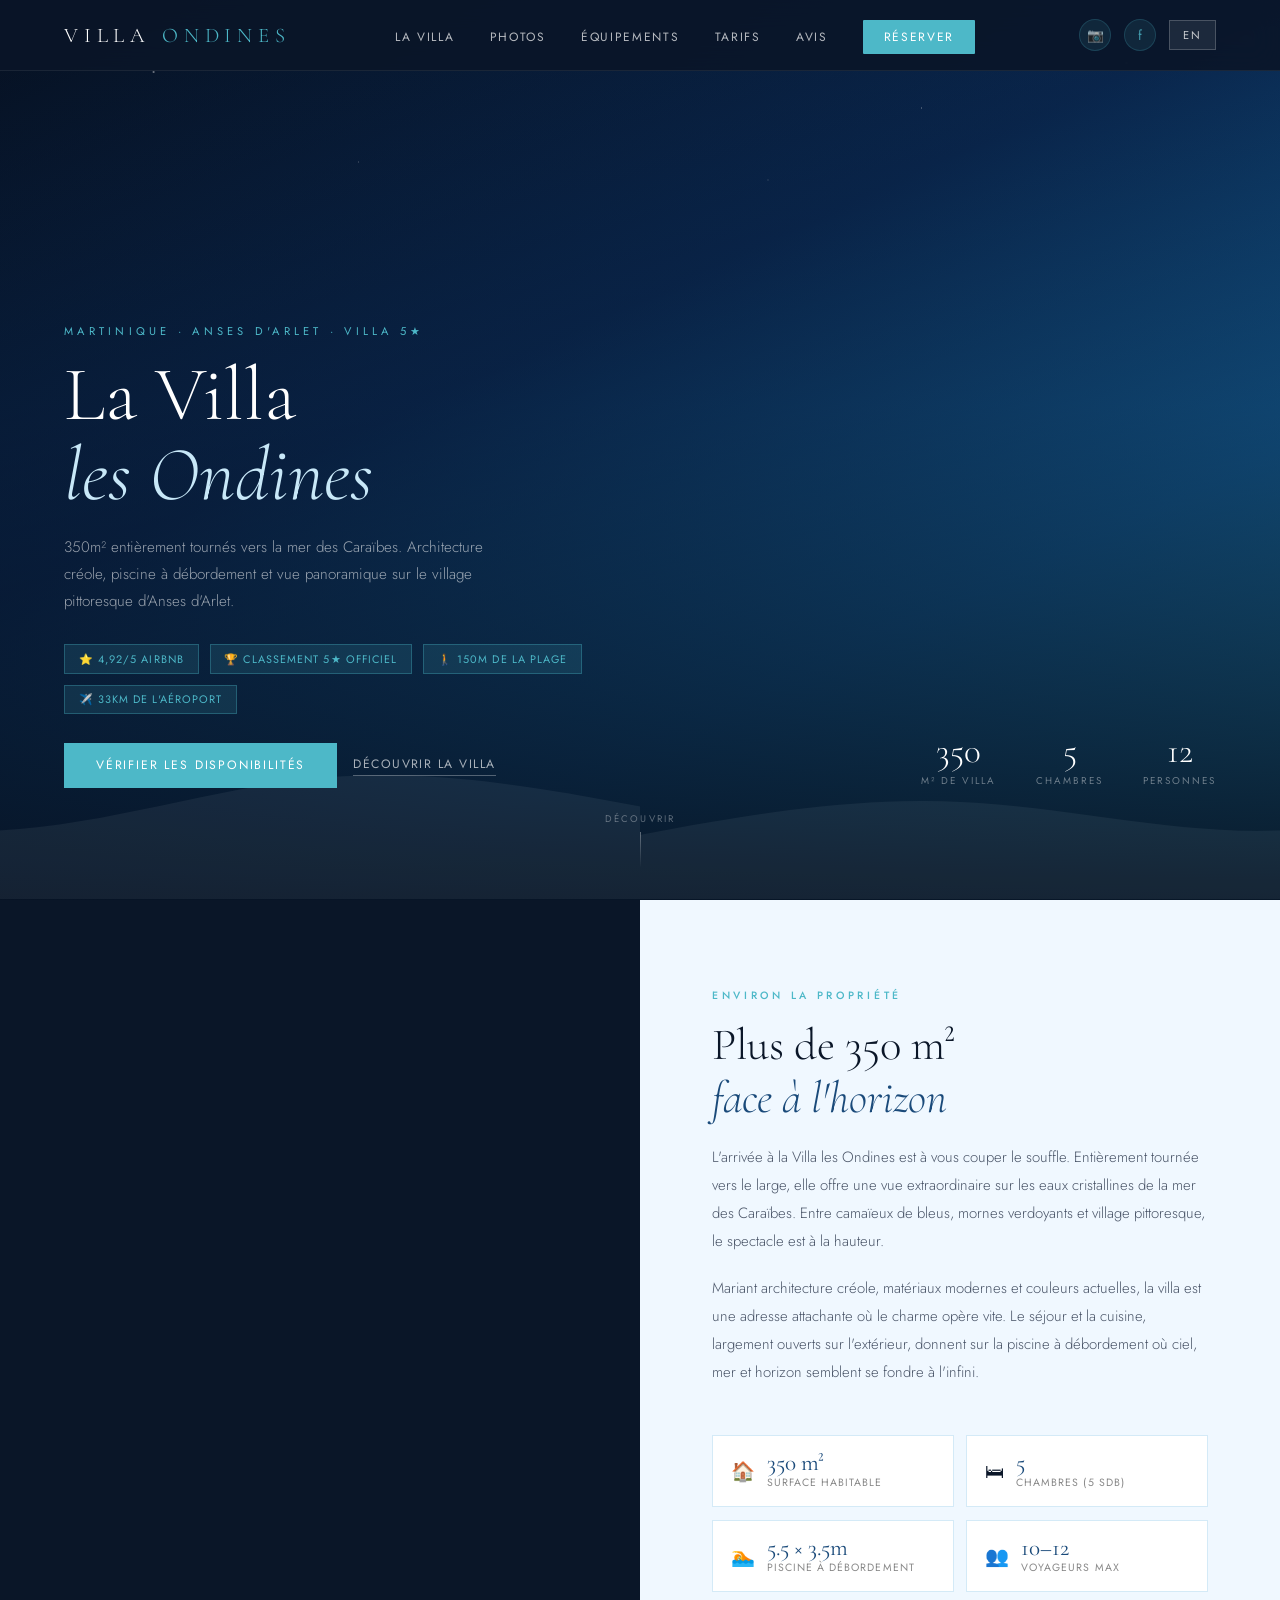
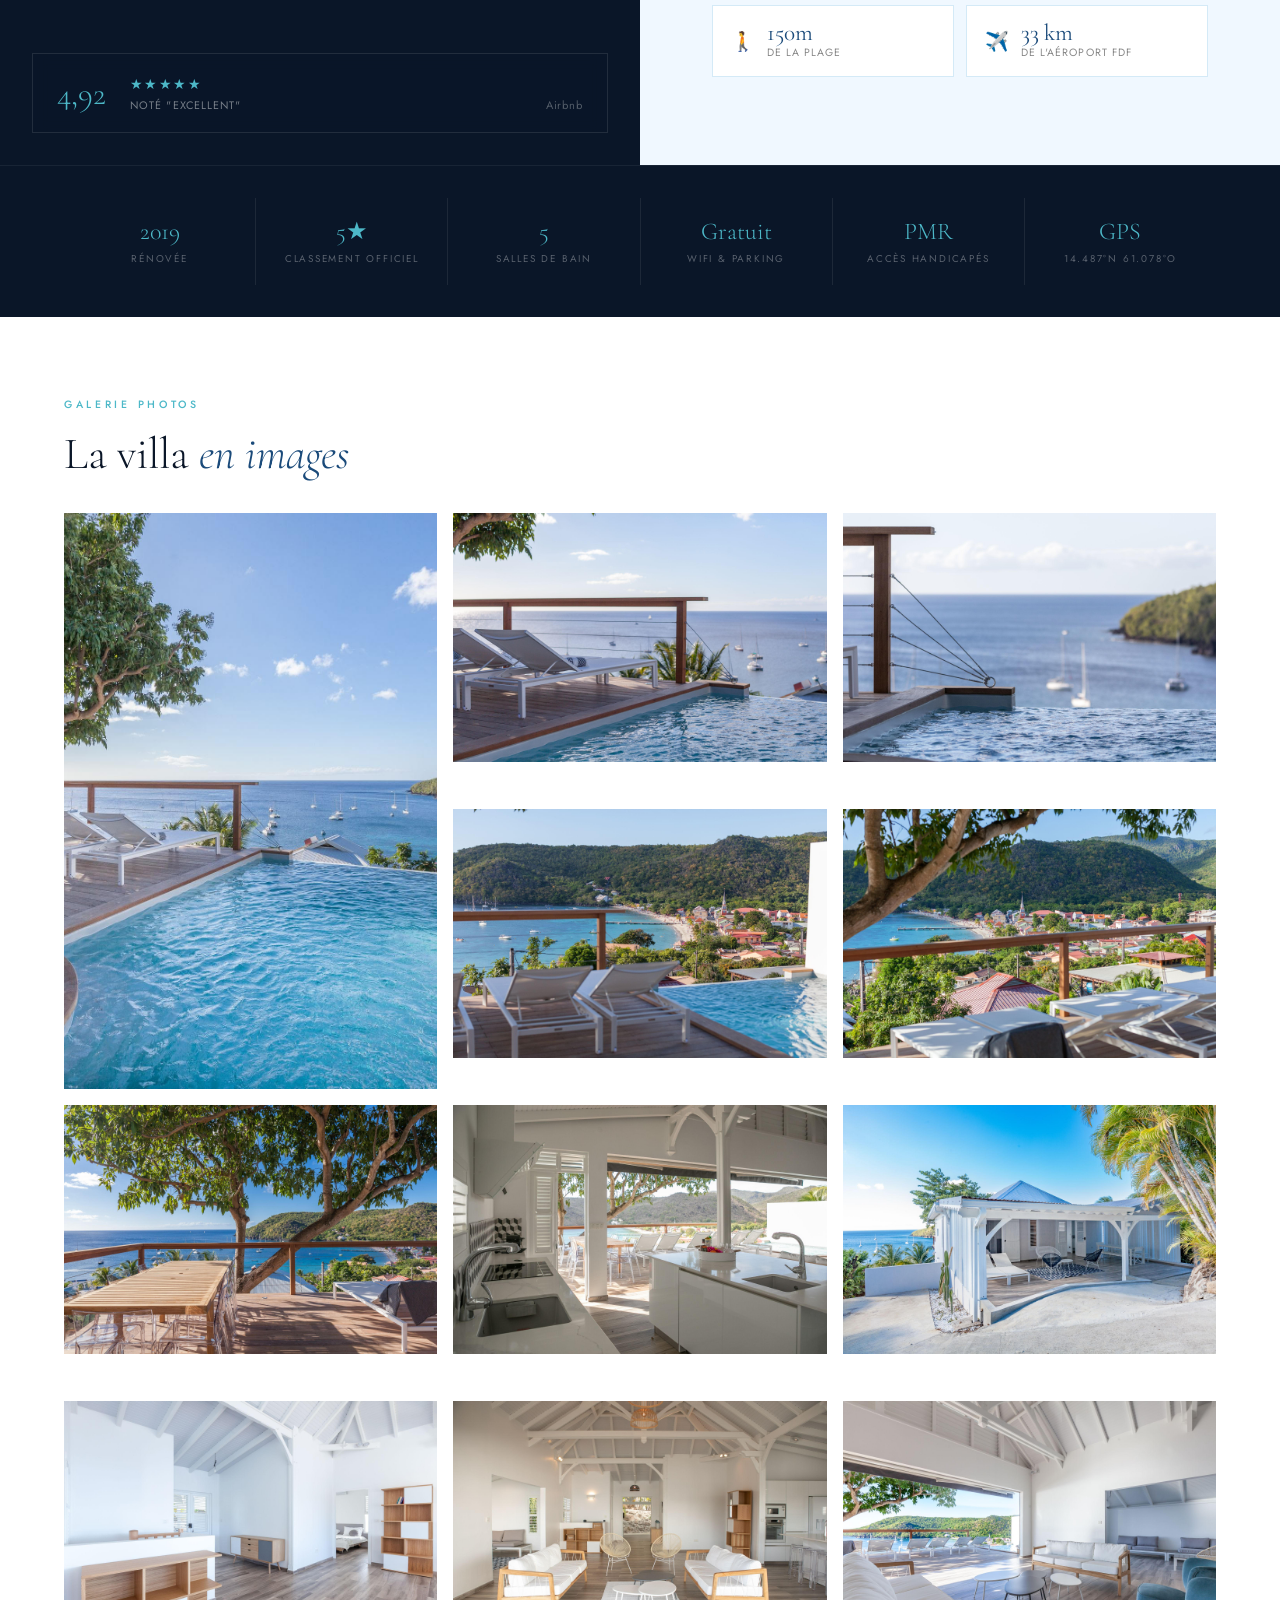
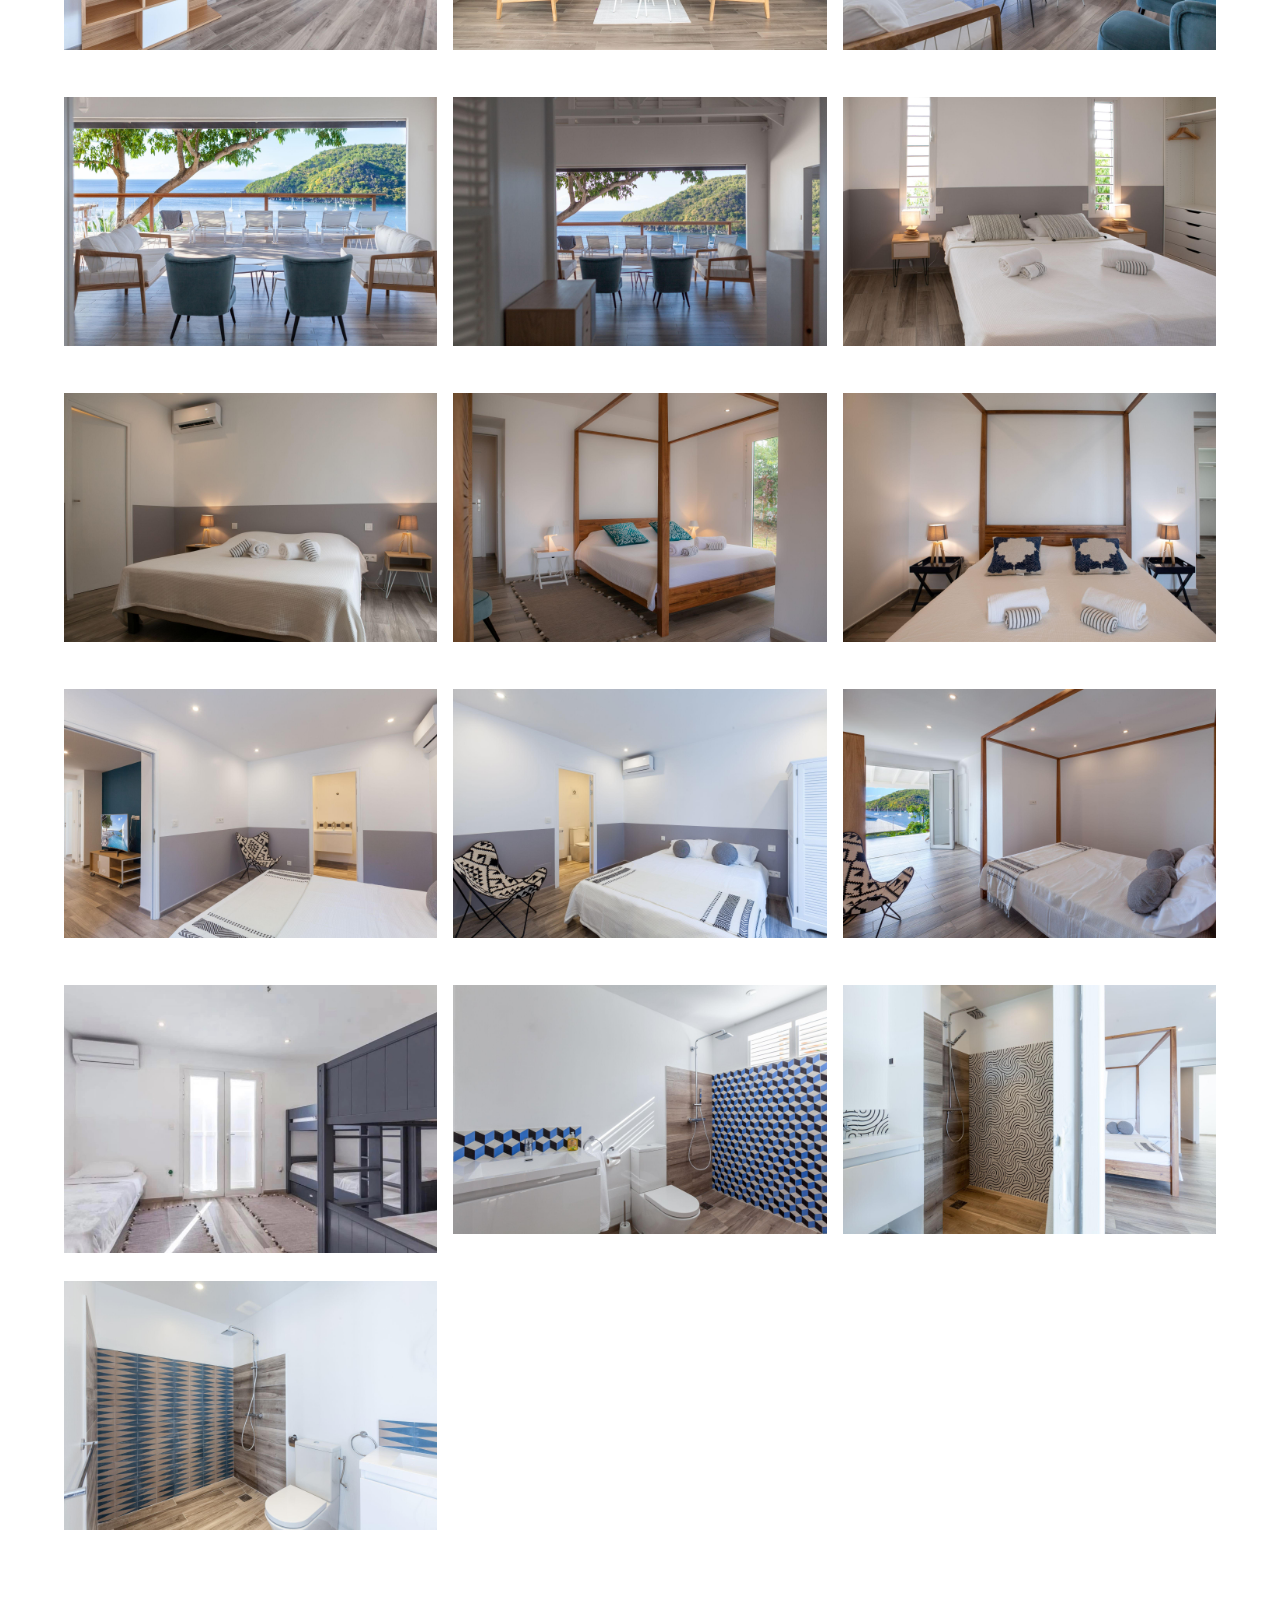
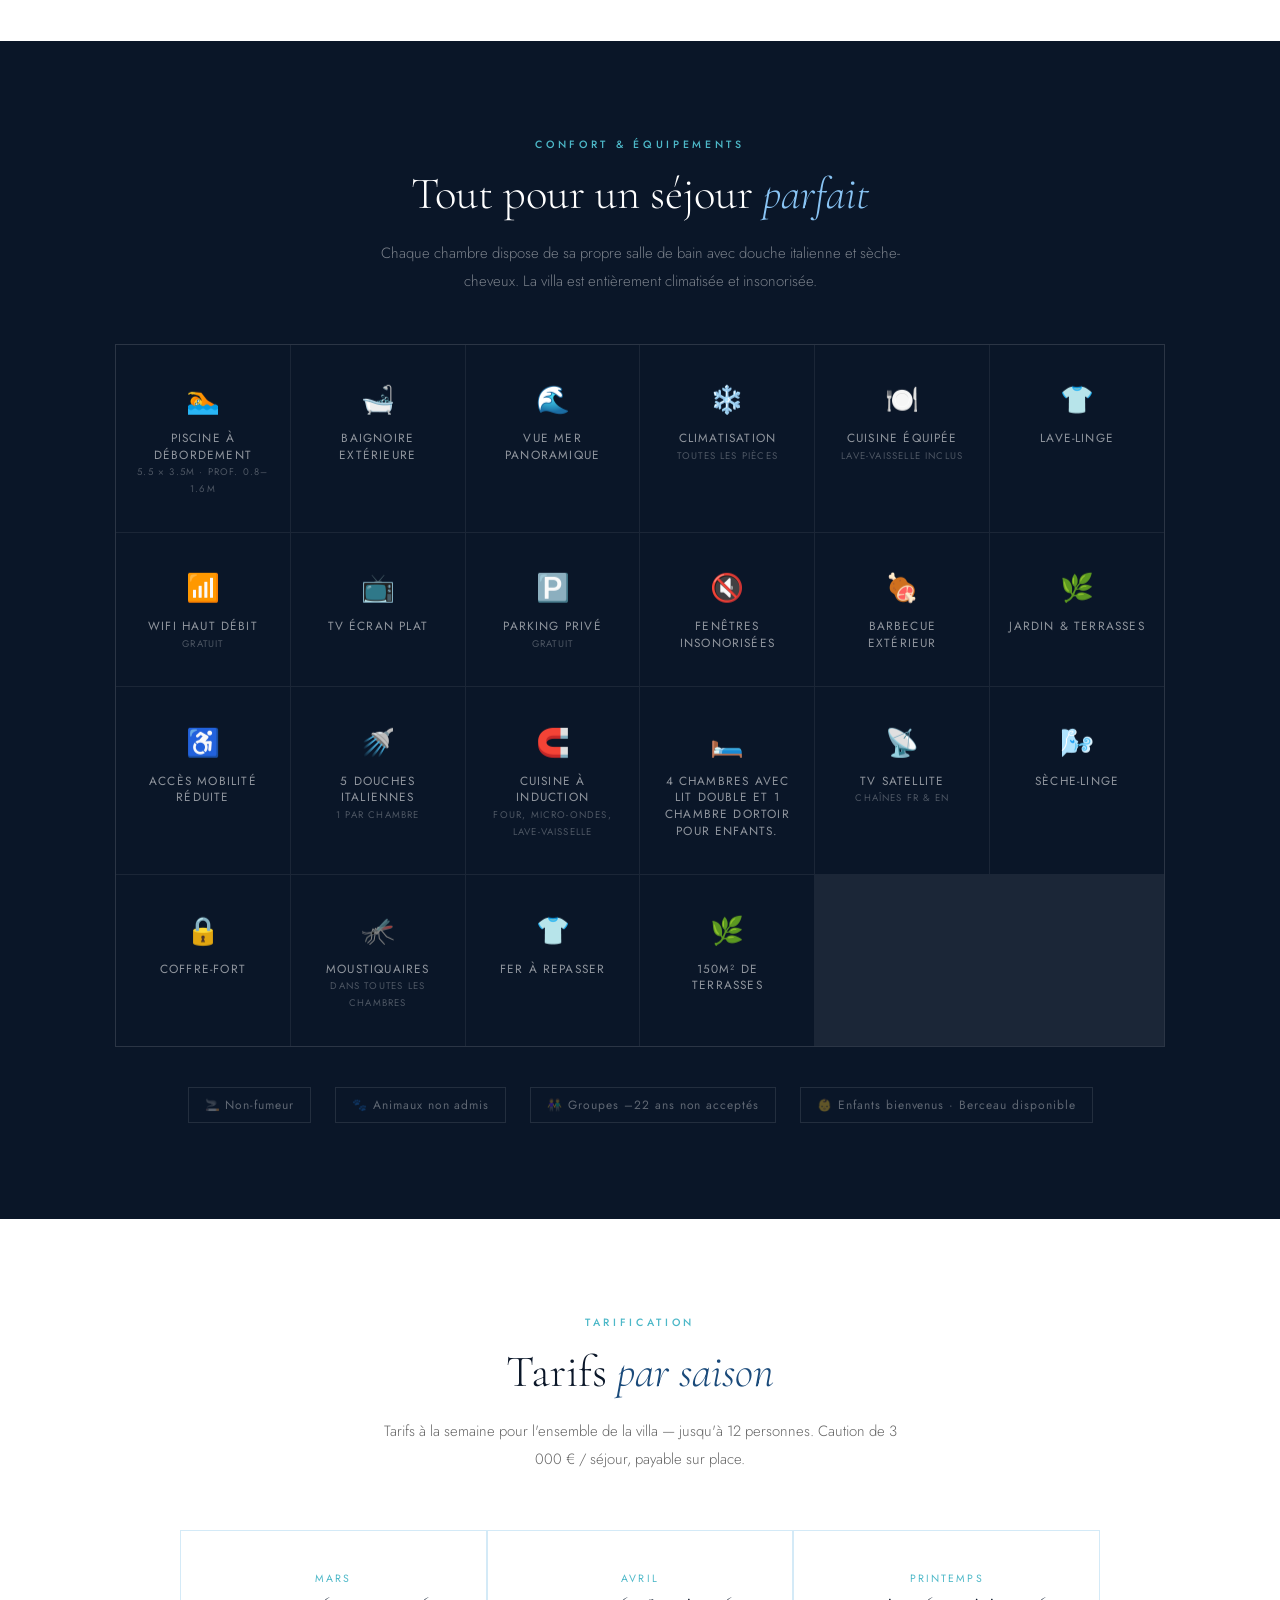
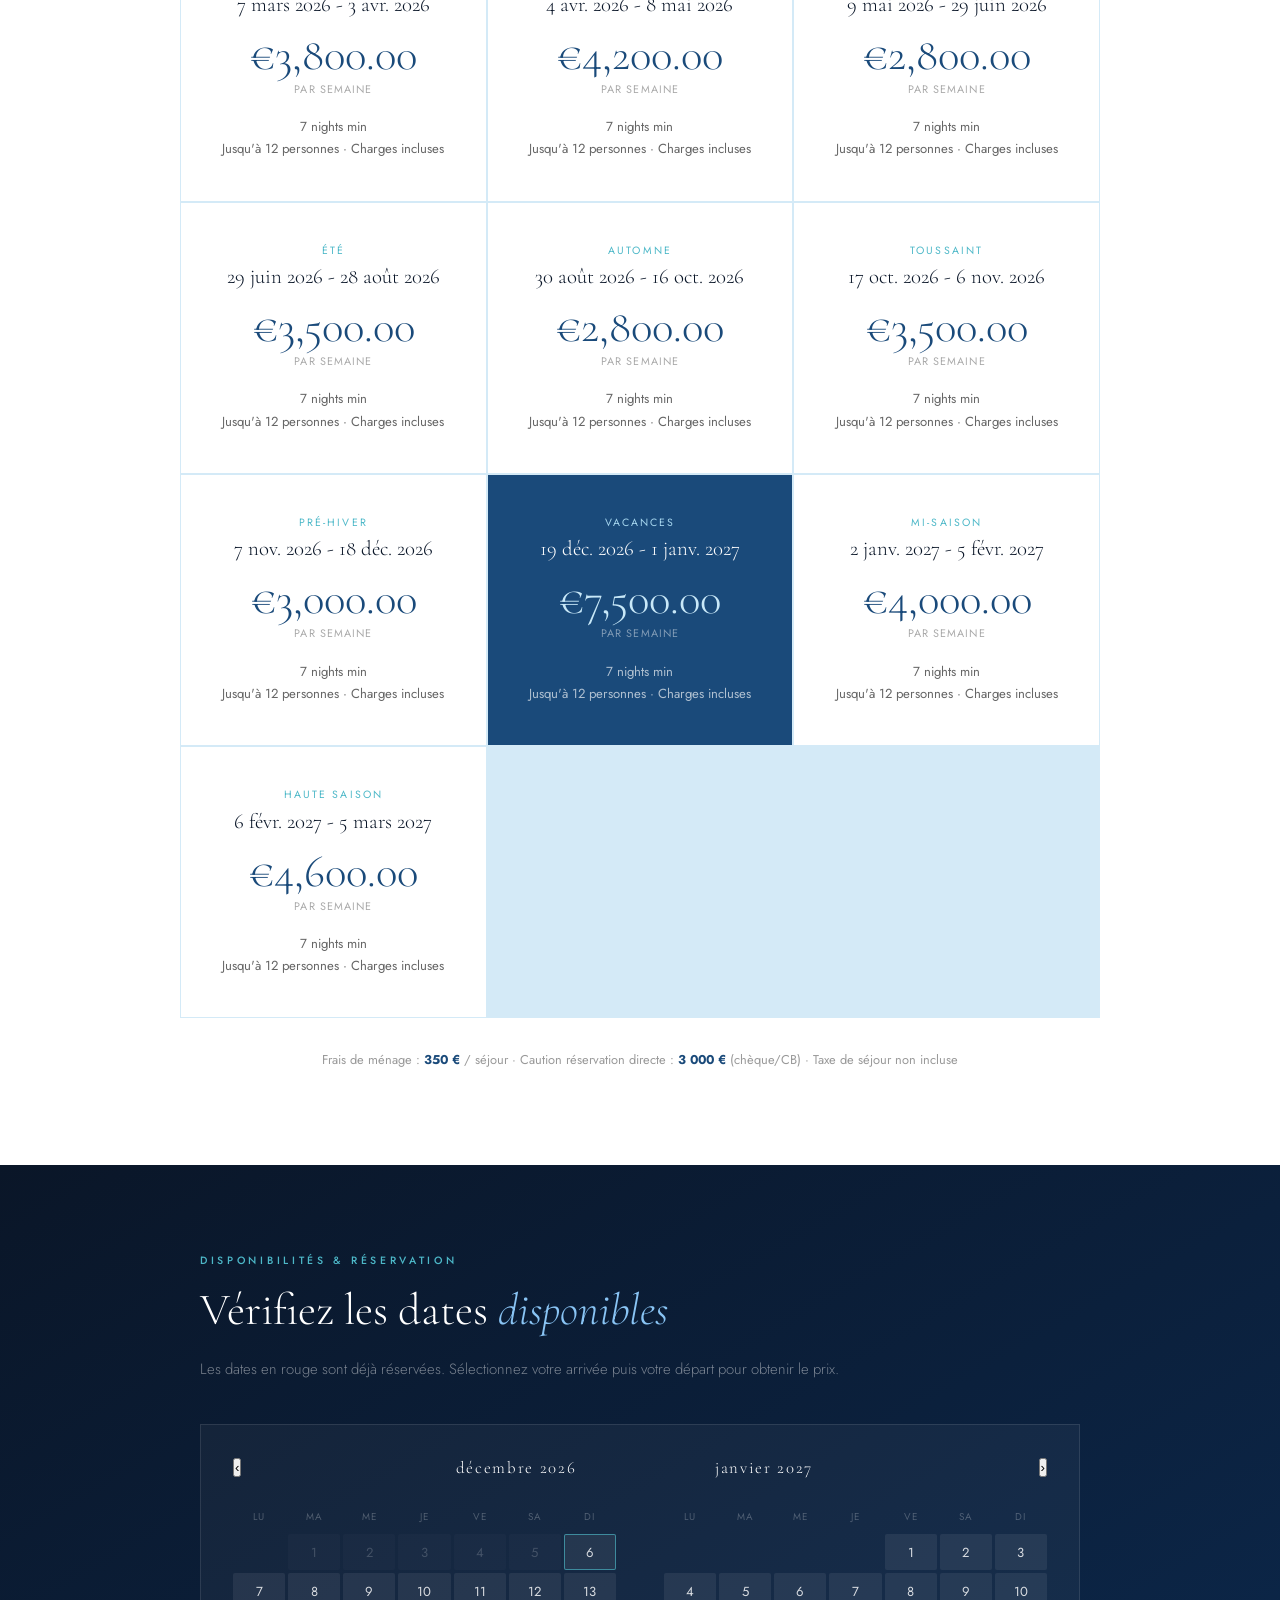
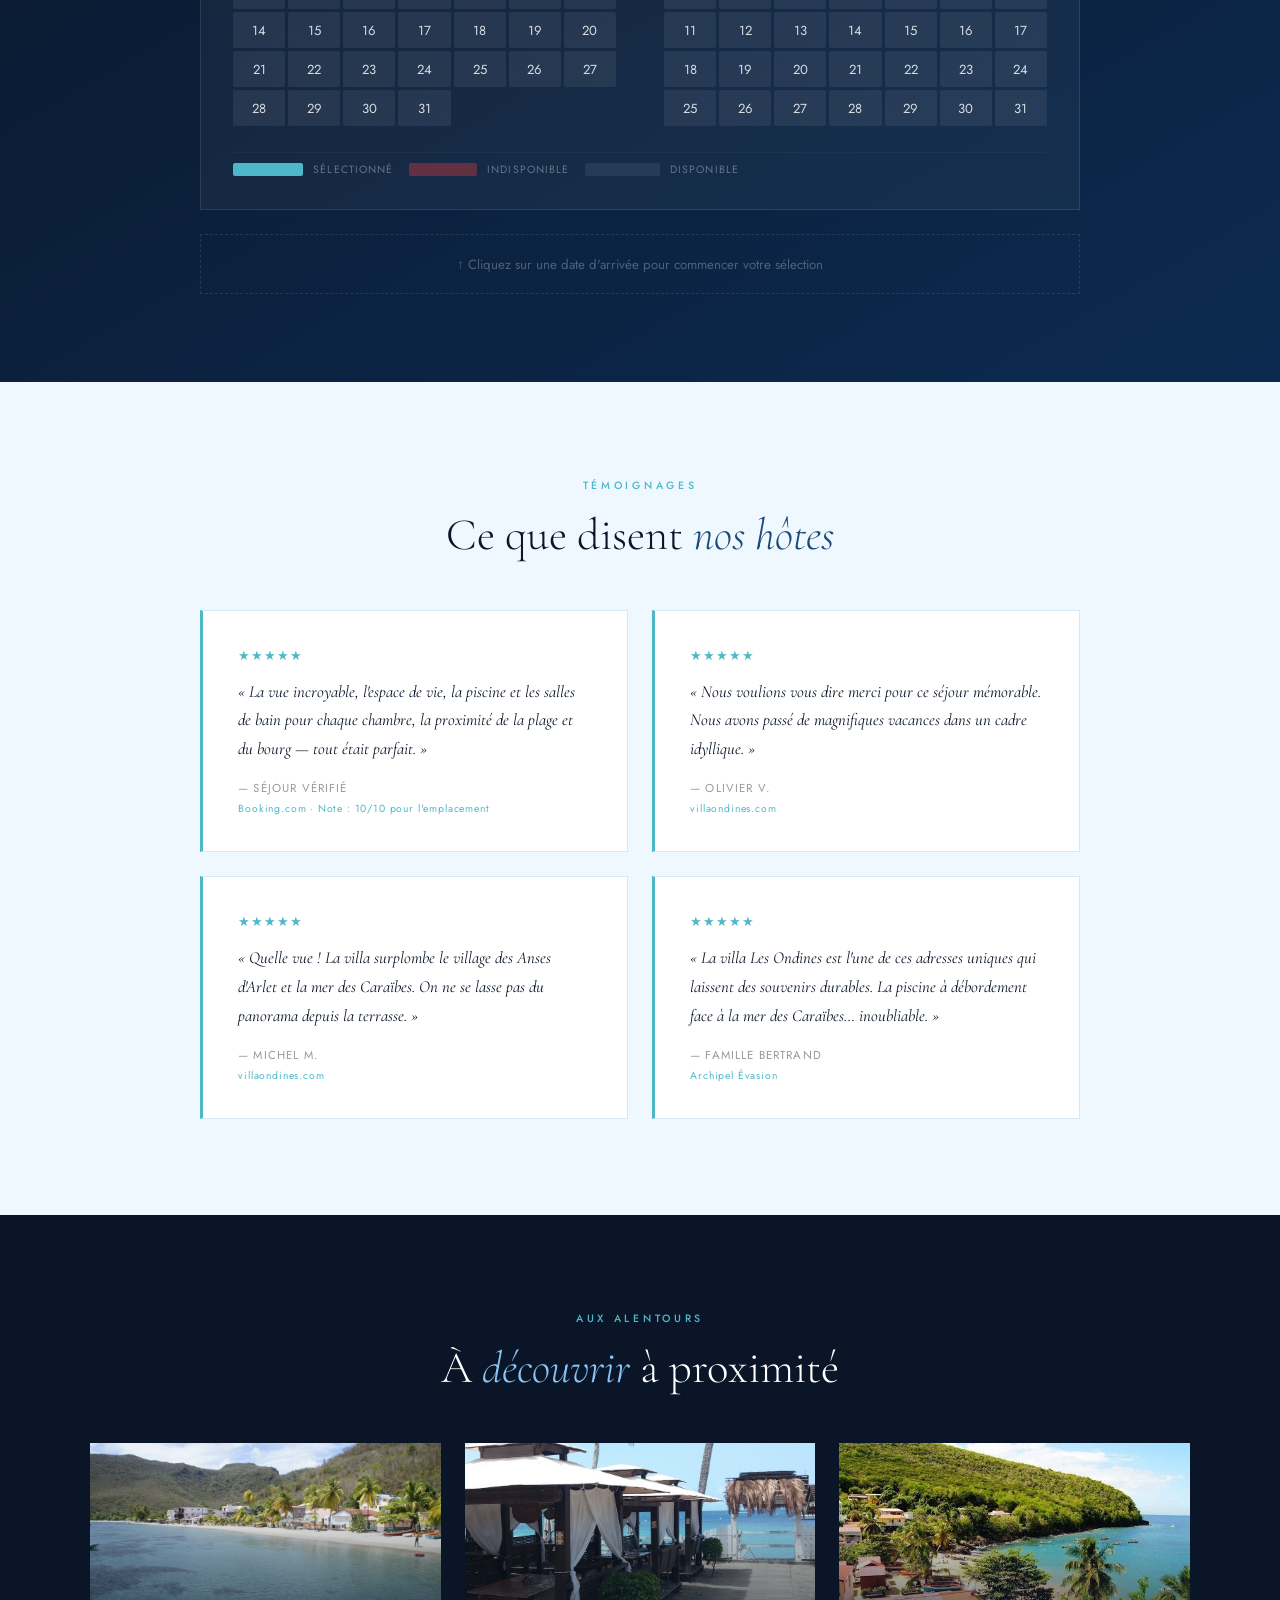
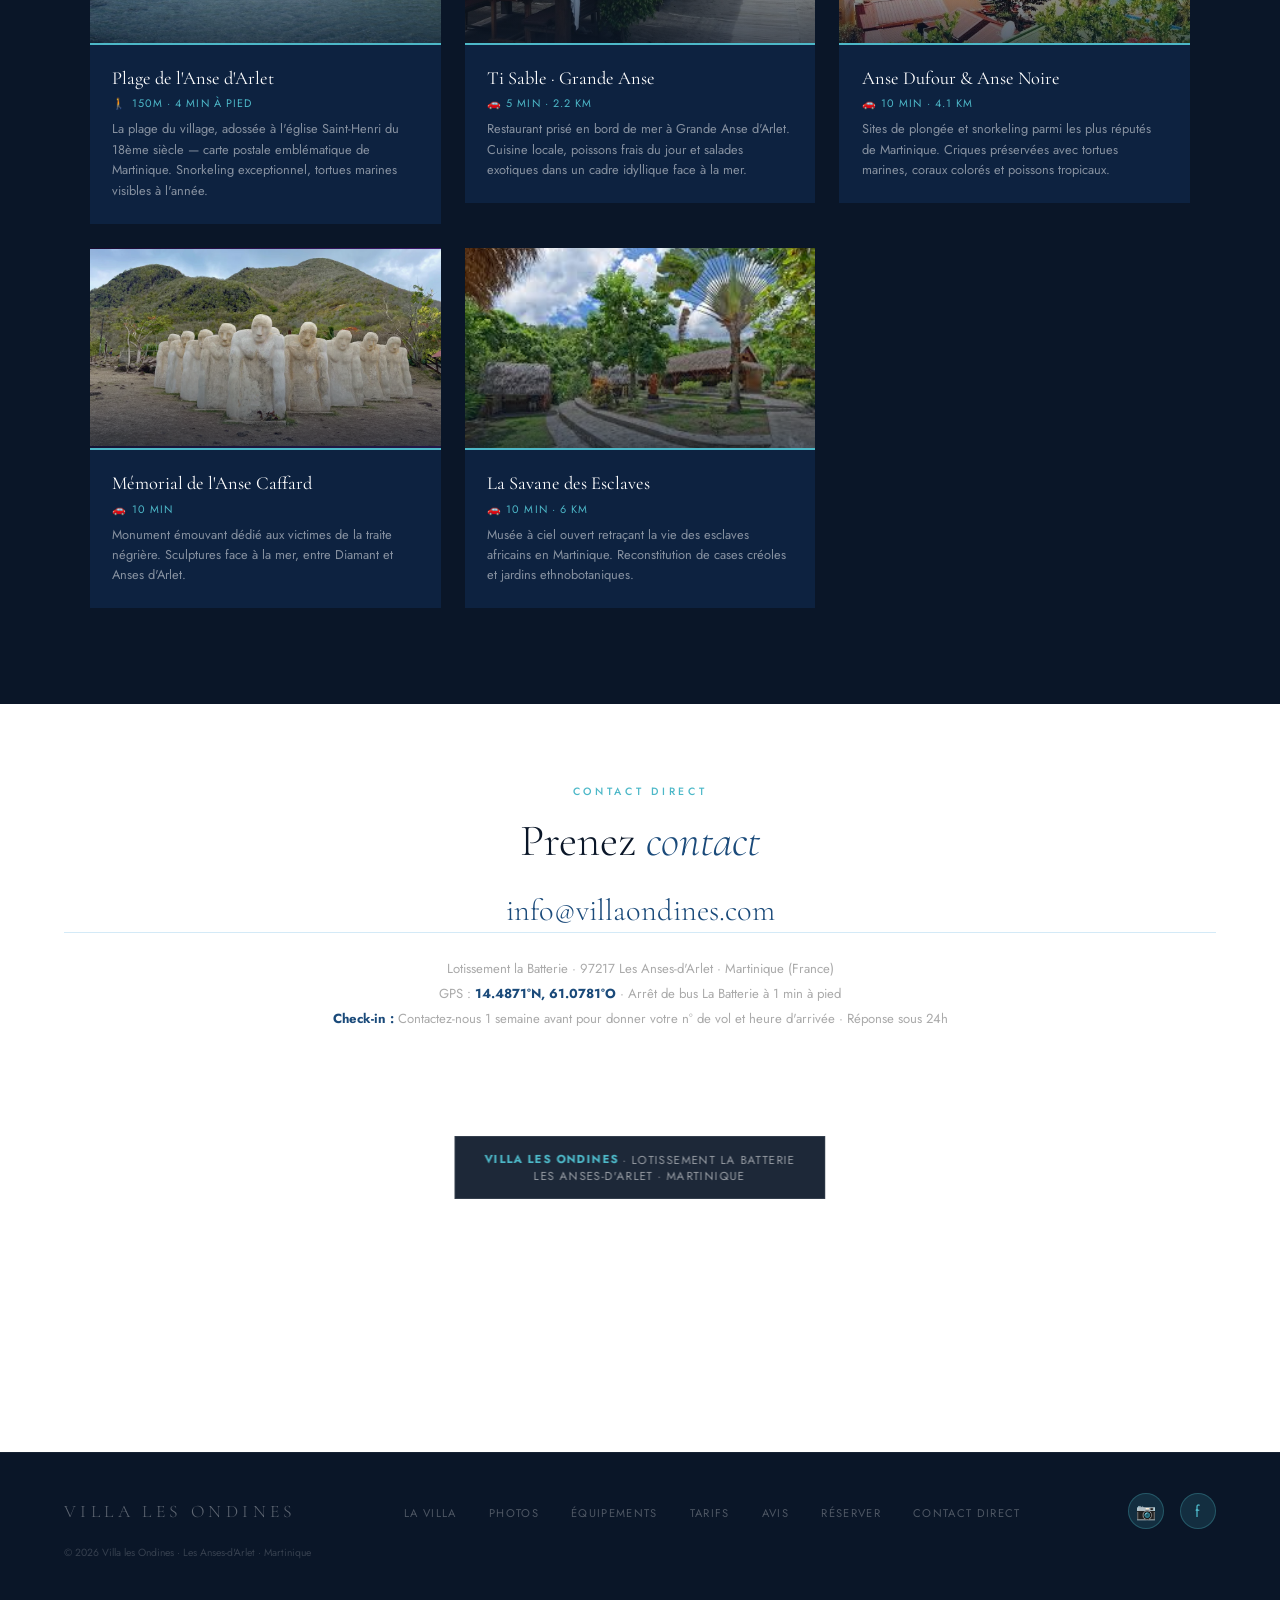
==== index.html @ 136dd87c "fixed calendar booking issues" ====
<!DOCTYPE html>
<html lang="fr">

<head>
    <meta charset="UTF-8">
    <meta name="viewport" content="width=device-width, initial-scale=1.0">
    <title>Villa les Ondines 5★ — Anses d'Arlet, Martinique</title>
    <meta name="description"
        content="Villa les Ondines 5★ — 350m² face à la mer des Caraïbes. Piscine à débordement, 5 chambres, 5 salles de bain, vue panoramique sur Anses d'Arlet, Martinique.">
    <link
        href="https://fonts.googleapis.com/css2?family=Cormorant+Garamond:ital,wght@0,300;0,400;1,300;1,400&family=Jost:wght@300;400;500&display=swap"
        rel="stylesheet">
    <link rel="stylesheet" href="styles.css">
    <script src="app.js" defer></script>

    <style>
        :root {
            --deep: #0a1628;
            --navy: #0d2240;
            --ocean: #1a4a7a;
            --mid: #2d7dd2;
            --light: #89c4f4;
            --pale: #d4eaf7;
            --foam: #f0f8ff;
            --white: #fff;
            --accent: #4db8c8;
        }

        * {
            margin: 0;
            padding: 0;
            box-sizing: border-box;
        }

        html {
            scroll-behavior: smooth;
        }

        body {
            font-family: 'Jost', sans-serif;
            color: var(--deep);
            background: var(--white);
            overflow-x: hidden;
        }

        nav {
            position: fixed;
            top: 0;
            left: 0;
            right: 0;
            z-index: 200;
            display: flex;
            align-items: center;
            justify-content: space-between;
            padding: 1.2rem 4rem;
            background: rgba(10, 22, 40, 0.9);
            backdrop-filter: blur(14px);
            border-bottom: 1px solid rgba(255, 255, 255, 0.07);
            transition: background 0.3s;
        }

        .logo {
            font-family: 'Cormorant Garamond', serif;
            font-size: 1.3rem;
            font-weight: 300;
            letter-spacing: 0.28em;
            color: #fff;
            text-transform: uppercase;
            text-decoration: none;
        }

        .logo span {
            color: var(--accent);
        }

        .nav-links {
            display: flex;
            gap: 2.2rem;
            list-style: none;
        }

        .nav-links a {
            color: rgba(255, 255, 255, 0.7);
            text-decoration: none;
            font-size: 0.75rem;
            letter-spacing: 0.14em;
            text-transform: uppercase;
            transition: color 0.2s;
        }

        .nav-links a:hover {
            color: var(--accent);
        }

        .nav-cta {
            background: var(--accent) !important;
            color: #fff !important;
            padding: 0.5rem 1.3rem;
            border-radius: 1px;
        }

        .nav-cta:hover {
            background: var(--mid) !important;
        }

        .hamburger {
            display: none;
            background: none;
            border: none;
            cursor: pointer;
            padding: 4px;
        }

        .hamburger span {
            display: block;
            width: 22px;
            height: 1.5px;
            background: rgba(255, 255, 255, 0.7);
            margin: 5px 0;
            transition: all 0.3s;
        }

        .hero {
            height: 100vh;
            position: relative;
            display: flex;
            align-items: flex-end;
            overflow: hidden;
        }

        .hero-bg {
            position: absolute;
            inset: 0;
            background: linear-gradient(155deg, #061020 0%, #0a2a55 40%, #1565a0 70%, #2899c0 100%);
        }

        .stars {
            position: absolute;
            inset: 0;
            background-image: radial-gradient(1.5px 1.5px at 12% 8%, rgba(255, 255, 255, 0.7) 0%, transparent 100%), radial-gradient(1px 1px at 42% 5%, rgba(255, 255, 255, 0.5) 0%, transparent 100%), radial-gradient(1px 1px at 72% 12%, rgba(255, 255, 255, 0.6) 0%, transparent 100%), radial-gradient(1.5px 1.5px at 88% 7%, rgba(255, 255, 255, 0.5) 0%, transparent 100%), radial-gradient(1px 1px at 28% 18%, rgba(255, 255, 255, 0.4) 0%, transparent 100%), radial-gradient(1px 1px at 60% 20%, rgba(255, 255, 255, 0.3) 0%, transparent 100%);
        }

        .hero-photo {
            position: absolute;
            inset: 0;
            background: url('https://location.archipelevasion.com/en/rentals/fotos/2/16302702129282fea0f9b8911e6e2567dca10e93eb/huge163027021405ac2e6127a94001a3282a4039da61a6.jpg') center/cover no-repeat;
            opacity: 0.42;
        }

        .hero-overlay {
            position: absolute;
            inset: 0;
            background: linear-gradient(to top, rgba(6, 16, 32, 0.95) 0%, rgba(6, 16, 32, 0.35) 55%, rgba(6, 16, 32, 0.15) 100%);
        }

        .wave-wrap {
            position: absolute;
            bottom: 0;
            left: 0;
            right: 0;
            height: 180px;
            overflow: hidden;
        }

        .wave {
            position: absolute;
            bottom: 0;
            width: 200%;
            height: 100%;
            background: url("data:image/svg+xml,%3Csvg xmlns='http://www.w3.org/2000/svg' viewBox='0 0 1440 200'%3E%3Cpath fill='%23f0f8ff' fill-opacity='0.06' d='M0,128L60,117C120,107,240,85,360,91C480,96,600,128,720,123C840,117,960,75,1080,64C1200,53,1320,75,1380,85L1440,96L1440,200L0,200Z'/%3E%3C/svg%3E") repeat-x bottom;
            background-size: 50% 100%;
            animation: wave 9s linear infinite;
        }

        .wave2 {
            background: url("data:image/svg+xml,%3Csvg xmlns='http://www.w3.org/2000/svg' viewBox='0 0 1440 200'%3E%3Cpath fill='%23f0f8ff' fill-opacity='0.04' d='M0,160L80,149C160,139,320,117,480,128C640,139,800,181,960,176C1120,171,1280,117,1360,91L1440,64L1440,200L0,200Z'/%3E%3C/svg%3E") repeat-x bottom;
            background-size: 60% 100%;
            animation: wave 14s linear infinite reverse;
        }

        @keyframes wave {
            0% {
                transform: translateX(0)
            }

            100% {
                transform: translateX(-50%)
            }
        }

        @keyframes fadeUp {
            from {
                opacity: 0;
                transform: translateY(28px)
            }

            to {
                opacity: 1;
                transform: translateY(0)
            }
        }

        @keyframes bounce {

            0%,
            100% {
                transform: translateX(-50%) translateY(0)
            }

            50% {
                transform: translateX(-50%) translateY(7px)
            }
        }

        @keyframes pulse-grey {

            0%,
            100% {
                opacity: 1
            }

            50% {
                opacity: 0.3
            }
        }

        @keyframes pulse-green {

            0%,
            100% {
                opacity: 1;
                box-shadow: 0 0 0 0 rgba(77, 210, 150, 0.4)
            }

            70% {
                opacity: 1;
                box-shadow: 0 0 0 6px rgba(77, 210, 150, 0)
            }
        }

        .hero-content {
            position: relative;
            z-index: 2;
            padding: 0 4rem 7rem;
            max-width: 680px;
            animation: fadeUp 1.1s ease both;
        }

        .hero-eyebrow {
            font-size: 0.7rem;
            letter-spacing: 0.38em;
            text-transform: uppercase;
            color: var(--accent);
            margin-bottom: 1rem;
        }

        .hero-title {
            font-family: 'Cormorant Garamond', serif;
            font-size: clamp(2.8rem, 6vw, 5.2rem);
            font-weight: 300;
            line-height: 1.04;
            color: #fff;
            margin-bottom: 1.2rem;
        }

        .hero-title em {
            font-style: italic;
            color: #c8e8f8;
        }

        .hero-sub {
            font-size: 0.95rem;
            color: rgba(255, 255, 255, 0.58);
            font-weight: 300;
            line-height: 1.8;
            max-width: 460px;
            margin-bottom: 1.8rem;
        }

        .hero-badges {
            display: flex;
            gap: 0.7rem;
            flex-wrap: wrap;
            margin-bottom: 1.8rem;
        }

        .badge {
            background: rgba(77, 184, 200, 0.14);
            border: 1px solid rgba(77, 184, 200, 0.32);
            color: var(--accent);
            font-size: 0.68rem;
            letter-spacing: 0.1em;
            text-transform: uppercase;
            padding: 0.35rem 0.85rem;
        }

        .hero-actions {
            display: flex;
            gap: 1rem;
            align-items: center;
            flex-wrap: wrap;
        }

        .btn-primary {
            background: var(--accent);
            color: #fff;
            padding: 0.85rem 2rem;
            font-size: 0.76rem;
            letter-spacing: 0.15em;
            text-transform: uppercase;
            text-decoration: none;
            font-family: 'Jost', sans-serif;
            font-weight: 400;
            border: none;
            cursor: pointer;
            transition: all 0.25s;
            display: inline-block;
        }

        .btn-primary:hover {
            background: var(--mid);
            transform: translateY(-1px);
        }

        .btn-ghost {
            color: rgba(255, 255, 255, 0.65);
            font-size: 0.76rem;
            letter-spacing: 0.12em;
            text-transform: uppercase;
            text-decoration: none;
            border-bottom: 1px solid rgba(255, 255, 255, 0.3);
            padding-bottom: 2px;
            transition: all 0.2s;
        }

        .btn-ghost:hover {
            color: #fff;
            border-color: #fff;
        }

        .hero-stats {
            position: absolute;
            right: 4rem;
            bottom: 7rem;
            display: flex;
            gap: 2.5rem;
            z-index: 2;
            animation: fadeUp 1.3s ease both;
        }

        .stat {
            text-align: center;
        }

        .stat-num {
            font-family: 'Cormorant Garamond', serif;
            font-size: 2.2rem;
            font-weight: 300;
            color: #fff;
            line-height: 1;
        }

        .stat-label {
            font-size: 0.62rem;
            letter-spacing: 0.2em;
            text-transform: uppercase;
            color: rgba(255, 255, 255, 0.4);
            margin-top: 0.3rem;
        }

        .scroll-hint {
            position: absolute;
            bottom: 2rem;
            left: 50%;
            transform: translateX(-50%);
            display: flex;
            flex-direction: column;
            align-items: center;
            gap: 0.4rem;
            color: rgba(255, 255, 255, 0.35);
            font-size: 0.6rem;
            letter-spacing: 0.22em;
            text-transform: uppercase;
            z-index: 2;
            animation: bounce 2.2s ease infinite;
        }

        .scroll-hint::after {
            content: '';
            width: 1px;
            height: 36px;
            background: linear-gradient(to bottom, rgba(255, 255, 255, 0.35), transparent);
        }

        .section-label {
            font-size: 0.66rem;
            letter-spacing: 0.35em;
            text-transform: uppercase;
            color: var(--accent);
            font-weight: 500;
            margin-bottom: 1rem;
        }

        .section-title {
            font-family: 'Cormorant Garamond', serif;
            font-size: clamp(1.9rem, 3.5vw, 2.9rem);
            font-weight: 300;
            line-height: 1.18;
            margin-bottom: 1.2rem;
        }

        .section-title em {
            font-style: italic;
            color: var(--ocean);
        }

        .section-body {
            font-size: 0.93rem;
            line-height: 1.88;
            color: #4a5568;
            font-weight: 300;
            margin-bottom: 1.2rem;
        }

        .about {
            display: grid;
            grid-template-columns: 1fr 1fr;
            min-height: 90vh;
        }

        .about-visual {
            position: relative;
            overflow: hidden;
            background: var(--deep);
        }

        .about-photo-main {
            position: absolute;
            inset: 0;
            background: url('https://location.archipelevasion.com/en/rentals/fotos/2/16302702129282fea0f9b8911e6e2567dca10e93eb/huge16302702152622fd168e2bca3e3244a780fcea420c.jpg') center/cover;
            transition: transform 0.6s ease;
        }

        .about-visual:hover .about-photo-main {
            transform: scale(1.04);
        }

        .about-visual-overlay {
            position: absolute;
            inset: 0;
            background: linear-gradient(to right, rgba(10, 22, 40, 0.3) 0%, transparent 100%);
        }

        .about-rating {
            position: absolute;
            bottom: 2rem;
            left: 2rem;
            right: 2rem;
            background: rgba(10, 22, 40, 0.88);
            backdrop-filter: blur(8px);
            border: 1px solid rgba(255, 255, 255, 0.1);
            padding: 1.2rem 1.5rem;
            display: flex;
            align-items: center;
            justify-content: space-between;
            flex-wrap: wrap;
            gap: 0.5rem;
        }

        .rating-num {
            font-family: 'Cormorant Garamond', serif;
            font-size: 2rem;
            color: var(--accent);
            font-weight: 300;
        }

        .rating-info {
            flex: 1;
            padding-left: 1rem;
        }

        .rating-stars {
            color: var(--accent);
            font-size: 0.9rem;
            letter-spacing: 0.1em;
        }

        .rating-label {
            font-size: 0.68rem;
            color: rgba(255, 255, 255, 0.45);
            letter-spacing: 0.1em;
            text-transform: uppercase;
            margin-top: 0.2rem;
        }

        .rating-source {
            font-size: 0.7rem;
            color: rgba(255, 255, 255, 0.3);
            letter-spacing: 0.08em;
            align-self: flex-end;
        }

        .about-text {
            padding: 5.5rem 4.5rem;
            display: flex;
            flex-direction: column;
            justify-content: center;
            background: var(--foam);
        }

        .about-text .section-title {
            color: var(--deep);
        }

        .features-grid {
            display: grid;
            grid-template-columns: 1fr 1fr;
            gap: 0.8rem;
            margin-top: 1.8rem;
        }

        .feature {
            display: flex;
            align-items: center;
            gap: 0.75rem;
            padding: 1rem 1.1rem;
            background: #fff;
            border: 1px solid var(--pale);
            transition: border-color 0.2s;
        }

        .feature:hover {
            border-color: var(--accent);
        }

        .feature-num {
            font-family: 'Cormorant Garamond', serif;
            font-size: 1.45rem;
            color: var(--ocean);
            line-height: 1;
        }

        .feature-label {
            font-size: 0.66rem;
            color: #888;
            letter-spacing: 0.1em;
            text-transform: uppercase;
        }

        .specs-strip {
            background: var(--deep);
            padding: 2rem 4rem;
            display: flex;
            flex-wrap: wrap;
            gap: 0;
            border-top: 1px solid rgba(255, 255, 255, 0.06);
        }

        .spec-item {
            flex: 1;
            min-width: 150px;
            padding: 1.2rem 1.5rem;
            border-right: 1px solid rgba(255, 255, 255, 0.08);
            text-align: center;
        }

        .spec-item:last-child {
            border-right: none;
        }

        .spec-val {
            font-family: 'Cormorant Garamond', serif;
            font-size: 1.5rem;
            color: var(--accent);
            font-weight: 300;
        }

        .spec-key {
            font-size: 0.62rem;
            color: rgba(255, 255, 255, 0.32);
            letter-spacing: 0.18em;
            text-transform: uppercase;
            margin-top: 0.3rem;
        }

        .cal-legend {
            display: flex;
            gap: 2.4rem;
            margin-top: 1.2rem;
            flex-wrap: nowrap;
            justify-content: center;
            font-size: 0.68rem;
            letter-spacing: 0.1em;
            text-transform: uppercase;
            color: rgba(255, 255, 255, 0.35);
            align-items: center;
        }

        .cal-legend .legend-item {
            display: flex;
            align-items: center;
            gap: 0.65rem;
        }

        .cal-legend .leg-label {
            display: inline-block;
            white-space: nowrap;
        }

        .gallery-item {
            overflow: hidden;
            position: relative;
            cursor: zoom-in;
        }

        .gallery-item:first-child {
            grid-row: 1/3;
        }

        .gallery-item img {
            width: 100%;
            height: auto;
            max-height: 420px;
            object-fit: cover;
            transition: transform 0.5s ease;
            display: block;
        }

        .gallery-item:hover img {
            transform: scale(1.06);
        }

        .gallery-item::after {
            content: '';
            position: absolute;
            inset: 0;
            background: linear-gradient(to bottom, transparent 60%, rgba(10, 22, 40, 0.35));
            opacity: 0;
            transition: opacity 0.3s;
        }

        .gallery-item:hover::after {
            opacity: 1;
        }

        .gallery {
            padding: 5rem 4rem;
            max-width: 1400px;
            margin: 0 auto;
        }

        .gallery-grid {
            display: grid;
            grid-template-columns: repeat(3, 1fr);
            grid-auto-rows: 280px;
            gap: 1rem;
            margin-top: 2rem;
        }

        .gallery-item:first-child {
            grid-column: 1 / 2;
            grid-row: 1 / 3;
        }

        .gallery-item:first-child img {
            height: 100%;
            max-height: none;
        }

        .amenities {
            padding: 6rem 4rem;
            background: var(--deep);
            text-align: center;
        }

        .amenities .section-title {
            color: #fff;
        }

        .amenities .section-body {
            color: rgba(255, 255, 255, 0.45);
            max-width: 520px;
            margin: 0 auto 3rem;
        }

        .amenities-grid {
            display: grid;
            grid-template-columns: repeat(auto-fit, minmax(170px, 1fr));
            gap: 1px;
            background: rgba(255, 255, 255, 0.07);
            border: 1px solid rgba(255, 255, 255, 0.07);
            max-width: 1050px;
            margin: 0 auto;
        }

        .amenity-item {
            padding: 2.2rem 1.2rem;
            background: var(--deep);
            transition: background 0.3s;
        }

        .amenity-item:hover {
            background: var(--navy);
        }

        .amenity-emoji {
            font-size: 1.7rem;
            margin-bottom: 0.7rem;
        }

        .amenity-name {
            font-size: 0.74rem;
            letter-spacing: 0.1em;
            text-transform: uppercase;
            color: rgba(255, 255, 255, 0.55);
            line-height: 1.4;
        }

        .rules-strip {
            display: flex;
            gap: 1.5rem;
            flex-wrap: wrap;
            justify-content: center;
            margin-top: 2.5rem;
        }

        .rule {
            display: flex;
            align-items: center;
            gap: 0.5rem;
            font-size: 0.75rem;
            color: rgba(255, 255, 255, 0.35);
            letter-spacing: 0.08em;
            padding: 0.5rem 1rem;
            border: 1px solid rgba(255, 255, 255, 0.1);
        }

        .rates {
            padding: 6rem 4rem;
            background: #fff;
        }

        .rates-header {
            text-align: center;
            margin-bottom: 3.5rem;
        }

        .rates-grid {
            display: grid;
            grid-template-columns: repeat(3, 1fr);
            gap: 2px;
            max-width: 920px;
            margin: 0 auto 2rem;
            background: var(--pale);
            border: 1px solid var(--pale);
        }

        .rate-card {
            padding: 2.5rem 2rem;
            background: #fff;
            text-align: center;
            transition: background 0.3s;
        }

        .rate-card.featured {
            background: var(--ocean);
        }

        .rate-season {
            font-size: 0.66rem;
            letter-spacing: 0.2em;
            text-transform: uppercase;
            color: var(--accent);
            margin-bottom: 0.4rem;
        }

        .rate-card.featured .rate-season {
            color: #a8d8f0;
        }

        .rate-name {
            font-family: 'Cormorant Garamond', serif;
            font-size: 1.3rem;
            font-weight: 300;
            margin-bottom: 1rem;
            color: var(--deep);
        }

        .rate-card.featured .rate-name {
            color: #fff;
        }

        .rate-price {
            font-family: 'Cormorant Garamond', serif;
            font-size: 2.8rem;
            font-weight: 300;
            color: var(--ocean);
            line-height: 1;
            margin-bottom: 0.2rem;
        }

        .rate-card.featured .rate-price {
            color: #c8e8f8;
        }

        .rate-unit {
            font-size: 0.68rem;
            color: #aaa;
            letter-spacing: 0.1em;
            text-transform: uppercase;
            margin-bottom: 1.2rem;
        }

        .rate-card.featured .rate-unit {
            color: rgba(255, 255, 255, 0.45);
        }

        .rate-details {
            font-size: 0.82rem;
            color: #666;
            line-height: 1.7;
        }

        .rate-card.featured .rate-details {
            color: rgba(255, 255, 255, 0.65);
        }

        .rate-months {
            font-size: 0.7rem;
            color: #999;
            margin-top: 0.8rem;
            font-style: italic;
        }

        .rate-card.featured .rate-months {
            color: rgba(255, 255, 255, 0.4);
        }

        .deposit-note {
            text-align: center;
            margin-top: 1.5rem;
            font-size: 0.8rem;
            color: #999;
        }

        .deposit-note strong {
            color: var(--ocean);
        }

        .booking {
            padding: 5.5rem 4rem;
            background: linear-gradient(150deg, var(--deep), #0c2a50);
        }

        .booking-inner {
            max-width: 880px;
            margin: 0 auto;
        }

        .booking .section-title {
            color: #fff;
        }

        .booking .section-body {
            color: rgba(255, 255, 255, 0.45);
            margin-bottom: 2.5rem;
        }

        .ical-bar {
            margin-bottom: 2rem;
            background: rgba(255, 255, 255, 0.04);
            border: 1px solid rgba(255, 255, 255, 0.1);
            padding: 0.9rem 1.4rem;
            display: flex;
            align-items: center;
            gap: 0.9rem;
        }

        #ical-dot {
            width: 9px;
            height: 9px;
            border-radius: 50%;
            background: #888;
            flex-shrink: 0;
            animation: pulse-grey 1.5s ease infinite;
        }

        #ical-status {
            font-size: 0.8rem;
            color: rgba(255, 255, 255, 0.4);
            letter-spacing: 0.04em;
        }

        /* Lightbox styles */
        .lightbox {
            display: none;
            position: fixed;
            inset: 0;
            background: rgba(0, 0, 0, 0.85);
            align-items: center;
            justify-content: center;
            z-index: 1200;
        }

        .lightbox.open {
            display: flex;
        }

        .lightbox-inner {
            position: relative;
            max-width: 94vw;
            max-height: 94vh;
        }

        .lightbox-img {
            max-width: 100%;
            max-height: 100%;
            display: block;
            border-radius: 4px;
            box-shadow: 0 10px 30px rgba(0, 0, 0, 0.6);
        }

        .lightbox-close,
        .lightbox-nav {
            position: absolute;
            top: 50%;
            transform: translateY(-50%);
            background: rgba(255, 255, 255, 0.08);
            border: 1px solid rgba(255, 255, 255, 0.12);
            color: #fff;
            padding: 0.5rem;
            cursor: pointer;
        }

        .lightbox-close {
            right: 12px;
            top: 12px;
            transform: none;
            border-radius: 6px;
        }

        .lightbox-nav {
            width: 44px;
            height: 44px;
            display: flex;
            align-items: center;
            justify-content: center;
            border-radius: 6px;
        }

        .lightbox-prev {
            left: 12px;
        }

        .lightbox-next {
            right: 12px;
        }

        .lightbox-counter {
            position: absolute;
            left: 50%;
            transform: translateX(-50%);
            bottom: 12px;
            color: #fff;
            font-size: 0.9rem;
            opacity: 0.9;
        }

        .gallery-grid .gallery-item img {
            cursor: zoom-in;
        }

        .cal-wrap {
            background: rgba(255, 255, 255, 0.04);
            border: 1px solid rgba(255, 255, 255, 0.1);
            padding: 2rem;
            margin-bottom: 1.5rem;
        }

        .cal-nav {
            display: flex;
            align-items: center;
            justify-content: space-between;
            margin-bottom: 1.5rem;
        }

        .cal-legend {
            display: flex;
            gap: 2.4rem;
            margin-top: 1.2rem;
            flex-wrap: nowrap;
            justify-content: center;
            font-size: 0.68rem;
            letter-spacing: 0.1em;
            text-transform: uppercase;
            color: rgba(255, 255, 255, 0.35);
            align-items: center;
        }

        /* Legend responsiveness: ensure legend is full-width and wraps under the calendars */
        .cal-legend span {
            white-space: normal;
            /* allow items to shrink and wrap onto multiple lines when needed */
            flex: 0 1 160px;
        }

        .cal-legend {
            justify-content: flex-start;
        }

        #cal-month-labels {
            display: flex;
            gap: 3rem;
        }

        #calendars {
            display: flex;
            gap: 3rem;
            flex-wrap: wrap;
            justify-content: center;
        }

        .cal-legend {
            display: flex;
            gap: 1rem;
            margin-top: 1.6rem;
            flex-wrap: wrap;
            width: 100%;
            padding-top: 0.6rem;
            font-size: 0.66rem;
            letter-spacing: 0.1em;
            text-transform: uppercase;
            color: rgba(255, 255, 255, 0.35);
            position: relative;
            z-index: 30;
            align-items: center;
            border-top: 1px solid rgba(255, 255, 255, 0.03);
        }

        /* Responsive fixes for booking/calendar to prevent layout overlap on narrow screens */
        @media (max-width: 760px) {
            .booking-inner {
                padding: 0 1rem;
            }

            .cal-wrap {
                padding: 1rem;
            }

            /* Stack month labels above each calendar when narrow */
            #cal-month-labels {
                flex-direction: column;
                gap: 0.6rem;
                align-items: center;
            }

            #calendars {
                flex-direction: column;
                gap: 1.2rem;
            }

            /* Ensure calendar month containers can shrink without overlapping */
            #calendars>div {
                width: 100%;
                box-sizing: border-box;
            }

            .cal-nav {
                flex-direction: row;
                align-items: center;
                gap: 0.6rem;
            }

            /* Make price row stack vertically when space is limited */
            .price-row {
                flex-direction: column;
                align-items: stretch;
            }

            #price-total {
                text-align: left;
            }

            /* Reduce calendar cell min height to avoid overflow */
            .cal-wrap div[style*="min-height"] {
                min-height: 32px !important;
            }

            /* Make legend take full width and shrink items on small screens */
            .cal-legend {
                margin-top: 1.2rem;
                font-size: 0.62rem;
                flex-wrap: wrap;
                justify-content: flex-start;
            }

            .cal-legend span {
                flex: 0 1 120px;
            }
        }

        .cal-legend span {
            display: flex;
            align-items: center;
            gap: 0.45rem;
            white-space: nowrap;
        }

        .leg-dot {
            width: 13px;
            height: 13px;
            display: inline-block;
            border-radius: 2px;
        }

        #unavail-banner {
            display: none;
            background: rgba(210, 60, 60, 0.14);
            border: 1px solid rgba(210, 60, 60, 0.4);
            padding: 1rem 1.5rem;
            margin-bottom: 1.5rem;
            color: #f87;
            font-size: 0.85rem;
            text-align: center;
            letter-spacing: 0.04em;
        }

        #price-summary {
            display: none;
            background: rgba(77, 184, 200, 0.09);
            border: 1px solid rgba(77, 184, 200, 0.3);
            padding: 1.5rem 2rem;
            margin-bottom: 1.5rem;
        }

        .price-row {
            display: flex;
            justify-content: space-between;
            align-items: flex-start;
            flex-wrap: wrap;
            gap: 1rem;
        }

        #date-summary {
            font-family: 'Cormorant Garamond', serif;
            font-size: 1.25rem;
            color: #fff;
            font-weight: 300;
        }

        #nights-summary {
            font-size: 0.78rem;
            color: rgba(255, 255, 255, 0.45);
            margin-top: 0.2rem;
        }

        #price-total {
            font-family: 'Cormorant Garamond', serif;
            font-size: 2rem;
            color: #fff;
            font-weight: 300;
            line-height: 1;
        }

        #price-breakdown {
            font-size: 0.73rem;
            color: rgba(255, 255, 255, 0.35);
            margin-top: 0.3rem;
        }

        #price-warning {
            font-size: 0.75rem;
            color: rgba(255, 210, 100, 0.85);
            margin-top: 0.8rem;
            display: none;
        }

        #contact-form {
            display: none;
        }

        #select-prompt {
            text-align: center;
            color: rgba(255, 255, 255, 0.28);
            font-size: 0.83rem;
            padding: 1.2rem;
            border: 1px dashed rgba(255, 255, 255, 0.1);
        }

        .form-grid {
            display: grid;
            grid-template-columns: 1fr 1fr;
            gap: 0.9rem;
            text-align: left;
            margin-bottom: 0.9rem;
        }

        .form-group {
            display: flex;
            flex-direction: column;
            gap: 0.35rem;
        }

        .form-group.full {
            grid-column: 1/-1;
        }

        label {
            font-size: 0.64rem;
            letter-spacing: 0.15em;
            text-transform: uppercase;
            color: rgba(255, 255, 255, 0.38);
        }

        input,
        select,
        textarea {
            background: rgba(255, 255, 255, 0.07);
            border: 1px solid rgba(255, 255, 255, 0.14);
            color: #fff;
            padding: 0.8rem 1rem;
            font-family: 'Jost', sans-serif;
            font-size: 0.88rem;
            font-weight: 300;
            outline: none;
            transition: border-color 0.2s;
            width: 100%;
        }

        input::placeholder,
        textarea::placeholder {
            color: rgba(255, 255, 255, 0.22);
        }

        input:focus,
        select:focus,
        textarea:focus {
            border-color: var(--accent);
        }

        select {
            appearance: none;
            cursor: pointer;
        }

        select option {
            background: var(--deep);
        }

        textarea {
            resize: vertical;
            min-height: 90px;
        }

        .form-submit {
            width: 100%;
            padding: 1rem;
            font-size: 0.8rem;
            margin-top: 0.4rem;
        }

        .reviews {
            padding: 6rem 4rem;
            background: var(--foam);
        }

        .reviews-header {
            text-align: center;
            margin-bottom: 3rem;
        }

        .reviews-grid {
            display: grid;
            grid-template-columns: 1fr 1fr;
            gap: 1.5rem;
            max-width: 880px;
            margin: 0 auto;
        }

        .review-card {
            background: #fff;
            padding: 2.2rem;
            border-left: 3px solid var(--accent);
            border-top: 1px solid var(--pale);
            border-right: 1px solid var(--pale);
            border-bottom: 1px solid var(--pale);
        }

        .review-stars {
            color: var(--accent);
            font-size: 0.82rem;
            letter-spacing: 0.08em;
            margin-bottom: 0.8rem;
        }

        .review-text {
            font-family: 'Cormorant Garamond', serif;
            font-style: italic;
            font-size: 1.05rem;
            color: var(--deep);
            line-height: 1.72;
            margin-bottom: 1rem;
        }

        .review-author {
            font-size: 0.72rem;
            color: #999;
            letter-spacing: 0.1em;
            text-transform: uppercase;
        }

        .review-source {
            font-size: 0.65rem;
            color: var(--accent);
            letter-spacing: 0.08em;
            margin-top: 0.3rem;
        }

        .attractions {
            padding: 6rem 4rem;
            background: var(--deep);
        }

        .attractions-header {
            text-align: center;
            margin-bottom: 3rem;
        }

        .attractions-header .section-title {
            color: #fff;
        }

        .attractions-grid {
            display: grid;
            grid-template-columns: repeat(3, 1fr);
            gap: 1.5rem;
            max-width: 1100px;
            margin: 0 auto;
        }

        .att-card {
            overflow: hidden;
        }

        .att-visual {
            height: 200px;
            overflow: hidden;
            position: relative;
            background: linear-gradient(135deg, var(--ocean), var(--mid));
        }

        .att-visual img {
            width: 100%;
            height: 100%;
            object-fit: cover;
            transition: transform 0.5s;
            display: block;
        }

        .att-card:hover .att-visual img {
            transform: scale(1.08);
        }

        .att-visual::after {
            content: '';
            position: absolute;
            inset: 0;
            background: linear-gradient(to bottom, transparent 30%, rgba(10, 22, 40, 0.7));
        }

        .att-info {
            background: var(--navy);
            padding: 1.4rem;
            border-top: 2px solid var(--accent);
        }

        .att-name {
            font-family: 'Cormorant Garamond', serif;
            font-size: 1.15rem;
            color: #fff;
            margin-bottom: 0.4rem;
        }

        .att-dist {
            font-size: 0.68rem;
            color: var(--accent);
            letter-spacing: 0.1em;
            text-transform: uppercase;
            margin-bottom: 0.5rem;
        }

        .att-desc {
            font-size: 0.8rem;
            color: rgba(255, 255, 255, 0.5);
            line-height: 1.6;
        }

        .contact {
            padding: 5rem 4rem;
            background: #fff;
            text-align: center;
        }

        .contact-email {
            font-family: 'Cormorant Garamond', serif;
            font-size: 1.9rem;
            font-weight: 300;
            color: var(--ocean);
            text-decoration: none;
            border-bottom: 1px solid var(--pale);
            padding-bottom: 3px;
            transition: border-color 0.2s;
            display: block;
            margin: 1.5rem auto;
        }

        .contact-email:hover {
            border-color: var(--accent);
        }

        .contact-meta {
            font-size: 0.82rem;
            color: #aaa;
            margin-top: 0.5rem;
            line-height: 1.9;
        }

        .contact-meta strong {
            color: var(--ocean);
        }

        .map-section {
            height: 340px;
            position: relative;
            overflow: hidden;
        }

        .map-section iframe {
            width: 100%;
            height: 100%;
            border: none;
            filter: saturate(0.6) contrast(1.1);
        }

        .map-overlay {
            position: absolute;
            top: 1.5rem;
            left: 50%;
            transform: translateX(-50%);
            background: rgba(10, 22, 40, 0.92);
            backdrop-filter: blur(8px);
            border: 1px solid rgba(255, 255, 255, 0.1);
            padding: 0.9rem 1.8rem;
            text-align: center;
            white-space: nowrap;
        }

        .map-overlay p {
            font-size: 0.72rem;
            color: rgba(255, 255, 255, 0.55);
            letter-spacing: 0.12em;
            text-transform: uppercase;
        }

        .map-overlay strong {
            color: var(--accent);
        }

        footer {
            background: var(--deep);
            padding: 2.5rem 4rem;
            display: flex;
            align-items: center;
            justify-content: space-between;
            border-top: 1px solid rgba(255, 255, 255, 0.05);
            flex-wrap: wrap;
            gap: 1rem;
        }

        .footer-logo {
            font-family: 'Cormorant Garamond', serif;
            font-size: 1.1rem;
            font-weight: 300;
            letter-spacing: 0.25em;
            text-transform: uppercase;
            color: rgba(255, 255, 255, 0.35);
        }

        .footer-links {
            display: flex;
            gap: 2rem;
            list-style: none;
            flex-wrap: wrap;
        }

        .footer-links a {
            color: rgba(255, 255, 255, 0.28);
            font-size: 0.7rem;
            letter-spacing: 0.12em;
            text-transform: uppercase;
            text-decoration: none;
            transition: color 0.2s;
        }

        .footer-links a:hover {
            color: var(--accent);
        }

        .footer-copy {
            font-size: 0.65rem;
            color: rgba(255, 255, 255, 0.18);
        }

        .footer-social {
            display: flex;
            gap: 1rem;
            align-items: center;
        }

        .footer-social a {
            display: inline-flex;
            align-items: center;
            justify-content: center;
            width: 36px;
            height: 36px;
            border-radius: 50%;
            background: rgba(77, 184, 200, 0.15);
            border: 1px solid rgba(77, 184, 200, 0.3);
            color: var(--accent);
            font-size: 1rem;
            text-decoration: none;
            transition: all 0.2s;
        }

        .footer-social a:hover {
            background: var(--accent);
            color: var(--deep);
            border-color: var(--accent);
        }

        @media(max-width:900px) {
            nav {
                padding: 1rem 1.5rem;
            }

            .nav-links {
                display: none;
            }

            .hamburger {
                display: block;
            }

            .hero-content {
                padding: 0 1.5rem 5rem;
            }

            .hero-stats {
                position: static;
                right: auto;
                bottom: auto;
                gap: 1.5rem;
                margin: 1.2rem auto 0;
                justify-content: center;
            }

            .stat-num {
                font-size: 1.7rem;
            }

            .about {
                grid-template-columns: 1fr;
            }

            .about-visual {
                height: 320px;
            }

            .about-text {
                padding: 3rem 1.5rem;
            }

            .specs-strip {
                padding: 1rem 1.5rem;
            }

            .spec-item {
                padding: 0.8rem;
                min-width: 130px;
            }

            .gallery {
                padding: 4rem 1rem;
                max-width: 1200px;
                margin: 0 auto;
            }

            .gallery-grid {
                display: grid;
                grid-template-columns: 1fr 1fr;
                grid-auto-rows: 180px;
                gap: 0.6rem;
                align-items: stretch;
                margin: 0 auto;
            }

            .gallery-item {
                height: 100%;
                min-height: 0;
                overflow: hidden;
            }

            .gallery-item:first-child {
                grid-column: 1 / 2;
                grid-row: 1 / 3;
                height: 100%;
            }

            /* Ensure the first image fills its grid area */
            .gallery-item:first-child img {
                width: 100%;
                height: 100%;
                object-fit: cover;
                max-height: none;
            }

            /* Make other items fit their cells */
            .gallery-grid .gallery-item img {
                width: 100%;
                height: 100%;
                object-fit: cover;
            }

            .amenities,
            .rates,
            .booking,
            .reviews,
            .attractions,
            .contact {
                padding: 4rem 1.5rem;
            }

            .rates-grid {
                grid-template-columns: 1fr;
            }

            .form-grid {
                grid-template-columns: 1fr;
            }

            .reviews-grid {
                grid-template-columns: 1fr;
            }

            .attractions-grid {
                grid-template-columns: 1fr 1fr;
            }

            .attractions-grid .att-card:last-child:nth-child(odd) {
                grid-column: 1/-1;
            }

            footer {
                flex-direction: column;
                gap: 1.2rem;
                text-align: center;
                padding: 2rem 1.5rem;
            }

            .footer-links {
                justify-content: center;
            }

            #cal-month-labels {
                gap: 1rem;
            }

            #calendars {
                gap: 1.5rem;
            }
        }

        /* Responsive gallery adjustments */
        @media (max-width: 1100px) {
            .gallery-grid {
                grid-template-columns: 1fr 1fr;
                grid-auto-rows: 200px;
            }

            .gallery-item:first-child {
                grid-column: 1 / -1;
                grid-row: 1 / 2;
                height: auto;
            }
        }

        @media (max-width: 640px) {
            .gallery-grid {
                grid-template-columns: 1fr;
                grid-auto-rows: auto;
            }

            .gallery-grid .gallery-item img {
                height: auto;
                max-height: 420px;
            }
        }
    </style>
</head>

<body>

    <nav id="main-nav">
        <a href="#home" class="logo">Villa <span>Ondines</span></a>
        <ul class="nav-links" id="nav-links">
            <li><a href="#about" data-i18n="nav_about">La Villa</a></li>
            <li><a href="#gallery" data-i18n="nav_gallery">Photos</a></li>
            <li><a href="#amenities" data-i18n="nav_amenities">Équipements</a></li>
            <li><a href="#rates" data-i18n="nav_rates">Tarifs</a></li>
            <li><a href="#reviews" data-i18n="nav_reviews">Avis</a></li>
            <li><a href="#booking" class="nav-cta" data-i18n="nav_book">Réserver</a></li>
        </ul>
        <div style="display:flex;align-items:center;gap:0.8rem;">
            <a href="https://instagram.com/villaondines" target="_blank" rel="noopener noreferrer" title="Instagram"
                style="display:inline-flex;align-items:center;justify-content:center;width:32px;height:32px;border-radius:50%;background:rgba(77,184,200,0.1);border:1px solid rgba(77,184,200,0.2);color:rgba(77,184,200,0.8);text-decoration:none;font-size:0.85rem;transition:all 0.2s;cursor:pointer;"
                onmouseover="this.style.background='var(--accent)';this.style.color='var(--deep)';this.style.borderColor='var(--accent)';"
                onmouseout="this.style.background='rgba(77,184,200,0.1)';this.style.color='rgba(77,184,200,0.8)';this.style.borderColor='rgba(77,184,200,0.2)';">📷</a>
            <a href="https://facebook.com/villaondines" target="_blank" rel="noopener noreferrer" title="Facebook"
                style="display:inline-flex;align-items:center;justify-content:center;width:32px;height:32px;border-radius:50%;background:rgba(77,184,200,0.1);border:1px solid rgba(77,184,200,0.2);color:rgba(77,184,200,0.8);text-decoration:none;font-size:0.85rem;transition:all 0.2s;cursor:pointer;"
                onmouseover="this.style.background='var(--accent)';this.style.color='var(--deep)';this.style.borderColor='var(--accent)';"
                onmouseout="this.style.background='rgba(77,184,200,0.1)';this.style.color='rgba(77,184,200,0.8)';this.style.borderColor='rgba(77,184,200,0.2)';">f</a>
            <button id="lang-toggle"
                style="background:rgba(255,255,255,0.08);border:1px solid rgba(255,255,255,0.2);color:rgba(255,255,255,0.75);padding:0.38rem 0.85rem;font-family:'Jost',sans-serif;font-size:0.7rem;letter-spacing:0.14em;text-transform:uppercase;cursor:pointer;transition:all 0.2s;">EN</button>
            <button class="hamburger" onclick="toggleMenu()" aria-label="Menu">
                <span></span><span></span><span></span>
            </button>
        </div>
    </nav>

    <!-- HERO -->
    <section class="hero" id="home">
        <div class="hero-bg">
            <div class="stars"></div>
            <div class="hero-photo"></div>
            <div class="hero-overlay"></div>
            <div class="wave-wrap">
                <div class="wave"></div>
                <div class="wave2"></div>
            </div>
        </div>
        <div class="hero-content">
            <div class="hero-eyebrow">Martinique · Anses d'Arlet · Villa 5★</div>
            <h1 class="hero-title">La Villa<br><em>les Ondines</em></h1>
            <p class="hero-sub">350m² entièrement tournés vers la mer des Caraïbes. Architecture créole, piscine à
                débordement et vue panoramique sur le village pittoresque d'Anses d'Arlet.</p>
            <div class="hero-badges">
                <span class="badge">⭐ 4,92/5 Airbnb</span>
                <span class="badge">🏆 Classement 5★ officiel</span>
                <span class="badge">🚶 150m de la plage</span>
                <span class="badge">✈️ 33km de l'aéroport</span>
            </div>
            <div class="hero-actions">
                <a href="#booking" class="btn-primary">Vérifier les disponibilités</a>
                <a href="#about" class="btn-ghost">Découvrir la villa</a>
            </div>
        </div>
        <div class="hero-stats">
            <div class="stat">
                <div class="stat-num">350</div>
                <div class="stat-label">m² de villa</div>
            </div>
            <div class="stat">
                <div class="stat-num">5</div>
                <div class="stat-label">Chambres</div>
            </div>
            <div class="stat">
                <div class="stat-num">12</div>
                <div class="stat-label">Personnes</div>
            </div>
        </div>
        <div class="scroll-hint">Découvrir</div>
    </section>

    <!-- ABOUT -->
    <section class="about" id="about">
        <div class="about-visual">
            <div class="about-photo-main"></div>
            <div class="about-visual-overlay"></div>
            <div class="about-rating">
                <div class="rating-num">4,92</div>
                <div class="rating-info">
                    <div class="rating-stars">★★★★★</div>
                    <div class="rating-label">Noté "Excellent"</div>
                </div>
                <div class="rating-source">Airbnb</div>
            </div>
        </div>
        <div class="about-text">
            <div class="section-label">Environ la propriété</div>
            <h2 class="section-title">Plus de 350 m²<br><em>face à l'horizon</em></h2>
            <p class="section-body">L'arrivée à la Villa les Ondines est à vous couper le souffle. Entièrement tournée
                vers le large, elle offre une vue extraordinaire sur les eaux cristallines de la mer des Caraïbes. Entre
                camaïeux de bleus, mornes verdoyants et village pittoresque, le spectacle est à la hauteur.</p>
            <p class="section-body">Mariant architecture créole, matériaux modernes et couleurs actuelles, la villa est
                une adresse attachante où le charme opère vite. Le séjour et la cuisine, largement ouverts sur
                l'extérieur, donnent sur la piscine à débordement où ciel, mer et horizon semblent se fondre à l'infini.
            </p>
            <div class="features-grid">
                <div class="feature"><span style="font-size:1.2rem">🏠</span>
                    <div>
                        <div class="feature-num">350 m²</div>
                        <div class="feature-label">Surface habitable</div>
                    </div>
                </div>
                <div class="feature"><span style="font-size:1.2rem">🛏</span>
                    <div>
                        <div class="feature-num">5</div>
                        <div class="feature-label">Chambres (5 SDB)</div>
                    </div>
                </div>
                <div class="feature"><span style="font-size:1.2rem">🏊</span>
                    <div>
                        <div class="feature-num">5.5 × 3.5m</div>
                        <div class="feature-label">Piscine à débordement</div>
                    </div>
                </div>
                <div class="feature"><span style="font-size:1.2rem">👥</span>
                    <div>
                        <div class="feature-num">10–12</div>
                        <div class="feature-label">Voyageurs max</div>
                    </div>
                </div>
                <div class="feature"><span style="font-size:1.2rem">🚶</span>
                    <div>
                        <div class="feature-num">150m</div>
                        <div class="feature-label">De la plage</div>
                    </div>
                </div>
                <div class="feature"><span style="font-size:1.2rem">✈️</span>
                    <div>
                        <div class="feature-num">33 km</div>
                        <div class="feature-label">De l'aéroport FDF</div>
                    </div>
                </div>
            </div>
        </div>
    </section>

    <!-- Lightbox modal for gallery -->
    <div id="lightbox" class="lightbox" aria-hidden="true">
        <div class="lightbox-inner">
            <button class="lightbox-close" aria-label="Close">✕</button>
            <button class="lightbox-nav lightbox-prev" aria-label="Previous">‹</button>
            <img class="lightbox-img" src="" alt="" loading="lazy">
            <button class="lightbox-nav lightbox-next" aria-label="Next">›</button>
            <div class="lightbox-counter"></div>
        </div>
    </div>

    <!-- SPECS -->
    <div class="specs-strip">
        <div class="spec-item">
            <div class="spec-val">2019</div>
            <div class="spec-key">Rénovée</div>
        </div>
        <div class="spec-item">
            <div class="spec-val">5★</div>
            <div class="spec-key">Classement officiel</div>
        </div>
        <div class="spec-item">
            <div class="spec-val">5</div>
            <div class="spec-key">Salles de bain</div>
        </div>
        <div class="spec-item">
            <div class="spec-val">Gratuit</div>
            <div class="spec-key">WiFi & Parking</div>
        </div>
        <div class="spec-item">
            <div class="spec-val">PMR</div>
            <div class="spec-key">Accès handicapés</div>
        </div>
        <div class="spec-item">
            <div class="spec-val">GPS</div>
            <div class="spec-key">14.487°N 61.078°O</div>
        </div>
    </div>

    <!-- GALLERY -->
    <section class="gallery" id="gallery">
        <div class="gallery-header">
            <div class="section-label">Galerie photos</div>
            <h2 class="section-title">La villa <em>en images</em></h2>
        </div>
        <div class="gallery-grid">
            <div class="gallery-item">
                <img src="figures/villa-images/terasse1.jpg" alt="terrasse 1" loading="lazy">
            </div>
            <div class="gallery-item">
                <img src="figures/villa-images/terasse2.jpg" alt="terrasse 2" loading="lazy">
            </div>
            <div class="gallery-item">
                <img src="figures/villa-images/terasse3.jpg" alt="terrasse 3" loading="lazy">
            </div>
            <div class="gallery-item">
                <img src="figures/villa-images/terasse4.jpg" alt="terrasse 4" loading="lazy">
            </div>
            <div class="gallery-item">
                <img src="figures/villa-images/terasse5.jpg" alt="terrasse 5" loading="lazy">
            </div>
            <div class="gallery-item">
                <img src="figures/villa-images/terasse6.jpg" alt="terrasse 6" loading="lazy">
            </div>
            <div class="gallery-item">
                <img src="figures/villa-images/cuisine1.jpg" alt="cuisine" loading="lazy">
            </div>
            <div class="gallery-item">
                <img src="figures/villa-images/maison1.jpg" alt="maison" loading="lazy">
            </div>
            <div class="gallery-item">
                <img src="figures/villa-images/salon1.jpg" alt="salon 1" loading="lazy">
            </div>
            <div class="gallery-item">
                <img src="figures/villa-images/salon2.jpg" alt="salon 2" loading="lazy">
            </div>
            <div class="gallery-item">
                <img src="figures/villa-images/salon3.jpg" alt="salon 3" loading="lazy">
            </div>
            <div class="gallery-item">
                <img src="figures/villa-images/salon4.jpg" alt="salon 4" loading="lazy">
            </div>
            <div class="gallery-item">
                <img src="figures/villa-images/salon5.jpg" alt="salon 5" loading="lazy">
            </div>

            <div class="gallery-item">
                <img src="figures/villa-images/chambre1.jpg" alt="chambre 1" loading="lazy">
            </div>
            <div class="gallery-item">
                <img src="figures/villa-images/chambre2.jpg" alt="chambre 2" loading="lazy">
            </div>
            <div class="gallery-item">
                <img src="figures/villa-images/chambre3.jpg" alt="chambre 3" loading="lazy">
            </div>
            <div class="gallery-item">
                <img src="figures/villa-images/chambre4.jpg" alt="chambre 4" loading="lazy">
            </div>
            <div class="gallery-item">
                <img src="figures/villa-images/chambre5.jpg" alt="chambre 5" loading="lazy">
            </div>
            <div class="gallery-item">
                <img src="figures/villa-images/chambre6.jpg" alt="chambre 6" loading="lazy">
            </div>
            <div class="gallery-item">
                <img src="figures/villa-images/chambre7.jpg" alt="chambre 7" loading="lazy">
            </div>
            <div class="gallery-item">
                <img src="figures/villa-images/chambre8.jpg" alt="chambre 8" loading="lazy">
            </div>

            <div class="gallery-item">
                <img src="figures/villa-images/sdb1.jpg" alt="salle de bain 1" loading="lazy">
            </div>
            <div class="gallery-item">
                <img src="figures/villa-images/sdb2.jpg" alt="salle de bain 2" loading="lazy">
            </div>
            <div class="gallery-item">
                <img src="figures/villa-images/sdb3.jpg" alt="salle de bain 3" loading="lazy">
            </div>


        </div>
    </section>

    <!-- AMENITIES -->
    <section class="amenities" id="amenities">
        <div class="section-label">Confort & équipements</div>
        <h2 class="section-title">Tout pour un séjour <em style="color:var(--light)">parfait</em></h2>
        <p class="section-body">Chaque chambre dispose de sa propre salle de bain avec douche italienne et
            sèche-cheveux. La villa est entièrement climatisée et insonorisée.</p>
        <div class="amenities-grid">
            <div class="amenity-item">
                <div class="amenity-emoji">🏊</div>
                <div class="amenity-name" data-i18n="amenity_1">Piscine à débordement<br><small
                        style="font-size:0.6rem;opacity:0.5">5.5 × 3.5m
                        · prof. 0.8–1.6m</small></div>
            </div>
            <div class="amenity-item">
                <div class="amenity-emoji">🛁</div>
                <div class="amenity-name" data-i18n="amenity_2">Baignoire extérieure</div>
            </div>
            <div class="amenity-item">
                <div class="amenity-emoji">🌊</div>
                <div class="amenity-name" data-i18n="amenity_3">Vue mer panoramique</div>
            </div>
            <div class="amenity-item">
                <div class="amenity-emoji">❄️</div>
                <div class="amenity-name" data-i18n="amenity_4">Climatisation<br><small
                        style="font-size:0.6rem;opacity:0.5">Toutes les
                        pièces</small></div>
            </div>
            <div class="amenity-item">
                <div class="amenity-emoji">🍽️</div>
                <div class="amenity-name" data-i18n="amenity_5">Cuisine équipée<br><small
                        style="font-size:0.6rem;opacity:0.5">Lave-vaisselle
                        inclus</small></div>
            </div>
            <div class="amenity-item">
                <div class="amenity-emoji">👕</div>
                <div class="amenity-name" data-i18n="amenity_6">Lave-linge</div>
            </div>
            <div class="amenity-item">
                <div class="amenity-emoji">📶</div>
                <div class="amenity-name" data-i18n="amenity_7">WiFi haut débit<br><small
                        style="font-size:0.6rem;opacity:0.5">Gratuit</small>
                </div>
            </div>
            <div class="amenity-item">
                <div class="amenity-emoji">📺</div>
                <div class="amenity-name" data-i18n="amenity_8">TV écran plat</div>
            </div>
            <div class="amenity-item">
                <div class="amenity-emoji">🅿️</div>
                <div class="amenity-name" data-i18n="amenity_9">Parking privé<br><small
                        style="font-size:0.6rem;opacity:0.5">Gratuit</small>
                </div>
            </div>
            <div class="amenity-item">
                <div class="amenity-emoji">🔇</div>
                <div class="amenity-name" data-i18n="amenity_10">Fenêtres insonorisées</div>
            </div>
            <div class="amenity-item">
                <div class="amenity-emoji">🍖</div>
                <div class="amenity-name" data-i18n="amenity_11">Barbecue extérieur</div>
            </div>
            <div class="amenity-item">
                <div class="amenity-emoji">🌿</div>
                <div class="amenity-name" data-i18n="amenity_12">Jardin & terrasses</div>
            </div>
            <div class="amenity-item">
                <div class="amenity-emoji">♿</div>
                <div class="amenity-name" data-i18n="amenity_13">Accès mobilité réduite</div>
            </div>
            <div class="amenity-item">
                <div class="amenity-emoji">🚿</div>
                <div class="amenity-name" data-i18n="amenity_14">5 douches italiennes<br><small
                        style="font-size:0.6rem;opacity:0.5">1 par
                        chambre</small></div>
            </div>
            <div class="amenity-item">
                <div class="amenity-emoji">🧲</div>
                <div class="amenity-name" data-i18n="amenity_15">Cuisine à induction<br><small
                        style="font-size:0.6rem;opacity:0.5">Four,
                        micro-ondes, lave-vaisselle</small></div>
            </div>
            <div class="amenity-item">
                <div class="amenity-emoji">🛏️</div>
                <div class="amenity-name" data-i18n="amenity_16">4 chambres avec lit double et 1 chambre dortoir pour
                    enfants.</div>
            </div>
            <div class="amenity-item">
                <div class="amenity-emoji">📡</div>
                <div class="amenity-name" data-i18n="amenity_17">TV satellite<br><small
                        style="font-size:0.6rem;opacity:0.5">Chaînes FR &amp;
                        EN</small></div>
            </div>
            <div class="amenity-item">
                <div class="amenity-emoji">🌬️</div>
                <div class="amenity-name" data-i18n="amenity_18">Sèche-linge</div>
            </div>
            <div class="amenity-item">
                <div class="amenity-emoji">🔒</div>
                <div class="amenity-name" data-i18n="amenity_19">Coffre-fort</div>
            </div>
            <div class="amenity-item">
                <div class="amenity-emoji">🦟</div>
                <div class="amenity-name" data-i18n="amenity_20">Moustiquaires<br><small
                        style="font-size:0.6rem;opacity:0.5">Dans toutes les
                        chambres</small></div>
            </div>
            <div class="amenity-item">
                <div class="amenity-emoji">👕</div>
                <div class="amenity-name" data-i18n="amenity_21">Fer à repasser</div>
            </div>
            <div class="amenity-item">
                <div class="amenity-emoji">🌿</div>
                <div class="amenity-name" data-i18n="amenity_22">150m² de terrasses</div>
            </div>

        </div>
        <div class="rules-strip">
            <div class="rule">🚬 Non-fumeur</div>
            <div class="rule">🐾 Animaux non admis</div>
            <div class="rule">👫 Groupes –22 ans non acceptés</div>
            <div class="rule">👶 Enfants bienvenus · Berceau disponible</div>
        </div>
    </section>

    <!-- RATES -->
    <section class="rates" id="rates">
        <div class="rates-header">
            <div class="section-label">Tarification</div>
            <h2 class="section-title">Tarifs <em>par saison</em></h2>
            <p class="section-body" style="max-width:520px;margin:0 auto;color:#666;">Tarifs à la semaine pour
                l'ensemble de la villa — jusqu'à 12 personnes. Caution de 3 000 € / séjour, payable sur place.</p>
        </div>
        <div class="rates-grid">
            <div class="rate-card">
                <div class="rate-season">MARS</div>
                <div class="rate-name">7 Mar, 2026 - 3 Apr, 2026</div>
                <div class="rate-price">€3,800.00</div>
                <div class="rate-unit">Par semaine</div>
                <div class="rate-details">7 nights min<br>Jusqu'à 12 personnes<br>Charges incluses</div>
            </div>
            <div class="rate-card">
                <div class="rate-season">AVRIL</div>
                <div class="rate-name">4 Apr, 2026 - 8 May, 2026</div>
                <div class="rate-price">€4,200.00</div>
                <div class="rate-unit">Par semaine</div>
                <div class="rate-details">7 nights min<br>Jusqu'à 12 personnes<br>Charges incluses</div>
            </div>
            <div class="rate-card">
                <div class="rate-season">PRINTEMPS</div>
                <div class="rate-name">9 May, 2026 - 29 Jun, 2026</div>
                <div class="rate-price">€2,800.00</div>
                <div class="rate-unit">Par semaine</div>
                <div class="rate-details">5 nights min<br>Jusqu'à 12 personnes<br>Charges incluses</div>
            </div>
            <div class="rate-card">
                <div class="rate-season">ÉTÉ</div>
                <div class="rate-name">29 Jun, 2026 - 28 Aug, 2026</div>
                <div class="rate-price">€3,500.00</div>
                <div class="rate-unit">Par semaine</div>
                <div class="rate-details">7 nights min<br>Jusqu'à 12 personnes<br>Charges incluses</div>
            </div>
            <div class="rate-card">
                <div class="rate-season">AUTOMNE</div>
                <div class="rate-name">30 Aug, 2026 - 16 Oct, 2026</div>
                <div class="rate-price">€2,800.00</div>
                <div class="rate-unit">Par semaine</div>
                <div class="rate-details">5 nights min<br>Jusqu'à 12 personnes<br>Charges incluses</div>
            </div>
            <div class="rate-card">
                <div class="rate-season">TOUSSAINT</div>
                <div class="rate-name">17 Oct, 2026 - 6 Nov, 2026</div>
                <div class="rate-price">€3,500.00</div>
                <div class="rate-unit">Par semaine</div>
                <div class="rate-details">7 nights min<br>Jusqu'à 12 personnes<br>Charges incluses</div>
            </div>
            <div class="rate-card">
                <div class="rate-season">PRÉ-HIVER</div>
                <div class="rate-name">7 Nov, 2026 - 18 Dec, 2026</div>
                <div class="rate-price">€3,000.00</div>
                <div class="rate-unit">Par semaine</div>
                <div class="rate-details">7 nights min<br>Jusqu'à 12 personnes<br>Charges incluses</div>
            </div>
            <div class="rate-card featured">
                <div class="rate-season">VACANCES</div>
                <div class="rate-name">19 Dec, 2026 - 1 Jan, 2027</div>
                <div class="rate-price">€7,500.00</div>
                <div class="rate-unit">Par semaine</div>
                <div class="rate-details">7 nights min<br>Jusqu'à 12 personnes<br>Charges incluses</div>
            </div>
            <div class="rate-card">
                <div class="rate-season">MI-SAISON</div>
                <div class="rate-name">2 Jan, 2027 - 5 Feb, 2027</div>
                <div class="rate-price">€4,000.00</div>
                <div class="rate-unit">Par semaine</div>
                <div class="rate-details">7 nights min<br>Jusqu'à 12 personnes<br>Charges incluses</div>
            </div>
            <div class="rate-card">
                <div class="rate-season">HAUTE SAISON</div>
                <div class="rate-name">6 Feb, 2027 - 5 Mar, 2027</div>
                <div class="rate-price">€4,600.00</div>
                <div class="rate-unit">Par semaine</div>
                <div class="rate-details">7 nights min<br>Jusqu'à 12 personnes<br>Charges incluses</div>
            </div>
        </div>
        <p class="deposit-note">Frais de ménage : <strong>350 €</strong> / séjour · Caution réservation directe :
            <strong>3 000 €</strong> (chèque/CB) · Taxe de séjour non incluse
        </p>
    </section>

    <!-- BOOKING -->
    <section class="booking" id="booking">
        <div class="booking-inner">
            <div class="section-label">Disponibilités & Réservation</div>
            <h2 class="section-title">Vérifiez les dates <em style="color:var(--light)">disponibles</em></h2>
            <p class="section-body">Les dates en rouge sont déjà réservées. Sélectionnez
                votre arrivée puis votre départ pour obtenir une estimation de prix instantanée.</p>

            <!-- iCal status removed -->

            <div class="cal-wrap">
                <div class="cal-nav">
                    <button class="cal-btn" onclick="prevMonths()">‹</button>
                    <div id="cal-month-labels"></div>
                    <button class="cal-btn" onclick="nextMonths()">›</button>
                </div>
                <div id="calendars"></div>
                <div class="cal-legend">
                    <span class="legend-item"><span class="leg-dot" style="background:var(--accent)"></span><span
                            class="leg-label" data-i18n="cal_sel">Sélectionné</span></span>
                    <span class="legend-item"><span class="leg-dot" style="background:rgba(210,60,60,0.4)"></span><span
                            class="leg-label" data-i18n="cal_unavail">Indisponible</span></span>
                    <span class="legend-item"><span class="leg-dot"
                            style="background:rgba(255,255,255,0.07)"></span><span class="leg-label"
                            data-i18n="cal_avail">Disponible</span></span>
                </div>
            </div>

            <div id="unavail-banner">⛔ Ces dates ne sont pas disponibles — elles contiennent une période déjà réservée.
                Veuillez choisir d'autres dates.</div>

            <div id="price-summary">
                <div class="price-row">
                    <div>
                        <div id="stay-label"
                            style="font-size:0.62rem;letter-spacing:0.2em;text-transform:uppercase;color:var(--accent);margin-bottom:0.4rem">
                            Votre séjour</div>
                        <div id="date-summary"></div>
                        <div id="nights-summary"></div>
                    </div>
                    <div style="text-align:right">
                        <div id="price-label"
                            style="font-size:0.62rem;letter-spacing:0.2em;text-transform:uppercase;color:var(--accent);margin-bottom:0.4rem">
                            Prix total</div>
                        <div id="price-total"></div>
                        <div id="price-breakdown"></div>
                    </div>
                </div>
                <div id="price-warning"></div>
            </div>

            <div id="contact-form">
                <div class="form-grid">
                    <div class="form-group"><label>Prénom *</label><input id="fname" type="text" placeholder="Marie">
                    </div>
                    <div class="form-group"><label>Nom *</label><input id="lname" type="text" placeholder="Dupont">
                    </div>
                    <div class="form-group"><label>Email *</label><input id="email" type="email"
                            placeholder="marie@exemple.com"></div>
                    <div class="form-group"><label>Téléphone</label><input id="phone" type="tel"
                            placeholder="+33 6 00 00 00 00"></div>
                    <div class="form-group full">
                        <label>Nombre de voyageurs *</label>
                        <select id="guests">
                            <option value="">Sélectionner</option>
                            <option>2 personnes</option>
                            <option>3 personnes</option>
                            <option>4 personnes</option>
                            <option>5 personnes</option>
                            <option>6 personnes</option>
                            <option>7 personnes</option>
                            <option>8 personnes</option>
                            <option>9 personnes</option>
                            <option>10 personnes</option>
                            <option>11 personnes</option>
                            <option>12 personnes</option>
                        </select>
                    </div>
                    <div class="form-group full">
                        <label>Message (optionnel)</label>
                        <textarea id="message"
                            placeholder="Heure d'arrivée approximative, demandes particulières, questions sur la villa…"></textarea>
                    </div>
                </div>
                <button class="btn-primary form-submit" onclick="submitForm()">Envoyer ma demande de réservation
                    →</button>
            </div>

            <div id="select-prompt">↑ Cliquez sur une date d'arrivée pour commencer votre sélection</div>
        </div>
    </section>

    <!-- REVIEWS -->
    <section class="reviews" id="reviews">
        <div class="reviews-header">
            <div class="section-label">Témoignages</div>
            <h2 class="section-title">Ce que disent <em>nos hôtes</em></h2>
        </div>
        <div class="reviews-grid">
            <div class="review-card">
                <div class="review-stars">★★★★★</div>
                <p class="review-text">« La vue incroyable, l'espace de vie, la piscine et les salles de bain pour
                    chaque chambre, la proximité de la plage et du bourg — tout était parfait. »</p>
                <div class="review-author">— Séjour vérifié</div>
                <div class="review-source">Booking.com · Note : 10/10 pour l'emplacement</div>
            </div>
            <div class="review-card">
                <div class="review-stars">★★★★★</div>
                <p class="review-text">« Nous voulions vous dire merci pour ce séjour mémorable. Nous avons passé de
                    magnifiques vacances dans un cadre idyllique. »</p>
                <div class="review-author">— Olivier V.</div>
                <div class="review-source">villaondines.com</div>
            </div>
            <div class="review-card">
                <div class="review-stars">★★★★★</div>
                <p class="review-text">« Quelle vue ! La villa surplombe le village des Anses d'Arlet et la mer des
                    Caraïbes. On ne se lasse pas du panorama depuis la terrasse. »</p>
                <div class="review-author">— Michel M.</div>
                <div class="review-source">villaondines.com</div>
            </div>
            <div class="review-card">
                <div class="review-stars">★★★★★</div>
                <p class="review-text">« La villa Les Ondines est l'une de ces adresses uniques qui laissent des
                    souvenirs durables. La piscine à débordement face à la mer des Caraïbes… inoubliable. »</p>
                <div class="review-author">— Famille Bertrand</div>
                <div class="review-source">Archipel Évasion</div>
            </div>
        </div>
    </section>

    <!-- ATTRACTIONS -->
    <section class="attractions" id="area">
        <div class="attractions-header">
            <div class="section-label">Aux alentours</div>
            <h2 class="section-title">À <em style="color:var(--light)">découvrir</em> à proximité</h2>
        </div>
        <div class="attractions-grid">
            <div class="att-card">
                <div class="att-visual">
                    <img src="figures/img1.jpg" alt="Village des Anses d'Arlet" loading="lazy"
                        onerror="this.parentElement.innerHTML='<div style=background:linear-gradient(135deg,#0a2a50,#1a7090);width:100%;height:100%;display:flex;align-items:center;justify-content:center;font-size:3rem;opacity:0.3>🏖️</div>'">
                </div>
                <div class="att-info">
                    <div class="att-name">Plage de l'Anse d'Arlet</div>
                    <div class="att-dist">🚶 150m · 4 min à pied</div>
                    <p class="att-desc">La plage du village, adossée à l'église Saint-Henri du 18ème siècle — carte
                        postale emblématique de Martinique. Snorkeling exceptionnel, tortues marines visibles à l'année.
                    </p>
                </div>
            </div>
            <div class="att-card">
                <div class="att-visual"
                    style="background:linear-gradient(135deg,#0d3060,#2d9dbf);display:flex;align-items:center;justify-content:center;font-size:4rem">
                    <img src="figures/img2.jpg" alt="Ti Sable · Grande Anse" loading="lazy"
                        style="max-width:100%;height:auto;border-radius:6px;"
                        onerror="this.parentElement.innerHTML='<div style=background:linear-gradient(135deg,#0a2a50,#1a7090);width:100%;height:100%;display:flex;align-items:center;justify-content:center;font-size:3rem;opacity:0.3>🏖️</div>'">
                </div>
                <div class="att-info">
                    <div class="att-name">Ti Sable · Grande Anse</div>
                    <div class="att-dist">🚗 5 min · 2.2 km</div>
                    <p class="att-desc">Restaurant prisé en bord de mer à Grande Anse d'Arlet. Cuisine locale, poissons
                        frais du jour et salades exotiques dans un cadre idyllique face à la mer.</p>
                </div>
            </div>
            <div class="att-card">
                <div class="att-visual"
                    style="background:linear-gradient(135deg,#0a2a50,#1a7090);display:flex;align-items:center;justify-content:center;font-size:4rem">
                    <img src="figures/img3.jpg" alt="Anse Dufour & Anse Noire" loading="lazy"
                        style="max-width:100%;height:auto;border-radius:6px;"
                        onerror="this.parentElement.innerHTML='<div style=background:linear-gradient(135deg,#0a2a50,#1a7090);width:100%;height:100%;display:flex;align-items:center;justify-content:center;font-size:3rem;opacity:0.3>🏖️</div>'">
                </div>
                <div class="att-info">
                    <div class="att-name">Anse Dufour & Anse Noire</div>
                    <div class="att-dist">🚗 10 min · 4.1 km</div>
                    <p class="att-desc">Sites de plongée et snorkeling parmi les plus réputés de Martinique. Criques
                        préservées avec tortues marines, coraux colorés et poissons tropicaux en abondance.</p>
                </div>
            </div>
            <div class="att-card">
                <div class="att-visual"
                    style="background:linear-gradient(135deg,#1a0a30,#5a2090);display:flex;align-items:center;justify-content:center;font-size:4rem">
                    <img src="figures/img4.webp" alt="Mémorial de l'Anse Caffard" loading="lazy"
                        style="max-width:100%;height:auto;"
                        onerror="this.parentElement.innerHTML='<div style=background:linear-gradient(135deg,#0a2a50,#1a7090);width:100%;height:100%;display:flex;align-items:center;justify-content:center;font-size:3rem;opacity:0.3>🏖️</div>'">
                </div>
                <div class="att-info">
                    <div class="att-name">Mémorial de l'Anse Caffard</div>
                    <div class="att-dist">🚗 10 min</div>
                    <p class="att-desc">Monument émouvant dédié aux victimes de la traite négrière. Sculptures face à la
                        mer, entre Diamant et Anses d'Arlet. Site incontournable de la mémoire martiniquaise.</p>
                </div>
            </div>
            <div class="att-card">
                <div class="att-visual"
                    style="background:linear-gradient(135deg,#0a2818,#1a7040);display:flex;align-items:center;justify-content:center;font-size:4rem">
                    <img src="figures/img5.jpeg" alt="La Savane des Esclaves" loading="lazy"
                        style="max-width:100%;height:auto;"
                        onerror="this.parentElement.innerHTML='<div style=background:linear-gradient(135deg,#0a2a50,#1a7090);width:100%;height:100%;display:flex;align-items:center;justify-content:center;font-size:3rem;opacity:0.3>🏖️</div>'">
                </div>
                <div class="att-info">
                    <div class="att-name">La Savane des Esclaves</div>
                    <div class="att-dist">🚗 10 min · 6 km</div>
                    <p class="att-desc">Musée à ciel ouvert retraçant la vie des esclaves africains en Martinique.
                        Reconstitution de cases créoles, jardins ethnobotaniques et expositions permanentes.</p>
                </div>
            </div>
        </div>
    </section>

    <!-- CONTACT -->
    <section class="contact" id="contact">
        <div class="section-label">Contact direct</div>
        <h2 class="section-title">Prenez <em>contact</em></h2>
        <a href="mailto:info@villaondines.com" class="contact-email">info@villaondines.com</a>
        <p class="contact-meta">
            Lotissement la Batterie · 97217 Les Anses-d'Arlet · Martinique (France)<br>
            GPS : <strong>14.4871°N, 61.0781°O</strong> · Arrêt de bus "La Batterie" à 1 min à pied<br>
            <strong>Check-in :</strong> Contactez-nous 1 semaine avant pour donner votre n° de vol et heure d'arrivée ·
            Réponse sous 24h
        </p>
    </section>

    <!-- MAP -->
    <div class="map-section">
        <iframe
            src="https://www.openstreetmap.org/export/embed.html?bbox=-61.0850%2C14.4820%2C-61.0720%2C14.4930&layer=mapnik&marker=14.4871%2C-61.0781"
            title="Localisation Villa les Ondines" loading="lazy"></iframe>
        <div class="map-overlay">
            <p><strong>Villa les Ondines</strong> · Lotissement la Batterie</p>
            <p>Les Anses-d'Arlet · Martinique</p>
        </div>
    </div>

    <!-- FOOTER -->
    <footer>
        <div class="footer-logo">Villa les Ondines</div>
        <ul class="footer-links">
            <li><a href="#about" data-i18n="nav_about">La Villa</a></li>
            <li><a href="#gallery" data-i18n="nav_gallery">Photos</a></li>
            <li><a href="#amenities" data-i18n="nav_amenities">Équipements</a></li>
            <li><a href="#rates" data-i18n="nav_rates">Tarifs</a></li>
            <li><a href="#reviews" data-i18n="nav_reviews">Avis</a></li>
            <li><a href="#booking">Réserver</a></li>
            <li><a href="#contact">Contact</a></li>
        </ul>
        <div class="footer-social">
            <a href="https://instagram.com/villaondines" target="_blank" rel="noopener noreferrer"
                title="Instagram @villaondines">📷</a>
            <a href="https://facebook.com/villaondines" target="_blank" rel="noopener noreferrer"
                title="Facebook @villaondines">f</a>
        </div>
        <div class="footer-copy">© 2026 Villa les Ondines · Les Anses-d'Arlet · Martinique</div>
    </footer>
</body>

<script>
    // SMOOTH SCROLL
    document.querySelectorAll('a[href^="#"]').forEach(a => {
        a.addEventListener('click', e => {
            const t = document.querySelector(a.getAttribute('href'));
            if (t) { e.preventDefault(); t.scrollIntoView({ behavior: 'smooth', block: 'start' }); }
        });
    });

    // NAV SCROLL
    window.addEventListener('scroll', () => {
        document.getElementById('main-nav').style.background =
            window.scrollY > 60 ? 'rgba(10,22,40,0.98)' : 'rgba(10,22,40,0.90)';
    });

    // MOBILE MENU
    let menuOpen = false;
    function toggleMenu() {
        menuOpen = !menuOpen;
        const nl = document.getElementById('nav-links');
        nl.style.cssText = menuOpen ? 'display:flex;flex-direction:column;position:fixed;top:62px;left:0;right:0;background:rgba(10,22,40,0.98);padding:2rem;gap:1.5rem;border-bottom:1px solid rgba(255,255,255,0.1);z-index:199;' : 'display:none';
    }

    // FADE IN
    const obsEl = new IntersectionObserver(entries => entries.forEach(e => {
        if (e.isIntersecting) { e.target.style.opacity = '1'; e.target.style.transform = 'translateY(0)'; }
    }), { threshold: 0.07 });
    document.querySelectorAll('.feature,.amenity-item,.review-card,.att-card,.rate-card').forEach(el => {
        el.style.cssText += ';opacity:0;transform:translateY(18px);transition:opacity 0.5s ease,transform 0.5s ease;';
        obsEl.observe(el);
    });

    // ── PRICING ──────────────────────────────────────────────────────
    const CLEANING_FEE = 350; // € — frais de ménage fixes par séjour

    // Season-specific ranges (start/end inclusive) with weekly rates
    const SEASONS = [
        { name: 'MARS', start: '2026-03-07', end: '2026-04-03', weekly: 3800 },
        { name: 'AVRIL', start: '2026-04-04', end: '2026-05-08', weekly: 4200 },
        { name: 'PRINTEMPS', start: '2026-05-09', end: '2026-06-29', weekly: 2800 },
        { name: 'ÉTÉ', start: '2026-06-29', end: '2026-08-28', weekly: 3500 },
        { name: 'AUTOMNE', start: '2026-08-30', end: '2026-10-16', weekly: 2800 },
        { name: 'TOUSSAINT', start: '2026-10-17', end: '2026-11-06', weekly: 3500 },
        { name: 'PRÉ-HIVER', start: '2026-11-07', end: '2026-12-18', weekly: 3000 },
        { name: 'VACANCES', start: '2026-12-19', end: '2027-01-01', weekly: 7500 },
        { name: 'MI-SAISON', start: '2027-01-02', end: '2027-02-05', weekly: 4000 },
        { name: 'HAUTE SAISON', start: '2027-02-06', end: '2027-03-05', weekly: 4600 }
    ];

    function getRate(d) {
        // Helper: parse 'YYYY-MM-DD' as local midnight Date
        const parse = s => {
            const [y, m, day] = s.split('-').map(Number);
            return new Date(y, m - 1, day);
        };

        for (const s of SEASONS) {
            const a = parse(s.start);
            const b = parse(s.end);
            const bEx = new Date(b.getFullYear(), b.getMonth(), b.getDate() + 1);
            if (d >= a && d < bEx) return { label: s.name, weekly: s.weekly };
        }
        // Fallback to a sensible default
        return { label: 'Default', weekly: 2800 };
    }
    function calcPrice(ci, co) {
        const nights = Math.round((co - ci) / 86400000);
        if (nights <= 0) return null;
        let rental = 0, bk = {};
        for (let i = 0; i < nights; i++) {
            const d = new Date(ci.getFullYear(), ci.getMonth(), ci.getDate() + i);
            const r = getRate(d);
            const pn = r.weekly / 7;
            rental += pn;
            if (!bk[r.label]) bk[r.label] = { n: 0, pn };
            bk[r.label].n++;
        }
        rental = Math.round(rental);
        return { rental, cleaning: CLEANING_FEE, total: rental + CLEANING_FEE, nights, bk };
    }

    // ══════════════════════════════════════════════════════════════════
    // ✏️  MANUAL BLOCKED DATES — edit this list to block dates yourself
    // Format: ['YYYY-MM-DD', 'YYYY-MM-DD'] = arrival to departure (end is exclusive)
    // These are ALWAYS active and merge with the Avantio iCal sync below.
    // ══════════════════════════════════════════════════════════════════
    const MANUAL_BLOCKS = [
    ];

    // ── iCAL AUTO-SYNC (Avantio) ──────────────────────────────────────
    const ICAL_URL = 'https://calendar.avantio.pro/v1/174e5151-9f4e-4885-a2b7-85574d33fd68.ics';
    let blockedRanges = [];

    function parseDateStr(str) { // 'YYYY-MM-DD' -> local midnight Date
        const [y, m, day] = str.split('-').map(Number);
        return new Date(y, m - 1, day);
    }

    function parseICS(txt) {
        const ranges = [];
        txt.split('BEGIN:VEVENT').slice(1).forEach(ev => {
            const sm = ev.match(/DTSTART[^:]*:(\d{8})/);
            const em = ev.match(/DTEND[^:]*:(\d{8})/);
            if (!sm || !em) return;
            const p = s => new Date(+s.slice(0, 4), +s.slice(4, 6) - 1, +s.slice(6, 8));
            const s = p(sm[1]), e = p(em[1]);
            if (!isNaN(s) && !isNaN(e) && e > s) ranges.push({ s, e });
        });
        return ranges;
    }

    function applyAllBlocks(icalRanges) {
        const manual = MANUAL_BLOCKS.map(([a, b]) => ({ s: parseDateStr(a), e: parseDateStr(b) }));
        blockedRanges = [...manual, ...icalRanges];
        buildCalendars();
    }

    function setDot(state, msg) {
        const dot = document.getElementById('ical-dot');
        const txt = document.getElementById('ical-status');
        const base = 'width:9px;height:9px;border-radius:50%;flex-shrink:0;';
        try {
            if (dot) {
                if (state === 'ok') dot.style.cssText = base + 'background:#4dd296;animation:pulse-green 2s ease infinite;';
                else if (state === 'warn') dot.style.cssText = base + 'background:#f0a840;';
                else if (state === 'error') dot.style.cssText = base + 'background:#f87;';
                else dot.style.cssText = base + 'background:#888;animation:pulse-grey 1.5s ease infinite;';
            }
            if (txt) {
                if (state === 'ok') txt.style.color = 'rgba(255,255,255,0.65)';
                else if (state === 'warn') txt.style.color = 'rgba(255,200,100,0.9)';
                else if (state === 'error') txt.style.color = 'rgba(255,130,130,0.9)';
                else txt.style.color = 'rgba(255,255,255,0.4)';
                if (msg) txt.textContent = msg;
            }
        } catch (e) { /* silently ignore if elements missing */ }
    }

    async function loadICal() {
        setDot('loading');
        // Apply manual blocks right away so calendar is usable immediately
        applyAllBlocks([]);

        const proxies = [
            { mk: u => `https://api.allorigins.win/get?url=${encodeURIComponent(u)}`, json: true },
            { mk: u => `https://corsproxy.io/?${encodeURIComponent(u)}`, json: false },
            { mk: u => `https://api.codetabs.com/v1/proxy?quest=${encodeURIComponent(u)}`, json: false },
        ];

        for (const { mk, json } of proxies) {
            try {
                const res = await fetch(mk(ICAL_URL), { signal: AbortSignal.timeout(10000) });
                if (!res.ok) throw new Error('HTTP ' + res.status);
                const ics = json ? (await res.json()).contents : await res.text();
                if (!ics || !ics.includes('BEGIN:VCALENDAR')) throw new Error('Not a valid iCal');

                const icalRanges = parseICS(ics);
                applyAllBlocks(icalRanges);

                const ni = icalRanges.length, nm = MANUAL_BLOCKS.length;
                const parts = [];
                if (ni > 0) parts.push(ni + ' réservation' + (ni > 1 ? 's' : '') + ' Avantio');
                if (nm > 0) parts.push(nm + ' bloc' + (nm > 1 ? 's' : '') + ' manuel' + (nm > 1 ? 's' : ''));
                setDot('ok');
                return;
            } catch (err) {
                // try next proxy
            }
        }

        // All proxies failed — manual blocks still work fine
        const nm = MANUAL_BLOCKS.length;
        setDot('warn',
            nm > 0
                ? '⚠ Synchro Avantio indisponible — ' + nm + ' bloc' + (nm > 1 ? 's' : '') + ' manuel' + (nm > 1 ? 's' : '') + ' actif' + (nm > 1 ? 's' : '')
                : '⚠ Synchro automatique indisponible — vérifiez les disponibilités par email'
        );
    }

    // ── CALENDAR ─────────────────────────────────────────────────────
    function midnight(d) { return new Date(d.getFullYear(), d.getMonth(), d.getDate()); }
    function sameDay(a, b) { return a && b && midnight(a).getTime() === midnight(b).getTime(); }
    function isBlocked(d) {
        const t = midnight(d).getTime();
        return blockedRanges.some(r => t >= midnight(r.s).getTime() && t < midnight(r.e).getTime());
    }
    function isPast(d) { return midnight(d).getTime() < midnight(new Date()).getTime(); }

    let viewYear = new Date().getFullYear();
    let viewMonth = new Date().getMonth();
    let selStart = null;
    let selEnd = null;

    function prevMonths() {
        viewMonth--;
        if (viewMonth < 0) { viewMonth = 11; viewYear--; }
        buildCalendars();
    }
    function nextMonths() {
        viewMonth++;
        if (viewMonth > 11) { viewMonth = 0; viewYear++; }
        buildCalendars();
    }

    function buildCalendars() {
        const cont = document.getElementById('calendars');
        const lbls = document.getElementById('cal-month-labels');
        cont.innerHTML = '';
        lbls.innerHTML = '';
        const locale = (typeof lang !== 'undefined' && lang === 'en') ? 'en-GB' : 'fr-FR';
        const numMonths = window.innerWidth < 700 ? 1 : 2;
        for (let i = 0; i < numMonths; i++) {
            let m = viewMonth + i, y = viewYear;
            if (m > 11) { m -= 12; y++; }
            const lbl = document.createElement('div');
            lbl.style.cssText = 'font-family:"Cormorant Garamond",serif;font-size:1.05rem;font-weight:300;color:#fff;letter-spacing:0.1em;text-align:center;min-width:200px;flex:1;';
            lbl.textContent = new Date(y, m, 1).toLocaleDateString(locale, { month: 'long', year: 'numeric' });
            lbls.appendChild(lbl);
            cont.appendChild(makeMonth(y, m));
        }
        updateSummary();
    }

    function makeMonth(y, m) {
        const locale = (typeof lang !== 'undefined' && lang === 'en') ? 'en-GB' : 'fr-FR';
        const dayNames = locale === 'en-GB'
            ? ['Mo', 'Tu', 'We', 'Th', 'Fr', 'Sa', 'Su']
            : ['Lu', 'Ma', 'Me', 'Je', 'Ve', 'Sa', 'Di'];

        const wrap = document.createElement('div');
        wrap.style.cssText = 'flex:1;min-width:240px;';

        // Day-of-week headers
        const hdr = document.createElement('div');
        hdr.style.cssText = 'display:grid;grid-template-columns:repeat(7,1fr);gap:3px;margin-bottom:4px;';
        dayNames.forEach(n => {
            const h = document.createElement('div');
            h.textContent = n;
            h.style.cssText = 'text-align:center;font-size:0.62rem;letter-spacing:0.1em;text-transform:uppercase;color:rgba(255,255,255,0.25);padding:0.4rem 0;';
            hdr.appendChild(h);
        });
        wrap.appendChild(hdr);

        // Day grid
        const grid = document.createElement('div');
        grid.style.cssText = 'display:grid;grid-template-columns:repeat(7,1fr);gap:3px;';

        const firstDow = new Date(y, m, 1).getDay(); // 0=Sun
        const off = firstDow === 0 ? 6 : firstDow - 1;
        const dim = new Date(y, m + 1, 0).getDate();

        // Empty spacer cells
        for (let i = 0; i < off; i++) {
            const e = document.createElement('div');
            e.style.minHeight = '36px';
            grid.appendChild(e);
        }

        for (let dn = 1; dn <= dim; dn++) {
            const date = new Date(y, m, dn);
            const past = isPast(date);
            const bl = isBlocked(date);
            const ss = sameDay(date, selStart);
            const se = sameDay(date, selEnd);
            const tod = sameDay(date, new Date());
            const inR = selStart && selEnd &&
                midnight(date) > midnight(selStart) &&
                midnight(date) < midnight(selEnd);

            const cell = document.createElement('div');
            cell.textContent = dn;

            let bg, col, cur, brd = '1px solid transparent', td = 'none', fw = 'normal';
            if (past) {
                bg = 'rgba(255,255,255,0.02)'; col = 'rgba(255,255,255,0.18)'; cur = 'default';
            } else if (bl) {
                bg = 'rgba(210,50,50,0.28)'; col = 'rgba(255,90,90,0.7)'; cur = 'not-allowed';
                brd = '1px solid rgba(210,50,50,0.2)'; td = 'line-through';
            } else if (ss || se) {
                bg = 'var(--accent)'; col = '#fff'; cur = 'pointer'; fw = '600';
            } else if (inR) {
                bg = 'rgba(77,184,200,0.2)'; col = 'rgba(255,255,255,0.9)'; cur = 'pointer';
                brd = '1px solid rgba(77,184,200,0.4)';
            } else {
                bg = 'rgba(255,255,255,0.07)'; col = 'rgba(255,255,255,0.82)'; cur = 'pointer';
            }
            if (tod && !ss && !se) brd = '1px solid rgba(77,184,200,0.65)';

            cell.style.cssText = [
                'display:flex', 'align-items:center', 'justify-content:center',
                'min-height:36px', 'font-size:0.82rem',
                `font-weight:${fw}`, `background:${bg}`, `color:${col}`,
                `cursor:${cur}`, `border:${brd}`, 'border-radius:2px',
                'user-select:none', `text-decoration:${td}`
            ].join(';') + ';';

            if (!past && !bl) {
                // Capture date value in closure cleanly
                (function (capturedDate) {
                    cell.addEventListener('click', function () {
                        onDateClick(capturedDate);
                    });
                })(new Date(y, m, dn));
            }

            grid.appendChild(cell);
        }
        wrap.appendChild(grid);
        return wrap;
    }

    function onDateClick(date) {
        document.getElementById('unavail-banner').style.display = 'none';

        if (!selStart || selEnd) {
            // Start fresh selection
            selStart = midnight(date);
            selEnd = null;
            buildCalendars();
            return;
        }

        // Already have start, picking end
        if (midnight(date).getTime() <= midnight(selStart).getTime()) {
            // Clicked on or before start — restart
            selStart = midnight(date);
            selEnd = null;
            buildCalendars();
            return;
        }

        // Check for blocked dates within the selected range
        let check = new Date(selStart.getFullYear(), selStart.getMonth(), selStart.getDate() + 1);
        while (midnight(check).getTime() < midnight(date).getTime()) {
            if (isBlocked(check)) {
                document.getElementById('unavail-banner').style.display = 'block';
                selStart = null;
                selEnd = null;
                buildCalendars();
                return;
            }
            check = new Date(check.getFullYear(), check.getMonth(), check.getDate() + 1);
        }

        selEnd = midnight(date);
        buildCalendars();
    }

    // ── PRICE SUMMARY & FORM ─────────────────────────────────────────
    function updateSummary() {
        const ps = document.getElementById('price-summary');
        const cf = document.getElementById('contact-form');
        const sp = document.getElementById('select-prompt');

        if (!selStart || !selEnd) {
            ps.style.display = 'none';
            cf.style.display = 'none';
            sp.style.display = 'block';
            sp.textContent = selStart
                ? '↑ Cliquez maintenant sur votre date de départ'
                : '↑ Cliquez sur une date d\'arrivée pour commencer votre sélection';
            return;
        }

        sp.style.display = 'none';
        ps.style.display = 'block';
        cf.style.display = 'block';

        const price = calcPrice(selStart, selEnd);
        const fmt = d => d.toLocaleDateString('fr-FR', { day: 'numeric', month: 'long', year: 'numeric' });
        const locale = lang === 'fr' ? 'fr-FR' : 'en-GB';
        const fmtL = d => d.toLocaleDateString(locale, { day: 'numeric', month: 'long', year: 'numeric' });
        document.getElementById('date-summary').textContent = `${fmtL(selStart)} → ${fmtL(selEnd)}`;
        document.getElementById('nights-summary').textContent = `${price.nights} ${lang === 'fr' ? 'nuit' : 'night'}${price.nights > 1 ? 's' : ''}`;
        document.getElementById('price-total').textContent = `${price.total.toLocaleString('fr-FR')} €`;
        const rateLabel = lang === 'fr' ? Object.entries(price.bk).map(([l, { n, pn }]) => `${l} (${n}n × ${Math.round(pn)}€/n)`).join(' + ')
            : Object.entries(price.bk).map(([l, { n, pn }]) => {
                const en = { 'Mars': 'March', 'Avril': 'April', 'Printemps': 'Spring', 'Été': 'Summer', 'Automne': 'Autumn', 'Toussaint': 'All Saints', 'Pré-Hiver': 'Pre-Winter', 'Vacances': 'Holidays', 'Mi-Saison': 'Mid-Season', 'Haute Saison': 'High Season' };
                return `${en[l] || l} (${n}n × ${Math.round(pn)}€/n)`;
            }).join(' + ');
        document.getElementById('price-breakdown').textContent = rateLabel
            + ` + ${lang === 'fr' ? 'ménage' : 'cleaning'} ${CLEANING_FEE.toLocaleString('fr-FR')} €`;
        const pw = document.getElementById('price-warning');
        if (price.nights < 7) {
            pw.textContent = lang === 'fr'
                ? '⚠ Séjour minimum recommandé : 7 nuits. Contactez-nous pour les courts séjours.'
                : '⚠ Recommended minimum stay: 7 nights. Contact us for shorter stays.';
            pw.style.display = 'block';
        } else pw.style.display = 'none';
    }

    function submitForm() {
        const f = id => document.getElementById(id).value.trim();
        if (!f('fname') || !f('email') || !f('guests') || !selStart || !selEnd) {
            const icalStatus = document.getElementById('ical-status');
            if (icalStatus) icalStatus.textContent = '⚠ Veuillez remplir tous les champs et sélectionner vos dates.';
            setDot('error'); return;
        }
        const price = calcPrice(selStart, selEnd);
        const fmt = d => d.toLocaleDateString('fr-FR');
        const sub = encodeURIComponent('Demande de réservation – Villa les Ondines, Martinique');
        const body = encodeURIComponent(
            `Bonjour,\n\nJe souhaite réserver la Villa les Ondines :\n\n` +
            `Arrivée    : ${fmt(selStart)}\nDépart     : ${fmt(selEnd)}\n` +
            `Durée      : ${price.nights} nuit(s)\nVoyageurs  : ${f('guests')}\n` +
            `Location   : ${price.rental.toLocaleString('fr-FR')} €\n` +
            `Ménage     : ${price.cleaning.toLocaleString('fr-FR')} €\n` +
            `TOTAL      : ${price.total.toLocaleString('fr-FR')} €\n\n` +
            `Nom   : ${f('fname')} ${f('lname')}\nEmail : ${f('email')}\n` +
            `Tél   : ${f('phone') || 'Non renseigné'}\n\nMessage :\n${f('message') || '–'}\n\nCordialement,\n${f('fname')}`
        );
        window.location.href = `mailto:info@villaondines.com?subject=${sub}&body=${body}`;
    }

    // ── GALLERY LIGHTBOX ───────────────────────────────────────────
    (function () {
        const lb = document.getElementById('lightbox');
        const gallery = document.querySelector('.gallery-grid');
        console.log('Lightbox IIFE start', { lb, gallery });
        if (!lb) return;
        const lbImg = lb.querySelector('.lightbox-img');
        const lbClose = lb.querySelector('.lightbox-close');
        const lbPrev = lb.querySelector('.lightbox-prev');
        const lbNext = lb.querySelector('.lightbox-next');
        const lbCounter = lb.querySelector('.lightbox-counter');
        let imgs = [];
        let idx = 0;

        function refreshImgs() { imgs = Array.from(document.querySelectorAll('.gallery-grid .gallery-item img')); console.log('refreshImgs ->', imgs.length); }
        function openAt(i) {
            if (!imgs.length) { refreshImgs(); if (!imgs.length) { console.log('no imgs to open'); return; } }
            idx = (i + imgs.length) % imgs.length;
            console.log('openAt', idx, imgs[idx] && imgs[idx].src);
            lbImg.src = imgs[idx].src;
            lbImg.alt = imgs[idx].alt || '';
            lb.classList.add('open');
            lb.setAttribute('aria-hidden', 'false');
            updateCounter();
        }
        function close() { console.log('lightbox close'); lb.classList.remove('open'); lb.setAttribute('aria-hidden', 'true'); }
        function prev() { openAt(idx - 1); }
        function next() { openAt(idx + 1); }
        function updateCounter() { if (lbCounter) lbCounter.textContent = `${idx + 1} / ${imgs.length}`; }

        // Delegate clicks from gallery container
        if (gallery) {
            gallery.addEventListener('click', function (e) {
                // Accept clicks on the img or anywhere inside its .gallery-item
                const item = e.target.closest ? e.target.closest('.gallery-item') : null;
                if (!item || !gallery.contains(item)) return;
                let img = item.querySelector('img');
                console.log('gallery click', { target: e.target, item, img });

                // If no <img> element, try to read a CSS background-image on the item
                if (!img) {
                    const bg = window.getComputedStyle(item).backgroundImage;
                    if (bg && bg !== 'none') {
                        const url = bg.replace(/^url\(["']?/, '').replace(/["']?\)$/, '');
                        console.log('found background image URL', url);
                        // open lightbox with this url (not part of imgs array)
                        e.preventDefault();
                        if (lbImg) {
                            lbImg.src = url;
                            lbImg.alt = item.getAttribute('data-alt') || '';
                            lb.classList.add('open');
                            lb.setAttribute('aria-hidden', 'false');
                            lbCounter.textContent = '';
                        }
                        return;
                    }
                    // nothing to open
                    return;
                }

                refreshImgs();
                const i = imgs.indexOf(img);
                console.log('clicked image index', i);
                if (i >= 0) { e.preventDefault(); openAt(i); }
            });
        }

        if (lbClose) lbClose.addEventListener('click', close);
        if (lbPrev) lbPrev.addEventListener('click', prev);
        if (lbNext) lbNext.addEventListener('click', next);
        lb.addEventListener('click', e => { if (e.target === lb) close(); });
        document.addEventListener('keydown', e => {
            if (!lb.classList.contains('open')) return;
            if (e.key === 'Escape') close();
            else if (e.key === 'ArrowLeft') prev();
            else if (e.key === 'ArrowRight') next();
        });
    })();

    // ── LANGUAGE TOGGLE ──────────────────────────────────────────────
    let lang = 'fr';

    const T = {
        fr: {
            // Nav
            nav_about: 'La Villa', nav_gallery: 'Photos', nav_amenities: 'Équipements',
            nav_rates: 'Tarifs', nav_reviews: 'Avis', nav_book: 'Réserver',
            // Hero
            hero_eyebrow: "Martinique · Anses d'Arlet · Villa 5★",
            hero_title: 'La Villa<br><em>les Ondines</em>',
            hero_sub: "350m² entièrement tournés vers la mer des Caraïbes. Architecture créole, piscine à débordement et vue panoramique sur le village pittoresque d'Anses d'Arlet.",
            hero_badge1: '⭐ 4,92/5 Airbnb', hero_badge2: '🏆 Classement 5★ officiel',
            hero_badge3: '🚶 150m de la plage', hero_badge4: "✈️ 33km de l'aéroport",
            hero_cta1: 'Vérifier les disponibilités', hero_cta2: 'Découvrir la villa',
            stat1_label: 'm² de villa', stat2_label: 'Chambres', stat3_label: 'Personnes',
            scroll_hint: 'Découvrir',
            // About
            about_label: 'Environ la propriété',
            about_title: "Plus de 350 m²<br><em>face à l'horizon</em>",
            about_p1: "L'arrivée à la Villa les Ondines est à vous couper le souffle. Entièrement tournée vers le large, elle offre une vue extraordinaire sur les eaux cristallines de la mer des Caraïbes. Entre camaïeux de bleus, mornes verdoyants et village pittoresque, le spectacle est à la hauteur.",
            about_p2: "Mariant architecture créole, matériaux modernes et couleurs actuelles, la villa est une adresse attachante où le charme opère vite. Le séjour et la cuisine, largement ouverts sur l'extérieur, donnent sur la piscine à débordement où ciel, mer et horizon semblent se fondre à l'infini.",
            feat1: 'Surface habitable', feat2: 'Chambres (5 SDB)', feat3: 'Piscine à débordement',
            feat4: 'Voyageurs max', feat5: 'De la plage', feat6: "De l'aéroport FDF",
            // Specs
            spec1: 'Rénovée', spec2: 'Classement officiel', spec3: 'Salles de bain',
            spec4: 'WiFi & Parking', spec5: 'Accès handicapés',
            // Gallery
            gal_label: 'Galerie photos', gal_title: 'La villa <em>en images</em>',
            // Amenities
            am_label: 'Confort & équipements',
            am_title: 'Tout pour un séjour <em style="color:var(--light)">parfait</em>',
            am_body: "Chaque chambre dispose de sa propre salle de bain avec douche italienne et sèche-cheveux. La villa est entièrement climatisée et insonorisée.",
            rule1: '🚬 Non-fumeur', rule2: '🐾 Animaux non admis',
            rule3: '👫 Groupes –22 ans non acceptés', rule4: '👶 Enfants bienvenus · Berceau disponible',
            amenity_1: 'Piscine à débordement<br><small style="font-size:0.6rem;opacity:0.5">5.5 × 3.5m · prof. 0.8–1.6m</small>',
            amenity_2: 'Baignoire extérieure',
            amenity_3: 'Vue mer panoramique',
            amenity_4: 'Climatisation<br><small style="font-size:0.6rem;opacity:0.5">Toutes les pièces</small>',
            amenity_5: 'Cuisine équipée<br><small style="font-size:0.6rem;opacity:0.5">Lave-vaisselle inclus</small>',
            amenity_6: 'Lave-linge',
            amenity_7: 'WiFi haut débit<br><small style="font-size:0.6rem;opacity:0.5">Gratuit</small>',
            amenity_8: 'TV écran plat',
            amenity_9: 'Parking privé<br><small style="font-size:0.6rem;opacity:0.5">Gratuit</small>',
            amenity_10: 'Fenêtres insonorisées',
            amenity_11: 'Barbecue extérieur',
            amenity_12: 'Jardin & terrasses',
            amenity_13: 'Accès mobilité réduite',
            amenity_14: '5 douches italiennes<br><small style="font-size:0.6rem;opacity:0.5">1 par chambre</small>',
            amenity_15: 'Cuisine à induction<br><small style="font-size:0.6rem;opacity:0.5">Four, micro-ondes, lave-vaisselle</small>',
            amenity_16: '4 chambres avec lit double et 1 chambre dortoir pour enfants.',
            amenity_17: 'TV satellite<br><small style="font-size:0.6rem;opacity:0.5">Chaînes FR & EN</small>',
            amenity_18: 'Sèche-linge',
            amenity_19: 'Coffre-fort',
            amenity_20: 'Moustiquaires<br><small style="font-size:0.6rem;opacity:0.5">Dans toutes les chambres</small>',
            amenity_21: 'Fer à repasser',
            amenity_22: '150m² de terrasses',
            // Rates
            rates_label: 'Tarification', rates_title: 'Tarifs <em>par saison</em>',
            rates_body: "Tarifs à la semaine pour l'ensemble de la villa — jusqu'à 12 personnes. Caution de 3 000 € / séjour, payable sur place.",
            season1: 'MARS', season1_name: '7 Mar, 2026 - 3 Apr, 2026', season1_unit: 'Par semaine',
            season1_details: "7 nights min<br>Jusqu'à 12 personnes · Charges incluses",
            season2: 'AVRIL', season2_name: '4 Apr, 2026 - 8 May, 2026', season2_unit: 'Par semaine',
            season2_details: "7 nights min<br>Jusqu'à 12 personnes · Charges incluses",
            season3: 'PRINTEMPS', season3_name: '9 May, 2026 - 29 Jun, 2026', season3_unit: 'Par semaine',
            season3_details: "5 nights min<br>Jusqu'à 12 personnes · Charges incluses",
            season4: 'ÉTÉ', season4_name: '29 Jun, 2026 - 28 Aug, 2026', season4_unit: 'Par semaine',
            season4_details: "7 nights min<br>Jusqu'à 12 personnes · Charges incluses",
            season5: 'AUTOMNE', season5_name: '30 Aug, 2026 - 16 Oct, 2026', season5_unit: 'Par semaine',
            season5_details: "5 nights min<br>Jusqu'à 12 personnes · Charges incluses",
            season6: 'TOUSSAINT', season6_name: '17 Oct, 2026 - 6 Nov, 2026', season6_unit: 'Par semaine',
            season6_details: "7 nights min<br>Jusqu'à 12 personnes · Charges incluses",
            season7: 'PRÉ-HIVER', season7_name: '7 Nov, 2026 - 18 Dec, 2026', season7_unit: 'Par semaine',
            season7_details: "7 nights min<br>Jusqu'à 12 personnes · Charges incluses",
            season8: 'VACANCES', season8_name: '19 Dec, 2026 - 1 Jan, 2027', season8_unit: 'Par semaine',
            season8_details: "7 nights min<br>Jusqu'à 12 personnes · Charges incluses",
            season9: 'MI-SAISON', season9_name: '2 Jan, 2027 - 5 Feb, 2027', season9_unit: 'Par semaine',
            season9_details: "7 nights min<br>Jusqu'à 12 personnes · Charges incluses",
            season10: 'HAUTE SAISON', season10_name: '6 Feb, 2027 - 5 Mar, 2027', season10_unit: 'Par semaine',
            season10_details: "7 nights min<br>Jusqu'à 12 personnes · Charges incluses",
            deposit: 'Frais de ménage : <strong>350 €</strong> / séjour · Caution réservation directe : <strong>3 000 €</strong> (chèque/CB) · Taxe de séjour non incluse',
            rooms_label: 'Chambres',
            rooms_title: '4 chambres & une chambre dortoir',
            rooms_body: "<p>4 chambres avec lit double - 160x200 (3x), 180x200 (1x) - et salle d'eau en suite.</p><p>1 chambre dortoir pour enfants.</p>",
            // Booking
            book_label: 'Disponibilités & Réservation',
            book_title: 'Vérifiez les dates <em style="color:var(--light)">disponibles</em>',
            book_body: 'Les dates en rouge sont déjà réservées. Sélectionnez votre arrivée puis votre départ pour obtenir le prix.',
            cal_sel: 'Sélectionné', cal_unavail: 'Indisponible', cal_avail: 'Disponible',
            unavail_banner: "⛔ Ces dates ne sont pas disponibles — elles contiennent une période déjà réservée. Veuillez choisir d'autres dates.",
            stay_label: 'Votre séjour', price_label: 'Prix total',
            select_prompt: "↑ Cliquez sur une date d'arrivée pour commencer votre sélection",
            select_prompt2: '↑ Cliquez maintenant sur votre date de départ',
            form_fname: 'Prénom *', form_lname: 'Nom *', form_email: 'Email *',
            form_phone: 'Téléphone', form_guests: 'Nombre de voyageurs *',
            form_msg: 'Message (optionnel)',
            form_ph_fname: 'Marie', form_ph_lname: 'Dupont', form_ph_email: 'marie@exemple.com',
            form_ph_phone: '+33 6 00 00 00 00', form_ph_msg: "Heure d'arrivée approximative, demandes particulières…",
            form_select: 'Sélectionner',
            form_submit: 'Envoyer ma demande de réservation →',
            guests_options: ['2 personnes', '3 personnes', '4 personnes', '5 personnes', '6 personnes', '7 personnes', '8 personnes', '9 personnes', '10 personnes', '11 personnes', '12 personnes'],
            // Reviews
            reviews: [
                {
                    text: '« La vue incroyable, l\'espace de vie, la piscine et les salles de bain pour chaque chambre, la proximité de la plage et du bourg — tout était parfait. »',
                    author: '— Séjour vérifié',
                    source: 'Booking.com · Note : 10/10 pour l\'emplacement'
                },
                {
                    text: '« Nous voulions vous dire merci pour ce séjour mémorable. Nous avons passé de magnifiques vacances dans un cadre idyllique. »',
                    author: '— Olivier V.',
                    source: 'villaondines.com'
                },
                {
                    text: '« Quelle vue ! La villa surplombe le village des Anses d\'Arlet et la mer des Caraïbes. On ne se lasse pas du panorama depuis la terrasse. »',
                    author: '— Michel M.',
                    source: 'villaondines.com'
                },
                {
                    text: '« La villa Les Ondines est l\'une de ces adresses uniques qui laissent des souvenirs durables. La piscine à débordement face à la mer des Caraïbes… inoubliable. »',
                    author: '— Famille Bertrand',
                    source: 'Archipel Évasion'
                }
            ],
            rev_label: 'Témoignages', rev_title: 'Ce que disent <em>nos hôtes</em>',
            // Attractions
            att_label: 'Aux alentours',
            att_title: 'À <em style="color:var(--light)">découvrir</em> à proximité',
            att1_name: "Plage de l'Anse d'Arlet", att1_dist: '🚶 150m · 4 min à pied',
            att1_desc: "La plage du village, adossée à l'église Saint-Henri du 18ème siècle — carte postale emblématique de Martinique. Snorkeling exceptionnel, tortues marines visibles à l'année.",
            att2_name: 'Ti Sable · Grande Anse', att2_dist: '🚗 5 min · 2.2 km',
            att2_desc: "Restaurant prisé en bord de mer à Grande Anse d'Arlet. Cuisine locale, poissons frais du jour et salades exotiques dans un cadre idyllique face à la mer.",
            att3_name: 'Anse Dufour & Anse Noire', att3_dist: '🚗 10 min · 4.1 km',
            att3_desc: "Sites de plongée et snorkeling parmi les plus réputés de Martinique. Criques préservées avec tortues marines, coraux colorés et poissons tropicaux.",
            att4_name: "Mémorial de l'Anse Caffard", att4_dist: '🚗 10 min',
            att4_desc: "Monument émouvant dédié aux victimes de la traite négrière. Sculptures face à la mer, entre Diamant et Anses d'Arlet.",
            att5_name: 'La Savane des Esclaves', att5_dist: '🚗 10 min · 6 km',
            att5_desc: "Musée à ciel ouvert retraçant la vie des esclaves africains en Martinique. Reconstitution de cases créoles et jardins ethnobotaniques.",
            // Contact
            contact_label: 'Contact direct', contact_title: 'Prenez <em>contact</em>',
            contact_meta: "Lotissement la Batterie · 97217 Les Anses-d'Arlet · Martinique (France)<br>GPS : <strong>14.4871°N, 61.0781°O</strong> · Arrêt de bus La Batterie à 1 min à pied<br><strong>Check-in :</strong> Contactez-nous 1 semaine avant pour donner votre n° de vol et heure d'arrivée · Réponse sous 24h",
            footer_copy: "© 2026 Villa les Ondines · Les Anses-d'Arlet · Martinique",
        },
        en: {
            nav_about: 'The Villa', nav_gallery: 'Photos', nav_amenities: 'Amenities',
            nav_rates: 'Rates', nav_reviews: 'Reviews', nav_book: 'Book Now',
            hero_eyebrow: "Martinique · Anses d'Arlet · 5★ Villa",
            hero_title: 'Villa<br><em>les Ondines</em>',
            hero_sub: "350m² entirely facing the Caribbean Sea. Creole architecture, infinity pool and panoramic views over the picturesque village of Anses d'Arlet.",
            hero_badge1: '⭐ 4,92/5 Airbnb', hero_badge2: '🏆 Official 5★ rating',
            hero_badge3: '🚶 150m from the beach', hero_badge4: '✈️ 33km from airport',
            hero_cta1: 'Check availability', hero_cta2: 'Discover the villa',
            stat1_label: 'm² villa', stat2_label: 'Bedrooms', stat3_label: 'Guests',
            scroll_hint: 'Discover',
            about_label: 'About the property',
            about_title: 'Over 350 m²<br><em>facing the horizon</em>',
            about_p1: "Arriving at Villa les Ondines takes your breath away. Entirely facing the open sea, it offers an extraordinary view over the crystal-clear waters of the Caribbean. Between shades of blue, lush hills and the picturesque village, the scenery is simply spectacular.",
            about_p2: "Blending Creole architecture, modern materials and contemporary colours, the villa is a charming retreat where the magic works quickly. The living room and kitchen open wide onto the infinity pool, where sky, sea and horizon seem to merge into one.",
            feat1: 'Living space', feat2: 'Bedrooms (5 bathrooms)', feat3: 'Infinity pool',
            feat4: 'Max guests', feat5: 'From the beach', feat6: 'From FDF airport',
            spec1: 'Renovated', spec2: 'Official rating', spec3: 'Bathrooms',
            spec4: 'Free WiFi & Parking', spec5: 'Accessible',
            gal_label: 'Photo gallery', gal_title: 'The villa <em>in pictures</em>',
            am_label: 'Comfort & amenities',
            am_title: 'Everything for a <em style="color:var(--light)">perfect</em> stay',
            am_body: "Each bedroom has its own en-suite bathroom with walk-in shower and hairdryer. The villa is fully air-conditioned and soundproofed throughout.",
            rule1: '🚬 Non-smoking', rule2: '🐾 No pets',
            rule3: '👫 Groups under 22 not accepted', rule4: '👶 Children welcome · Cot available',
            amenity_1: 'Infinity pool<br><small style="font-size:0.6rem;opacity:0.5">5.5 × 3.5m · depth 0.8–1.6m</small>',
            amenity_2: 'Outdoor bathtub',
            amenity_3: 'Panoramic sea view',
            amenity_4: 'Air conditioning<br><small style="font-size:0.6rem;opacity:0.5">All rooms</small>',
            amenity_5: 'Equipped kitchen<br><small style="font-size:0.6rem;opacity:0.5">Dishwasher included</small>',
            amenity_6: 'Washing machine',
            amenity_7: 'High-speed WiFi<br><small style="font-size:0.6rem;opacity:0.5">Free</small>',
            amenity_8: 'Flat-screen TV',
            amenity_9: 'Private parking<br><small style="font-size:0.6rem;opacity:0.5">Free</small>',
            amenity_10: 'Soundproof windows',
            amenity_11: 'Outdoor barbecue',
            amenity_12: 'Garden & terraces',
            amenity_13: 'Accessible / Mobility access',
            amenity_14: '5 walk-in showers<br><small style="font-size:0.6rem;opacity:0.5">1 per bedroom</small>',
            amenity_15: 'Induction kitchen<br><small style="font-size:0.6rem;opacity:0.5">Oven, microwave, dishwasher</small>',
            amenity_16: '4 rooms with double beds and 1 dormitory room for children.',
            amenity_17: 'Satellite TV<br><small style="font-size:0.6rem;opacity:0.5">FR & EN channels</small>',
            amenity_18: 'Tumble dryer',
            amenity_19: 'Safe',
            amenity_20: 'Mosquito nets<br><small style="font-size:0.6rem;opacity:0.5">In all bedrooms</small>',
            amenity_21: 'Iron',
            amenity_22: '150m² of terraces',
            rates_label: 'Pricing', rates_title: 'Rates <em>by season</em>',
            rates_body: "Weekly rates for the entire villa — up to 12 guests. Security deposit of €3,000 per stay, payable on arrival.",
            season1: 'MARCH', season1_name: '7 Mar, 2026 - 3 Apr, 2026', season1_unit: 'Per week',
            season1_details: '7 nights min<br>Up to 12 guests<br>All charges included',
            season2: 'APRIL', season2_name: '4 Apr, 2026 - 8 May, 2026', season2_unit: 'Per week',
            season2_details: '7 nights min<br>Up to 12 guests<br>All charges included',
            season3: 'SPRING', season3_name: '9 May, 2026 - 29 Jun, 2026', season3_unit: 'Per week',
            season3_details: '5 nights min<br>Up to 12 guests<br>All charges included',
            season4: 'SUMMER', season4_name: '29 Jun, 2026 - 28 Aug, 2026', season4_unit: 'Per week',
            season4_details: '7 nights min<br>Up to 12 guests<br>All charges included',
            season5: 'AUTUMN', season5_name: '30 Aug, 2026 - 16 Oct, 2026', season5_unit: 'Per week',
            season5_details: '5 nights min<br>Up to 12 guests<br>All charges included',
            season6: 'FALL BREAK', season6_name: '17 Oct, 2026 - 6 Nov, 2026', season6_unit: 'Per week',
            season6_details: '7 nights min<br>Up to 12 guests<br>All charges included',
            season7: 'PRE-WINTER', season7_name: '7 Nov, 2026 - 18 Dec, 2026', season7_unit: 'Per week',
            season7_details: '7 nights min<br>Up to 12 guests<br>All charges included',
            season8: 'HOLIDAYS', season8_name: '19 Dec, 2026 - 1 Jan, 2027', season8_unit: 'Per week',
            season8_details: '7 nights min<br>Up to 12 guests<br>All charges included',
            season9: 'MID SEASON', season9_name: '2 Jan, 2027 - 5 Feb, 2027', season9_unit: 'Per week',
            season9_details: '7 nights min<br>Up to 12 guests<br>All charges included',
            season10: 'HIGH SEASON', season10_name: '6 Feb, 2027 - 5 Mar, 2027', season10_unit: 'Per week',
            season10_details: '7 nights min<br>Up to 12 guests<br>All charges included',
            deposit: 'Cleaning fee: <strong>€350</strong> per stay · Direct booking deposit: <strong>€3,000</strong> (cheque/CC) · Tourist tax not included',
            rooms_label: 'Bedrooms',
            rooms_title: '4 double beds & a dormitory',
            rooms_body: "<p>4 double bedrooms with beds - 160x200 (3x), 180x200 (1x) - each with an en-suite shower room.</p><p>1 dormitory room suitable for children.</p>",
            book_label: 'Availability & Booking',
            book_title: 'Check <em style="color:var(--light)">available</em> dates',
            book_body: 'Dates in red are already reserved, synced in real time. Select your arrival then departure to see the exact price.',
            cal_sel: 'Selected', cal_range: 'In range', cal_unavail: 'Unavailable', cal_avail: 'Available',
            unavail_banner: '⛔ These dates are not available — they overlap a reserved period. Please choose different dates.',
            stay_label: 'Your stay', price_label: 'Total price',
            select_prompt: '↑ Click on an arrival date to start your selection',
            select_prompt2: '↑ Now click your departure date',
            form_fname: 'First name *', form_lname: 'Last name *', form_email: 'Email *',
            form_phone: 'Phone', form_guests: 'Number of guests *',
            form_msg: 'Message (optional)',
            form_ph_fname: 'Marie', form_ph_lname: 'Dupont', form_ph_email: 'marie@example.com',
            form_ph_phone: '+33 6 00 00 00 00', form_ph_msg: 'Approximate arrival time, special requests…',
            form_select: 'Select',
            form_submit: 'Send booking request →',
            guests_options: ['2 guests', '3 guests', '4 guests', '5 guests', '6 guests', '7 guests', '8 guests', '9 guests', '10 guests', '11 guests', '12 guests'],
            reviews: [
                {
                    text: '"Amazing view, the living space, the pool and the en-suite bathrooms for each bedroom, proximity to the beach and the village — everything was perfect."',
                    author: '— Verified stay',
                    source: 'Booking.com · Rating: 10/10 for location'
                },
                {
                    text: '"We wanted to say thank you for this memorable stay. We had a wonderful holiday in an idyllic setting."',
                    author: '— Olivier V.',
                    source: 'villaondines.com'
                },
                {
                    text: '"What a view! The villa overlooks the village of Anse d\'Arlet and the Caribbean Sea. We never tired of the panorama from the terrace."',
                    author: '— Michel M.',
                    source: 'villaondines.com'
                },
                {
                    text: '"Villa Les Ondines is one of those unique addresses that leave lasting memories. The infinity pool facing the Caribbean Sea… unforgettable."',
                    author: '— Famille Bertrand',
                    source: 'Archipel Évasion'
                }
            ],
            rev_label: 'Testimonials', rev_title: 'What our <em>guests say</em>',
            att_label: 'Nearby',
            att_title: '<em style="color:var(--light)">Discover</em> what\'s around',
            att1_name: "Anse d'Arlet Beach", att1_dist: '🚶 150m · 4 min walk',
            att1_desc: "The village beach, backed by the 18th-century Saint-Henri church — the iconic postcard of Martinique. Exceptional snorkelling, sea turtles visible year-round.",
            att2_name: 'Ti Sable · Grande Anse', att2_dist: '🚗 5 min · 2.2 km',
            att2_desc: "Popular beachside restaurant at Grande Anse d'Arlet. Fresh local fish, exotic salads and spectacular sunsets right over the sea.",
            att3_name: 'Anse Dufour & Anse Noire', att3_dist: '🚗 10 min · 4.1 km',
            att3_desc: "Among Martinique's finest diving and snorkelling spots. Sheltered coves with sea turtles, colourful coral and abundant tropical fish.",
            att4_name: "Anse Caffard Memorial", att4_dist: '🚗 10 min',
            att4_desc: "A moving monument to the victims of the slave trade. Sculptures facing the sea between Le Diamant and Anses d'Arlet.",
            att5_name: "La Savane des Esclaves", att5_dist: '🚗 10 min · 6 km',
            att5_desc: "Open-air museum tracing the lives of enslaved Africans in Martinique. Reconstructed Creole huts and ethnobotanical gardens.",
            contact_label: 'Direct contact', contact_title: 'Get in <em>touch</em>',
            contact_meta: "Lotissement la Batterie · 97217 Les Anses-d'Arlet · Martinique (France)<br>GPS: <strong>14.4871°N, 61.0781°E</strong> · Bus stop La Batterie, 1 min walk<br><strong>Check-in:</strong> Contact us 1 week before with your flight number and arrival time · Response within 24h",
            footer_copy: "© 2026 Villa les Ondines · Les Anses-d'Arlet · Martinique",
        }
    };

    function t(key) { return T[lang][key] || T.fr[key] || key; }

    function applyLang() {
        const l = lang;

        // Toggle button label (guarded)
        const __langBtn = document.getElementById && document.getElementById('lang-toggle');
        if (__langBtn) __langBtn.textContent = l === 'fr' ? 'EN' : 'FR';
        document.documentElement.lang = l;

        try {
            // data-i18n elements
            document.querySelectorAll('[data-i18n]').forEach(el => {
                const k = el.dataset.i18n;
                if (T[l] && T[l][k] !== undefined) el.innerHTML = T[l][k];
            });

            // Hero
            document.querySelector('.hero-eyebrow').innerHTML = t('hero_eyebrow');
            document.querySelector('.hero-title').innerHTML = t('hero_title');
            document.querySelector('.hero-sub').textContent = t('hero_sub');
            const badges = document.querySelectorAll('.badge');
            if (badges[0]) badges[0].textContent = t('hero_badge1');
            if (badges[1]) badges[1].textContent = t('hero_badge2');
            if (badges[2]) badges[2].textContent = t('hero_badge3');
            if (badges[3]) badges[3].textContent = t('hero_badge4');
            const heroActions = document.querySelectorAll('.hero-actions a');
            if (heroActions[0]) heroActions[0].textContent = t('hero_cta1');
            if (heroActions[1]) heroActions[1].textContent = t('hero_cta2');
            const statLabels = document.querySelectorAll('.stat-label');
            if (statLabels[0]) statLabels[0].textContent = t('stat1_label');
            if (statLabels[1]) statLabels[1].textContent = t('stat2_label');
            if (statLabels[2]) statLabels[2].textContent = t('stat3_label');
            document.querySelector('.scroll-hint').childNodes[0].textContent = t('scroll_hint');

            // About
            document.querySelector('.about-text .section-label').textContent = t('about_label');
            document.querySelector('.about-text .section-title').innerHTML = t('about_title');
            const aboutPs = document.querySelectorAll('.about-text .section-body');
            if (aboutPs[0]) aboutPs[0].textContent = t('about_p1');
            if (aboutPs[1]) aboutPs[1].textContent = t('about_p2');
            const featLabels = document.querySelectorAll('.feature .feature-label');
            const fkeys = ['feat1', 'feat2', 'feat3', 'feat4', 'feat5', 'feat6'];
            featLabels.forEach((el, i) => { if (fkeys[i]) el.textContent = t(fkeys[i]); });

            // Spec keys
            const specKeys = document.querySelectorAll('.spec-key');
            const sk = ['spec1', 'spec2', 'spec3', 'spec4', 'spec5'];
            specKeys.forEach((el, i) => { if (sk[i]) el.textContent = t(sk[i]); });

            // Gallery
            document.querySelector('.gallery-header .section-label').textContent = t('gal_label');
            document.querySelector('.gallery-header .section-title').innerHTML = t('gal_title');

            // Amenities
            document.querySelector('.amenities .section-label').textContent = t('am_label');
            document.querySelector('.amenities .section-title').innerHTML = t('am_title');
            document.querySelector('.amenities .section-body').textContent = t('am_body');
            const rules = document.querySelectorAll('.rule');
            const rk = ['rule1', 'rule2', 'rule3', 'rule4'];
            rules.forEach((el, i) => { if (rk[i]) el.textContent = t(rk[i]); });

            // Rates
            document.querySelector('.rates-header .section-label').textContent = t('rates_label');
            document.querySelector('.rates-header .section-title').innerHTML = t('rates_title');
            document.querySelector('.rates-header .section-body').textContent = t('rates_body');
            const rateCards = document.querySelectorAll('.rate-card');
            rateCards.forEach((card, i) => {
                // season label key (season1, season2, ...)
                const keyBase = 'season' + (i + 1);
                const seasonLabel = T[l] && T[l][keyBase];
                const seasonNameEl = card.querySelector('.rate-season');
                if (seasonNameEl) {
                    if (seasonLabel) seasonNameEl.textContent = seasonLabel;
                    else if (SEASONS[i] && SEASONS[i].name) seasonNameEl.textContent = SEASONS[i].name;
                }

                // Localize the date range using the SEASONS array when available
                const nameEl = card.querySelector('.rate-name');
                if (nameEl && SEASONS[i]) {
                    try {
                        const locale = l === 'en' ? 'en-GB' : 'fr-FR';
                        const opts = { day: 'numeric', month: 'short', year: 'numeric' };
                        const s = new Date(SEASONS[i].start);
                        const e = new Date(SEASONS[i].end);
                        nameEl.textContent = `${s.toLocaleDateString(locale, opts)} - ${e.toLocaleDateString(locale, opts)}`;
                    } catch (e) {
                        // fallback: leave existing text
                    }
                }

                // Unit and details translate — use season1 keys as canonical where appropriate
                const unitEl = card.querySelector('.rate-unit');
                if (unitEl) unitEl.textContent = t('season1_unit');
                const detailsEl = card.querySelector('.rate-details');
                if (detailsEl) detailsEl.innerHTML = t('season1_details');
            });
            document.querySelector('.deposit-note').innerHTML = t('deposit');

            // Booking
            document.querySelector('.booking .section-label').textContent = t('book_label');
            document.querySelector('.booking .section-title').innerHTML = t('book_title');
            document.querySelector('.booking .section-body').textContent = t('book_body');
            // Update legend labels (dot is separate element, labels have data-i18n)
            const legendLabels = document.querySelectorAll('.cal-legend .leg-label');
            const legendKeys = ['cal_sel', 'cal_unavail', 'cal_avail'];
            legendLabels.forEach((lbl, i) => {
                if (!legendKeys[i]) return;
                try { lbl.innerHTML = t(legendKeys[i]); } catch (e) { /* ignore */ }
            });
            document.getElementById('unavail-banner').textContent = t('unavail_banner');
            if (document.getElementById('stay-label')) document.getElementById('stay-label').textContent = t('stay_label');
            if (document.getElementById('price-label')) document.getElementById('price-label').textContent = t('price_label');
            const sp = document.getElementById('select-prompt');
            if (sp && sp.style.display !== 'none') {
                sp.textContent = selStart ? t('select_prompt2') : t('select_prompt');
            }

            // Form labels & placeholders
            const formLabels = document.querySelectorAll('#contact-form label');
            const lk = ['form_fname', 'form_lname', 'form_email', 'form_phone', 'form_guests', 'form_msg'];
            formLabels.forEach((el, i) => { if (lk[i]) el.textContent = t(lk[i]); });
            const inp = id => document.getElementById(id);
            if (inp('fname')) inp('fname').placeholder = t('form_ph_fname');
            if (inp('lname')) inp('lname').placeholder = t('form_ph_lname');
            if (inp('email')) inp('email').placeholder = t('form_ph_email');
            if (inp('phone')) inp('phone').placeholder = t('form_ph_phone');
            if (inp('message')) inp('message').placeholder = t('form_ph_msg');
            const guestSel = inp('guests');
            if (guestSel) {
                const opts = t('guests_options');
                Array.from(guestSel.options).forEach((opt, i) => {
                    if (i === 0) opt.textContent = t('form_select');
                    else if (opts[i - 1]) opt.textContent = opts[i - 1];
                });
            }
            document.querySelector('.form-submit').textContent = t('form_submit');

            // Reviews
            document.querySelector('.reviews-header .section-label').textContent = t('rev_label');
            document.querySelector('.reviews-header .section-title').innerHTML = t('rev_title');
            // Translate individual review cards if translations are provided
            try {
                const reviewsData = (T[l] && T[l].reviews) ? T[l].reviews : [];
                const reviewCards = document.querySelectorAll('.review-card');
                reviewCards.forEach((card, i) => {
                    const r = reviewsData[i];
                    if (!r) return;
                    const txt = card.querySelector('.review-text');
                    const auth = card.querySelector('.review-author');
                    const src = card.querySelector('.review-source');
                    if (txt) txt.textContent = r.text;
                    if (auth) auth.textContent = r.author;
                    if (src) src.textContent = r.source;
                });
            } catch (e) { /* ignore if structure differs */ }

            // Attractions
            document.querySelector('.attractions-header .section-label').textContent = t('att_label');
            document.querySelector('.attractions-header .section-title').innerHTML = t('att_title');
            const attCards = document.querySelectorAll('.att-card');
            const ak = ['att1', 'att2', 'att3', 'att4', 'att5'];
            attCards.forEach((card, i) => {
                if (!ak[i]) return;
                const name = card.querySelector('.att-name');
                const dist = card.querySelector('.att-dist');
                const desc = card.querySelector('.att-desc');
                if (name) name.textContent = t(ak[i] + '_name');
                if (dist) dist.textContent = t(ak[i] + '_dist');
                if (desc) desc.textContent = t(ak[i] + '_desc');
            });

            // Contact
            document.querySelector('.contact .section-label').textContent = t('contact_label');
            document.querySelector('.contact .section-title').innerHTML = t('contact_title');
            document.querySelector('.contact-meta').innerHTML = t('contact_meta');

            // Footer
            document.querySelector('.footer-copy').textContent = t('footer_copy');
            const footerLinks = document.querySelectorAll('.footer-links a');
            const fln = ['nav_about', 'nav_gallery', 'nav_amenities', 'nav_rates', 'nav_reviews', 'nav_book', 'contact_label'];
            footerLinks.forEach((el, i) => { if (fln[i]) el.textContent = t(fln[i]); });

            // Rebuild calendar labels (month names change locale)
            buildCalendars();

            // Re-run updateSummary if dates are selected
            if (selStart && selEnd) updateSummary();
        } catch (err) {
            console.error('applyLang() error:', err);
        }
    }

    function toggleLang() {
        const old = lang;
        const nw = old === 'fr' ? 'en' : 'fr';
        console.log('toggleLang()', old, '->', nw);
        lang = nw;
        applyLang();
    }

    // ── INIT ─────────────────────────────────────────────────────────
    // Expose for inline handlers just in case and attach a safe event listener
    // Expose for inline handlers just in case and attach a safe event listener
    window.toggleLang = toggleLang;
    const __langBtn = (typeof document !== 'undefined' && document.getElementById) ? document.getElementById('lang-toggle') : null;
    if (__langBtn) {
        console.log('lang-toggle: found button element', __langBtn);
        try { __langBtn.removeAttribute('onclick'); } catch (e) { }
        try {
            __langBtn.addEventListener('click', function (e) { try { e.preventDefault(); } catch (er) { } console.log('lang-toggle clicked (direct)'); toggleLang(); });
            __langBtn.addEventListener('pointerdown', function (e) { try { e.preventDefault(); } catch (er) { } console.log('lang-toggle pointerdown'); toggleLang(); });
            __langBtn.addEventListener('keydown', function (e) { if (e.key === 'Enter' || e.key === ' ') { try { e.preventDefault(); } catch (er) { } console.log('lang-toggle keydown', e.key); toggleLang(); } });
        } catch (ex) { console.warn('lang-toggle: failed to attach direct listeners', ex); }
    } else {
        console.log('lang-toggle: button not found at init');
    }
    // Delegated handler as a fallback if the button is moved or not present at init
    document.addEventListener('click', function (e) {
        const btn = e.target && e.target.closest ? e.target.closest('#lang-toggle') : null;
        if (btn) {
            try { e.preventDefault(); } catch (er) { }
            console.log('lang-toggle clicked (delegated)');
            toggleLang();
        }
    });

    // Apply current language then initialize UI
    console.log('i18n init — current lang:', lang);
    applyLang();
    buildCalendars();
    loadICal();
    window.addEventListener('resize', buildCalendars);


</script>

</html>
---- styles.css ----
:root {
    --deep: #0a1628;
    --navy: #0d2240;
    --ocean: #1a4a7a;
    --mid: #2d7dd2;
    --light: #89c4f4;
    --pale: #d4eaf7;
    --foam: #f0f8ff;
    --white: #fff;
    --accent: #4db8c8;
}

* {
    margin: 0;
    padding: 0;
    box-sizing: border-box;
}

html {
    scroll-behavior: smooth;
}

body {
    font-family: 'Jost', sans-serif;
    color: var(--deep);
    background: var(--white);
    overflow-x: hidden;
}

nav {
    position: fixed;
    top: 0;
    left: 0;
    right: 0;
    z-index: 200;
    display: flex;
    align-items: center;
    justify-content: space-between;
    padding: 1.2rem 4rem;
    background: rgba(10, 22, 40, 0.9);
    backdrop-filter: blur(14px);
    border-bottom: 1px solid rgba(255, 255, 255, 0.07);
    transition: background 0.3s;
}

.logo {
    font-family: 'Cormorant Garamond', serif;
    font-size: 1.3rem;
    font-weight: 300;
    letter-spacing: 0.28em;
    color: #fff;
    text-transform: uppercase;
    text-decoration: none;
}

.logo span {
    color: var(--accent);
}

.nav-links {
    display: flex;
    gap: 2.2rem;
    list-style: none;
}

.nav-links a {
    color: rgba(255, 255, 255, 0.7);
    text-decoration: none;
    font-size: 0.75rem;
    letter-spacing: 0.14em;
    text-transform: uppercase;
    transition: color 0.2s;
}

.nav-links a:hover {
    color: var(--accent);
}

.nav-cta {
    background: var(--accent) !important;
    color: #fff !important;
    padding: 0.5rem 1.3rem;
    border-radius: 1px;
}

.nav-cta:hover {
    background: var(--mid) !important;
}

.hamburger {
    display: none;
    background: none;
    border: none;
    cursor: pointer;
    padding: 4px;
}

.hamburger span {
    display: block;
    width: 22px;
    height: 1.5px;
    background: rgba(255, 255, 255, 0.7);
    margin: 5px 0;
    transition: all 0.3s;
}

.hero {
    height: 100vh;
    position: relative;
    display: flex;
    align-items: flex-end;
    overflow: hidden;
}

.hero-bg {
    position: absolute;
    inset: 0;
    background: linear-gradient(155deg, #061020 0%, #0a2a55 40%, #1565a0 70%, #2899c0 100%);
}

.stars {
    position: absolute;
    inset: 0;
    background-image: radial-gradient(1.5px 1.5px at 12% 8%, rgba(255, 255, 255, 0.7) 0%, transparent 100%), radial-gradient(1px 1px at 42% 5%, rgba(255, 255, 255, 0.5) 0%, transparent 100%), radial-gradient(1px 1px at 72% 12%, rgba(255, 255, 255, 0.6) 0%, transparent 100%), radial-gradient(1.5px 1.5px at 88% 7%, rgba(255, 255, 255, 0.5) 0%, transparent 100%), radial-gradient(1px 1px at 28% 18%, rgba(255, 255, 255, 0.4) 0%, transparent 100%), radial-gradient(1px 1px at 60% 20%, rgba(255, 255, 255, 0.3) 0%, transparent 100%);
}

.hero-photo {
    position: absolute;
    inset: 0;
    background: url('https://location.archipelevasion.com/en/rentals/fotos/2/16302702129282fea0f9b8911e6e2567dca10e93eb/huge163027021405ac2e6127a94001a3282a4039da61a6.jpg') center/cover no-repeat;
    opacity: 0.42;
}

.hero-overlay {
    position: absolute;
    inset: 0;
    background: linear-gradient(to top, rgba(6, 16, 32, 0.95) 0%, rgba(6, 16, 32, 0.35) 55%, rgba(6, 16, 32, 0.15) 100%);
}

.wave-wrap {
    position: absolute;
    bottom: 0;
    left: 0;
    right: 0;
    height: 180px;
    overflow: hidden;
}

.wave {
    position: absolute;
    bottom: 0;
    width: 200%;
    height: 100%;
    background: url("data:image/svg+xml,%3Csvg xmlns='http://www.w3.org/2000/svg' viewBox='0 0 1440 200'%3E%3Cpath fill='%23f0f8ff' fill-opacity='0.06' d='M0,128L60,117C120,107,240,85,360,91C480,96,600,128,720,123C840,117,960,75,1080,64C1200,53,1320,75,1380,85L1440,96L1440,200L0,200Z'/%3E%3C/svg%3E") repeat-x bottom;
    background-size: 50% 100%;
    animation: wave 9s linear infinite;
}

.wave2 {
    background: url("data:image/svg+xml,%3Csvg xmlns='http://www.w3.org/2000/svg' viewBox='0 0 1440 200'%3E%3Cpath fill='%23f0f8ff' fill-opacity='0.04' d='M0,160L80,149C160,139,320,117,480,128C640,139,800,181,960,176C1120,171,1280,117,1360,91L1440,64L1440,200L0,200Z'/%3E%3C/svg%3E") repeat-x bottom;
    background-size: 60% 100%;
    animation: wave 14s linear infinite reverse;
}

@keyframes wave {
    0% {
        transform: translateX(0)
    }

    100% {
        transform: translateX(-50%)
    }
}

@keyframes fadeUp {
    from {
        opacity: 0;
        transform: translateY(28px)
    }

    to {
        opacity: 1;
        transform: translateY(0)
    }
}

@keyframes bounce {

    0%,
    100% {
        transform: translateX(-50%) translateY(0)
    }

    50% {
        transform: translateX(-50%) translateY(7px)
    }
}

@keyframes pulse-grey {

    0%,
    100% {
        opacity: 1
    }

    50% {
        opacity: 0.3
    }
}

@keyframes pulse-green {

    0%,
    100% {
        opacity: 1;
        box-shadow: 0 0 0 0 rgba(77, 210, 150, 0.4)
    }

    70% {
        opacity: 1;
        box-shadow: 0 0 0 6px rgba(77, 210, 150, 0)
    }
}

.hero-content {
    position: relative;
    z-index: 2;
    padding: 0 4rem 7rem;
    max-width: 680px;
    animation: fadeUp 1.1s ease both;
}

.hero-eyebrow {
    font-size: 0.7rem;
    letter-spacing: 0.38em;
    text-transform: uppercase;
    color: var(--accent);
    margin-bottom: 1rem;
}

.hero-title {
    font-family: 'Cormorant Garamond', serif;
    font-size: clamp(2.8rem, 6vw, 5.2rem);
    font-weight: 300;
    line-height: 1.04;
    color: #fff;
    margin-bottom: 1.2rem;
}

.hero-title em {
    font-style: italic;
    color: #c8e8f8;
}

.hero-sub {
    font-size: 0.95rem;
    color: rgba(255, 255, 255, 0.58);
    font-weight: 300;
    line-height: 1.8;
    max-width: 460px;
    margin-bottom: 1.8rem;
}

.hero-badges {
    display: flex;
    gap: 0.7rem;
    flex-wrap: wrap;
    margin-bottom: 1.8rem;
}

.badge {
    background: rgba(77, 184, 200, 0.14);
    border: 1px solid rgba(77, 184, 200, 0.32);
    color: var(--accent);
    font-size: 0.68rem;
    letter-spacing: 0.1em;
    text-transform: uppercase;
    padding: 0.35rem 0.85rem;
}

.hero-actions {
    display: flex;
    gap: 1rem;
    align-items: center;
    flex-wrap: wrap;
}

.btn-primary {
    background: var(--accent);
    color: #fff;
    padding: 0.85rem 2rem;
    font-size: 0.76rem;
    letter-spacing: 0.15em;
    text-transform: uppercase;
    text-decoration: none;
    font-family: 'Jost', sans-serif;
    font-weight: 400;
    border: none;
    cursor: pointer;
    transition: all 0.25s;
    display: inline-block;
}

.btn-primary:hover {
    background: var(--mid);
    transform: translateY(-1px);
}

.btn-ghost {
    color: rgba(255, 255, 255, 0.65);
    font-size: 0.76rem;
    letter-spacing: 0.12em;
    text-transform: uppercase;
    text-decoration: none;
    border-bottom: 1px solid rgba(255, 255, 255, 0.3);
    padding-bottom: 2px;
    transition: all 0.2s;
}

.btn-ghost:hover {
    color: #fff;
    border-color: #fff;
}

.hero-stats {
    position: absolute;
    right: 4rem;
    bottom: 7rem;
    display: flex;
    gap: 2.5rem;
    z-index: 2;
    animation: fadeUp 1.3s ease both;
}

.stat {
    text-align: center;
}

.stat-num {
    font-family: 'Cormorant Garamond', serif;
    font-size: 2.2rem;
    font-weight: 300;
    color: #fff;
    line-height: 1;
}

.stat-label {
    font-size: 0.62rem;
    letter-spacing: 0.2em;
    text-transform: uppercase;
    color: rgba(255, 255, 255, 0.4);
    margin-top: 0.3rem;
}

.scroll-hint {
    position: absolute;
    bottom: 2rem;
    left: 50%;
    transform: translateX(-50%);
    display: flex;
    flex-direction: column;
    align-items: center;
    gap: 0.4rem;
    color: rgba(255, 255, 255, 0.35);
    font-size: 0.6rem;
    letter-spacing: 0.22em;
    text-transform: uppercase;
    z-index: 2;
    animation: bounce 2.2s ease infinite;
}

.scroll-hint::after {
    content: '';
    width: 1px;
    height: 36px;
    background: linear-gradient(to bottom, rgba(255, 255, 255, 0.35), transparent);
}

.section-label {
    font-size: 0.66rem;
    letter-spacing: 0.35em;
    text-transform: uppercase;
    color: var(--accent);
    font-weight: 500;
    margin-bottom: 1rem;
}

.section-title {
    font-family: 'Cormorant Garamond', serif;
    font-size: clamp(1.9rem, 3.5vw, 2.9rem);
    font-weight: 300;
    line-height: 1.18;
    margin-bottom: 1.2rem;
}

.section-title em {
    font-style: italic;
    color: var(--ocean);
}

.section-body {
    font-size: 0.93rem;
    line-height: 1.88;
    color: #4a5568;
    font-weight: 300;
    margin-bottom: 1.2rem;
}

.about {
    display: grid;
    grid-template-columns: 1fr 1fr;
    min-height: 90vh;
}

.about-visual {
    position: relative;
    overflow: hidden;
    background: var(--deep);
}

.about-photo-main {
    position: absolute;
    inset: 0;
    background: url('https://location.archipelevasion.com/en/rentals/fotos/2/16302702129282fea0f9b8911e6e2567dca10e93eb/huge16302702152622fd168e2bca3e3244a780fcea420c.jpg') center/cover;
    transition: transform 0.6s ease;
}

.about-visual:hover .about-photo-main {
    transform: scale(1.04);
}

.about-visual-overlay {
    position: absolute;
    inset: 0;
    background: linear-gradient(to right, rgba(10, 22, 40, 0.3) 0%, transparent 100%);
}

.about-rating {
    position: absolute;
    bottom: 2rem;
    left: 2rem;
    right: 2rem;
    background: rgba(10, 22, 40, 0.88);
    backdrop-filter: blur(8px);
    border: 1px solid rgba(255, 255, 255, 0.1);
    padding: 1.2rem 1.5rem;
    display: flex;
    align-items: center;
    justify-content: space-between;
    flex-wrap: wrap;
    gap: 0.5rem;
}

.rating-num {
    font-family: 'Cormorant Garamond', serif;
    font-size: 2rem;
    color: var(--accent);
    font-weight: 300;
}

.rating-info {
    flex: 1;
    padding-left: 1rem;
}

.rating-stars {
    color: var(--accent);
    font-size: 0.9rem;
    letter-spacing: 0.1em;
}

.rating-label {
    font-size: 0.68rem;
    color: rgba(255, 255, 255, 0.45);
    letter-spacing: 0.1em;
    text-transform: uppercase;
    margin-top: 0.2rem;
}

.rating-source {
    font-size: 0.7rem;
    color: rgba(255, 255, 255, 0.3);
    letter-spacing: 0.08em;
    align-self: flex-end;
}

.about-text {
    padding: 5.5rem 4.5rem;
    display: flex;
    flex-direction: column;
    justify-content: center;
    background: var(--foam);
}

.about-text .section-title {
    color: var(--deep);
}

.features-grid {
    display: grid;
    grid-template-columns: 1fr 1fr;
    gap: 0.8rem;
    margin-top: 1.8rem;
}

.feature {
    display: flex;
    align-items: center;
    gap: 0.75rem;
    padding: 1rem 1.1rem;
    background: #fff;
    border: 1px solid var(--pale);
    transition: border-color 0.2s;
}

.feature:hover {
    border-color: var(--accent);
}

.feature-num {
    font-family: 'Cormorant Garamond', serif;
    font-size: 1.45rem;
    color: var(--ocean);
    line-height: 1;
}

.feature-label {
    font-size: 0.66rem;
    color: #888;
    letter-spacing: 0.1em;
    text-transform: uppercase;
}

.specs-strip {
    background: var(--deep);
    padding: 2rem 4rem;
    display: flex;
    flex-wrap: wrap;
    gap: 0;
    border-top: 1px solid rgba(255, 255, 255, 0.06);
}

.spec-item {
    flex: 1;
    min-width: 150px;
    padding: 1.2rem 1.5rem;
    border-right: 1px solid rgba(255, 255, 255, 0.08);
    text-align: center;
}

.spec-item:last-child {
    border-right: none;
}

.spec-val {
    font-family: 'Cormorant Garamond', serif;
    font-size: 1.5rem;
    color: var(--accent);
    font-weight: 300;
}

.spec-key {
    font-size: 0.62rem;
    color: rgba(255, 255, 255, 0.32);
    letter-spacing: 0.18em;
    text-transform: uppercase;
    margin-top: 0.3rem;
}

.cal-legend {
    display: flex;
    gap: 2.4rem;
    margin-top: 1.2rem;
    flex-wrap: nowrap;
    justify-content: center;
    font-size: 0.68rem;
    letter-spacing: 0.1em;
    text-transform: uppercase;
    color: rgba(255, 255, 255, 0.35);
    align-items: center;
}

.cal-legend .legend-item {
    display: flex;
    align-items: center;
    gap: 0.65rem;
}

.cal-legend .leg-label {
    display: inline-block;
    white-space: nowrap;
}

.gallery-item {
    overflow: hidden;
    position: relative;
    cursor: zoom-in;
}

.gallery-item:first-child {
    grid-row: 1/3;
}

.gallery-item img {
    width: 100%;
    height: auto;
    max-height: 420px;
    object-fit: cover;
    transition: transform 0.5s ease;
    display: block;
}

.gallery-item:hover img {
    transform: scale(1.06);
}

.gallery-item::after {
    content: '';
    position: absolute;
    inset: 0;
    background: linear-gradient(to bottom, transparent 60%, rgba(10, 22, 40, 0.35));
    opacity: 0;
    transition: opacity 0.3s;
}

.gallery-item:hover::after {
    opacity: 1;
}

.gallery {
    padding: 5rem 4rem;
    max-width: 1400px;
    margin: 0 auto;
}

.gallery-grid {
    display: grid;
    grid-template-columns: repeat(3, 1fr);
    grid-auto-rows: 280px;
    gap: 1rem;
    margin-top: 2rem;
}

.gallery-item:first-child {
    grid-column: 1 / 2;
    grid-row: 1 / 3;
}

.gallery-item:first-child img {
    height: 100%;
    max-height: none;
}

.amenities {
    padding: 6rem 4rem;
    background: var(--deep);
    text-align: center;
}

.amenities .section-title {
    color: #fff;
}

.amenities .section-body {
    color: rgba(255, 255, 255, 0.45);
    max-width: 520px;
    margin: 0 auto 3rem;
}

.amenities-grid {
    display: grid;
    grid-template-columns: repeat(auto-fit, minmax(170px, 1fr));
    gap: 1px;
    background: rgba(255, 255, 255, 0.07);
    border: 1px solid rgba(255, 255, 255, 0.07);
    max-width: 1050px;
    margin: 0 auto;
}

.amenity-item {
    padding: 2.2rem 1.2rem;
    background: var(--deep);
    transition: background 0.3s;
}

.amenity-item:hover {
    background: var(--navy);
}

.amenity-emoji {
    font-size: 1.7rem;
    margin-bottom: 0.7rem;
}

.amenity-name {
    font-size: 0.74rem;
    letter-spacing: 0.1em;
    text-transform: uppercase;
    color: rgba(255, 255, 255, 0.55);
    line-height: 1.4;
}

.rules-strip {
    display: flex;
    gap: 1.5rem;
    flex-wrap: wrap;
    justify-content: center;
    margin-top: 2.5rem;
}

.rule {
    display: flex;
    align-items: center;
    gap: 0.5rem;
    font-size: 0.75rem;
    color: rgba(255, 255, 255, 0.35);
    letter-spacing: 0.08em;
    padding: 0.5rem 1rem;
    border: 1px solid rgba(255, 255, 255, 0.1);
}

.rates {
    padding: 6rem 4rem;
    background: #fff;
}

.rates-header {
    text-align: center;
    margin-bottom: 3.5rem;
}

.rates-grid {
    display: grid;
    grid-template-columns: repeat(3, 1fr);
    gap: 2px;
    max-width: 920px;
    margin: 0 auto 2rem;
    background: var(--pale);
    border: 1px solid var(--pale);
}

.rate-card {
    padding: 2.5rem 2rem;
    background: #fff;
    text-align: center;
    transition: background 0.3s;
}

.rate-card.featured {
    background: var(--ocean);
}

.rate-season {
    font-size: 0.66rem;
    letter-spacing: 0.2em;
    text-transform: uppercase;
    color: var(--accent);
    margin-bottom: 0.4rem;
}

.rate-card.featured .rate-season {
    color: #a8d8f0;
}

.rate-name {
    font-family: 'Cormorant Garamond', serif;
    font-size: 1.3rem;
    font-weight: 300;
    margin-bottom: 1rem;
    color: var(--deep);
}

.rate-card.featured .rate-name {
    color: #fff;
}

.rate-price {
    font-family: 'Cormorant Garamond', serif;
    font-size: 2.8rem;
    font-weight: 300;
    color: var(--ocean);
    line-height: 1;
    margin-bottom: 0.2rem;
}

.rate-card.featured .rate-price {
    color: #c8e8f8;
}

.rate-unit {
    font-size: 0.68rem;
    color: #aaa;
    letter-spacing: 0.1em;
    text-transform: uppercase;
    margin-bottom: 1.2rem;
}

.rate-card.featured .rate-unit {
    color: rgba(255, 255, 255, 0.45);
}

.rate-details {
    font-size: 0.82rem;
    color: #666;
    line-height: 1.7;
}

.rate-card.featured .rate-details {
    color: rgba(255, 255, 255, 0.65);
}

.rate-months {
    font-size: 0.7rem;
    color: #999;
    margin-top: 0.8rem;
    font-style: italic;
}

.rate-card.featured .rate-months {
    color: rgba(255, 255, 255, 0.4);
}

.deposit-note {
    text-align: center;
    margin-top: 1.5rem;
    font-size: 0.8rem;
    color: #999;
}

.deposit-note strong {
    color: var(--ocean);
}

.booking {
    padding: 5.5rem 4rem;
    background: linear-gradient(150deg, var(--deep), #0c2a50);
}

.booking-inner {
    max-width: 880px;
    margin: 0 auto;
}

.booking .section-title {
    color: #fff;
}

.booking .section-body {
    color: rgba(255, 255, 255, 0.45);
    margin-bottom: 2.5rem;
}

.ical-bar {
    margin-bottom: 2rem;
    background: rgba(255, 255, 255, 0.04);
    border: 1px solid rgba(255, 255, 255, 0.1);
    padding: 0.9rem 1.4rem;
    display: flex;
    align-items: center;
    gap: 0.9rem;
}

#ical-dot {
    width: 9px;
    height: 9px;
    border-radius: 50%;
    background: #888;
    flex-shrink: 0;
    animation: pulse-grey 1.5s ease infinite;
}

#ical-status {
    font-size: 0.8rem;
    color: rgba(255, 255, 255, 0.4);
    letter-spacing: 0.04em;
}

/* Lightbox styles */
.lightbox {
    display: none;
    position: fixed;
    inset: 0;
    background: rgba(0, 0, 0, 0.85);
    align-items: center;
    justify-content: center;
    z-index: 1200;
}

.lightbox.open {
    display: flex;
}

.lightbox-inner {
    position: relative;
    max-width: 94vw;
    max-height: 94vh;
}

.lightbox-img {
    max-width: 100%;
    max-height: 100%;
    display: block;
    border-radius: 4px;
    box-shadow: 0 10px 30px rgba(0, 0, 0, 0.6);
}

.lightbox-close,
.lightbox-nav {
    position: absolute;
    top: 50%;
    transform: translateY(-50%);
    background: rgba(255, 255, 255, 0.08);
    border: 1px solid rgba(255, 255, 255, 0.12);
    color: #fff;
    padding: 0.5rem;
    cursor: pointer;
}

.lightbox-close {
    right: 12px;
    top: 12px;
    transform: none;
    border-radius: 6px;
}

.lightbox-nav {
    width: 44px;
    height: 44px;
    display: flex;
    align-items: center;
    justify-content: center;
    border-radius: 6px;
}

.lightbox-prev {
    left: 12px;
}

.lightbox-next {
    right: 12px;
}

.lightbox-counter {
    position: absolute;
    left: 50%;
    transform: translateX(-50%);
    bottom: 12px;
    color: #fff;
    font-size: 0.9rem;
    opacity: 0.9;
}

.gallery-grid .gallery-item img {
    cursor: zoom-in;
}

.cal-wrap {
    background: rgba(255, 255, 255, 0.04);
    border: 1px solid rgba(255, 255, 255, 0.1);
    padding: 2rem;
    margin-bottom: 1.5rem;
}

.cal-nav {
    display: flex;
    align-items: center;
    justify-content: space-between;
    margin-bottom: 1.5rem;
}

.cal-legend {
    display: flex;
    gap: 2.4rem;
    margin-top: 1.2rem;
    flex-wrap: nowrap;
    justify-content: center;
    font-size: 0.68rem;
    letter-spacing: 0.1em;
    text-transform: uppercase;
    color: rgba(255, 255, 255, 0.35);
    align-items: center;
}

/* Legend responsiveness: ensure legend is full-width and wraps under the calendars */
.cal-legend span {
    white-space: normal;
    /* allow items to shrink and wrap onto multiple lines when needed */
    flex: 0 1 160px;
}

.cal-legend {
    justify-content: flex-start;
}

#cal-month-labels {
    display: flex;
    gap: 3rem;
}

#calendars {
    display: flex;
    gap: 3rem;
    flex-wrap: wrap;
    justify-content: center;
}

.cal-legend {
    display: flex;
    gap: 1rem;
    margin-top: 1.6rem;
    flex-wrap: wrap;
    width: 100%;
    padding-top: 0.6rem;
    font-size: 0.66rem;
    letter-spacing: 0.1em;
    text-transform: uppercase;
    color: rgba(255, 255, 255, 0.35);
    position: relative;
    z-index: 30;
    align-items: center;
    border-top: 1px solid rgba(255, 255, 255, 0.03);
}

/* Responsive fixes for booking/calendar to prevent layout overlap on narrow screens */
@media (max-width: 760px) {
    .booking-inner {
        padding: 0 1rem;
    }

    .cal-wrap {
        padding: 1rem;
    }

    /* Stack month labels above each calendar when narrow */
    #cal-month-labels {
        flex-direction: column;
        gap: 0.6rem;
        align-items: center;
    }

    #calendars {
        flex-direction: column;
        gap: 1.2rem;
    }

    /* Ensure calendar month containers can shrink without overlapping */
    #calendars>div {
        width: 100%;
        box-sizing: border-box;
    }

    .cal-nav {
        flex-direction: row;
        align-items: center;
        gap: 0.6rem;
    }

    /* Make price row stack vertically when space is limited */
    .price-row {
        flex-direction: column;
        align-items: stretch;
    }

    #price-total {
        text-align: left;
    }

    /* Reduce calendar cell min height to avoid overflow */
    .cal-wrap div[style*="min-height"] {
        min-height: 32px !important;
    }

    /* Make legend take full width and shrink items on small screens */
    .cal-legend {
        margin-top: 1.2rem;
        font-size: 0.62rem;
        flex-wrap: wrap;
        justify-content: flex-start;
    }

    .cal-legend span {
        flex: 0 1 120px;
    }
}

.cal-legend span {
    display: flex;
    align-items: center;
    gap: 0.45rem;
    white-space: nowrap;
}

.leg-dot {
    width: 13px;
    height: 13px;
    display: inline-block;
    border-radius: 2px;
}

#unavail-banner {
    display: none;
    background: rgba(210, 60, 60, 0.14);
    border: 1px solid rgba(210, 60, 60, 0.4);
    padding: 1rem 1.5rem;
    margin-bottom: 1.5rem;
    color: #f87;
    font-size: 0.85rem;
    text-align: center;
    letter-spacing: 0.04em;
}

#price-summary {
    display: none;
    background: rgba(77, 184, 200, 0.09);
    border: 1px solid rgba(77, 184, 200, 0.3);
    padding: 1.5rem 2rem;
    margin-bottom: 1.5rem;
}

.price-row {
    display: flex;
    justify-content: space-between;
    align-items: flex-start;
    flex-wrap: wrap;
    gap: 1rem;
}

#date-summary {
    font-family: 'Cormorant Garamond', serif;
    font-size: 1.25rem;
    color: #fff;
    font-weight: 300;
}

#nights-summary {
    font-size: 0.78rem;
    color: rgba(255, 255, 255, 0.45);
    margin-top: 0.2rem;
}

#price-total {
    font-family: 'Cormorant Garamond', serif;
    font-size: 2rem;
    color: #fff;
    font-weight: 300;
    line-height: 1;
}

#price-breakdown {
    font-size: 0.73rem;
    color: rgba(255, 255, 255, 0.35);
    margin-top: 0.3rem;
}

#price-warning {
    font-size: 0.75rem;
    color: rgba(255, 210, 100, 0.85);
    margin-top: 0.8rem;
    display: none;
}

#contact-form {
    display: none;
}

#select-prompt {
    text-align: center;
    color: rgba(255, 255, 255, 0.28);
    font-size: 0.83rem;
    padding: 1.2rem;
    border: 1px dashed rgba(255, 255, 255, 0.1);
}

.form-grid {
    display: grid;
    grid-template-columns: 1fr 1fr;
    gap: 0.9rem;
    text-align: left;
    margin-bottom: 0.9rem;
}

.form-group {
    display: flex;
    flex-direction: column;
    gap: 0.35rem;
}

.form-group.full {
    grid-column: 1/-1;
}

label {
    font-size: 0.64rem;
    letter-spacing: 0.15em;
    text-transform: uppercase;
    color: rgba(255, 255, 255, 0.38);
}

input,
select,
textarea {
    background: rgba(255, 255, 255, 0.07);
    border: 1px solid rgba(255, 255, 255, 0.14);
    color: #fff;
    padding: 0.8rem 1rem;
    font-family: 'Jost', sans-serif;
    font-size: 0.88rem;
    font-weight: 300;
    outline: none;
    transition: border-color 0.2s;
    width: 100%;
}

input::placeholder,
textarea::placeholder {
    color: rgba(255, 255, 255, 0.22);
}

input:focus,
select:focus,
textarea:focus {
    border-color: var(--accent);
}

select {
    appearance: none;
    cursor: pointer;
}

select option {
    background: var(--deep);
}

textarea {
    resize: vertical;
    min-height: 90px;
}

.form-submit {
    width: 100%;
    padding: 1rem;
    font-size: 0.8rem;
    margin-top: 0.4rem;
}

.reviews {
    padding: 6rem 4rem;
    background: var(--foam);
}

.reviews-header {
    text-align: center;
    margin-bottom: 3rem;
}

.reviews-grid {
    display: grid;
    grid-template-columns: 1fr 1fr;
    gap: 1.5rem;
    max-width: 880px;
    margin: 0 auto;
}

.review-card {
    background: #fff;
    padding: 2.2rem;
    border-left: 3px solid var(--accent);
    border-top: 1px solid var(--pale);
    border-right: 1px solid var(--pale);
    border-bottom: 1px solid var(--pale);
}

.review-stars {
    color: var(--accent);
    font-size: 0.82rem;
    letter-spacing: 0.08em;
    margin-bottom: 0.8rem;
}

.review-text {
    font-family: 'Cormorant Garamond', serif;
    font-style: italic;
    font-size: 1.05rem;
    color: var(--deep);
    line-height: 1.72;
    margin-bottom: 1rem;
}

.review-author {
    font-size: 0.72rem;
    color: #999;
    letter-spacing: 0.1em;
    text-transform: uppercase;
}

.review-source {
    font-size: 0.65rem;
    color: var(--accent);
    letter-spacing: 0.08em;
    margin-top: 0.3rem;
}

.attractions {
    padding: 6rem 4rem;
    background: var(--deep);
}

.attractions-header {
    text-align: center;
    margin-bottom: 3rem;
}

.attractions-header .section-title {
    color: #fff;
}

.attractions-grid {
    display: grid;
    grid-template-columns: repeat(3, 1fr);
    gap: 1.5rem;
    max-width: 1100px;
    margin: 0 auto;
}

.att-card {
    overflow: hidden;
}

.att-visual {
    height: 200px;
    overflow: hidden;
    position: relative;
    background: linear-gradient(135deg, var(--ocean), var(--mid));
}

.att-visual img {
    width: 100%;
    height: 100%;
    object-fit: cover;
    transition: transform 0.5s;
    display: block;
}

.att-card:hover .att-visual img {
    transform: scale(1.08);
}

.att-visual::after {
    content: '';
    position: absolute;
    inset: 0;
    background: linear-gradient(to bottom, transparent 30%, rgba(10, 22, 40, 0.7));
}

.att-info {
    background: var(--navy);
    padding: 1.4rem;
    border-top: 2px solid var(--accent);
}

.att-name {
    font-family: 'Cormorant Garamond', serif;
    font-size: 1.15rem;
    color: #fff;
    margin-bottom: 0.4rem;
}

.att-dist {
    font-size: 0.68rem;
    color: var(--accent);
    letter-spacing: 0.1em;
    text-transform: uppercase;
    margin-bottom: 0.5rem;
}

.att-desc {
    font-size: 0.8rem;
    color: rgba(255, 255, 255, 0.5);
    line-height: 1.6;
}

.contact {
    padding: 5rem 4rem;
    background: #fff;
    text-align: center;
}

.contact-email {
    font-family: 'Cormorant Garamond', serif;
    font-size: 1.9rem;
    font-weight: 300;
    color: var(--ocean);
    text-decoration: none;
    border-bottom: 1px solid var(--pale);
    padding-bottom: 3px;
    transition: border-color 0.2s;
    display: block;
    margin: 1.5rem auto;
}

.contact-email:hover {
    border-color: var(--accent);
}

.contact-meta {
    font-size: 0.82rem;
    color: #aaa;
    margin-top: 0.5rem;
    line-height: 1.9;
}

.contact-meta strong {
    color: var(--ocean);
}

.map-section {
    height: 340px;
    position: relative;
    overflow: hidden;
}

.map-section iframe {
    width: 100%;
    height: 100%;
    border: none;
    filter: saturate(0.6) contrast(1.1);
}

.map-overlay {
    position: absolute;
    top: 1.5rem;
    left: 50%;
    transform: translateX(-50%);
    background: rgba(10, 22, 40, 0.92);
    backdrop-filter: blur(8px);
    border: 1px solid rgba(255, 255, 255, 0.1);
    padding: 0.9rem 1.8rem;
    text-align: center;
    white-space: nowrap;
}

.map-overlay p {
    font-size: 0.72rem;
    color: rgba(255, 255, 255, 0.55);
    letter-spacing: 0.12em;
    text-transform: uppercase;
}

.map-overlay strong {
    color: var(--accent);
}

footer {
    background: var(--deep);
    padding: 2.5rem 4rem;
    display: flex;
    align-items: center;
    justify-content: space-between;
    border-top: 1px solid rgba(255, 255, 255, 0.05);
    flex-wrap: wrap;
    gap: 1rem;
}

.footer-logo {
    font-family: 'Cormorant Garamond', serif;
    font-size: 1.1rem;
    font-weight: 300;
    letter-spacing: 0.25em;
    text-transform: uppercase;
    color: rgba(255, 255, 255, 0.35);
}

.footer-links {
    display: flex;
    gap: 2rem;
    list-style: none;
    flex-wrap: wrap;
}

.footer-links a {
    color: rgba(255, 255, 255, 0.28);
    font-size: 0.7rem;
    letter-spacing: 0.12em;
    text-transform: uppercase;
    text-decoration: none;
    transition: color 0.2s;
}

.footer-links a:hover {
    color: var(--accent);
}

.footer-copy {
    font-size: 0.65rem;
    color: rgba(255, 255, 255, 0.18);
}

@media(max-width:900px) {
    nav {
        padding: 1rem 1.5rem;
    }

    .nav-links {
        display: none;
    }

    .hamburger {
        display: block;
    }

    .hero-content {
        padding: 0 1.5rem 5rem;
    }

    .hero-stats {
        position: static;
        right: auto;
        bottom: auto;
        gap: 1.5rem;
        margin: 1.2rem auto 0;
        justify-content: center;
    }

    .stat-num {
        font-size: 1.7rem;
    }

    .about {
        grid-template-columns: 1fr;
    }

    .about-visual {
        height: 320px;
    }

    .about-text {
        padding: 3rem 1.5rem;
    }

    .specs-strip {
        padding: 1rem 1.5rem;
    }

    .spec-item {
        padding: 0.8rem;
        min-width: 130px;
    }

    .gallery {
        padding: 4rem 1rem;
        max-width: 1200px;
        margin: 0 auto;
    }

    .gallery-grid {
        display: grid;
        grid-template-columns: 1fr 1fr;
        grid-auto-rows: 180px;
        gap: 0.6rem;
        align-items: stretch;
        margin: 0 auto;
    }

    .gallery-item {
        height: 100%;
        min-height: 0;
        overflow: hidden;
    }

    .gallery-item:first-child {
        grid-column: 1 / 2;
        grid-row: 1 / 3;
        height: 100%;
    }

    /* Ensure the first image fills its grid area */
    .gallery-item:first-child img {
        width: 100%;
        height: 100%;
        object-fit: cover;
        max-height: none;
    }

    /* Make other items fit their cells */
    .gallery-grid .gallery-item img {
        width: 100%;
        height: 100%;
        object-fit: cover;
    }

    .amenities,
    .rates,
    .booking,
    .reviews,
    .attractions,
    .contact {
        padding: 4rem 1.5rem;
    }

    .rates-grid {
        grid-template-columns: 1fr;
    }

    .form-grid {
        grid-template-columns: 1fr;
    }

    .reviews-grid {
        grid-template-columns: 1fr;
    }

    .attractions-grid {
        grid-template-columns: 1fr 1fr;
    }

    .attractions-grid .att-card:last-child:nth-child(odd) {
        grid-column: 1/-1;
    }

    footer {
        flex-direction: column;
        gap: 1.2rem;
        text-align: center;
        padding: 2rem 1.5rem;
    }

    .footer-links {
        justify-content: center;
    }

    #cal-month-labels {
        gap: 1rem;
    }

    #calendars {
        gap: 1.5rem;
    }
}

/* Responsive gallery adjustments */
@media (max-width: 1100px) {
    .gallery-grid {
        grid-template-columns: 1fr 1fr;
        grid-auto-rows: 200px;
    }

    .gallery-item:first-child {
        grid-column: 1 / -1;
        grid-row: 1 / 2;
        height: auto;
    }
}

@media (max-width: 640px) {
    .gallery-grid {
        grid-template-columns: 1fr;
        grid-auto-rows: auto;
    }

    .gallery-grid .gallery-item img {
        height: auto;
        max-height: 420px;
    }
}
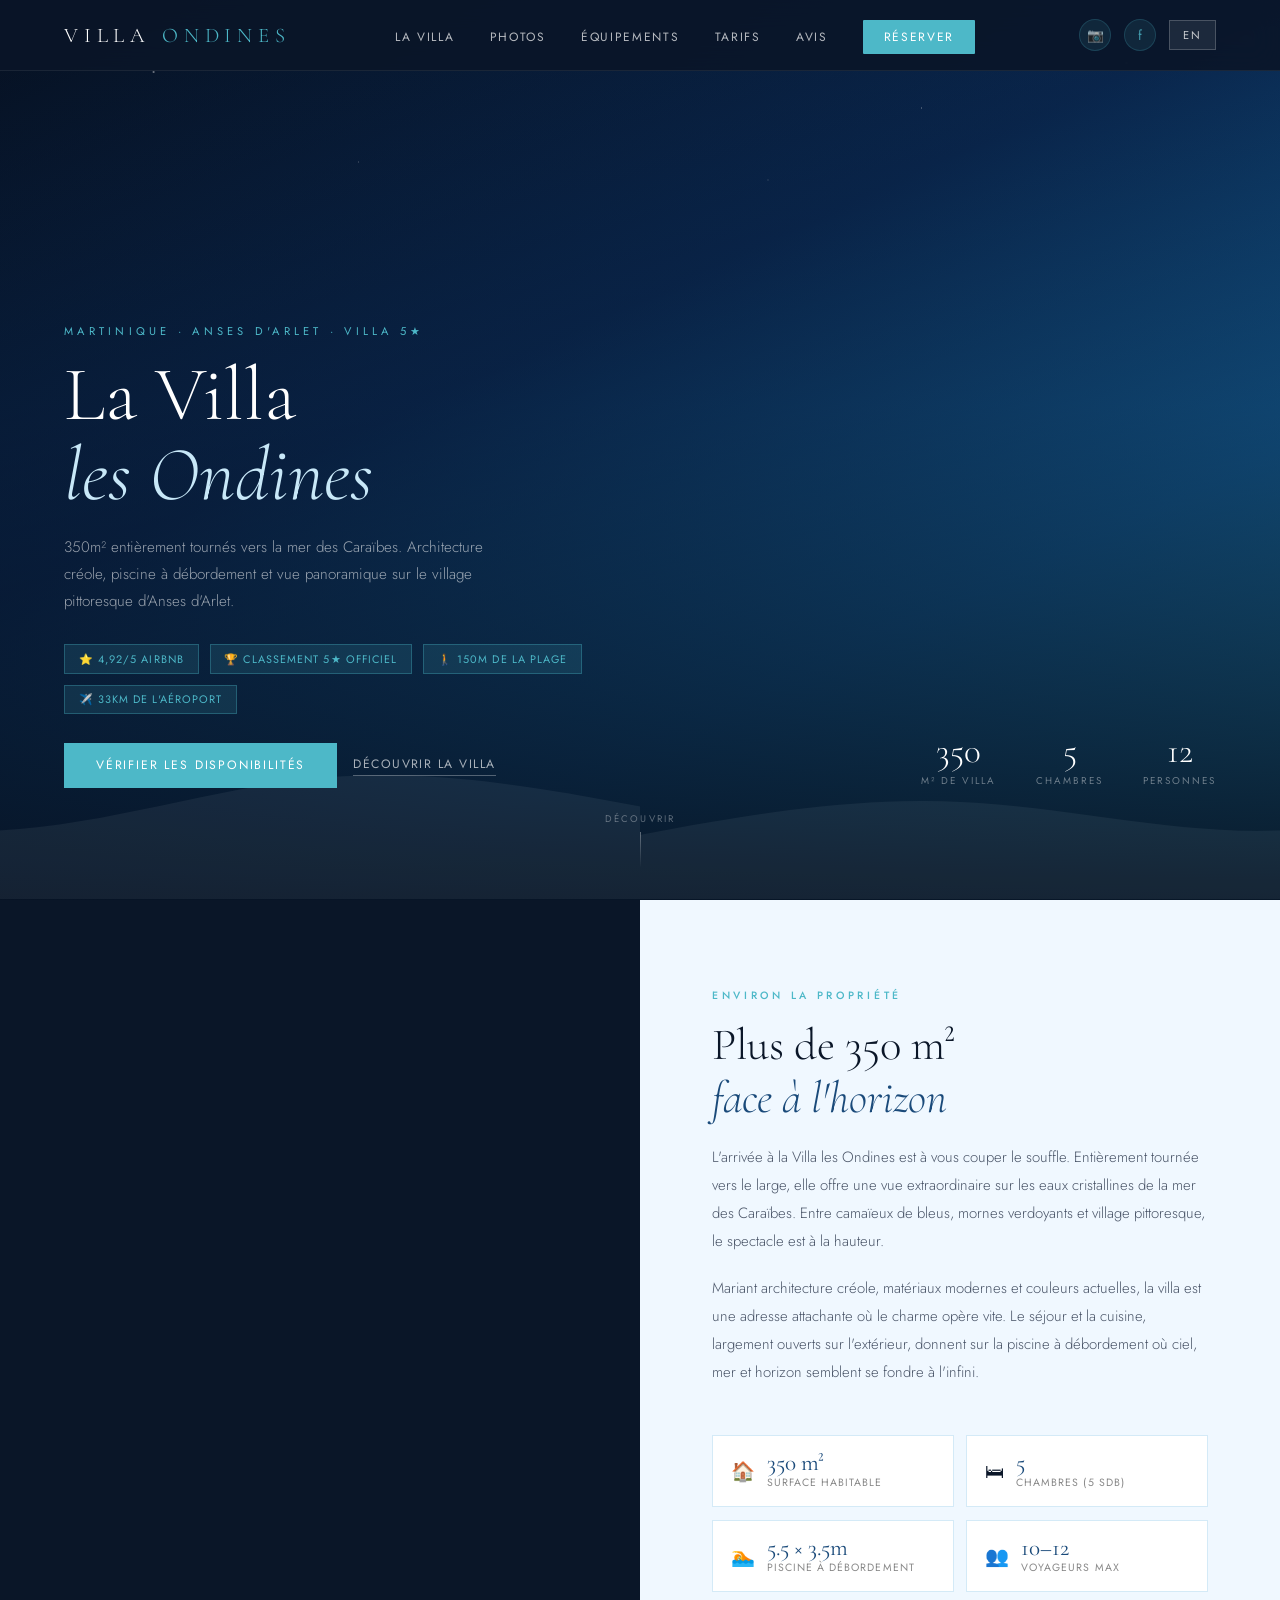
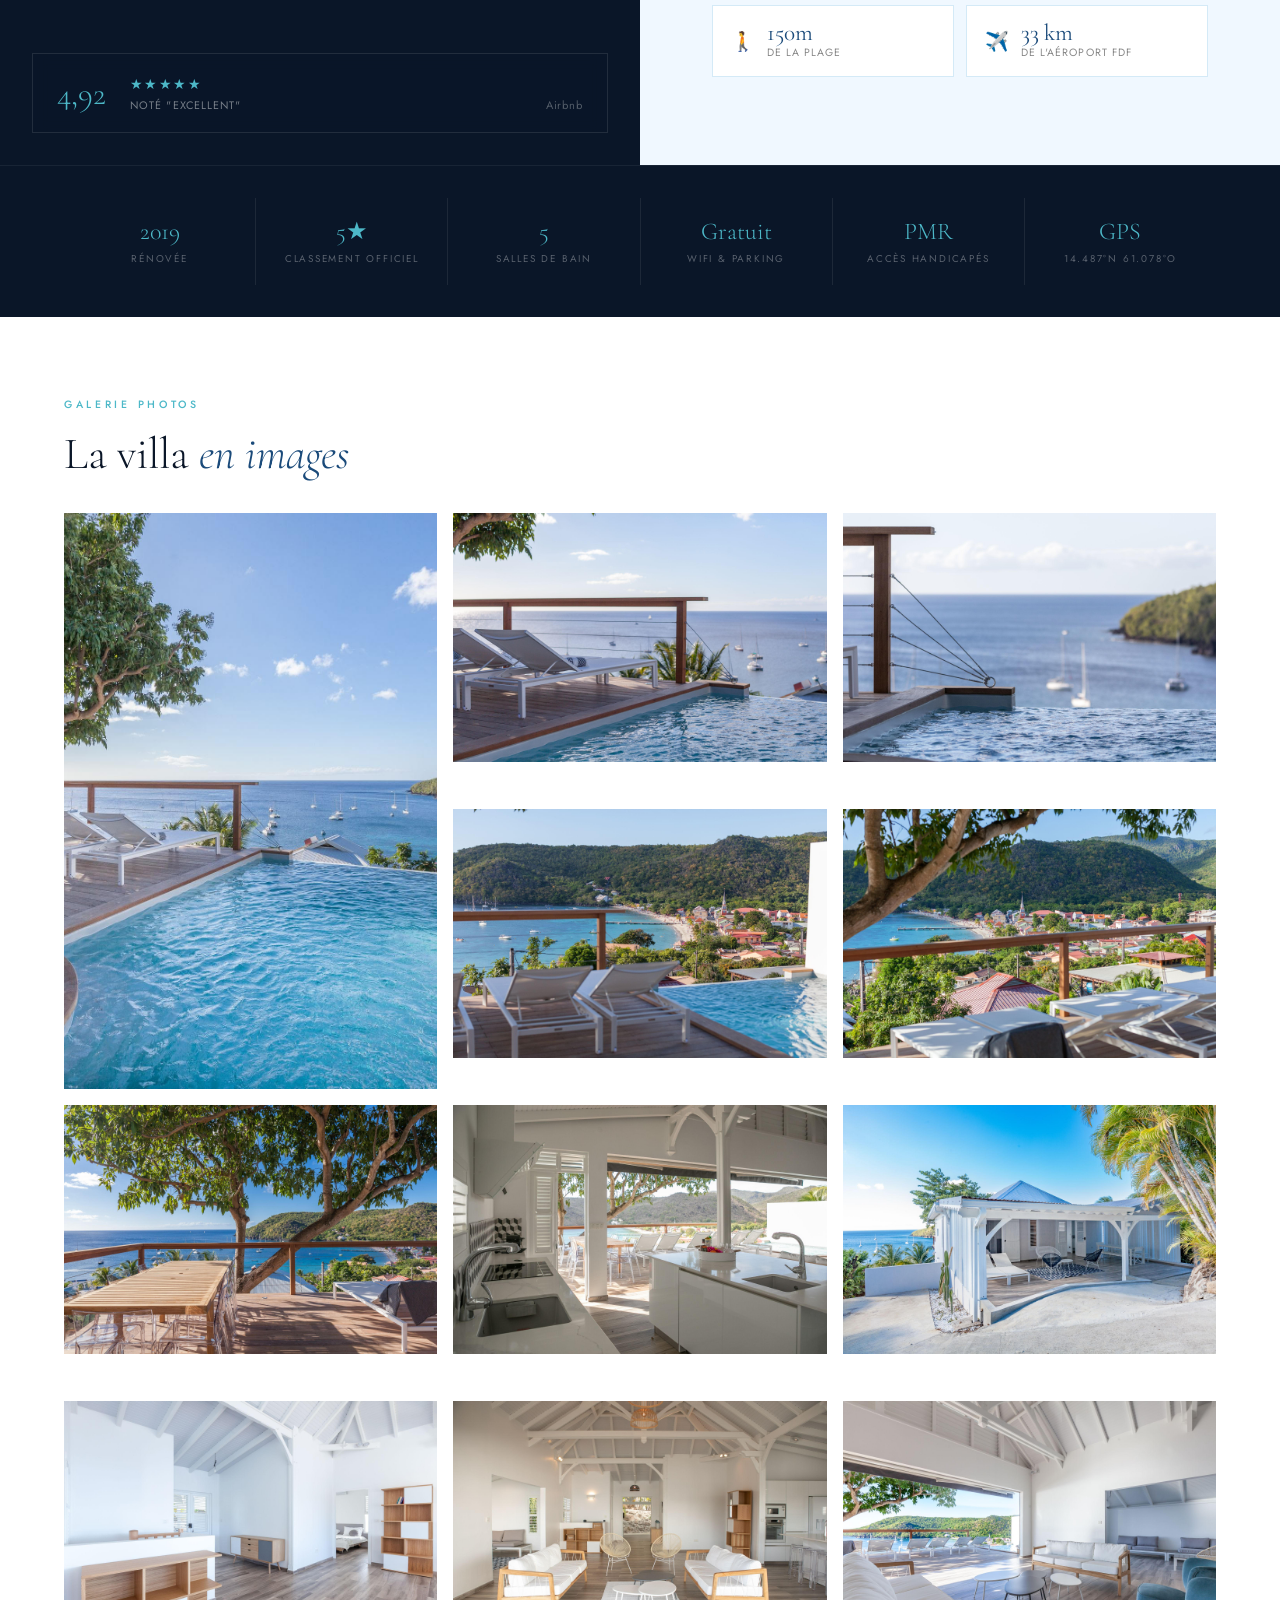
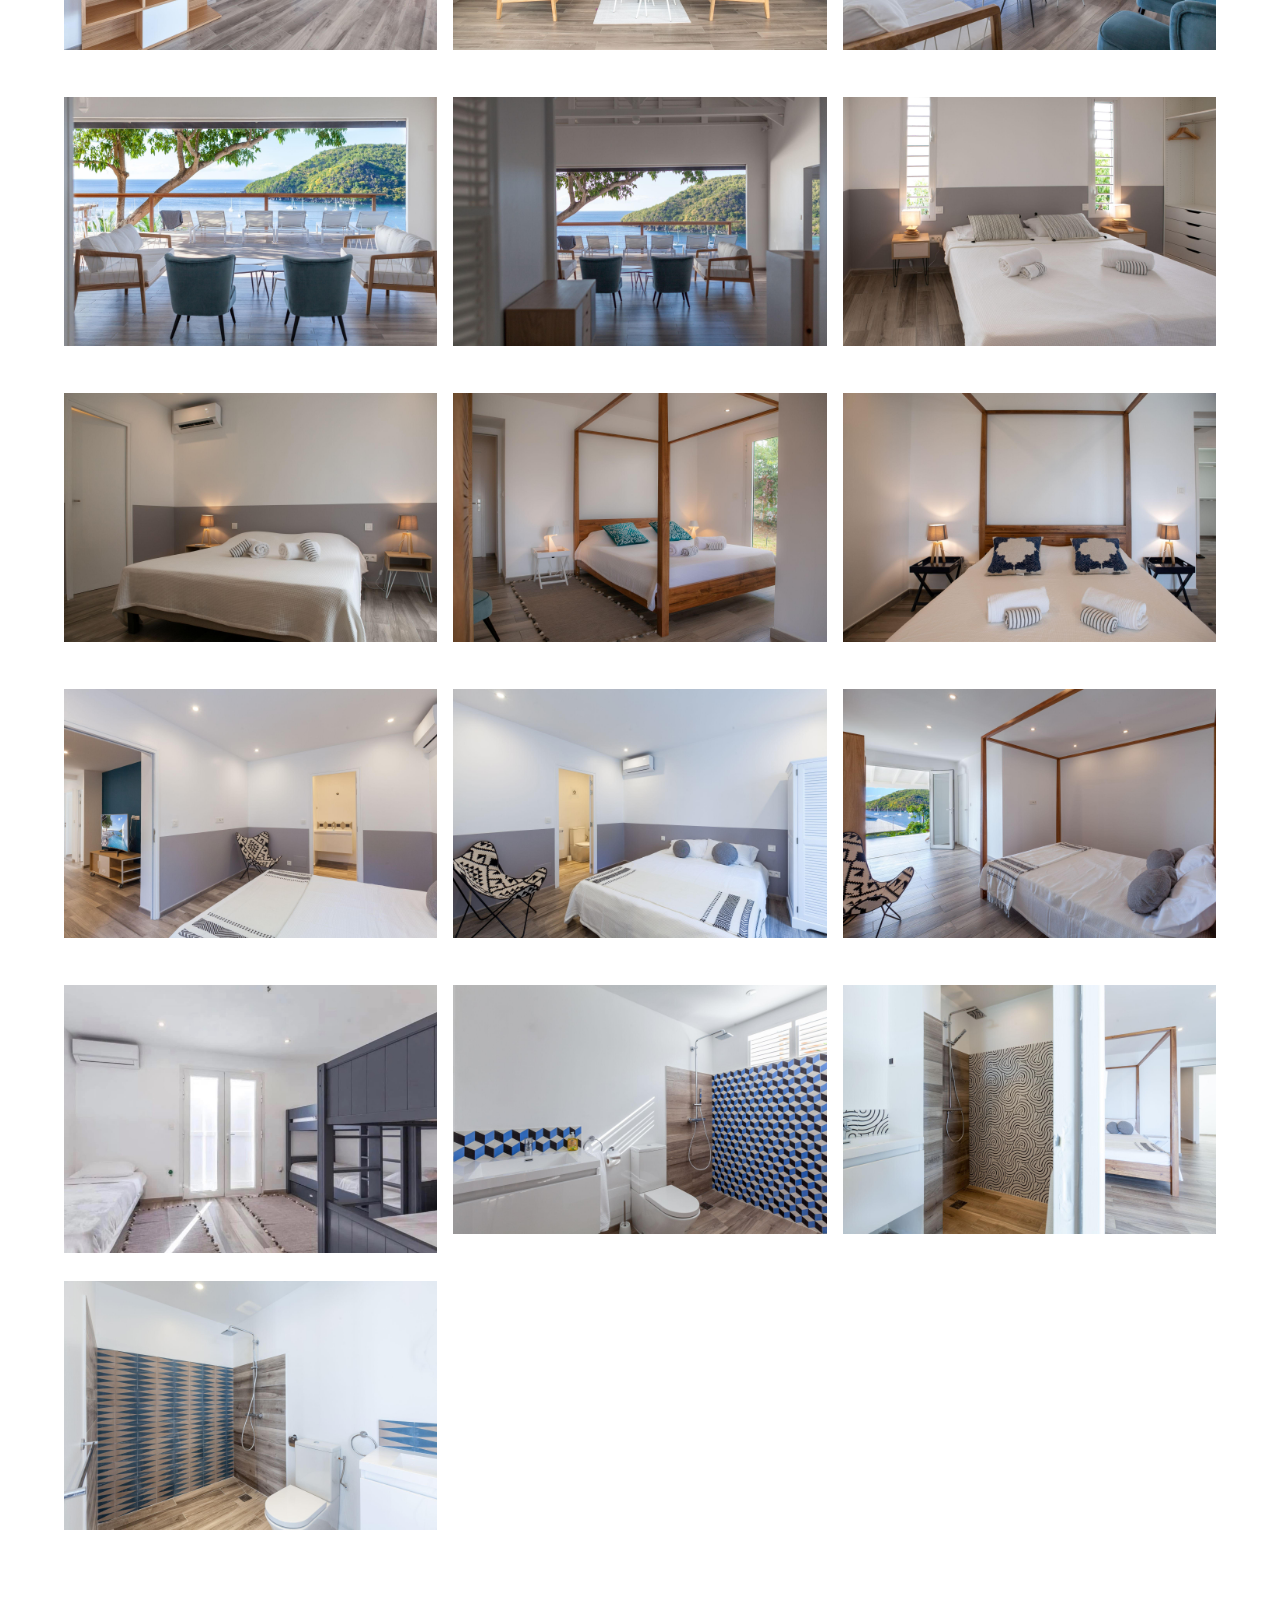
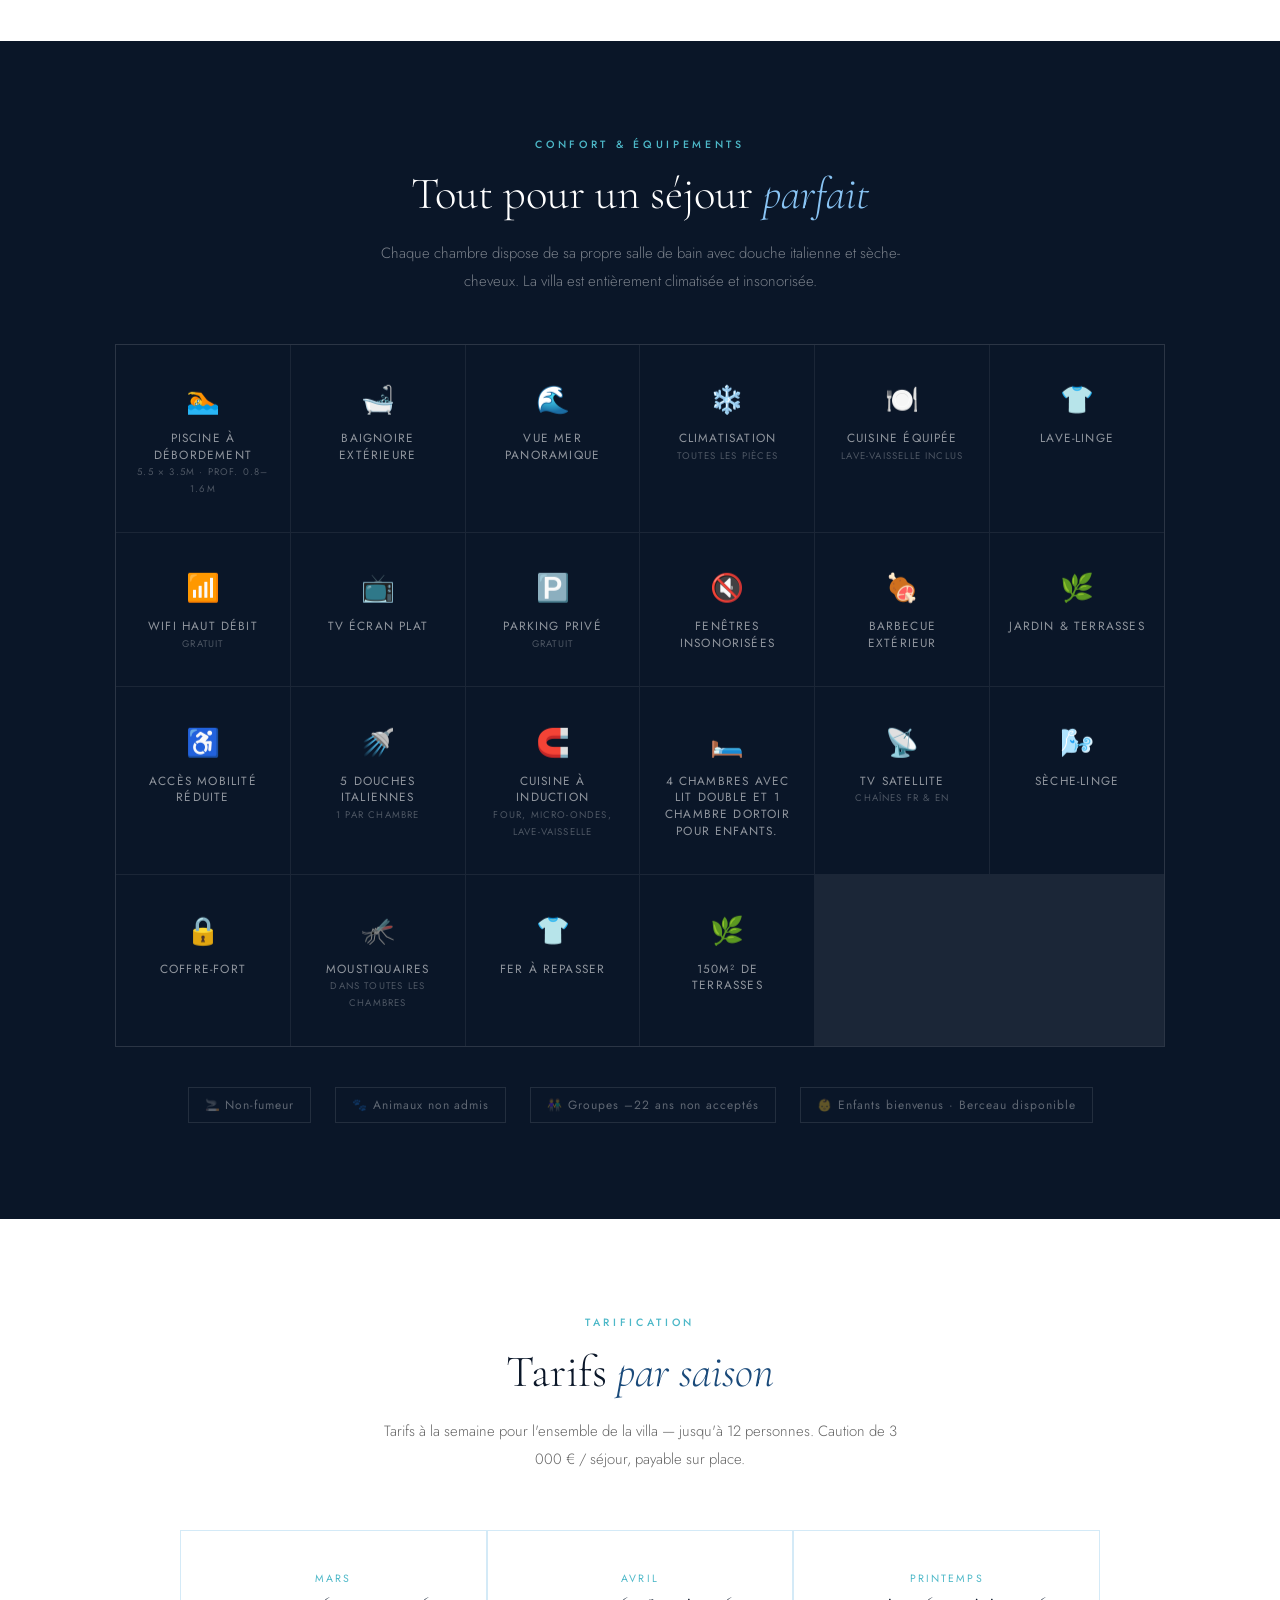
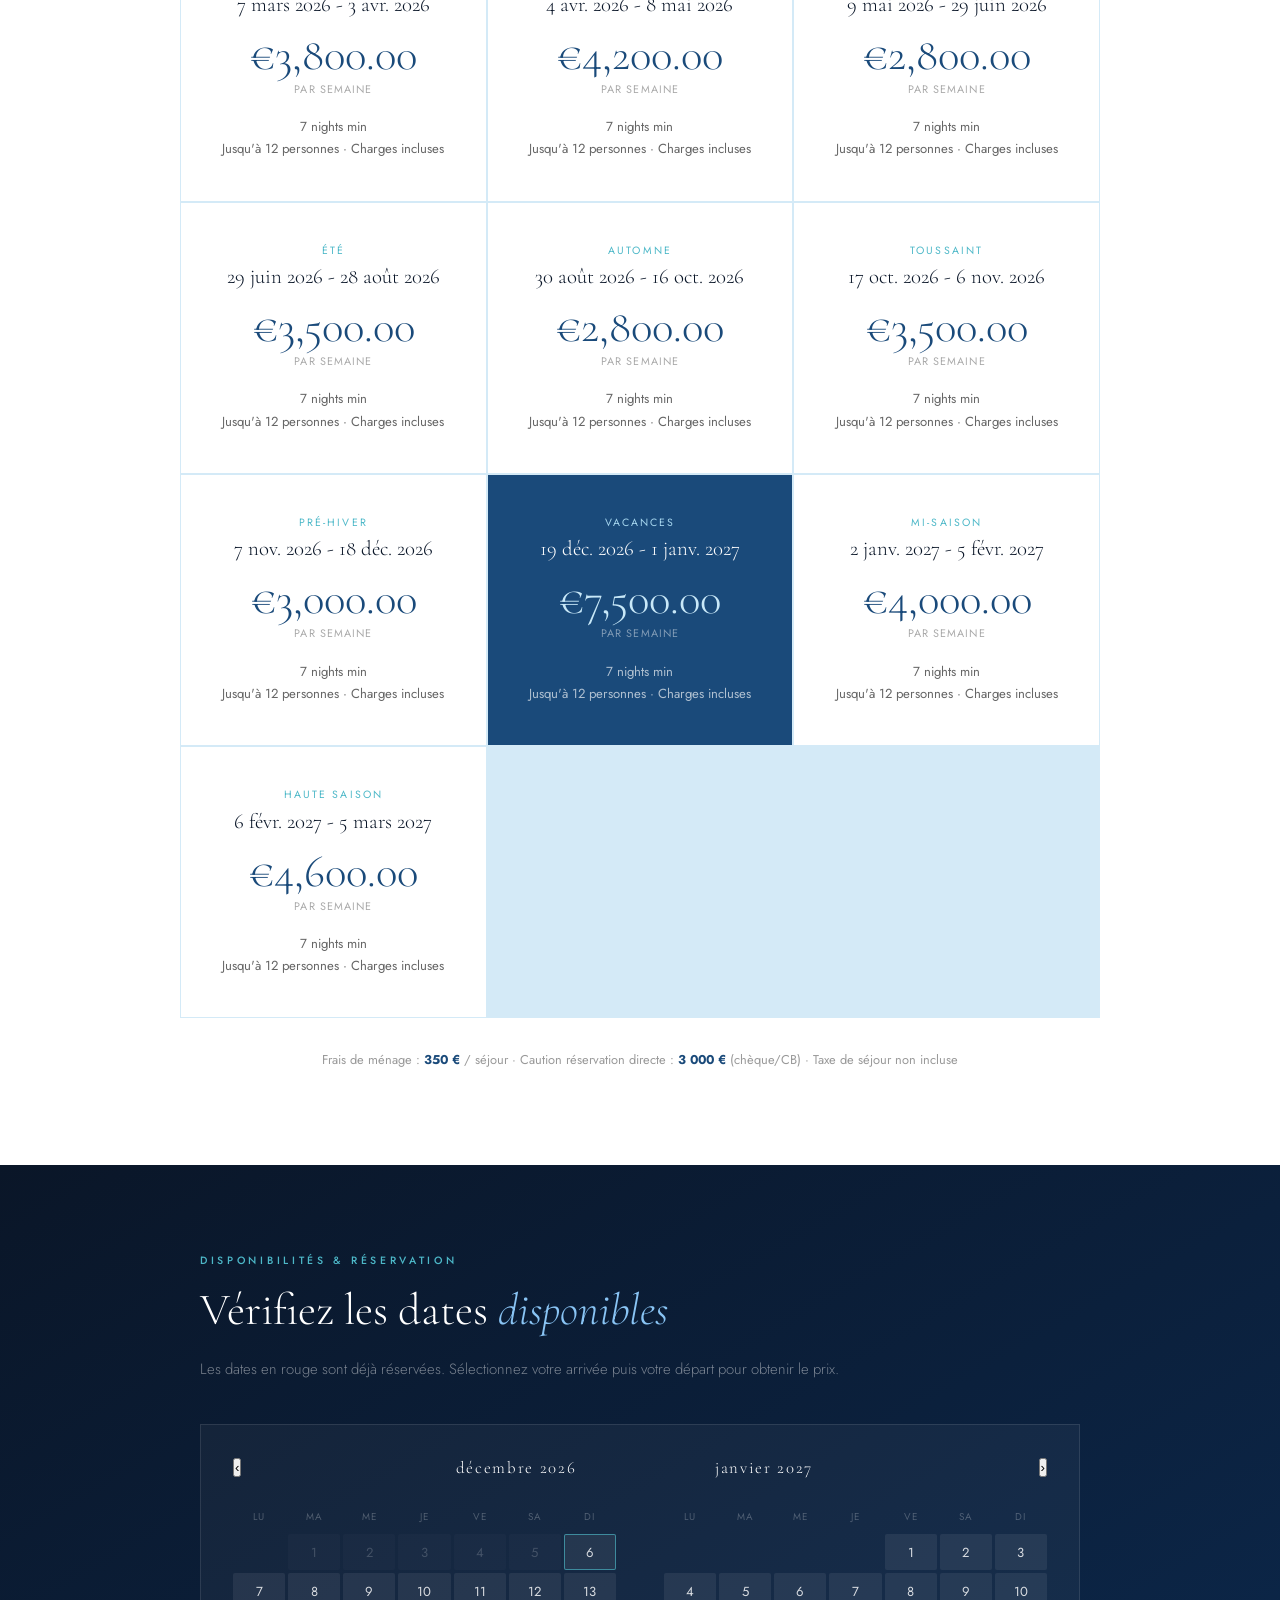
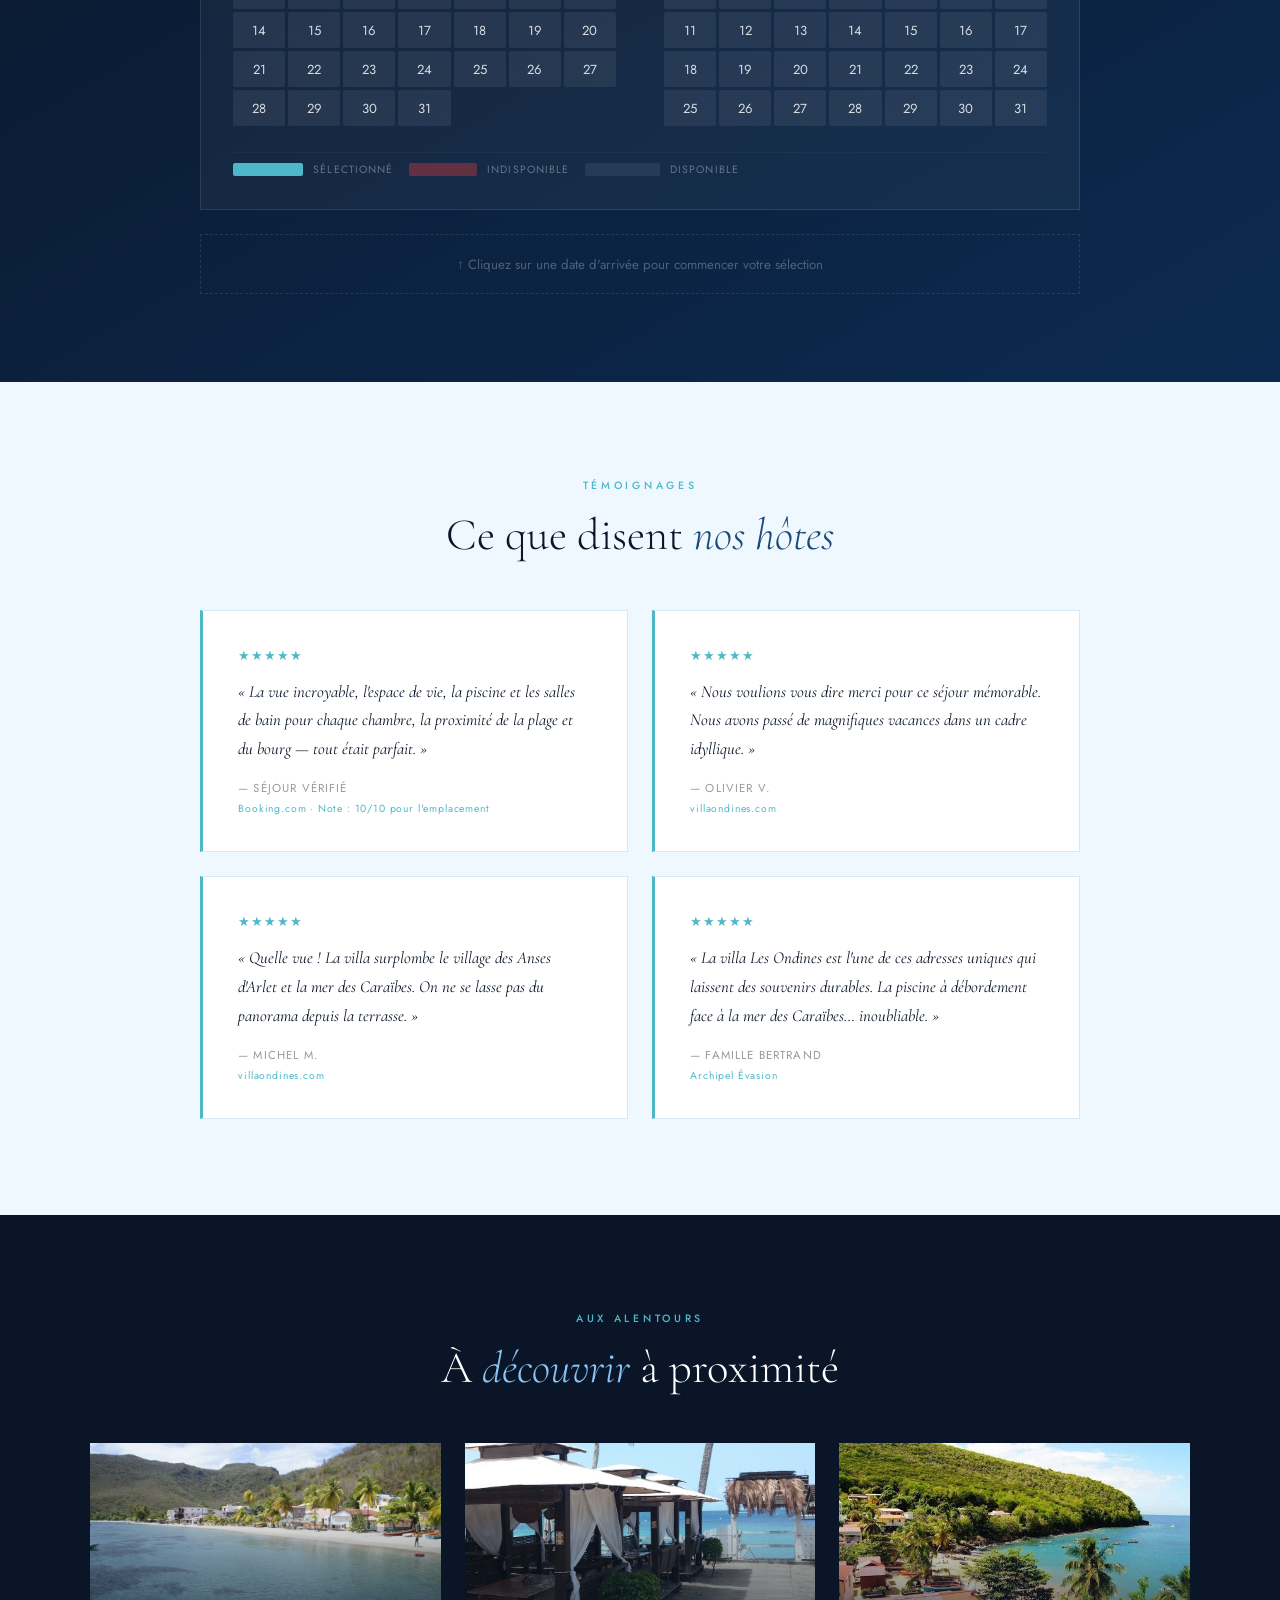
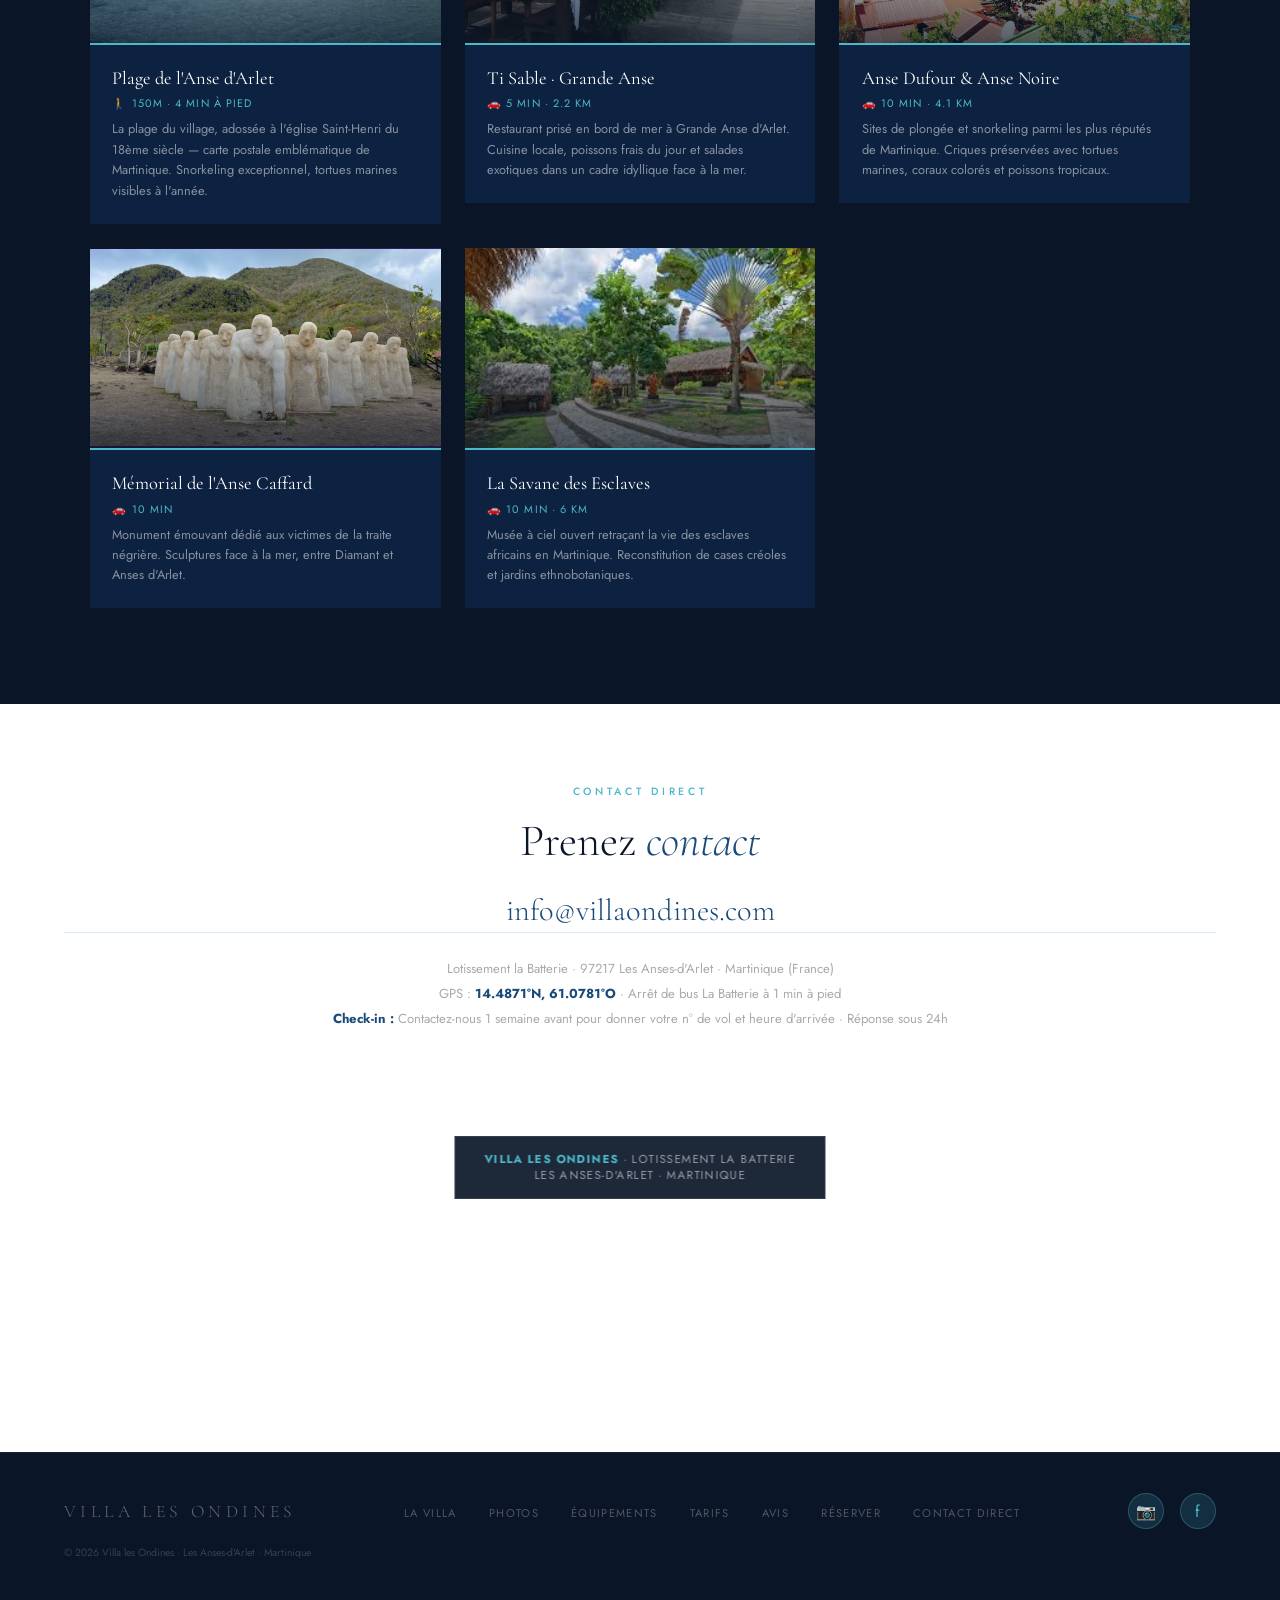
==== commit 24335df0: "more calendar fixes" ====
--- a/index.html
+++ b/index.html
@@ -13,1699 +13,7 @@
     <link rel="stylesheet" href="styles.css">
     <script src="app.js" defer></script>
 
-    <style>
-        :root {
-            --deep: #0a1628;
-            --navy: #0d2240;
-            --ocean: #1a4a7a;
-            --mid: #2d7dd2;
-            --light: #89c4f4;
-            --pale: #d4eaf7;
-            --foam: #f0f8ff;
-            --white: #fff;
-            --accent: #4db8c8;
-        }
-
-        * {
-            margin: 0;
-            padding: 0;
-            box-sizing: border-box;
-        }
-
-        html {
-            scroll-behavior: smooth;
-        }
-
-        body {
-            font-family: 'Jost', sans-serif;
-            color: var(--deep);
-            background: var(--white);
-            overflow-x: hidden;
-        }
-
-        nav {
-            position: fixed;
-            top: 0;
-            left: 0;
-            right: 0;
-            z-index: 200;
-            display: flex;
-            align-items: center;
-            justify-content: space-between;
-            padding: 1.2rem 4rem;
-            background: rgba(10, 22, 40, 0.9);
-            backdrop-filter: blur(14px);
-            border-bottom: 1px solid rgba(255, 255, 255, 0.07);
-            transition: background 0.3s;
-        }
-
-        .logo {
-            font-family: 'Cormorant Garamond', serif;
-            font-size: 1.3rem;
-            font-weight: 300;
-            letter-spacing: 0.28em;
-            color: #fff;
-            text-transform: uppercase;
-            text-decoration: none;
-        }
-
-        .logo span {
-            color: var(--accent);
-        }
-
-        .nav-links {
-            display: flex;
-            gap: 2.2rem;
-            list-style: none;
-        }
-
-        .nav-links a {
-            color: rgba(255, 255, 255, 0.7);
-            text-decoration: none;
-            font-size: 0.75rem;
-            letter-spacing: 0.14em;
-            text-transform: uppercase;
-            transition: color 0.2s;
-        }
-
-        .nav-links a:hover {
-            color: var(--accent);
-        }
-
-        .nav-cta {
-            background: var(--accent) !important;
-            color: #fff !important;
-            padding: 0.5rem 1.3rem;
-            border-radius: 1px;
-        }
-
-        .nav-cta:hover {
-            background: var(--mid) !important;
-        }
-
-        .hamburger {
-            display: none;
-            background: none;
-            border: none;
-            cursor: pointer;
-            padding: 4px;
-        }
-
-        .hamburger span {
-            display: block;
-            width: 22px;
-            height: 1.5px;
-            background: rgba(255, 255, 255, 0.7);
-            margin: 5px 0;
-            transition: all 0.3s;
-        }
-
-        .hero {
-            height: 100vh;
-            position: relative;
-            display: flex;
-            align-items: flex-end;
-            overflow: hidden;
-        }
-
-        .hero-bg {
-            position: absolute;
-            inset: 0;
-            background: linear-gradient(155deg, #061020 0%, #0a2a55 40%, #1565a0 70%, #2899c0 100%);
-        }
-
-        .stars {
-            position: absolute;
-            inset: 0;
-            background-image: radial-gradient(1.5px 1.5px at 12% 8%, rgba(255, 255, 255, 0.7) 0%, transparent 100%), radial-gradient(1px 1px at 42% 5%, rgba(255, 255, 255, 0.5) 0%, transparent 100%), radial-gradient(1px 1px at 72% 12%, rgba(255, 255, 255, 0.6) 0%, transparent 100%), radial-gradient(1.5px 1.5px at 88% 7%, rgba(255, 255, 255, 0.5) 0%, transparent 100%), radial-gradient(1px 1px at 28% 18%, rgba(255, 255, 255, 0.4) 0%, transparent 100%), radial-gradient(1px 1px at 60% 20%, rgba(255, 255, 255, 0.3) 0%, transparent 100%);
-        }
-
-        .hero-photo {
-            position: absolute;
-            inset: 0;
-            background: url('https://location.archipelevasion.com/en/rentals/fotos/2/16302702129282fea0f9b8911e6e2567dca10e93eb/huge163027021405ac2e6127a94001a3282a4039da61a6.jpg') center/cover no-repeat;
-            opacity: 0.42;
-        }
-
-        .hero-overlay {
-            position: absolute;
-            inset: 0;
-            background: linear-gradient(to top, rgba(6, 16, 32, 0.95) 0%, rgba(6, 16, 32, 0.35) 55%, rgba(6, 16, 32, 0.15) 100%);
-        }
-
-        .wave-wrap {
-            position: absolute;
-            bottom: 0;
-            left: 0;
-            right: 0;
-            height: 180px;
-            overflow: hidden;
-        }
-
-        .wave {
-            position: absolute;
-            bottom: 0;
-            width: 200%;
-            height: 100%;
-            background: url("data:image/svg+xml,%3Csvg xmlns='http://www.w3.org/2000/svg' viewBox='0 0 1440 200'%3E%3Cpath fill='%23f0f8ff' fill-opacity='0.06' d='M0,128L60,117C120,107,240,85,360,91C480,96,600,128,720,123C840,117,960,75,1080,64C1200,53,1320,75,1380,85L1440,96L1440,200L0,200Z'/%3E%3C/svg%3E") repeat-x bottom;
-            background-size: 50% 100%;
-            animation: wave 9s linear infinite;
-        }
-
-        .wave2 {
-            background: url("data:image/svg+xml,%3Csvg xmlns='http://www.w3.org/2000/svg' viewBox='0 0 1440 200'%3E%3Cpath fill='%23f0f8ff' fill-opacity='0.04' d='M0,160L80,149C160,139,320,117,480,128C640,139,800,181,960,176C1120,171,1280,117,1360,91L1440,64L1440,200L0,200Z'/%3E%3C/svg%3E") repeat-x bottom;
-            background-size: 60% 100%;
-            animation: wave 14s linear infinite reverse;
-        }
-
-        @keyframes wave {
-            0% {
-                transform: translateX(0)
-            }
-
-            100% {
-                transform: translateX(-50%)
-            }
-        }
-
-        @keyframes fadeUp {
-            from {
-                opacity: 0;
-                transform: translateY(28px)
-            }
-
-            to {
-                opacity: 1;
-                transform: translateY(0)
-            }
-        }
-
-        @keyframes bounce {
-
-            0%,
-            100% {
-                transform: translateX(-50%) translateY(0)
-            }
-
-            50% {
-                transform: translateX(-50%) translateY(7px)
-            }
-        }
-
-        @keyframes pulse-grey {
-
-            0%,
-            100% {
-                opacity: 1
-            }
-
-            50% {
-                opacity: 0.3
-            }
-        }
-
-        @keyframes pulse-green {
-
-            0%,
-            100% {
-                opacity: 1;
-                box-shadow: 0 0 0 0 rgba(77, 210, 150, 0.4)
-            }
-
-            70% {
-                opacity: 1;
-                box-shadow: 0 0 0 6px rgba(77, 210, 150, 0)
-            }
-        }
-
-        .hero-content {
-            position: relative;
-            z-index: 2;
-            padding: 0 4rem 7rem;
-            max-width: 680px;
-            animation: fadeUp 1.1s ease both;
-        }
-
-        .hero-eyebrow {
-            font-size: 0.7rem;
-            letter-spacing: 0.38em;
-            text-transform: uppercase;
-            color: var(--accent);
-            margin-bottom: 1rem;
-        }
-
-        .hero-title {
-            font-family: 'Cormorant Garamond', serif;
-            font-size: clamp(2.8rem, 6vw, 5.2rem);
-            font-weight: 300;
-            line-height: 1.04;
-            color: #fff;
-            margin-bottom: 1.2rem;
-        }
-
-        .hero-title em {
-            font-style: italic;
-            color: #c8e8f8;
-        }
-
-        .hero-sub {
-            font-size: 0.95rem;
-            color: rgba(255, 255, 255, 0.58);
-            font-weight: 300;
-            line-height: 1.8;
-            max-width: 460px;
-            margin-bottom: 1.8rem;
-        }
-
-        .hero-badges {
-            display: flex;
-            gap: 0.7rem;
-            flex-wrap: wrap;
-            margin-bottom: 1.8rem;
-        }
-
-        .badge {
-            background: rgba(77, 184, 200, 0.14);
-            border: 1px solid rgba(77, 184, 200, 0.32);
-            color: var(--accent);
-            font-size: 0.68rem;
-            letter-spacing: 0.1em;
-            text-transform: uppercase;
-            padding: 0.35rem 0.85rem;
-        }
-
-        .hero-actions {
-            display: flex;
-            gap: 1rem;
-            align-items: center;
-            flex-wrap: wrap;
-        }
-
-        .btn-primary {
-            background: var(--accent);
-            color: #fff;
-            padding: 0.85rem 2rem;
-            font-size: 0.76rem;
-            letter-spacing: 0.15em;
-            text-transform: uppercase;
-            text-decoration: none;
-            font-family: 'Jost', sans-serif;
-            font-weight: 400;
-            border: none;
-            cursor: pointer;
-            transition: all 0.25s;
-            display: inline-block;
-        }
-
-        .btn-primary:hover {
-            background: var(--mid);
-            transform: translateY(-1px);
-        }
-
-        .btn-ghost {
-            color: rgba(255, 255, 255, 0.65);
-            font-size: 0.76rem;
-            letter-spacing: 0.12em;
-            text-transform: uppercase;
-            text-decoration: none;
-            border-bottom: 1px solid rgba(255, 255, 255, 0.3);
-            padding-bottom: 2px;
-            transition: all 0.2s;
-        }
-
-        .btn-ghost:hover {
-            color: #fff;
-            border-color: #fff;
-        }
-
-        .hero-stats {
-            position: absolute;
-            right: 4rem;
-            bottom: 7rem;
-            display: flex;
-            gap: 2.5rem;
-            z-index: 2;
-            animation: fadeUp 1.3s ease both;
-        }
-
-        .stat {
-            text-align: center;
-        }
-
-        .stat-num {
-            font-family: 'Cormorant Garamond', serif;
-            font-size: 2.2rem;
-            font-weight: 300;
-            color: #fff;
-            line-height: 1;
-        }
-
-        .stat-label {
-            font-size: 0.62rem;
-            letter-spacing: 0.2em;
-            text-transform: uppercase;
-            color: rgba(255, 255, 255, 0.4);
-            margin-top: 0.3rem;
-        }
-
-        .scroll-hint {
-            position: absolute;
-            bottom: 2rem;
-            left: 50%;
-            transform: translateX(-50%);
-            display: flex;
-            flex-direction: column;
-            align-items: center;
-            gap: 0.4rem;
-            color: rgba(255, 255, 255, 0.35);
-            font-size: 0.6rem;
-            letter-spacing: 0.22em;
-            text-transform: uppercase;
-            z-index: 2;
-            animation: bounce 2.2s ease infinite;
-        }
-
-        .scroll-hint::after {
-            content: '';
-            width: 1px;
-            height: 36px;
-            background: linear-gradient(to bottom, rgba(255, 255, 255, 0.35), transparent);
-        }
-
-        .section-label {
-            font-size: 0.66rem;
-            letter-spacing: 0.35em;
-            text-transform: uppercase;
-            color: var(--accent);
-            font-weight: 500;
-            margin-bottom: 1rem;
-        }
-
-        .section-title {
-            font-family: 'Cormorant Garamond', serif;
-            font-size: clamp(1.9rem, 3.5vw, 2.9rem);
-            font-weight: 300;
-            line-height: 1.18;
-            margin-bottom: 1.2rem;
-        }
-
-        .section-title em {
-            font-style: italic;
-            color: var(--ocean);
-        }
-
-        .section-body {
-            font-size: 0.93rem;
-            line-height: 1.88;
-            color: #4a5568;
-            font-weight: 300;
-            margin-bottom: 1.2rem;
-        }
-
-        .about {
-            display: grid;
-            grid-template-columns: 1fr 1fr;
-            min-height: 90vh;
-        }
-
-        .about-visual {
-            position: relative;
-            overflow: hidden;
-            background: var(--deep);
-        }
-
-        .about-photo-main {
-            position: absolute;
-            inset: 0;
-            background: url('https://location.archipelevasion.com/en/rentals/fotos/2/16302702129282fea0f9b8911e6e2567dca10e93eb/huge16302702152622fd168e2bca3e3244a780fcea420c.jpg') center/cover;
-            transition: transform 0.6s ease;
-        }
-
-        .about-visual:hover .about-photo-main {
-            transform: scale(1.04);
-        }
-
-        .about-visual-overlay {
-            position: absolute;
-            inset: 0;
-            background: linear-gradient(to right, rgba(10, 22, 40, 0.3) 0%, transparent 100%);
-        }
-
-        .about-rating {
-            position: absolute;
-            bottom: 2rem;
-            left: 2rem;
-            right: 2rem;
-            background: rgba(10, 22, 40, 0.88);
-            backdrop-filter: blur(8px);
-            border: 1px solid rgba(255, 255, 255, 0.1);
-            padding: 1.2rem 1.5rem;
-            display: flex;
-            align-items: center;
-            justify-content: space-between;
-            flex-wrap: wrap;
-            gap: 0.5rem;
-        }
-
-        .rating-num {
-            font-family: 'Cormorant Garamond', serif;
-            font-size: 2rem;
-            color: var(--accent);
-            font-weight: 300;
-        }
-
-        .rating-info {
-            flex: 1;
-            padding-left: 1rem;
-        }
-
-        .rating-stars {
-            color: var(--accent);
-            font-size: 0.9rem;
-            letter-spacing: 0.1em;
-        }
-
-        .rating-label {
-            font-size: 0.68rem;
-            color: rgba(255, 255, 255, 0.45);
-            letter-spacing: 0.1em;
-            text-transform: uppercase;
-            margin-top: 0.2rem;
-        }
-
-        .rating-source {
-            font-size: 0.7rem;
-            color: rgba(255, 255, 255, 0.3);
-            letter-spacing: 0.08em;
-            align-self: flex-end;
-        }
-
-        .about-text {
-            padding: 5.5rem 4.5rem;
-            display: flex;
-            flex-direction: column;
-            justify-content: center;
-            background: var(--foam);
-        }
-
-        .about-text .section-title {
-            color: var(--deep);
-        }
-
-        .features-grid {
-            display: grid;
-            grid-template-columns: 1fr 1fr;
-            gap: 0.8rem;
-            margin-top: 1.8rem;
-        }
-
-        .feature {
-            display: flex;
-            align-items: center;
-            gap: 0.75rem;
-            padding: 1rem 1.1rem;
-            background: #fff;
-            border: 1px solid var(--pale);
-            transition: border-color 0.2s;
-        }
-
-        .feature:hover {
-            border-color: var(--accent);
-        }
-
-        .feature-num {
-            font-family: 'Cormorant Garamond', serif;
-            font-size: 1.45rem;
-            color: var(--ocean);
-            line-height: 1;
-        }
-
-        .feature-label {
-            font-size: 0.66rem;
-            color: #888;
-            letter-spacing: 0.1em;
-            text-transform: uppercase;
-        }
-
-        .specs-strip {
-            background: var(--deep);
-            padding: 2rem 4rem;
-            display: flex;
-            flex-wrap: wrap;
-            gap: 0;
-            border-top: 1px solid rgba(255, 255, 255, 0.06);
-        }
-
-        .spec-item {
-            flex: 1;
-            min-width: 150px;
-            padding: 1.2rem 1.5rem;
-            border-right: 1px solid rgba(255, 255, 255, 0.08);
-            text-align: center;
-        }
-
-        .spec-item:last-child {
-            border-right: none;
-        }
-
-        .spec-val {
-            font-family: 'Cormorant Garamond', serif;
-            font-size: 1.5rem;
-            color: var(--accent);
-            font-weight: 300;
-        }
-
-        .spec-key {
-            font-size: 0.62rem;
-            color: rgba(255, 255, 255, 0.32);
-            letter-spacing: 0.18em;
-            text-transform: uppercase;
-            margin-top: 0.3rem;
-        }
-
-        .cal-legend {
-            display: flex;
-            gap: 2.4rem;
-            margin-top: 1.2rem;
-            flex-wrap: nowrap;
-            justify-content: center;
-            font-size: 0.68rem;
-            letter-spacing: 0.1em;
-            text-transform: uppercase;
-            color: rgba(255, 255, 255, 0.35);
-            align-items: center;
-        }
-
-        .cal-legend .legend-item {
-            display: flex;
-            align-items: center;
-            gap: 0.65rem;
-        }
-
-        .cal-legend .leg-label {
-            display: inline-block;
-            white-space: nowrap;
-        }
-
-        .gallery-item {
-            overflow: hidden;
-            position: relative;
-            cursor: zoom-in;
-        }
-
-        .gallery-item:first-child {
-            grid-row: 1/3;
-        }
-
-        .gallery-item img {
-            width: 100%;
-            height: auto;
-            max-height: 420px;
-            object-fit: cover;
-            transition: transform 0.5s ease;
-            display: block;
-        }
-
-        .gallery-item:hover img {
-            transform: scale(1.06);
-        }
-
-        .gallery-item::after {
-            content: '';
-            position: absolute;
-            inset: 0;
-            background: linear-gradient(to bottom, transparent 60%, rgba(10, 22, 40, 0.35));
-            opacity: 0;
-            transition: opacity 0.3s;
-        }
-
-        .gallery-item:hover::after {
-            opacity: 1;
-        }
-
-        .gallery {
-            padding: 5rem 4rem;
-            max-width: 1400px;
-            margin: 0 auto;
-        }
-
-        .gallery-grid {
-            display: grid;
-            grid-template-columns: repeat(3, 1fr);
-            grid-auto-rows: 280px;
-            gap: 1rem;
-            margin-top: 2rem;
-        }
-
-        .gallery-item:first-child {
-            grid-column: 1 / 2;
-            grid-row: 1 / 3;
-        }
-
-        .gallery-item:first-child img {
-            height: 100%;
-            max-height: none;
-        }
-
-        .amenities {
-            padding: 6rem 4rem;
-            background: var(--deep);
-            text-align: center;
-        }
-
-        .amenities .section-title {
-            color: #fff;
-        }
-
-        .amenities .section-body {
-            color: rgba(255, 255, 255, 0.45);
-            max-width: 520px;
-            margin: 0 auto 3rem;
-        }
-
-        .amenities-grid {
-            display: grid;
-            grid-template-columns: repeat(auto-fit, minmax(170px, 1fr));
-            gap: 1px;
-            background: rgba(255, 255, 255, 0.07);
-            border: 1px solid rgba(255, 255, 255, 0.07);
-            max-width: 1050px;
-            margin: 0 auto;
-        }
-
-        .amenity-item {
-            padding: 2.2rem 1.2rem;
-            background: var(--deep);
-            transition: background 0.3s;
-        }
-
-        .amenity-item:hover {
-            background: var(--navy);
-        }
-
-        .amenity-emoji {
-            font-size: 1.7rem;
-            margin-bottom: 0.7rem;
-        }
-
-        .amenity-name {
-            font-size: 0.74rem;
-            letter-spacing: 0.1em;
-            text-transform: uppercase;
-            color: rgba(255, 255, 255, 0.55);
-            line-height: 1.4;
-        }
-
-        .rules-strip {
-            display: flex;
-            gap: 1.5rem;
-            flex-wrap: wrap;
-            justify-content: center;
-            margin-top: 2.5rem;
-        }
-
-        .rule {
-            display: flex;
-            align-items: center;
-            gap: 0.5rem;
-            font-size: 0.75rem;
-            color: rgba(255, 255, 255, 0.35);
-            letter-spacing: 0.08em;
-            padding: 0.5rem 1rem;
-            border: 1px solid rgba(255, 255, 255, 0.1);
-        }
-
-        .rates {
-            padding: 6rem 4rem;
-            background: #fff;
-        }
-
-        .rates-header {
-            text-align: center;
-            margin-bottom: 3.5rem;
-        }
-
-        .rates-grid {
-            display: grid;
-            grid-template-columns: repeat(3, 1fr);
-            gap: 2px;
-            max-width: 920px;
-            margin: 0 auto 2rem;
-            background: var(--pale);
-            border: 1px solid var(--pale);
-        }
-
-        .rate-card {
-            padding: 2.5rem 2rem;
-            background: #fff;
-            text-align: center;
-            transition: background 0.3s;
-        }
-
-        .rate-card.featured {
-            background: var(--ocean);
-        }
-
-        .rate-season {
-            font-size: 0.66rem;
-            letter-spacing: 0.2em;
-            text-transform: uppercase;
-            color: var(--accent);
-            margin-bottom: 0.4rem;
-        }
-
-        .rate-card.featured .rate-season {
-            color: #a8d8f0;
-        }
-
-        .rate-name {
-            font-family: 'Cormorant Garamond', serif;
-            font-size: 1.3rem;
-            font-weight: 300;
-            margin-bottom: 1rem;
-            color: var(--deep);
-        }
-
-        .rate-card.featured .rate-name {
-            color: #fff;
-        }
-
-        .rate-price {
-            font-family: 'Cormorant Garamond', serif;
-            font-size: 2.8rem;
-            font-weight: 300;
-            color: var(--ocean);
-            line-height: 1;
-            margin-bottom: 0.2rem;
-        }
-
-        .rate-card.featured .rate-price {
-            color: #c8e8f8;
-        }
-
-        .rate-unit {
-            font-size: 0.68rem;
-            color: #aaa;
-            letter-spacing: 0.1em;
-            text-transform: uppercase;
-            margin-bottom: 1.2rem;
-        }
-
-        .rate-card.featured .rate-unit {
-            color: rgba(255, 255, 255, 0.45);
-        }
-
-        .rate-details {
-            font-size: 0.82rem;
-            color: #666;
-            line-height: 1.7;
-        }
-
-        .rate-card.featured .rate-details {
-            color: rgba(255, 255, 255, 0.65);
-        }
-
-        .rate-months {
-            font-size: 0.7rem;
-            color: #999;
-            margin-top: 0.8rem;
-            font-style: italic;
-        }
-
-        .rate-card.featured .rate-months {
-            color: rgba(255, 255, 255, 0.4);
-        }
-
-        .deposit-note {
-            text-align: center;
-            margin-top: 1.5rem;
-            font-size: 0.8rem;
-            color: #999;
-        }
-
-        .deposit-note strong {
-            color: var(--ocean);
-        }
-
-        .booking {
-            padding: 5.5rem 4rem;
-            background: linear-gradient(150deg, var(--deep), #0c2a50);
-        }
-
-        .booking-inner {
-            max-width: 880px;
-            margin: 0 auto;
-        }
-
-        .booking .section-title {
-            color: #fff;
-        }
-
-        .booking .section-body {
-            color: rgba(255, 255, 255, 0.45);
-            margin-bottom: 2.5rem;
-        }
-
-        .ical-bar {
-            margin-bottom: 2rem;
-            background: rgba(255, 255, 255, 0.04);
-            border: 1px solid rgba(255, 255, 255, 0.1);
-            padding: 0.9rem 1.4rem;
-            display: flex;
-            align-items: center;
-            gap: 0.9rem;
-        }
-
-        #ical-dot {
-            width: 9px;
-            height: 9px;
-            border-radius: 50%;
-            background: #888;
-            flex-shrink: 0;
-            animation: pulse-grey 1.5s ease infinite;
-        }
-
-        #ical-status {
-            font-size: 0.8rem;
-            color: rgba(255, 255, 255, 0.4);
-            letter-spacing: 0.04em;
-        }
-
-        /* Lightbox styles */
-        .lightbox {
-            display: none;
-            position: fixed;
-            inset: 0;
-            background: rgba(0, 0, 0, 0.85);
-            align-items: center;
-            justify-content: center;
-            z-index: 1200;
-        }
-
-        .lightbox.open {
-            display: flex;
-        }
-
-        .lightbox-inner {
-            position: relative;
-            max-width: 94vw;
-            max-height: 94vh;
-        }
-
-        .lightbox-img {
-            max-width: 100%;
-            max-height: 100%;
-            display: block;
-            border-radius: 4px;
-            box-shadow: 0 10px 30px rgba(0, 0, 0, 0.6);
-        }
-
-        .lightbox-close,
-        .lightbox-nav {
-            position: absolute;
-            top: 50%;
-            transform: translateY(-50%);
-            background: rgba(255, 255, 255, 0.08);
-            border: 1px solid rgba(255, 255, 255, 0.12);
-            color: #fff;
-            padding: 0.5rem;
-            cursor: pointer;
-        }
-
-        .lightbox-close {
-            right: 12px;
-            top: 12px;
-            transform: none;
-            border-radius: 6px;
-        }
-
-        .lightbox-nav {
-            width: 44px;
-            height: 44px;
-            display: flex;
-            align-items: center;
-            justify-content: center;
-            border-radius: 6px;
-        }
-
-        .lightbox-prev {
-            left: 12px;
-        }
-
-        .lightbox-next {
-            right: 12px;
-        }
-
-        .lightbox-counter {
-            position: absolute;
-            left: 50%;
-            transform: translateX(-50%);
-            bottom: 12px;
-            color: #fff;
-            font-size: 0.9rem;
-            opacity: 0.9;
-        }
-
-        .gallery-grid .gallery-item img {
-            cursor: zoom-in;
-        }
-
-        .cal-wrap {
-            background: rgba(255, 255, 255, 0.04);
-            border: 1px solid rgba(255, 255, 255, 0.1);
-            padding: 2rem;
-            margin-bottom: 1.5rem;
-        }
-
-        .cal-nav {
-            display: flex;
-            align-items: center;
-            justify-content: space-between;
-            margin-bottom: 1.5rem;
-        }
-
-        .cal-legend {
-            display: flex;
-            gap: 2.4rem;
-            margin-top: 1.2rem;
-            flex-wrap: nowrap;
-            justify-content: center;
-            font-size: 0.68rem;
-            letter-spacing: 0.1em;
-            text-transform: uppercase;
-            color: rgba(255, 255, 255, 0.35);
-            align-items: center;
-        }
-
-        /* Legend responsiveness: ensure legend is full-width and wraps under the calendars */
-        .cal-legend span {
-            white-space: normal;
-            /* allow items to shrink and wrap onto multiple lines when needed */
-            flex: 0 1 160px;
-        }
-
-        .cal-legend {
-            justify-content: flex-start;
-        }
-
-        #cal-month-labels {
-            display: flex;
-            gap: 3rem;
-        }
-
-        #calendars {
-            display: flex;
-            gap: 3rem;
-            flex-wrap: wrap;
-            justify-content: center;
-        }
-
-        .cal-legend {
-            display: flex;
-            gap: 1rem;
-            margin-top: 1.6rem;
-            flex-wrap: wrap;
-            width: 100%;
-            padding-top: 0.6rem;
-            font-size: 0.66rem;
-            letter-spacing: 0.1em;
-            text-transform: uppercase;
-            color: rgba(255, 255, 255, 0.35);
-            position: relative;
-            z-index: 30;
-            align-items: center;
-            border-top: 1px solid rgba(255, 255, 255, 0.03);
-        }
-
-        /* Responsive fixes for booking/calendar to prevent layout overlap on narrow screens */
-        @media (max-width: 760px) {
-            .booking-inner {
-                padding: 0 1rem;
-            }
-
-            .cal-wrap {
-                padding: 1rem;
-            }
-
-            /* Stack month labels above each calendar when narrow */
-            #cal-month-labels {
-                flex-direction: column;
-                gap: 0.6rem;
-                align-items: center;
-            }
-
-            #calendars {
-                flex-direction: column;
-                gap: 1.2rem;
-            }
-
-            /* Ensure calendar month containers can shrink without overlapping */
-            #calendars>div {
-                width: 100%;
-                box-sizing: border-box;
-            }
-
-            .cal-nav {
-                flex-direction: row;
-                align-items: center;
-                gap: 0.6rem;
-            }
-
-            /* Make price row stack vertically when space is limited */
-            .price-row {
-                flex-direction: column;
-                align-items: stretch;
-            }
-
-            #price-total {
-                text-align: left;
-            }
-
-            /* Reduce calendar cell min height to avoid overflow */
-            .cal-wrap div[style*="min-height"] {
-                min-height: 32px !important;
-            }
-
-            /* Make legend take full width and shrink items on small screens */
-            .cal-legend {
-                margin-top: 1.2rem;
-                font-size: 0.62rem;
-                flex-wrap: wrap;
-                justify-content: flex-start;
-            }
-
-            .cal-legend span {
-                flex: 0 1 120px;
-            }
-        }
-
-        .cal-legend span {
-            display: flex;
-            align-items: center;
-            gap: 0.45rem;
-            white-space: nowrap;
-        }
-
-        .leg-dot {
-            width: 13px;
-            height: 13px;
-            display: inline-block;
-            border-radius: 2px;
-        }
-
-        #unavail-banner {
-            display: none;
-            background: rgba(210, 60, 60, 0.14);
-            border: 1px solid rgba(210, 60, 60, 0.4);
-            padding: 1rem 1.5rem;
-            margin-bottom: 1.5rem;
-            color: #f87;
-            font-size: 0.85rem;
-            text-align: center;
-            letter-spacing: 0.04em;
-        }
-
-        #price-summary {
-            display: none;
-            background: rgba(77, 184, 200, 0.09);
-            border: 1px solid rgba(77, 184, 200, 0.3);
-            padding: 1.5rem 2rem;
-            margin-bottom: 1.5rem;
-        }
-
-        .price-row {
-            display: flex;
-            justify-content: space-between;
-            align-items: flex-start;
-            flex-wrap: wrap;
-            gap: 1rem;
-        }
-
-        #date-summary {
-            font-family: 'Cormorant Garamond', serif;
-            font-size: 1.25rem;
-            color: #fff;
-            font-weight: 300;
-        }
-
-        #nights-summary {
-            font-size: 0.78rem;
-            color: rgba(255, 255, 255, 0.45);
-            margin-top: 0.2rem;
-        }
-
-        #price-total {
-            font-family: 'Cormorant Garamond', serif;
-            font-size: 2rem;
-            color: #fff;
-            font-weight: 300;
-            line-height: 1;
-        }
-
-        #price-breakdown {
-            font-size: 0.73rem;
-            color: rgba(255, 255, 255, 0.35);
-            margin-top: 0.3rem;
-        }
-
-        #price-warning {
-            font-size: 0.75rem;
-            color: rgba(255, 210, 100, 0.85);
-            margin-top: 0.8rem;
-            display: none;
-        }
-
-        #contact-form {
-            display: none;
-        }
-
-        #select-prompt {
-            text-align: center;
-            color: rgba(255, 255, 255, 0.28);
-            font-size: 0.83rem;
-            padding: 1.2rem;
-            border: 1px dashed rgba(255, 255, 255, 0.1);
-        }
-
-        .form-grid {
-            display: grid;
-            grid-template-columns: 1fr 1fr;
-            gap: 0.9rem;
-            text-align: left;
-            margin-bottom: 0.9rem;
-        }
-
-        .form-group {
-            display: flex;
-            flex-direction: column;
-            gap: 0.35rem;
-        }
-
-        .form-group.full {
-            grid-column: 1/-1;
-        }
-
-        label {
-            font-size: 0.64rem;
-            letter-spacing: 0.15em;
-            text-transform: uppercase;
-            color: rgba(255, 255, 255, 0.38);
-        }
-
-        input,
-        select,
-        textarea {
-            background: rgba(255, 255, 255, 0.07);
-            border: 1px solid rgba(255, 255, 255, 0.14);
-            color: #fff;
-            padding: 0.8rem 1rem;
-            font-family: 'Jost', sans-serif;
-            font-size: 0.88rem;
-            font-weight: 300;
-            outline: none;
-            transition: border-color 0.2s;
-            width: 100%;
-        }
-
-        input::placeholder,
-        textarea::placeholder {
-            color: rgba(255, 255, 255, 0.22);
-        }
-
-        input:focus,
-        select:focus,
-        textarea:focus {
-            border-color: var(--accent);
-        }
-
-        select {
-            appearance: none;
-            cursor: pointer;
-        }
-
-        select option {
-            background: var(--deep);
-        }
-
-        textarea {
-            resize: vertical;
-            min-height: 90px;
-        }
-
-        .form-submit {
-            width: 100%;
-            padding: 1rem;
-            font-size: 0.8rem;
-            margin-top: 0.4rem;
-        }
-
-        .reviews {
-            padding: 6rem 4rem;
-            background: var(--foam);
-        }
-
-        .reviews-header {
-            text-align: center;
-            margin-bottom: 3rem;
-        }
-
-        .reviews-grid {
-            display: grid;
-            grid-template-columns: 1fr 1fr;
-            gap: 1.5rem;
-            max-width: 880px;
-            margin: 0 auto;
-        }
-
-        .review-card {
-            background: #fff;
-            padding: 2.2rem;
-            border-left: 3px solid var(--accent);
-            border-top: 1px solid var(--pale);
-            border-right: 1px solid var(--pale);
-            border-bottom: 1px solid var(--pale);
-        }
-
-        .review-stars {
-            color: var(--accent);
-            font-size: 0.82rem;
-            letter-spacing: 0.08em;
-            margin-bottom: 0.8rem;
-        }
-
-        .review-text {
-            font-family: 'Cormorant Garamond', serif;
-            font-style: italic;
-            font-size: 1.05rem;
-            color: var(--deep);
-            line-height: 1.72;
-            margin-bottom: 1rem;
-        }
-
-        .review-author {
-            font-size: 0.72rem;
-            color: #999;
-            letter-spacing: 0.1em;
-            text-transform: uppercase;
-        }
-
-        .review-source {
-            font-size: 0.65rem;
-            color: var(--accent);
-            letter-spacing: 0.08em;
-            margin-top: 0.3rem;
-        }
-
-        .attractions {
-            padding: 6rem 4rem;
-            background: var(--deep);
-        }
-
-        .attractions-header {
-            text-align: center;
-            margin-bottom: 3rem;
-        }
-
-        .attractions-header .section-title {
-            color: #fff;
-        }
-
-        .attractions-grid {
-            display: grid;
-            grid-template-columns: repeat(3, 1fr);
-            gap: 1.5rem;
-            max-width: 1100px;
-            margin: 0 auto;
-        }
-
-        .att-card {
-            overflow: hidden;
-        }
-
-        .att-visual {
-            height: 200px;
-            overflow: hidden;
-            position: relative;
-            background: linear-gradient(135deg, var(--ocean), var(--mid));
-        }
-
-        .att-visual img {
-            width: 100%;
-            height: 100%;
-            object-fit: cover;
-            transition: transform 0.5s;
-            display: block;
-        }
-
-        .att-card:hover .att-visual img {
-            transform: scale(1.08);
-        }
-
-        .att-visual::after {
-            content: '';
-            position: absolute;
-            inset: 0;
-            background: linear-gradient(to bottom, transparent 30%, rgba(10, 22, 40, 0.7));
-        }
-
-        .att-info {
-            background: var(--navy);
-            padding: 1.4rem;
-            border-top: 2px solid var(--accent);
-        }
-
-        .att-name {
-            font-family: 'Cormorant Garamond', serif;
-            font-size: 1.15rem;
-            color: #fff;
-            margin-bottom: 0.4rem;
-        }
-
-        .att-dist {
-            font-size: 0.68rem;
-            color: var(--accent);
-            letter-spacing: 0.1em;
-            text-transform: uppercase;
-            margin-bottom: 0.5rem;
-        }
-
-        .att-desc {
-            font-size: 0.8rem;
-            color: rgba(255, 255, 255, 0.5);
-            line-height: 1.6;
-        }
-
-        .contact {
-            padding: 5rem 4rem;
-            background: #fff;
-            text-align: center;
-        }
-
-        .contact-email {
-            font-family: 'Cormorant Garamond', serif;
-            font-size: 1.9rem;
-            font-weight: 300;
-            color: var(--ocean);
-            text-decoration: none;
-            border-bottom: 1px solid var(--pale);
-            padding-bottom: 3px;
-            transition: border-color 0.2s;
-            display: block;
-            margin: 1.5rem auto;
-        }
-
-        .contact-email:hover {
-            border-color: var(--accent);
-        }
-
-        .contact-meta {
-            font-size: 0.82rem;
-            color: #aaa;
-            margin-top: 0.5rem;
-            line-height: 1.9;
-        }
-
-        .contact-meta strong {
-            color: var(--ocean);
-        }
-
-        .map-section {
-            height: 340px;
-            position: relative;
-            overflow: hidden;
-        }
-
-        .map-section iframe {
-            width: 100%;
-            height: 100%;
-            border: none;
-            filter: saturate(0.6) contrast(1.1);
-        }
-
-        .map-overlay {
-            position: absolute;
-            top: 1.5rem;
-            left: 50%;
-            transform: translateX(-50%);
-            background: rgba(10, 22, 40, 0.92);
-            backdrop-filter: blur(8px);
-            border: 1px solid rgba(255, 255, 255, 0.1);
-            padding: 0.9rem 1.8rem;
-            text-align: center;
-            white-space: nowrap;
-        }
-
-        .map-overlay p {
-            font-size: 0.72rem;
-            color: rgba(255, 255, 255, 0.55);
-            letter-spacing: 0.12em;
-            text-transform: uppercase;
-        }
-
-        .map-overlay strong {
-            color: var(--accent);
-        }
-
-        footer {
-            background: var(--deep);
-            padding: 2.5rem 4rem;
-            display: flex;
-            align-items: center;
-            justify-content: space-between;
-            border-top: 1px solid rgba(255, 255, 255, 0.05);
-            flex-wrap: wrap;
-            gap: 1rem;
-        }
-
-        .footer-logo {
-            font-family: 'Cormorant Garamond', serif;
-            font-size: 1.1rem;
-            font-weight: 300;
-            letter-spacing: 0.25em;
-            text-transform: uppercase;
-            color: rgba(255, 255, 255, 0.35);
-        }
-
-        .footer-links {
-            display: flex;
-            gap: 2rem;
-            list-style: none;
-            flex-wrap: wrap;
-        }
-
-        .footer-links a {
-            color: rgba(255, 255, 255, 0.28);
-            font-size: 0.7rem;
-            letter-spacing: 0.12em;
-            text-transform: uppercase;
-            text-decoration: none;
-            transition: color 0.2s;
-        }
-
-        .footer-links a:hover {
-            color: var(--accent);
-        }
-
-        .footer-copy {
-            font-size: 0.65rem;
-            color: rgba(255, 255, 255, 0.18);
-        }
-
-        .footer-social {
-            display: flex;
-            gap: 1rem;
-            align-items: center;
-        }
-
-        .footer-social a {
-            display: inline-flex;
-            align-items: center;
-            justify-content: center;
-            width: 36px;
-            height: 36px;
-            border-radius: 50%;
-            background: rgba(77, 184, 200, 0.15);
-            border: 1px solid rgba(77, 184, 200, 0.3);
-            color: var(--accent);
-            font-size: 1rem;
-            text-decoration: none;
-            transition: all 0.2s;
-        }
-
-        .footer-social a:hover {
-            background: var(--accent);
-            color: var(--deep);
-            border-color: var(--accent);
-        }
-
-        @media(max-width:900px) {
-            nav {
-                padding: 1rem 1.5rem;
-            }
-
-            .nav-links {
-                display: none;
-            }
-
-            .hamburger {
-                display: block;
-            }
-
-            .hero-content {
-                padding: 0 1.5rem 5rem;
-            }
-
-            .hero-stats {
-                position: static;
-                right: auto;
-                bottom: auto;
-                gap: 1.5rem;
-                margin: 1.2rem auto 0;
-                justify-content: center;
-            }
-
-            .stat-num {
-                font-size: 1.7rem;
-            }
-
-            .about {
-                grid-template-columns: 1fr;
-            }
-
-            .about-visual {
-                height: 320px;
-            }
-
-            .about-text {
-                padding: 3rem 1.5rem;
-            }
-
-            .specs-strip {
-                padding: 1rem 1.5rem;
-            }
-
-            .spec-item {
-                padding: 0.8rem;
-                min-width: 130px;
-            }
-
-            .gallery {
-                padding: 4rem 1rem;
-                max-width: 1200px;
-                margin: 0 auto;
-            }
-
-            .gallery-grid {
-                display: grid;
-                grid-template-columns: 1fr 1fr;
-                grid-auto-rows: 180px;
-                gap: 0.6rem;
-                align-items: stretch;
-                margin: 0 auto;
-            }
-
-            .gallery-item {
-                height: 100%;
-                min-height: 0;
-                overflow: hidden;
-            }
-
-            .gallery-item:first-child {
-                grid-column: 1 / 2;
-                grid-row: 1 / 3;
-                height: 100%;
-            }
-
-            /* Ensure the first image fills its grid area */
-            .gallery-item:first-child img {
-                width: 100%;
-                height: 100%;
-                object-fit: cover;
-                max-height: none;
-            }
-
-            /* Make other items fit their cells */
-            .gallery-grid .gallery-item img {
-                width: 100%;
-                height: 100%;
-                object-fit: cover;
-            }
-
-            .amenities,
-            .rates,
-            .booking,
-            .reviews,
-            .attractions,
-            .contact {
-                padding: 4rem 1.5rem;
-            }
-
-            .rates-grid {
-                grid-template-columns: 1fr;
-            }
-
-            .form-grid {
-                grid-template-columns: 1fr;
-            }
-
-            .reviews-grid {
-                grid-template-columns: 1fr;
-            }
-
-            .attractions-grid {
-                grid-template-columns: 1fr 1fr;
-            }
-
-            .attractions-grid .att-card:last-child:nth-child(odd) {
-                grid-column: 1/-1;
-            }
-
-            footer {
-                flex-direction: column;
-                gap: 1.2rem;
-                text-align: center;
-                padding: 2rem 1.5rem;
-            }
-
-            .footer-links {
-                justify-content: center;
-            }
-
-            #cal-month-labels {
-                gap: 1rem;
-            }
-
-            #calendars {
-                gap: 1.5rem;
-            }
-        }
-
-        /* Responsive gallery adjustments */
-        @media (max-width: 1100px) {
-            .gallery-grid {
-                grid-template-columns: 1fr 1fr;
-                grid-auto-rows: 200px;
-            }
-
-            .gallery-item:first-child {
-                grid-column: 1 / -1;
-                grid-row: 1 / 2;
-                height: auto;
-            }
-        }
-
-        @media (max-width: 640px) {
-            .gallery-grid {
-                grid-template-columns: 1fr;
-                grid-auto-rows: auto;
-            }
-
-            .gallery-grid .gallery-item img {
-                height: auto;
-                max-height: 420px;
-            }
-        }
-    </style>
+    
 </head>
 
 <body>
@@ -2435,1007 +743,4 @@
     </footer>
 </body>
 
-<script>
-    // SMOOTH SCROLL
-    document.querySelectorAll('a[href^="#"]').forEach(a => {
-        a.addEventListener('click', e => {
-            const t = document.querySelector(a.getAttribute('href'));
-            if (t) { e.preventDefault(); t.scrollIntoView({ behavior: 'smooth', block: 'start' }); }
-        });
-    });
-
-    // NAV SCROLL
-    window.addEventListener('scroll', () => {
-        document.getElementById('main-nav').style.background =
-            window.scrollY > 60 ? 'rgba(10,22,40,0.98)' : 'rgba(10,22,40,0.90)';
-    });
-
-    // MOBILE MENU
-    let menuOpen = false;
-    function toggleMenu() {
-        menuOpen = !menuOpen;
-        const nl = document.getElementById('nav-links');
-        nl.style.cssText = menuOpen ? 'display:flex;flex-direction:column;position:fixed;top:62px;left:0;right:0;background:rgba(10,22,40,0.98);padding:2rem;gap:1.5rem;border-bottom:1px solid rgba(255,255,255,0.1);z-index:199;' : 'display:none';
-    }
-
-    // FADE IN
-    const obsEl = new IntersectionObserver(entries => entries.forEach(e => {
-        if (e.isIntersecting) { e.target.style.opacity = '1'; e.target.style.transform = 'translateY(0)'; }
-    }), { threshold: 0.07 });
-    document.querySelectorAll('.feature,.amenity-item,.review-card,.att-card,.rate-card').forEach(el => {
-        el.style.cssText += ';opacity:0;transform:translateY(18px);transition:opacity 0.5s ease,transform 0.5s ease;';
-        obsEl.observe(el);
-    });
-
-    // ── PRICING ──────────────────────────────────────────────────────
-    const CLEANING_FEE = 350; // € — frais de ménage fixes par séjour
-
-    // Season-specific ranges (start/end inclusive) with weekly rates
-    const SEASONS = [
-        { name: 'MARS', start: '2026-03-07', end: '2026-04-03', weekly: 3800 },
-        { name: 'AVRIL', start: '2026-04-04', end: '2026-05-08', weekly: 4200 },
-        { name: 'PRINTEMPS', start: '2026-05-09', end: '2026-06-29', weekly: 2800 },
-        { name: 'ÉTÉ', start: '2026-06-29', end: '2026-08-28', weekly: 3500 },
-        { name: 'AUTOMNE', start: '2026-08-30', end: '2026-10-16', weekly: 2800 },
-        { name: 'TOUSSAINT', start: '2026-10-17', end: '2026-11-06', weekly: 3500 },
-        { name: 'PRÉ-HIVER', start: '2026-11-07', end: '2026-12-18', weekly: 3000 },
-        { name: 'VACANCES', start: '2026-12-19', end: '2027-01-01', weekly: 7500 },
-        { name: 'MI-SAISON', start: '2027-01-02', end: '2027-02-05', weekly: 4000 },
-        { name: 'HAUTE SAISON', start: '2027-02-06', end: '2027-03-05', weekly: 4600 }
-    ];
-
-    function getRate(d) {
-        // Helper: parse 'YYYY-MM-DD' as local midnight Date
-        const parse = s => {
-            const [y, m, day] = s.split('-').map(Number);
-            return new Date(y, m - 1, day);
-        };
-
-        for (const s of SEASONS) {
-            const a = parse(s.start);
-            const b = parse(s.end);
-            const bEx = new Date(b.getFullYear(), b.getMonth(), b.getDate() + 1);
-            if (d >= a && d < bEx) return { label: s.name, weekly: s.weekly };
-        }
-        // Fallback to a sensible default
-        return { label: 'Default', weekly: 2800 };
-    }
-    function calcPrice(ci, co) {
-        const nights = Math.round((co - ci) / 86400000);
-        if (nights <= 0) return null;
-        let rental = 0, bk = {};
-        for (let i = 0; i < nights; i++) {
-            const d = new Date(ci.getFullYear(), ci.getMonth(), ci.getDate() + i);
-            const r = getRate(d);
-            const pn = r.weekly / 7;
-            rental += pn;
-            if (!bk[r.label]) bk[r.label] = { n: 0, pn };
-            bk[r.label].n++;
-        }
-        rental = Math.round(rental);
-        return { rental, cleaning: CLEANING_FEE, total: rental + CLEANING_FEE, nights, bk };
-    }
-
-    // ══════════════════════════════════════════════════════════════════
-    // ✏️  MANUAL BLOCKED DATES — edit this list to block dates yourself
-    // Format: ['YYYY-MM-DD', 'YYYY-MM-DD'] = arrival to departure (end is exclusive)
-    // These are ALWAYS active and merge with the Avantio iCal sync below.
-    // ══════════════════════════════════════════════════════════════════
-    const MANUAL_BLOCKS = [
-    ];
-
-    // ── iCAL AUTO-SYNC (Avantio) ──────────────────────────────────────
-    const ICAL_URL = 'https://calendar.avantio.pro/v1/174e5151-9f4e-4885-a2b7-85574d33fd68.ics';
-    let blockedRanges = [];
-
-    function parseDateStr(str) { // 'YYYY-MM-DD' -> local midnight Date
-        const [y, m, day] = str.split('-').map(Number);
-        return new Date(y, m - 1, day);
-    }
-
-    function parseICS(txt) {
-        const ranges = [];
-        txt.split('BEGIN:VEVENT').slice(1).forEach(ev => {
-            const sm = ev.match(/DTSTART[^:]*:(\d{8})/);
-            const em = ev.match(/DTEND[^:]*:(\d{8})/);
-            if (!sm || !em) return;
-            const p = s => new Date(+s.slice(0, 4), +s.slice(4, 6) - 1, +s.slice(6, 8));
-            const s = p(sm[1]), e = p(em[1]);
-            if (!isNaN(s) && !isNaN(e) && e > s) ranges.push({ s, e });
-        });
-        return ranges;
-    }
-
-    function applyAllBlocks(icalRanges) {
-        const manual = MANUAL_BLOCKS.map(([a, b]) => ({ s: parseDateStr(a), e: parseDateStr(b) }));
-        blockedRanges = [...manual, ...icalRanges];
-        buildCalendars();
-    }
-
-    function setDot(state, msg) {
-        const dot = document.getElementById('ical-dot');
-        const txt = document.getElementById('ical-status');
-        const base = 'width:9px;height:9px;border-radius:50%;flex-shrink:0;';
-        try {
-            if (dot) {
-                if (state === 'ok') dot.style.cssText = base + 'background:#4dd296;animation:pulse-green 2s ease infinite;';
-                else if (state === 'warn') dot.style.cssText = base + 'background:#f0a840;';
-                else if (state === 'error') dot.style.cssText = base + 'background:#f87;';
-                else dot.style.cssText = base + 'background:#888;animation:pulse-grey 1.5s ease infinite;';
-            }
-            if (txt) {
-                if (state === 'ok') txt.style.color = 'rgba(255,255,255,0.65)';
-                else if (state === 'warn') txt.style.color = 'rgba(255,200,100,0.9)';
-                else if (state === 'error') txt.style.color = 'rgba(255,130,130,0.9)';
-                else txt.style.color = 'rgba(255,255,255,0.4)';
-                if (msg) txt.textContent = msg;
-            }
-        } catch (e) { /* silently ignore if elements missing */ }
-    }
-
-    async function loadICal() {
-        setDot('loading');
-        // Apply manual blocks right away so calendar is usable immediately
-        applyAllBlocks([]);
-
-        const proxies = [
-            { mk: u => `https://api.allorigins.win/get?url=${encodeURIComponent(u)}`, json: true },
-            { mk: u => `https://corsproxy.io/?${encodeURIComponent(u)}`, json: false },
-            { mk: u => `https://api.codetabs.com/v1/proxy?quest=${encodeURIComponent(u)}`, json: false },
-        ];
-
-        for (const { mk, json } of proxies) {
-            try {
-                const res = await fetch(mk(ICAL_URL), { signal: AbortSignal.timeout(10000) });
-                if (!res.ok) throw new Error('HTTP ' + res.status);
-                const ics = json ? (await res.json()).contents : await res.text();
-                if (!ics || !ics.includes('BEGIN:VCALENDAR')) throw new Error('Not a valid iCal');
-
-                const icalRanges = parseICS(ics);
-                applyAllBlocks(icalRanges);
-
-                const ni = icalRanges.length, nm = MANUAL_BLOCKS.length;
-                const parts = [];
-                if (ni > 0) parts.push(ni + ' réservation' + (ni > 1 ? 's' : '') + ' Avantio');
-                if (nm > 0) parts.push(nm + ' bloc' + (nm > 1 ? 's' : '') + ' manuel' + (nm > 1 ? 's' : ''));
-                setDot('ok');
-                return;
-            } catch (err) {
-                // try next proxy
-            }
-        }
-
-        // All proxies failed — manual blocks still work fine
-        const nm = MANUAL_BLOCKS.length;
-        setDot('warn',
-            nm > 0
-                ? '⚠ Synchro Avantio indisponible — ' + nm + ' bloc' + (nm > 1 ? 's' : '') + ' manuel' + (nm > 1 ? 's' : '') + ' actif' + (nm > 1 ? 's' : '')
-                : '⚠ Synchro automatique indisponible — vérifiez les disponibilités par email'
-        );
-    }
-
-    // ── CALENDAR ─────────────────────────────────────────────────────
-    function midnight(d) { return new Date(d.getFullYear(), d.getMonth(), d.getDate()); }
-    function sameDay(a, b) { return a && b && midnight(a).getTime() === midnight(b).getTime(); }
-    function isBlocked(d) {
-        const t = midnight(d).getTime();
-        return blockedRanges.some(r => t >= midnight(r.s).getTime() && t < midnight(r.e).getTime());
-    }
-    function isPast(d) { return midnight(d).getTime() < midnight(new Date()).getTime(); }
-
-    let viewYear = new Date().getFullYear();
-    let viewMonth = new Date().getMonth();
-    let selStart = null;
-    let selEnd = null;
-
-    function prevMonths() {
-        viewMonth--;
-        if (viewMonth < 0) { viewMonth = 11; viewYear--; }
-        buildCalendars();
-    }
-    function nextMonths() {
-        viewMonth++;
-        if (viewMonth > 11) { viewMonth = 0; viewYear++; }
-        buildCalendars();
-    }
-
-    function buildCalendars() {
-        const cont = document.getElementById('calendars');
-        const lbls = document.getElementById('cal-month-labels');
-        cont.innerHTML = '';
-        lbls.innerHTML = '';
-        const locale = (typeof lang !== 'undefined' && lang === 'en') ? 'en-GB' : 'fr-FR';
-        const numMonths = window.innerWidth < 700 ? 1 : 2;
-        for (let i = 0; i < numMonths; i++) {
-            let m = viewMonth + i, y = viewYear;
-            if (m > 11) { m -= 12; y++; }
-            const lbl = document.createElement('div');
-            lbl.style.cssText = 'font-family:"Cormorant Garamond",serif;font-size:1.05rem;font-weight:300;color:#fff;letter-spacing:0.1em;text-align:center;min-width:200px;flex:1;';
-            lbl.textContent = new Date(y, m, 1).toLocaleDateString(locale, { month: 'long', year: 'numeric' });
-            lbls.appendChild(lbl);
-            cont.appendChild(makeMonth(y, m));
-        }
-        updateSummary();
-    }
-
-    function makeMonth(y, m) {
-        const locale = (typeof lang !== 'undefined' && lang === 'en') ? 'en-GB' : 'fr-FR';
-        const dayNames = locale === 'en-GB'
-            ? ['Mo', 'Tu', 'We', 'Th', 'Fr', 'Sa', 'Su']
-            : ['Lu', 'Ma', 'Me', 'Je', 'Ve', 'Sa', 'Di'];
-
-        const wrap = document.createElement('div');
-        wrap.style.cssText = 'flex:1;min-width:240px;';
-
-        // Day-of-week headers
-        const hdr = document.createElement('div');
-        hdr.style.cssText = 'display:grid;grid-template-columns:repeat(7,1fr);gap:3px;margin-bottom:4px;';
-        dayNames.forEach(n => {
-            const h = document.createElement('div');
-            h.textContent = n;
-            h.style.cssText = 'text-align:center;font-size:0.62rem;letter-spacing:0.1em;text-transform:uppercase;color:rgba(255,255,255,0.25);padding:0.4rem 0;';
-            hdr.appendChild(h);
-        });
-        wrap.appendChild(hdr);
-
-        // Day grid
-        const grid = document.createElement('div');
-        grid.style.cssText = 'display:grid;grid-template-columns:repeat(7,1fr);gap:3px;';
-
-        const firstDow = new Date(y, m, 1).getDay(); // 0=Sun
-        const off = firstDow === 0 ? 6 : firstDow - 1;
-        const dim = new Date(y, m + 1, 0).getDate();
-
-        // Empty spacer cells
-        for (let i = 0; i < off; i++) {
-            const e = document.createElement('div');
-            e.style.minHeight = '36px';
-            grid.appendChild(e);
-        }
-
-        for (let dn = 1; dn <= dim; dn++) {
-            const date = new Date(y, m, dn);
-            const past = isPast(date);
-            const bl = isBlocked(date);
-            const ss = sameDay(date, selStart);
-            const se = sameDay(date, selEnd);
-            const tod = sameDay(date, new Date());
-            const inR = selStart && selEnd &&
-                midnight(date) > midnight(selStart) &&
-                midnight(date) < midnight(selEnd);
-
-            const cell = document.createElement('div');
-            cell.textContent = dn;
-
-            let bg, col, cur, brd = '1px solid transparent', td = 'none', fw = 'normal';
-            if (past) {
-                bg = 'rgba(255,255,255,0.02)'; col = 'rgba(255,255,255,0.18)'; cur = 'default';
-            } else if (bl) {
-                bg = 'rgba(210,50,50,0.28)'; col = 'rgba(255,90,90,0.7)'; cur = 'not-allowed';
-                brd = '1px solid rgba(210,50,50,0.2)'; td = 'line-through';
-            } else if (ss || se) {
-                bg = 'var(--accent)'; col = '#fff'; cur = 'pointer'; fw = '600';
-            } else if (inR) {
-                bg = 'rgba(77,184,200,0.2)'; col = 'rgba(255,255,255,0.9)'; cur = 'pointer';
-                brd = '1px solid rgba(77,184,200,0.4)';
-            } else {
-                bg = 'rgba(255,255,255,0.07)'; col = 'rgba(255,255,255,0.82)'; cur = 'pointer';
-            }
-            if (tod && !ss && !se) brd = '1px solid rgba(77,184,200,0.65)';
-
-            cell.style.cssText = [
-                'display:flex', 'align-items:center', 'justify-content:center',
-                'min-height:36px', 'font-size:0.82rem',
-                `font-weight:${fw}`, `background:${bg}`, `color:${col}`,
-                `cursor:${cur}`, `border:${brd}`, 'border-radius:2px',
-                'user-select:none', `text-decoration:${td}`
-            ].join(';') + ';';
-
-            if (!past && !bl) {
-                // Capture date value in closure cleanly
-                (function (capturedDate) {
-                    cell.addEventListener('click', function () {
-                        onDateClick(capturedDate);
-                    });
-                })(new Date(y, m, dn));
-            }
-
-            grid.appendChild(cell);
-        }
-        wrap.appendChild(grid);
-        return wrap;
-    }
-
-    function onDateClick(date) {
-        document.getElementById('unavail-banner').style.display = 'none';
-
-        if (!selStart || selEnd) {
-            // Start fresh selection
-            selStart = midnight(date);
-            selEnd = null;
-            buildCalendars();
-            return;
-        }
-
-        // Already have start, picking end
-        if (midnight(date).getTime() <= midnight(selStart).getTime()) {
-            // Clicked on or before start — restart
-            selStart = midnight(date);
-            selEnd = null;
-            buildCalendars();
-            return;
-        }
-
-        // Check for blocked dates within the selected range
-        let check = new Date(selStart.getFullYear(), selStart.getMonth(), selStart.getDate() + 1);
-        while (midnight(check).getTime() < midnight(date).getTime()) {
-            if (isBlocked(check)) {
-                document.getElementById('unavail-banner').style.display = 'block';
-                selStart = null;
-                selEnd = null;
-                buildCalendars();
-                return;
-            }
-            check = new Date(check.getFullYear(), check.getMonth(), check.getDate() + 1);
-        }
-
-        selEnd = midnight(date);
-        buildCalendars();
-    }
-
-    // ── PRICE SUMMARY & FORM ─────────────────────────────────────────
-    function updateSummary() {
-        const ps = document.getElementById('price-summary');
-        const cf = document.getElementById('contact-form');
-        const sp = document.getElementById('select-prompt');
-
-        if (!selStart || !selEnd) {
-            ps.style.display = 'none';
-            cf.style.display = 'none';
-            sp.style.display = 'block';
-            sp.textContent = selStart
-                ? '↑ Cliquez maintenant sur votre date de départ'
-                : '↑ Cliquez sur une date d\'arrivée pour commencer votre sélection';
-            return;
-        }
-
-        sp.style.display = 'none';
-        ps.style.display = 'block';
-        cf.style.display = 'block';
-
-        const price = calcPrice(selStart, selEnd);
-        const fmt = d => d.toLocaleDateString('fr-FR', { day: 'numeric', month: 'long', year: 'numeric' });
-        const locale = lang === 'fr' ? 'fr-FR' : 'en-GB';
-        const fmtL = d => d.toLocaleDateString(locale, { day: 'numeric', month: 'long', year: 'numeric' });
-        document.getElementById('date-summary').textContent = `${fmtL(selStart)} → ${fmtL(selEnd)}`;
-        document.getElementById('nights-summary').textContent = `${price.nights} ${lang === 'fr' ? 'nuit' : 'night'}${price.nights > 1 ? 's' : ''}`;
-        document.getElementById('price-total').textContent = `${price.total.toLocaleString('fr-FR')} €`;
-        const rateLabel = lang === 'fr' ? Object.entries(price.bk).map(([l, { n, pn }]) => `${l} (${n}n × ${Math.round(pn)}€/n)`).join(' + ')
-            : Object.entries(price.bk).map(([l, { n, pn }]) => {
-                const en = { 'Mars': 'March', 'Avril': 'April', 'Printemps': 'Spring', 'Été': 'Summer', 'Automne': 'Autumn', 'Toussaint': 'All Saints', 'Pré-Hiver': 'Pre-Winter', 'Vacances': 'Holidays', 'Mi-Saison': 'Mid-Season', 'Haute Saison': 'High Season' };
-                return `${en[l] || l} (${n}n × ${Math.round(pn)}€/n)`;
-            }).join(' + ');
-        document.getElementById('price-breakdown').textContent = rateLabel
-            + ` + ${lang === 'fr' ? 'ménage' : 'cleaning'} ${CLEANING_FEE.toLocaleString('fr-FR')} €`;
-        const pw = document.getElementById('price-warning');
-        if (price.nights < 7) {
-            pw.textContent = lang === 'fr'
-                ? '⚠ Séjour minimum recommandé : 7 nuits. Contactez-nous pour les courts séjours.'
-                : '⚠ Recommended minimum stay: 7 nights. Contact us for shorter stays.';
-            pw.style.display = 'block';
-        } else pw.style.display = 'none';
-    }
-
-    function submitForm() {
-        const f = id => document.getElementById(id).value.trim();
-        if (!f('fname') || !f('email') || !f('guests') || !selStart || !selEnd) {
-            const icalStatus = document.getElementById('ical-status');
-            if (icalStatus) icalStatus.textContent = '⚠ Veuillez remplir tous les champs et sélectionner vos dates.';
-            setDot('error'); return;
-        }
-        const price = calcPrice(selStart, selEnd);
-        const fmt = d => d.toLocaleDateString('fr-FR');
-        const sub = encodeURIComponent('Demande de réservation – Villa les Ondines, Martinique');
-        const body = encodeURIComponent(
-            `Bonjour,\n\nJe souhaite réserver la Villa les Ondines :\n\n` +
-            `Arrivée    : ${fmt(selStart)}\nDépart     : ${fmt(selEnd)}\n` +
-            `Durée      : ${price.nights} nuit(s)\nVoyageurs  : ${f('guests')}\n` +
-            `Location   : ${price.rental.toLocaleString('fr-FR')} €\n` +
-            `Ménage     : ${price.cleaning.toLocaleString('fr-FR')} €\n` +
-            `TOTAL      : ${price.total.toLocaleString('fr-FR')} €\n\n` +
-            `Nom   : ${f('fname')} ${f('lname')}\nEmail : ${f('email')}\n` +
-            `Tél   : ${f('phone') || 'Non renseigné'}\n\nMessage :\n${f('message') || '–'}\n\nCordialement,\n${f('fname')}`
-        );
-        window.location.href = `mailto:info@villaondines.com?subject=${sub}&body=${body}`;
-    }
-
-    // ── GALLERY LIGHTBOX ───────────────────────────────────────────
-    (function () {
-        const lb = document.getElementById('lightbox');
-        const gallery = document.querySelector('.gallery-grid');
-        console.log('Lightbox IIFE start', { lb, gallery });
-        if (!lb) return;
-        const lbImg = lb.querySelector('.lightbox-img');
-        const lbClose = lb.querySelector('.lightbox-close');
-        const lbPrev = lb.querySelector('.lightbox-prev');
-        const lbNext = lb.querySelector('.lightbox-next');
-        const lbCounter = lb.querySelector('.lightbox-counter');
-        let imgs = [];
-        let idx = 0;
-
-        function refreshImgs() { imgs = Array.from(document.querySelectorAll('.gallery-grid .gallery-item img')); console.log('refreshImgs ->', imgs.length); }
-        function openAt(i) {
-            if (!imgs.length) { refreshImgs(); if (!imgs.length) { console.log('no imgs to open'); return; } }
-            idx = (i + imgs.length) % imgs.length;
-            console.log('openAt', idx, imgs[idx] && imgs[idx].src);
-            lbImg.src = imgs[idx].src;
-            lbImg.alt = imgs[idx].alt || '';
-            lb.classList.add('open');
-            lb.setAttribute('aria-hidden', 'false');
-            updateCounter();
-        }
-        function close() { console.log('lightbox close'); lb.classList.remove('open'); lb.setAttribute('aria-hidden', 'true'); }
-        function prev() { openAt(idx - 1); }
-        function next() { openAt(idx + 1); }
-        function updateCounter() { if (lbCounter) lbCounter.textContent = `${idx + 1} / ${imgs.length}`; }
-
-        // Delegate clicks from gallery container
-        if (gallery) {
-            gallery.addEventListener('click', function (e) {
-                // Accept clicks on the img or anywhere inside its .gallery-item
-                const item = e.target.closest ? e.target.closest('.gallery-item') : null;
-                if (!item || !gallery.contains(item)) return;
-                let img = item.querySelector('img');
-                console.log('gallery click', { target: e.target, item, img });
-
-                // If no <img> element, try to read a CSS background-image on the item
-                if (!img) {
-                    const bg = window.getComputedStyle(item).backgroundImage;
-                    if (bg && bg !== 'none') {
-                        const url = bg.replace(/^url\(["']?/, '').replace(/["']?\)$/, '');
-                        console.log('found background image URL', url);
-                        // open lightbox with this url (not part of imgs array)
-                        e.preventDefault();
-                        if (lbImg) {
-                            lbImg.src = url;
-                            lbImg.alt = item.getAttribute('data-alt') || '';
-                            lb.classList.add('open');
-                            lb.setAttribute('aria-hidden', 'false');
-                            lbCounter.textContent = '';
-                        }
-                        return;
-                    }
-                    // nothing to open
-                    return;
-                }
-
-                refreshImgs();
-                const i = imgs.indexOf(img);
-                console.log('clicked image index', i);
-                if (i >= 0) { e.preventDefault(); openAt(i); }
-            });
-        }
-
-        if (lbClose) lbClose.addEventListener('click', close);
-        if (lbPrev) lbPrev.addEventListener('click', prev);
-        if (lbNext) lbNext.addEventListener('click', next);
-        lb.addEventListener('click', e => { if (e.target === lb) close(); });
-        document.addEventListener('keydown', e => {
-            if (!lb.classList.contains('open')) return;
-            if (e.key === 'Escape') close();
-            else if (e.key === 'ArrowLeft') prev();
-            else if (e.key === 'ArrowRight') next();
-        });
-    })();
-
-    // ── LANGUAGE TOGGLE ──────────────────────────────────────────────
-    let lang = 'fr';
-
-    const T = {
-        fr: {
-            // Nav
-            nav_about: 'La Villa', nav_gallery: 'Photos', nav_amenities: 'Équipements',
-            nav_rates: 'Tarifs', nav_reviews: 'Avis', nav_book: 'Réserver',
-            // Hero
-            hero_eyebrow: "Martinique · Anses d'Arlet · Villa 5★",
-            hero_title: 'La Villa<br><em>les Ondines</em>',
-            hero_sub: "350m² entièrement tournés vers la mer des Caraïbes. Architecture créole, piscine à débordement et vue panoramique sur le village pittoresque d'Anses d'Arlet.",
-            hero_badge1: '⭐ 4,92/5 Airbnb', hero_badge2: '🏆 Classement 5★ officiel',
-            hero_badge3: '🚶 150m de la plage', hero_badge4: "✈️ 33km de l'aéroport",
-            hero_cta1: 'Vérifier les disponibilités', hero_cta2: 'Découvrir la villa',
-            stat1_label: 'm² de villa', stat2_label: 'Chambres', stat3_label: 'Personnes',
-            scroll_hint: 'Découvrir',
-            // About
-            about_label: 'Environ la propriété',
-            about_title: "Plus de 350 m²<br><em>face à l'horizon</em>",
-            about_p1: "L'arrivée à la Villa les Ondines est à vous couper le souffle. Entièrement tournée vers le large, elle offre une vue extraordinaire sur les eaux cristallines de la mer des Caraïbes. Entre camaïeux de bleus, mornes verdoyants et village pittoresque, le spectacle est à la hauteur.",
-            about_p2: "Mariant architecture créole, matériaux modernes et couleurs actuelles, la villa est une adresse attachante où le charme opère vite. Le séjour et la cuisine, largement ouverts sur l'extérieur, donnent sur la piscine à débordement où ciel, mer et horizon semblent se fondre à l'infini.",
-            feat1: 'Surface habitable', feat2: 'Chambres (5 SDB)', feat3: 'Piscine à débordement',
-            feat4: 'Voyageurs max', feat5: 'De la plage', feat6: "De l'aéroport FDF",
-            // Specs
-            spec1: 'Rénovée', spec2: 'Classement officiel', spec3: 'Salles de bain',
-            spec4: 'WiFi & Parking', spec5: 'Accès handicapés',
-            // Gallery
-            gal_label: 'Galerie photos', gal_title: 'La villa <em>en images</em>',
-            // Amenities
-            am_label: 'Confort & équipements',
-            am_title: 'Tout pour un séjour <em style="color:var(--light)">parfait</em>',
-            am_body: "Chaque chambre dispose de sa propre salle de bain avec douche italienne et sèche-cheveux. La villa est entièrement climatisée et insonorisée.",
-            rule1: '🚬 Non-fumeur', rule2: '🐾 Animaux non admis',
-            rule3: '👫 Groupes –22 ans non acceptés', rule4: '👶 Enfants bienvenus · Berceau disponible',
-            amenity_1: 'Piscine à débordement<br><small style="font-size:0.6rem;opacity:0.5">5.5 × 3.5m · prof. 0.8–1.6m</small>',
-            amenity_2: 'Baignoire extérieure',
-            amenity_3: 'Vue mer panoramique',
-            amenity_4: 'Climatisation<br><small style="font-size:0.6rem;opacity:0.5">Toutes les pièces</small>',
-            amenity_5: 'Cuisine équipée<br><small style="font-size:0.6rem;opacity:0.5">Lave-vaisselle inclus</small>',
-            amenity_6: 'Lave-linge',
-            amenity_7: 'WiFi haut débit<br><small style="font-size:0.6rem;opacity:0.5">Gratuit</small>',
-            amenity_8: 'TV écran plat',
-            amenity_9: 'Parking privé<br><small style="font-size:0.6rem;opacity:0.5">Gratuit</small>',
-            amenity_10: 'Fenêtres insonorisées',
-            amenity_11: 'Barbecue extérieur',
-            amenity_12: 'Jardin & terrasses',
-            amenity_13: 'Accès mobilité réduite',
-            amenity_14: '5 douches italiennes<br><small style="font-size:0.6rem;opacity:0.5">1 par chambre</small>',
-            amenity_15: 'Cuisine à induction<br><small style="font-size:0.6rem;opacity:0.5">Four, micro-ondes, lave-vaisselle</small>',
-            amenity_16: '4 chambres avec lit double et 1 chambre dortoir pour enfants.',
-            amenity_17: 'TV satellite<br><small style="font-size:0.6rem;opacity:0.5">Chaînes FR & EN</small>',
-            amenity_18: 'Sèche-linge',
-            amenity_19: 'Coffre-fort',
-            amenity_20: 'Moustiquaires<br><small style="font-size:0.6rem;opacity:0.5">Dans toutes les chambres</small>',
-            amenity_21: 'Fer à repasser',
-            amenity_22: '150m² de terrasses',
-            // Rates
-            rates_label: 'Tarification', rates_title: 'Tarifs <em>par saison</em>',
-            rates_body: "Tarifs à la semaine pour l'ensemble de la villa — jusqu'à 12 personnes. Caution de 3 000 € / séjour, payable sur place.",
-            season1: 'MARS', season1_name: '7 Mar, 2026 - 3 Apr, 2026', season1_unit: 'Par semaine',
-            season1_details: "7 nights min<br>Jusqu'à 12 personnes · Charges incluses",
-            season2: 'AVRIL', season2_name: '4 Apr, 2026 - 8 May, 2026', season2_unit: 'Par semaine',
-            season2_details: "7 nights min<br>Jusqu'à 12 personnes · Charges incluses",
-            season3: 'PRINTEMPS', season3_name: '9 May, 2026 - 29 Jun, 2026', season3_unit: 'Par semaine',
-            season3_details: "5 nights min<br>Jusqu'à 12 personnes · Charges incluses",
-            season4: 'ÉTÉ', season4_name: '29 Jun, 2026 - 28 Aug, 2026', season4_unit: 'Par semaine',
-            season4_details: "7 nights min<br>Jusqu'à 12 personnes · Charges incluses",
-            season5: 'AUTOMNE', season5_name: '30 Aug, 2026 - 16 Oct, 2026', season5_unit: 'Par semaine',
-            season5_details: "5 nights min<br>Jusqu'à 12 personnes · Charges incluses",
-            season6: 'TOUSSAINT', season6_name: '17 Oct, 2026 - 6 Nov, 2026', season6_unit: 'Par semaine',
-            season6_details: "7 nights min<br>Jusqu'à 12 personnes · Charges incluses",
-            season7: 'PRÉ-HIVER', season7_name: '7 Nov, 2026 - 18 Dec, 2026', season7_unit: 'Par semaine',
-            season7_details: "7 nights min<br>Jusqu'à 12 personnes · Charges incluses",
-            season8: 'VACANCES', season8_name: '19 Dec, 2026 - 1 Jan, 2027', season8_unit: 'Par semaine',
-            season8_details: "7 nights min<br>Jusqu'à 12 personnes · Charges incluses",
-            season9: 'MI-SAISON', season9_name: '2 Jan, 2027 - 5 Feb, 2027', season9_unit: 'Par semaine',
-            season9_details: "7 nights min<br>Jusqu'à 12 personnes · Charges incluses",
-            season10: 'HAUTE SAISON', season10_name: '6 Feb, 2027 - 5 Mar, 2027', season10_unit: 'Par semaine',
-            season10_details: "7 nights min<br>Jusqu'à 12 personnes · Charges incluses",
-            deposit: 'Frais de ménage : <strong>350 €</strong> / séjour · Caution réservation directe : <strong>3 000 €</strong> (chèque/CB) · Taxe de séjour non incluse',
-            rooms_label: 'Chambres',
-            rooms_title: '4 chambres & une chambre dortoir',
-            rooms_body: "<p>4 chambres avec lit double - 160x200 (3x), 180x200 (1x) - et salle d'eau en suite.</p><p>1 chambre dortoir pour enfants.</p>",
-            // Booking
-            book_label: 'Disponibilités & Réservation',
-            book_title: 'Vérifiez les dates <em style="color:var(--light)">disponibles</em>',
-            book_body: 'Les dates en rouge sont déjà réservées. Sélectionnez votre arrivée puis votre départ pour obtenir le prix.',
-            cal_sel: 'Sélectionné', cal_unavail: 'Indisponible', cal_avail: 'Disponible',
-            unavail_banner: "⛔ Ces dates ne sont pas disponibles — elles contiennent une période déjà réservée. Veuillez choisir d'autres dates.",
-            stay_label: 'Votre séjour', price_label: 'Prix total',
-            select_prompt: "↑ Cliquez sur une date d'arrivée pour commencer votre sélection",
-            select_prompt2: '↑ Cliquez maintenant sur votre date de départ',
-            form_fname: 'Prénom *', form_lname: 'Nom *', form_email: 'Email *',
-            form_phone: 'Téléphone', form_guests: 'Nombre de voyageurs *',
-            form_msg: 'Message (optionnel)',
-            form_ph_fname: 'Marie', form_ph_lname: 'Dupont', form_ph_email: 'marie@exemple.com',
-            form_ph_phone: '+33 6 00 00 00 00', form_ph_msg: "Heure d'arrivée approximative, demandes particulières…",
-            form_select: 'Sélectionner',
-            form_submit: 'Envoyer ma demande de réservation →',
-            guests_options: ['2 personnes', '3 personnes', '4 personnes', '5 personnes', '6 personnes', '7 personnes', '8 personnes', '9 personnes', '10 personnes', '11 personnes', '12 personnes'],
-            // Reviews
-            reviews: [
-                {
-                    text: '« La vue incroyable, l\'espace de vie, la piscine et les salles de bain pour chaque chambre, la proximité de la plage et du bourg — tout était parfait. »',
-                    author: '— Séjour vérifié',
-                    source: 'Booking.com · Note : 10/10 pour l\'emplacement'
-                },
-                {
-                    text: '« Nous voulions vous dire merci pour ce séjour mémorable. Nous avons passé de magnifiques vacances dans un cadre idyllique. »',
-                    author: '— Olivier V.',
-                    source: 'villaondines.com'
-                },
-                {
-                    text: '« Quelle vue ! La villa surplombe le village des Anses d\'Arlet et la mer des Caraïbes. On ne se lasse pas du panorama depuis la terrasse. »',
-                    author: '— Michel M.',
-                    source: 'villaondines.com'
-                },
-                {
-                    text: '« La villa Les Ondines est l\'une de ces adresses uniques qui laissent des souvenirs durables. La piscine à débordement face à la mer des Caraïbes… inoubliable. »',
-                    author: '— Famille Bertrand',
-                    source: 'Archipel Évasion'
-                }
-            ],
-            rev_label: 'Témoignages', rev_title: 'Ce que disent <em>nos hôtes</em>',
-            // Attractions
-            att_label: 'Aux alentours',
-            att_title: 'À <em style="color:var(--light)">découvrir</em> à proximité',
-            att1_name: "Plage de l'Anse d'Arlet", att1_dist: '🚶 150m · 4 min à pied',
-            att1_desc: "La plage du village, adossée à l'église Saint-Henri du 18ème siècle — carte postale emblématique de Martinique. Snorkeling exceptionnel, tortues marines visibles à l'année.",
-            att2_name: 'Ti Sable · Grande Anse', att2_dist: '🚗 5 min · 2.2 km',
-            att2_desc: "Restaurant prisé en bord de mer à Grande Anse d'Arlet. Cuisine locale, poissons frais du jour et salades exotiques dans un cadre idyllique face à la mer.",
-            att3_name: 'Anse Dufour & Anse Noire', att3_dist: '🚗 10 min · 4.1 km',
-            att3_desc: "Sites de plongée et snorkeling parmi les plus réputés de Martinique. Criques préservées avec tortues marines, coraux colorés et poissons tropicaux.",
-            att4_name: "Mémorial de l'Anse Caffard", att4_dist: '🚗 10 min',
-            att4_desc: "Monument émouvant dédié aux victimes de la traite négrière. Sculptures face à la mer, entre Diamant et Anses d'Arlet.",
-            att5_name: 'La Savane des Esclaves', att5_dist: '🚗 10 min · 6 km',
-            att5_desc: "Musée à ciel ouvert retraçant la vie des esclaves africains en Martinique. Reconstitution de cases créoles et jardins ethnobotaniques.",
-            // Contact
-            contact_label: 'Contact direct', contact_title: 'Prenez <em>contact</em>',
-            contact_meta: "Lotissement la Batterie · 97217 Les Anses-d'Arlet · Martinique (France)<br>GPS : <strong>14.4871°N, 61.0781°O</strong> · Arrêt de bus La Batterie à 1 min à pied<br><strong>Check-in :</strong> Contactez-nous 1 semaine avant pour donner votre n° de vol et heure d'arrivée · Réponse sous 24h",
-            footer_copy: "© 2026 Villa les Ondines · Les Anses-d'Arlet · Martinique",
-        },
-        en: {
-            nav_about: 'The Villa', nav_gallery: 'Photos', nav_amenities: 'Amenities',
-            nav_rates: 'Rates', nav_reviews: 'Reviews', nav_book: 'Book Now',
-            hero_eyebrow: "Martinique · Anses d'Arlet · 5★ Villa",
-            hero_title: 'Villa<br><em>les Ondines</em>',
-            hero_sub: "350m² entirely facing the Caribbean Sea. Creole architecture, infinity pool and panoramic views over the picturesque village of Anses d'Arlet.",
-            hero_badge1: '⭐ 4,92/5 Airbnb', hero_badge2: '🏆 Official 5★ rating',
-            hero_badge3: '🚶 150m from the beach', hero_badge4: '✈️ 33km from airport',
-            hero_cta1: 'Check availability', hero_cta2: 'Discover the villa',
-            stat1_label: 'm² villa', stat2_label: 'Bedrooms', stat3_label: 'Guests',
-            scroll_hint: 'Discover',
-            about_label: 'About the property',
-            about_title: 'Over 350 m²<br><em>facing the horizon</em>',
-            about_p1: "Arriving at Villa les Ondines takes your breath away. Entirely facing the open sea, it offers an extraordinary view over the crystal-clear waters of the Caribbean. Between shades of blue, lush hills and the picturesque village, the scenery is simply spectacular.",
-            about_p2: "Blending Creole architecture, modern materials and contemporary colours, the villa is a charming retreat where the magic works quickly. The living room and kitchen open wide onto the infinity pool, where sky, sea and horizon seem to merge into one.",
-            feat1: 'Living space', feat2: 'Bedrooms (5 bathrooms)', feat3: 'Infinity pool',
-            feat4: 'Max guests', feat5: 'From the beach', feat6: 'From FDF airport',
-            spec1: 'Renovated', spec2: 'Official rating', spec3: 'Bathrooms',
-            spec4: 'Free WiFi & Parking', spec5: 'Accessible',
-            gal_label: 'Photo gallery', gal_title: 'The villa <em>in pictures</em>',
-            am_label: 'Comfort & amenities',
-            am_title: 'Everything for a <em style="color:var(--light)">perfect</em> stay',
-            am_body: "Each bedroom has its own en-suite bathroom with walk-in shower and hairdryer. The villa is fully air-conditioned and soundproofed throughout.",
-            rule1: '🚬 Non-smoking', rule2: '🐾 No pets',
-            rule3: '👫 Groups under 22 not accepted', rule4: '👶 Children welcome · Cot available',
-            amenity_1: 'Infinity pool<br><small style="font-size:0.6rem;opacity:0.5">5.5 × 3.5m · depth 0.8–1.6m</small>',
-            amenity_2: 'Outdoor bathtub',
-            amenity_3: 'Panoramic sea view',
-            amenity_4: 'Air conditioning<br><small style="font-size:0.6rem;opacity:0.5">All rooms</small>',
-            amenity_5: 'Equipped kitchen<br><small style="font-size:0.6rem;opacity:0.5">Dishwasher included</small>',
-            amenity_6: 'Washing machine',
-            amenity_7: 'High-speed WiFi<br><small style="font-size:0.6rem;opacity:0.5">Free</small>',
-            amenity_8: 'Flat-screen TV',
-            amenity_9: 'Private parking<br><small style="font-size:0.6rem;opacity:0.5">Free</small>',
-            amenity_10: 'Soundproof windows',
-            amenity_11: 'Outdoor barbecue',
-            amenity_12: 'Garden & terraces',
-            amenity_13: 'Accessible / Mobility access',
-            amenity_14: '5 walk-in showers<br><small style="font-size:0.6rem;opacity:0.5">1 per bedroom</small>',
-            amenity_15: 'Induction kitchen<br><small style="font-size:0.6rem;opacity:0.5">Oven, microwave, dishwasher</small>',
-            amenity_16: '4 rooms with double beds and 1 dormitory room for children.',
-            amenity_17: 'Satellite TV<br><small style="font-size:0.6rem;opacity:0.5">FR & EN channels</small>',
-            amenity_18: 'Tumble dryer',
-            amenity_19: 'Safe',
-            amenity_20: 'Mosquito nets<br><small style="font-size:0.6rem;opacity:0.5">In all bedrooms</small>',
-            amenity_21: 'Iron',
-            amenity_22: '150m² of terraces',
-            rates_label: 'Pricing', rates_title: 'Rates <em>by season</em>',
-            rates_body: "Weekly rates for the entire villa — up to 12 guests. Security deposit of €3,000 per stay, payable on arrival.",
-            season1: 'MARCH', season1_name: '7 Mar, 2026 - 3 Apr, 2026', season1_unit: 'Per week',
-            season1_details: '7 nights min<br>Up to 12 guests<br>All charges included',
-            season2: 'APRIL', season2_name: '4 Apr, 2026 - 8 May, 2026', season2_unit: 'Per week',
-            season2_details: '7 nights min<br>Up to 12 guests<br>All charges included',
-            season3: 'SPRING', season3_name: '9 May, 2026 - 29 Jun, 2026', season3_unit: 'Per week',
-            season3_details: '5 nights min<br>Up to 12 guests<br>All charges included',
-            season4: 'SUMMER', season4_name: '29 Jun, 2026 - 28 Aug, 2026', season4_unit: 'Per week',
-            season4_details: '7 nights min<br>Up to 12 guests<br>All charges included',
-            season5: 'AUTUMN', season5_name: '30 Aug, 2026 - 16 Oct, 2026', season5_unit: 'Per week',
-            season5_details: '5 nights min<br>Up to 12 guests<br>All charges included',
-            season6: 'FALL BREAK', season6_name: '17 Oct, 2026 - 6 Nov, 2026', season6_unit: 'Per week',
-            season6_details: '7 nights min<br>Up to 12 guests<br>All charges included',
-            season7: 'PRE-WINTER', season7_name: '7 Nov, 2026 - 18 Dec, 2026', season7_unit: 'Per week',
-            season7_details: '7 nights min<br>Up to 12 guests<br>All charges included',
-            season8: 'HOLIDAYS', season8_name: '19 Dec, 2026 - 1 Jan, 2027', season8_unit: 'Per week',
-            season8_details: '7 nights min<br>Up to 12 guests<br>All charges included',
-            season9: 'MID SEASON', season9_name: '2 Jan, 2027 - 5 Feb, 2027', season9_unit: 'Per week',
-            season9_details: '7 nights min<br>Up to 12 guests<br>All charges included',
-            season10: 'HIGH SEASON', season10_name: '6 Feb, 2027 - 5 Mar, 2027', season10_unit: 'Per week',
-            season10_details: '7 nights min<br>Up to 12 guests<br>All charges included',
-            deposit: 'Cleaning fee: <strong>€350</strong> per stay · Direct booking deposit: <strong>€3,000</strong> (cheque/CC) · Tourist tax not included',
-            rooms_label: 'Bedrooms',
-            rooms_title: '4 double beds & a dormitory',
-            rooms_body: "<p>4 double bedrooms with beds - 160x200 (3x), 180x200 (1x) - each with an en-suite shower room.</p><p>1 dormitory room suitable for children.</p>",
-            book_label: 'Availability & Booking',
-            book_title: 'Check <em style="color:var(--light)">available</em> dates',
-            book_body: 'Dates in red are already reserved, synced in real time. Select your arrival then departure to see the exact price.',
-            cal_sel: 'Selected', cal_range: 'In range', cal_unavail: 'Unavailable', cal_avail: 'Available',
-            unavail_banner: '⛔ These dates are not available — they overlap a reserved period. Please choose different dates.',
-            stay_label: 'Your stay', price_label: 'Total price',
-            select_prompt: '↑ Click on an arrival date to start your selection',
-            select_prompt2: '↑ Now click your departure date',
-            form_fname: 'First name *', form_lname: 'Last name *', form_email: 'Email *',
-            form_phone: 'Phone', form_guests: 'Number of guests *',
-            form_msg: 'Message (optional)',
-            form_ph_fname: 'Marie', form_ph_lname: 'Dupont', form_ph_email: 'marie@example.com',
-            form_ph_phone: '+33 6 00 00 00 00', form_ph_msg: 'Approximate arrival time, special requests…',
-            form_select: 'Select',
-            form_submit: 'Send booking request →',
-            guests_options: ['2 guests', '3 guests', '4 guests', '5 guests', '6 guests', '7 guests', '8 guests', '9 guests', '10 guests', '11 guests', '12 guests'],
-            reviews: [
-                {
-                    text: '"Amazing view, the living space, the pool and the en-suite bathrooms for each bedroom, proximity to the beach and the village — everything was perfect."',
-                    author: '— Verified stay',
-                    source: 'Booking.com · Rating: 10/10 for location'
-                },
-                {
-                    text: '"We wanted to say thank you for this memorable stay. We had a wonderful holiday in an idyllic setting."',
-                    author: '— Olivier V.',
-                    source: 'villaondines.com'
-                },
-                {
-                    text: '"What a view! The villa overlooks the village of Anse d\'Arlet and the Caribbean Sea. We never tired of the panorama from the terrace."',
-                    author: '— Michel M.',
-                    source: 'villaondines.com'
-                },
-                {
-                    text: '"Villa Les Ondines is one of those unique addresses that leave lasting memories. The infinity pool facing the Caribbean Sea… unforgettable."',
-                    author: '— Famille Bertrand',
-                    source: 'Archipel Évasion'
-                }
-            ],
-            rev_label: 'Testimonials', rev_title: 'What our <em>guests say</em>',
-            att_label: 'Nearby',
-            att_title: '<em style="color:var(--light)">Discover</em> what\'s around',
-            att1_name: "Anse d'Arlet Beach", att1_dist: '🚶 150m · 4 min walk',
-            att1_desc: "The village beach, backed by the 18th-century Saint-Henri church — the iconic postcard of Martinique. Exceptional snorkelling, sea turtles visible year-round.",
-            att2_name: 'Ti Sable · Grande Anse', att2_dist: '🚗 5 min · 2.2 km',
-            att2_desc: "Popular beachside restaurant at Grande Anse d'Arlet. Fresh local fish, exotic salads and spectacular sunsets right over the sea.",
-            att3_name: 'Anse Dufour & Anse Noire', att3_dist: '🚗 10 min · 4.1 km',
-            att3_desc: "Among Martinique's finest diving and snorkelling spots. Sheltered coves with sea turtles, colourful coral and abundant tropical fish.",
-            att4_name: "Anse Caffard Memorial", att4_dist: '🚗 10 min',
-            att4_desc: "A moving monument to the victims of the slave trade. Sculptures facing the sea between Le Diamant and Anses d'Arlet.",
-            att5_name: "La Savane des Esclaves", att5_dist: '🚗 10 min · 6 km',
-            att5_desc: "Open-air museum tracing the lives of enslaved Africans in Martinique. Reconstructed Creole huts and ethnobotanical gardens.",
-            contact_label: 'Direct contact', contact_title: 'Get in <em>touch</em>',
-            contact_meta: "Lotissement la Batterie · 97217 Les Anses-d'Arlet · Martinique (France)<br>GPS: <strong>14.4871°N, 61.0781°E</strong> · Bus stop La Batterie, 1 min walk<br><strong>Check-in:</strong> Contact us 1 week before with your flight number and arrival time · Response within 24h",
-            footer_copy: "© 2026 Villa les Ondines · Les Anses-d'Arlet · Martinique",
-        }
-    };
-
-    function t(key) { return T[lang][key] || T.fr[key] || key; }
-
-    function applyLang() {
-        const l = lang;
-
-        // Toggle button label (guarded)
-        const __langBtn = document.getElementById && document.getElementById('lang-toggle');
-        if (__langBtn) __langBtn.textContent = l === 'fr' ? 'EN' : 'FR';
-        document.documentElement.lang = l;
-
-        try {
-            // data-i18n elements
-            document.querySelectorAll('[data-i18n]').forEach(el => {
-                const k = el.dataset.i18n;
-                if (T[l] && T[l][k] !== undefined) el.innerHTML = T[l][k];
-            });
-
-            // Hero
-            document.querySelector('.hero-eyebrow').innerHTML = t('hero_eyebrow');
-            document.querySelector('.hero-title').innerHTML = t('hero_title');
-            document.querySelector('.hero-sub').textContent = t('hero_sub');
-            const badges = document.querySelectorAll('.badge');
-            if (badges[0]) badges[0].textContent = t('hero_badge1');
-            if (badges[1]) badges[1].textContent = t('hero_badge2');
-            if (badges[2]) badges[2].textContent = t('hero_badge3');
-            if (badges[3]) badges[3].textContent = t('hero_badge4');
-            const heroActions = document.querySelectorAll('.hero-actions a');
-            if (heroActions[0]) heroActions[0].textContent = t('hero_cta1');
-            if (heroActions[1]) heroActions[1].textContent = t('hero_cta2');
-            const statLabels = document.querySelectorAll('.stat-label');
-            if (statLabels[0]) statLabels[0].textContent = t('stat1_label');
-            if (statLabels[1]) statLabels[1].textContent = t('stat2_label');
-            if (statLabels[2]) statLabels[2].textContent = t('stat3_label');
-            document.querySelector('.scroll-hint').childNodes[0].textContent = t('scroll_hint');
-
-            // About
-            document.querySelector('.about-text .section-label').textContent = t('about_label');
-            document.querySelector('.about-text .section-title').innerHTML = t('about_title');
-            const aboutPs = document.querySelectorAll('.about-text .section-body');
-            if (aboutPs[0]) aboutPs[0].textContent = t('about_p1');
-            if (aboutPs[1]) aboutPs[1].textContent = t('about_p2');
-            const featLabels = document.querySelectorAll('.feature .feature-label');
-            const fkeys = ['feat1', 'feat2', 'feat3', 'feat4', 'feat5', 'feat6'];
-            featLabels.forEach((el, i) => { if (fkeys[i]) el.textContent = t(fkeys[i]); });
-
-            // Spec keys
-            const specKeys = document.querySelectorAll('.spec-key');
-            const sk = ['spec1', 'spec2', 'spec3', 'spec4', 'spec5'];
-            specKeys.forEach((el, i) => { if (sk[i]) el.textContent = t(sk[i]); });
-
-            // Gallery
-            document.querySelector('.gallery-header .section-label').textContent = t('gal_label');
-            document.querySelector('.gallery-header .section-title').innerHTML = t('gal_title');
-
-            // Amenities
-            document.querySelector('.amenities .section-label').textContent = t('am_label');
-            document.querySelector('.amenities .section-title').innerHTML = t('am_title');
-            document.querySelector('.amenities .section-body').textContent = t('am_body');
-            const rules = document.querySelectorAll('.rule');
-            const rk = ['rule1', 'rule2', 'rule3', 'rule4'];
-            rules.forEach((el, i) => { if (rk[i]) el.textContent = t(rk[i]); });
-
-            // Rates
-            document.querySelector('.rates-header .section-label').textContent = t('rates_label');
-            document.querySelector('.rates-header .section-title').innerHTML = t('rates_title');
-            document.querySelector('.rates-header .section-body').textContent = t('rates_body');
-            const rateCards = document.querySelectorAll('.rate-card');
-            rateCards.forEach((card, i) => {
-                // season label key (season1, season2, ...)
-                const keyBase = 'season' + (i + 1);
-                const seasonLabel = T[l] && T[l][keyBase];
-                const seasonNameEl = card.querySelector('.rate-season');
-                if (seasonNameEl) {
-                    if (seasonLabel) seasonNameEl.textContent = seasonLabel;
-                    else if (SEASONS[i] && SEASONS[i].name) seasonNameEl.textContent = SEASONS[i].name;
-                }
-
-                // Localize the date range using the SEASONS array when available
-                const nameEl = card.querySelector('.rate-name');
-                if (nameEl && SEASONS[i]) {
-                    try {
-                        const locale = l === 'en' ? 'en-GB' : 'fr-FR';
-                        const opts = { day: 'numeric', month: 'short', year: 'numeric' };
-                        const s = new Date(SEASONS[i].start);
-                        const e = new Date(SEASONS[i].end);
-                        nameEl.textContent = `${s.toLocaleDateString(locale, opts)} - ${e.toLocaleDateString(locale, opts)}`;
-                    } catch (e) {
-                        // fallback: leave existing text
-                    }
-                }
-
-                // Unit and details translate — use season1 keys as canonical where appropriate
-                const unitEl = card.querySelector('.rate-unit');
-                if (unitEl) unitEl.textContent = t('season1_unit');
-                const detailsEl = card.querySelector('.rate-details');
-                if (detailsEl) detailsEl.innerHTML = t('season1_details');
-            });
-            document.querySelector('.deposit-note').innerHTML = t('deposit');
-
-            // Booking
-            document.querySelector('.booking .section-label').textContent = t('book_label');
-            document.querySelector('.booking .section-title').innerHTML = t('book_title');
-            document.querySelector('.booking .section-body').textContent = t('book_body');
-            // Update legend labels (dot is separate element, labels have data-i18n)
-            const legendLabels = document.querySelectorAll('.cal-legend .leg-label');
-            const legendKeys = ['cal_sel', 'cal_unavail', 'cal_avail'];
-            legendLabels.forEach((lbl, i) => {
-                if (!legendKeys[i]) return;
-                try { lbl.innerHTML = t(legendKeys[i]); } catch (e) { /* ignore */ }
-            });
-            document.getElementById('unavail-banner').textContent = t('unavail_banner');
-            if (document.getElementById('stay-label')) document.getElementById('stay-label').textContent = t('stay_label');
-            if (document.getElementById('price-label')) document.getElementById('price-label').textContent = t('price_label');
-            const sp = document.getElementById('select-prompt');
-            if (sp && sp.style.display !== 'none') {
-                sp.textContent = selStart ? t('select_prompt2') : t('select_prompt');
-            }
-
-            // Form labels & placeholders
-            const formLabels = document.querySelectorAll('#contact-form label');
-            const lk = ['form_fname', 'form_lname', 'form_email', 'form_phone', 'form_guests', 'form_msg'];
-            formLabels.forEach((el, i) => { if (lk[i]) el.textContent = t(lk[i]); });
-            const inp = id => document.getElementById(id);
-            if (inp('fname')) inp('fname').placeholder = t('form_ph_fname');
-            if (inp('lname')) inp('lname').placeholder = t('form_ph_lname');
-            if (inp('email')) inp('email').placeholder = t('form_ph_email');
-            if (inp('phone')) inp('phone').placeholder = t('form_ph_phone');
-            if (inp('message')) inp('message').placeholder = t('form_ph_msg');
-            const guestSel = inp('guests');
-            if (guestSel) {
-                const opts = t('guests_options');
-                Array.from(guestSel.options).forEach((opt, i) => {
-                    if (i === 0) opt.textContent = t('form_select');
-                    else if (opts[i - 1]) opt.textContent = opts[i - 1];
-                });
-            }
-            document.querySelector('.form-submit').textContent = t('form_submit');
-
-            // Reviews
-            document.querySelector('.reviews-header .section-label').textContent = t('rev_label');
-            document.querySelector('.reviews-header .section-title').innerHTML = t('rev_title');
-            // Translate individual review cards if translations are provided
-            try {
-                const reviewsData = (T[l] && T[l].reviews) ? T[l].reviews : [];
-                const reviewCards = document.querySelectorAll('.review-card');
-                reviewCards.forEach((card, i) => {
-                    const r = reviewsData[i];
-                    if (!r) return;
-                    const txt = card.querySelector('.review-text');
-                    const auth = card.querySelector('.review-author');
-                    const src = card.querySelector('.review-source');
-                    if (txt) txt.textContent = r.text;
-                    if (auth) auth.textContent = r.author;
-                    if (src) src.textContent = r.source;
-                });
-            } catch (e) { /* ignore if structure differs */ }
-
-            // Attractions
-            document.querySelector('.attractions-header .section-label').textContent = t('att_label');
-            document.querySelector('.attractions-header .section-title').innerHTML = t('att_title');
-            const attCards = document.querySelectorAll('.att-card');
-            const ak = ['att1', 'att2', 'att3', 'att4', 'att5'];
-            attCards.forEach((card, i) => {
-                if (!ak[i]) return;
-                const name = card.querySelector('.att-name');
-                const dist = card.querySelector('.att-dist');
-                const desc = card.querySelector('.att-desc');
-                if (name) name.textContent = t(ak[i] + '_name');
-                if (dist) dist.textContent = t(ak[i] + '_dist');
-                if (desc) desc.textContent = t(ak[i] + '_desc');
-            });
-
-            // Contact
-            document.querySelector('.contact .section-label').textContent = t('contact_label');
-            document.querySelector('.contact .section-title').innerHTML = t('contact_title');
-            document.querySelector('.contact-meta').innerHTML = t('contact_meta');
-
-            // Footer
-            document.querySelector('.footer-copy').textContent = t('footer_copy');
-            const footerLinks = document.querySelectorAll('.footer-links a');
-            const fln = ['nav_about', 'nav_gallery', 'nav_amenities', 'nav_rates', 'nav_reviews', 'nav_book', 'contact_label'];
-            footerLinks.forEach((el, i) => { if (fln[i]) el.textContent = t(fln[i]); });
-
-            // Rebuild calendar labels (month names change locale)
-            buildCalendars();
-
-            // Re-run updateSummary if dates are selected
-            if (selStart && selEnd) updateSummary();
-        } catch (err) {
-            console.error('applyLang() error:', err);
-        }
-    }
-
-    function toggleLang() {
-        const old = lang;
-        const nw = old === 'fr' ? 'en' : 'fr';
-        console.log('toggleLang()', old, '->', nw);
-        lang = nw;
-        applyLang();
-    }
-
-    // ── INIT ─────────────────────────────────────────────────────────
-    // Expose for inline handlers just in case and attach a safe event listener
-    // Expose for inline handlers just in case and attach a safe event listener
-    window.toggleLang = toggleLang;
-    const __langBtn = (typeof document !== 'undefined' && document.getElementById) ? document.getElementById('lang-toggle') : null;
-    if (__langBtn) {
-        console.log('lang-toggle: found button element', __langBtn);
-        try { __langBtn.removeAttribute('onclick'); } catch (e) { }
-        try {
-            __langBtn.addEventListener('click', function (e) { try { e.preventDefault(); } catch (er) { } console.log('lang-toggle clicked (direct)'); toggleLang(); });
-            __langBtn.addEventListener('pointerdown', function (e) { try { e.preventDefault(); } catch (er) { } console.log('lang-toggle pointerdown'); toggleLang(); });
-            __langBtn.addEventListener('keydown', function (e) { if (e.key === 'Enter' || e.key === ' ') { try { e.preventDefault(); } catch (er) { } console.log('lang-toggle keydown', e.key); toggleLang(); } });
-        } catch (ex) { console.warn('lang-toggle: failed to attach direct listeners', ex); }
-    } else {
-        console.log('lang-toggle: button not found at init');
-    }
-    // Delegated handler as a fallback if the button is moved or not present at init
-    document.addEventListener('click', function (e) {
-        const btn = e.target && e.target.closest ? e.target.closest('#lang-toggle') : null;
-        if (btn) {
-            try { e.preventDefault(); } catch (er) { }
-            console.log('lang-toggle clicked (delegated)');
-            toggleLang();
-        }
-    });
-
-    // Apply current language then initialize UI
-    console.log('i18n init — current lang:', lang);
-    applyLang();
-    buildCalendars();
-    loadICal();
-    window.addEventListener('resize', buildCalendars);
-
-
-</script>
-
 </html>
--- a/styles.css
+++ b/styles.css
@@ -1495,6 +1495,33 @@
     color: rgba(255, 255, 255, 0.18);
 }
 
+.footer-social {
+    display: flex;
+    gap: 1rem;
+    align-items: center;
+}
+
+.footer-social a {
+    display: inline-flex;
+    align-items: center;
+    justify-content: center;
+    width: 36px;
+    height: 36px;
+    border-radius: 50%;
+    background: rgba(77, 184, 200, 0.15);
+    border: 1px solid rgba(77, 184, 200, 0.3);
+    color: var(--accent);
+    font-size: 1rem;
+    text-decoration: none;
+    transition: all 0.2s;
+}
+
+.footer-social a:hover {
+    background: var(--accent);
+    color: var(--deep);
+    border-color: var(--accent);
+}
+
 @media(max-width:900px) {
     nav {
         padding: 1rem 1.5rem;
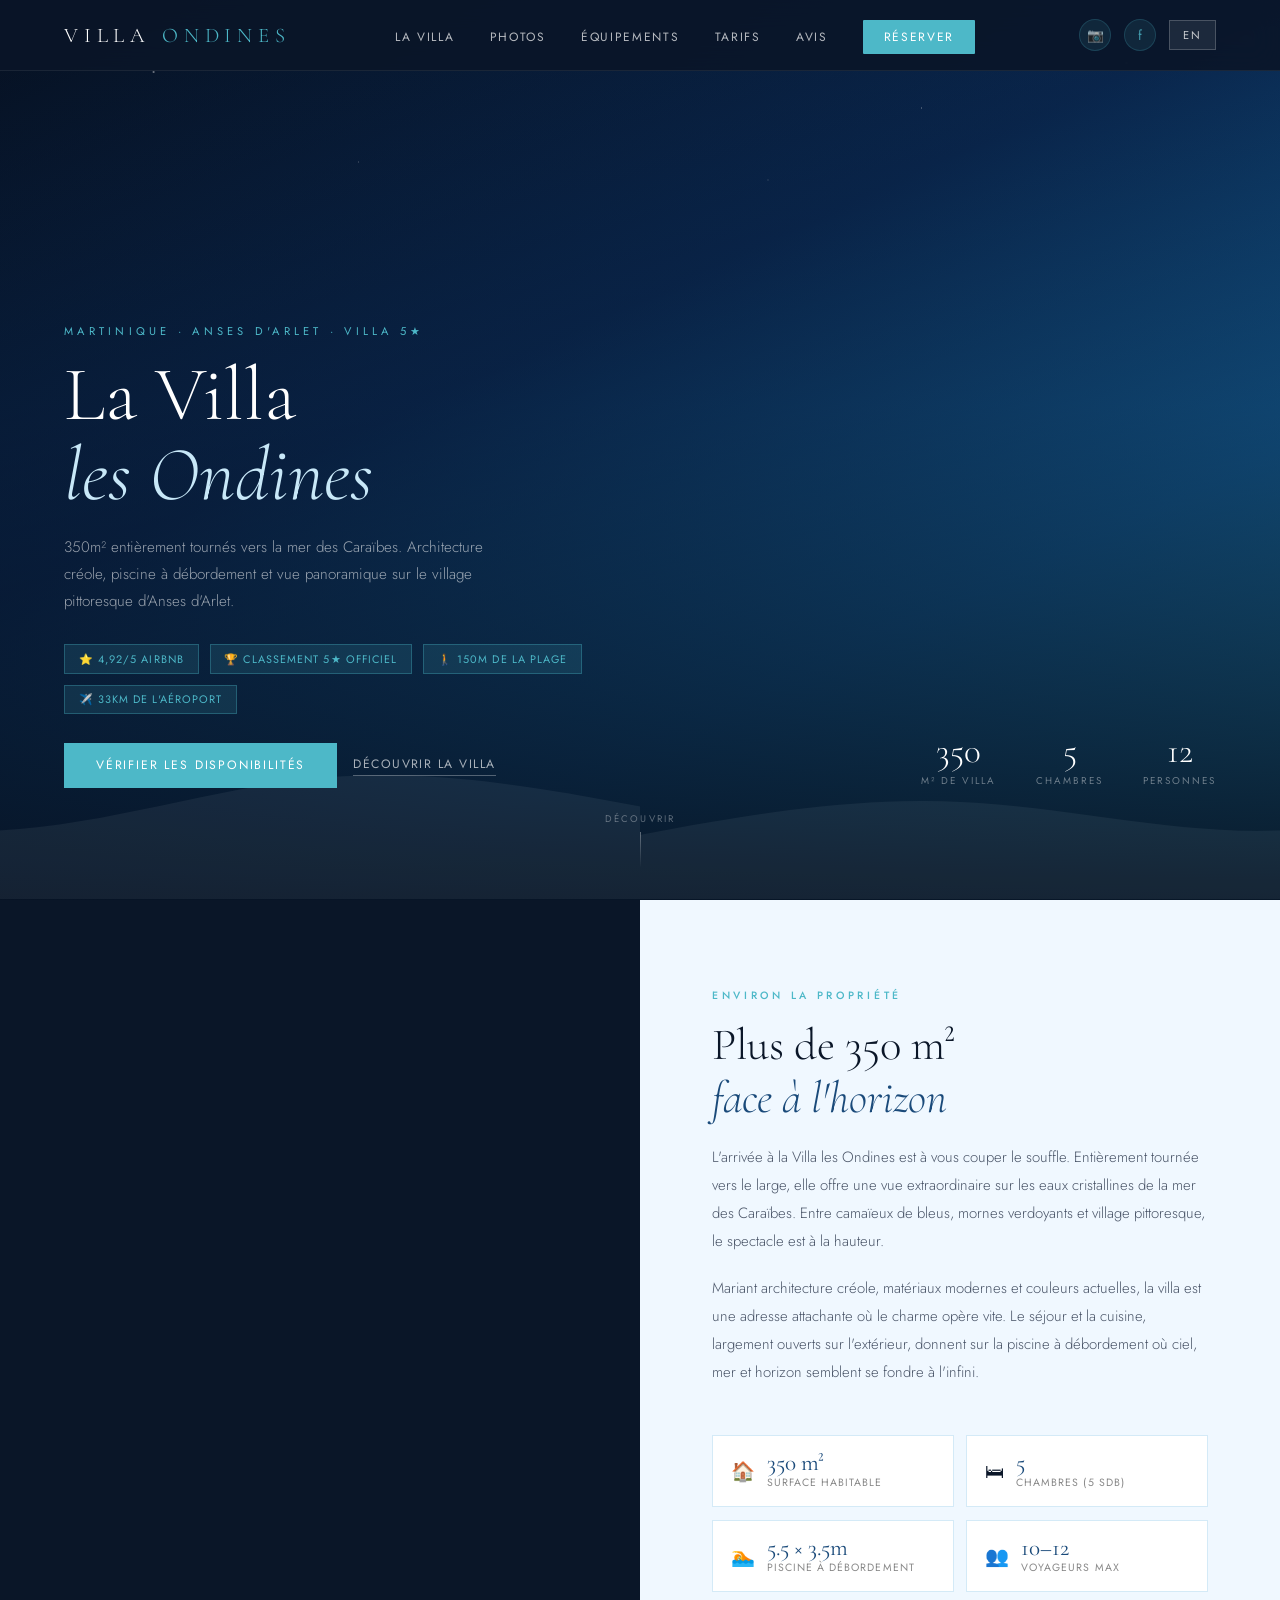
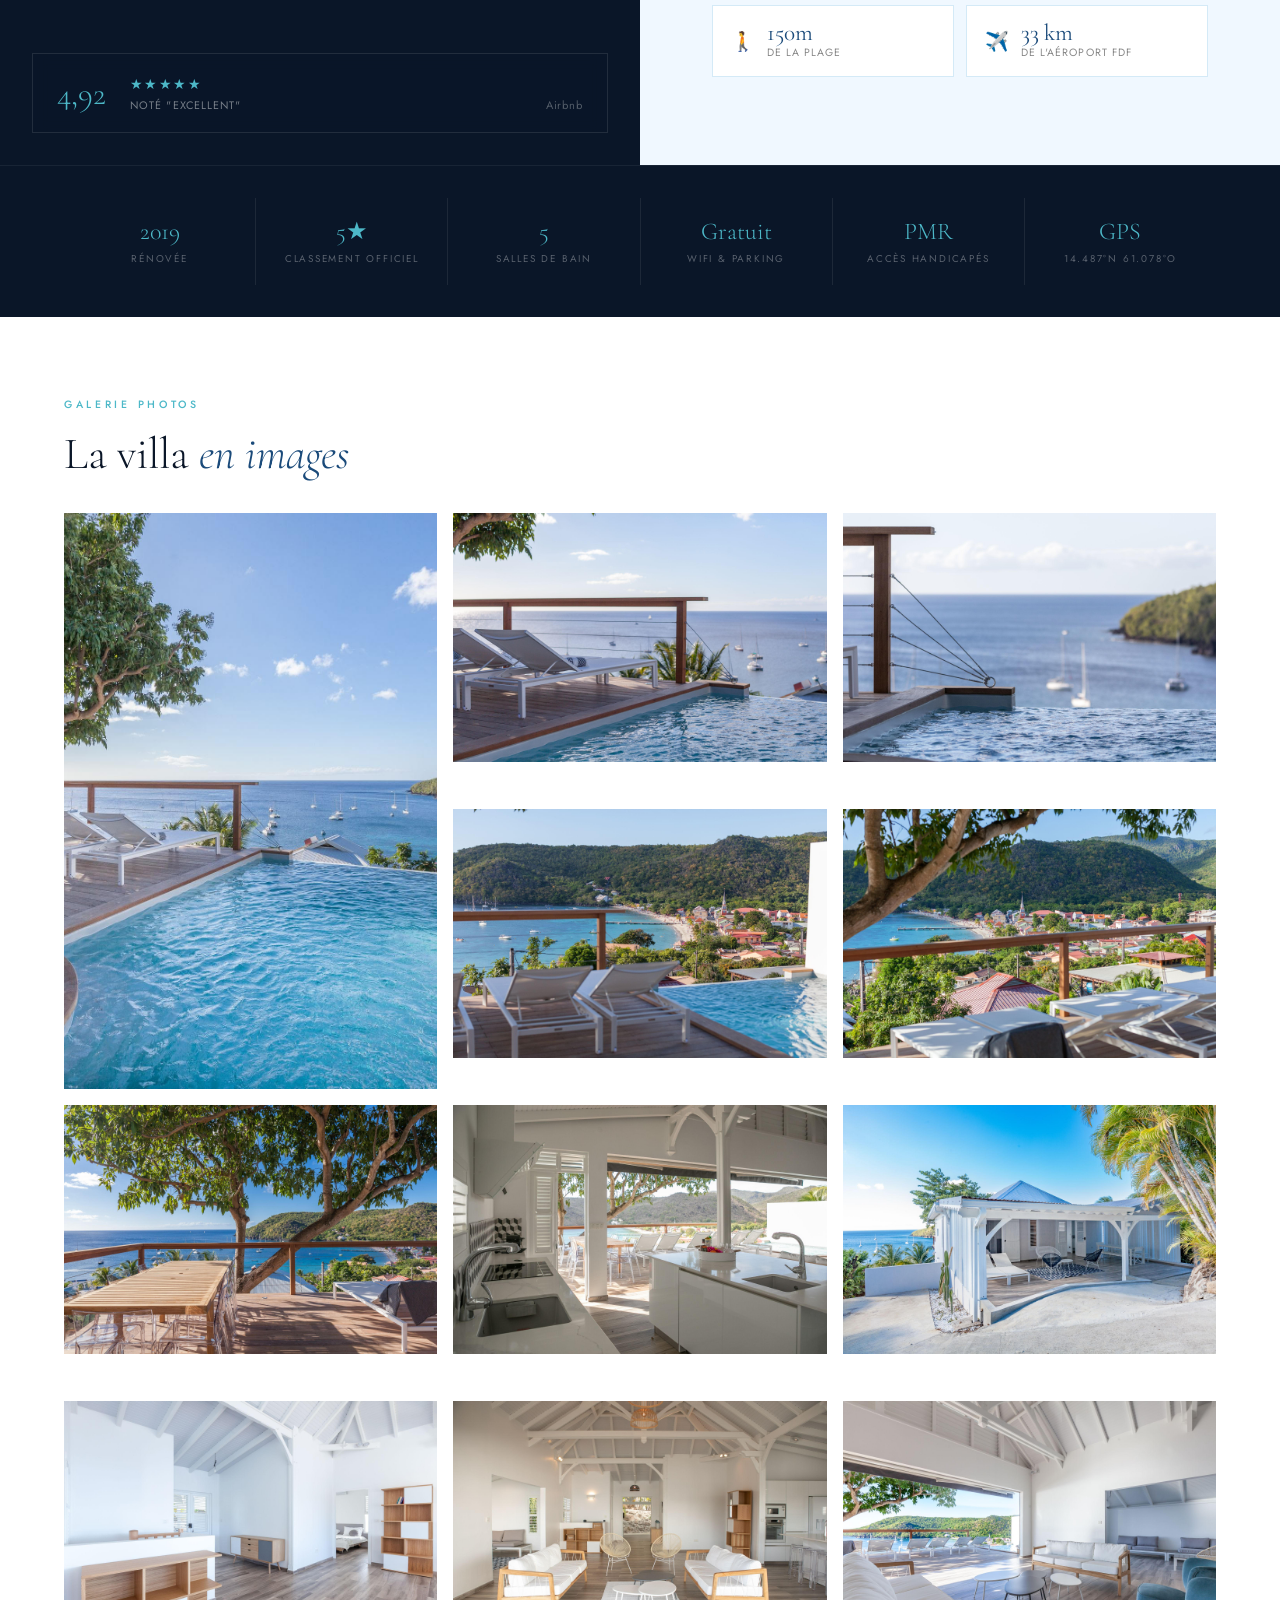
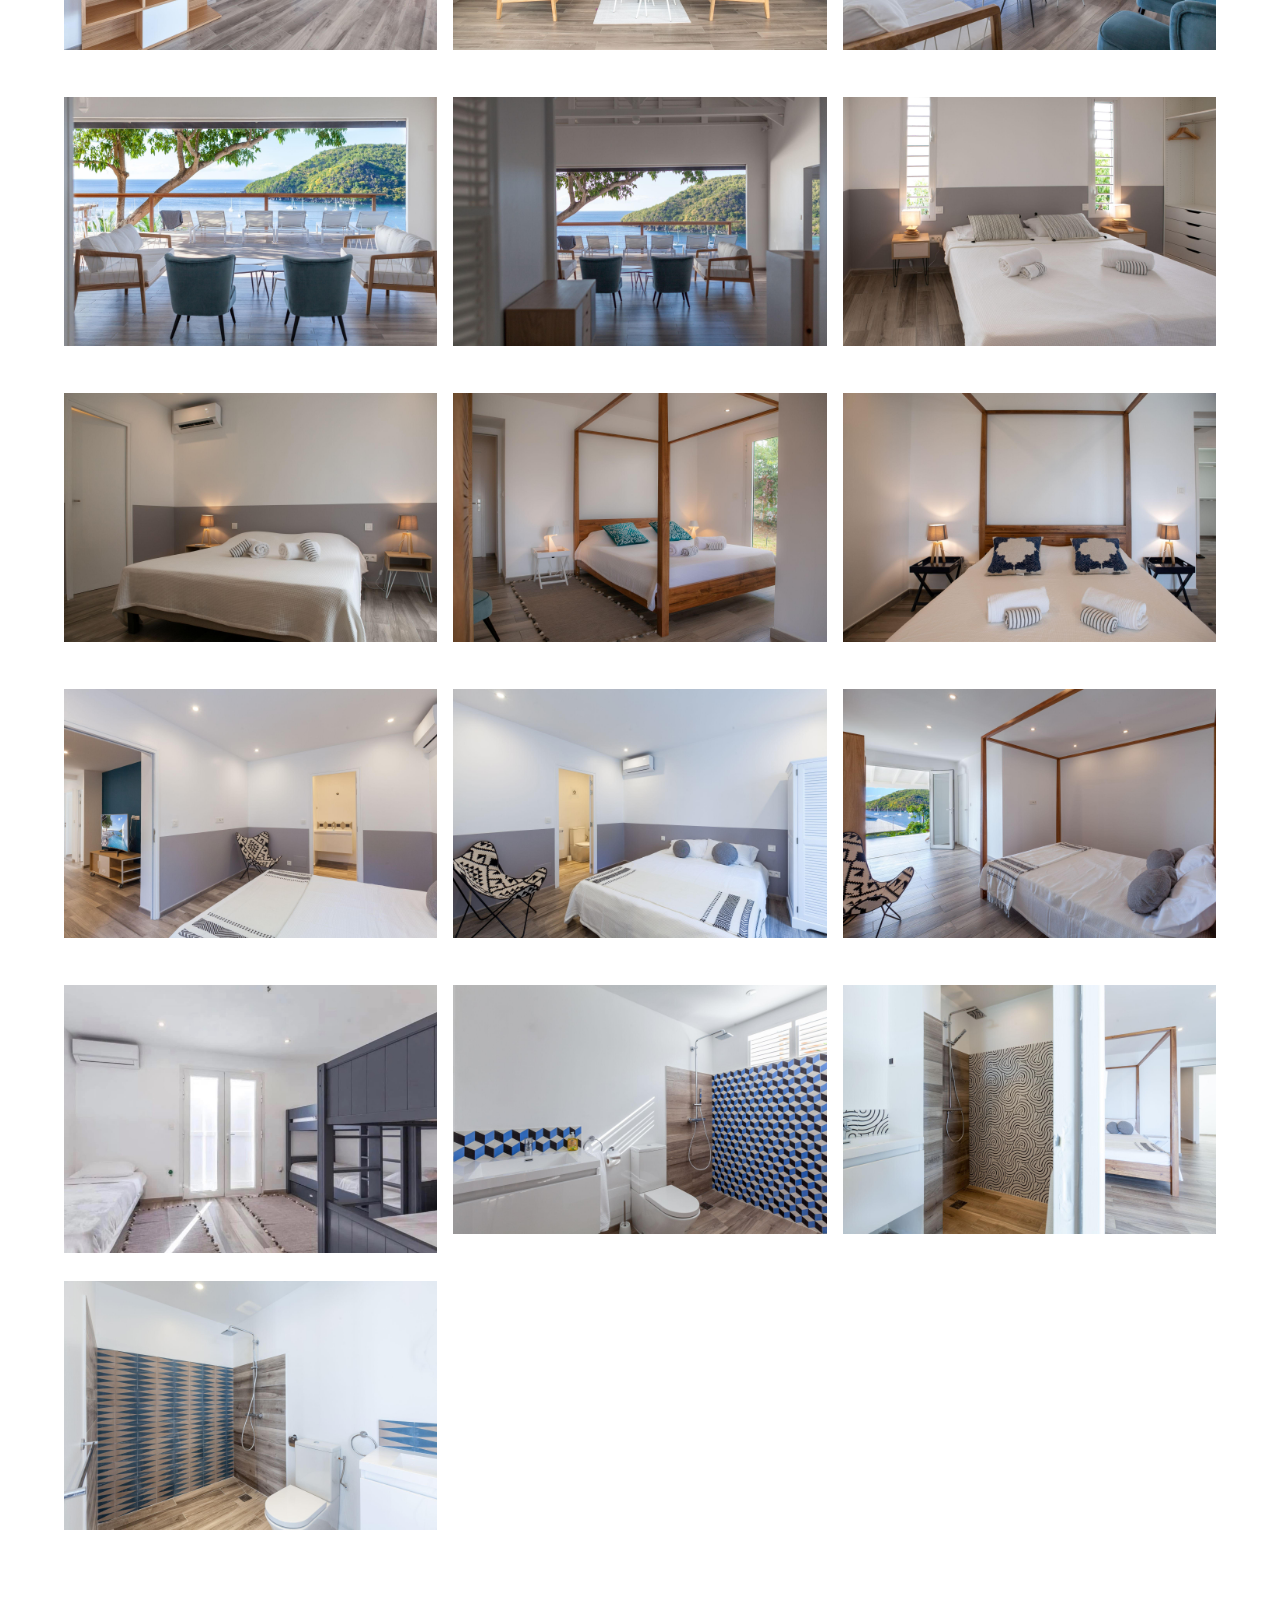
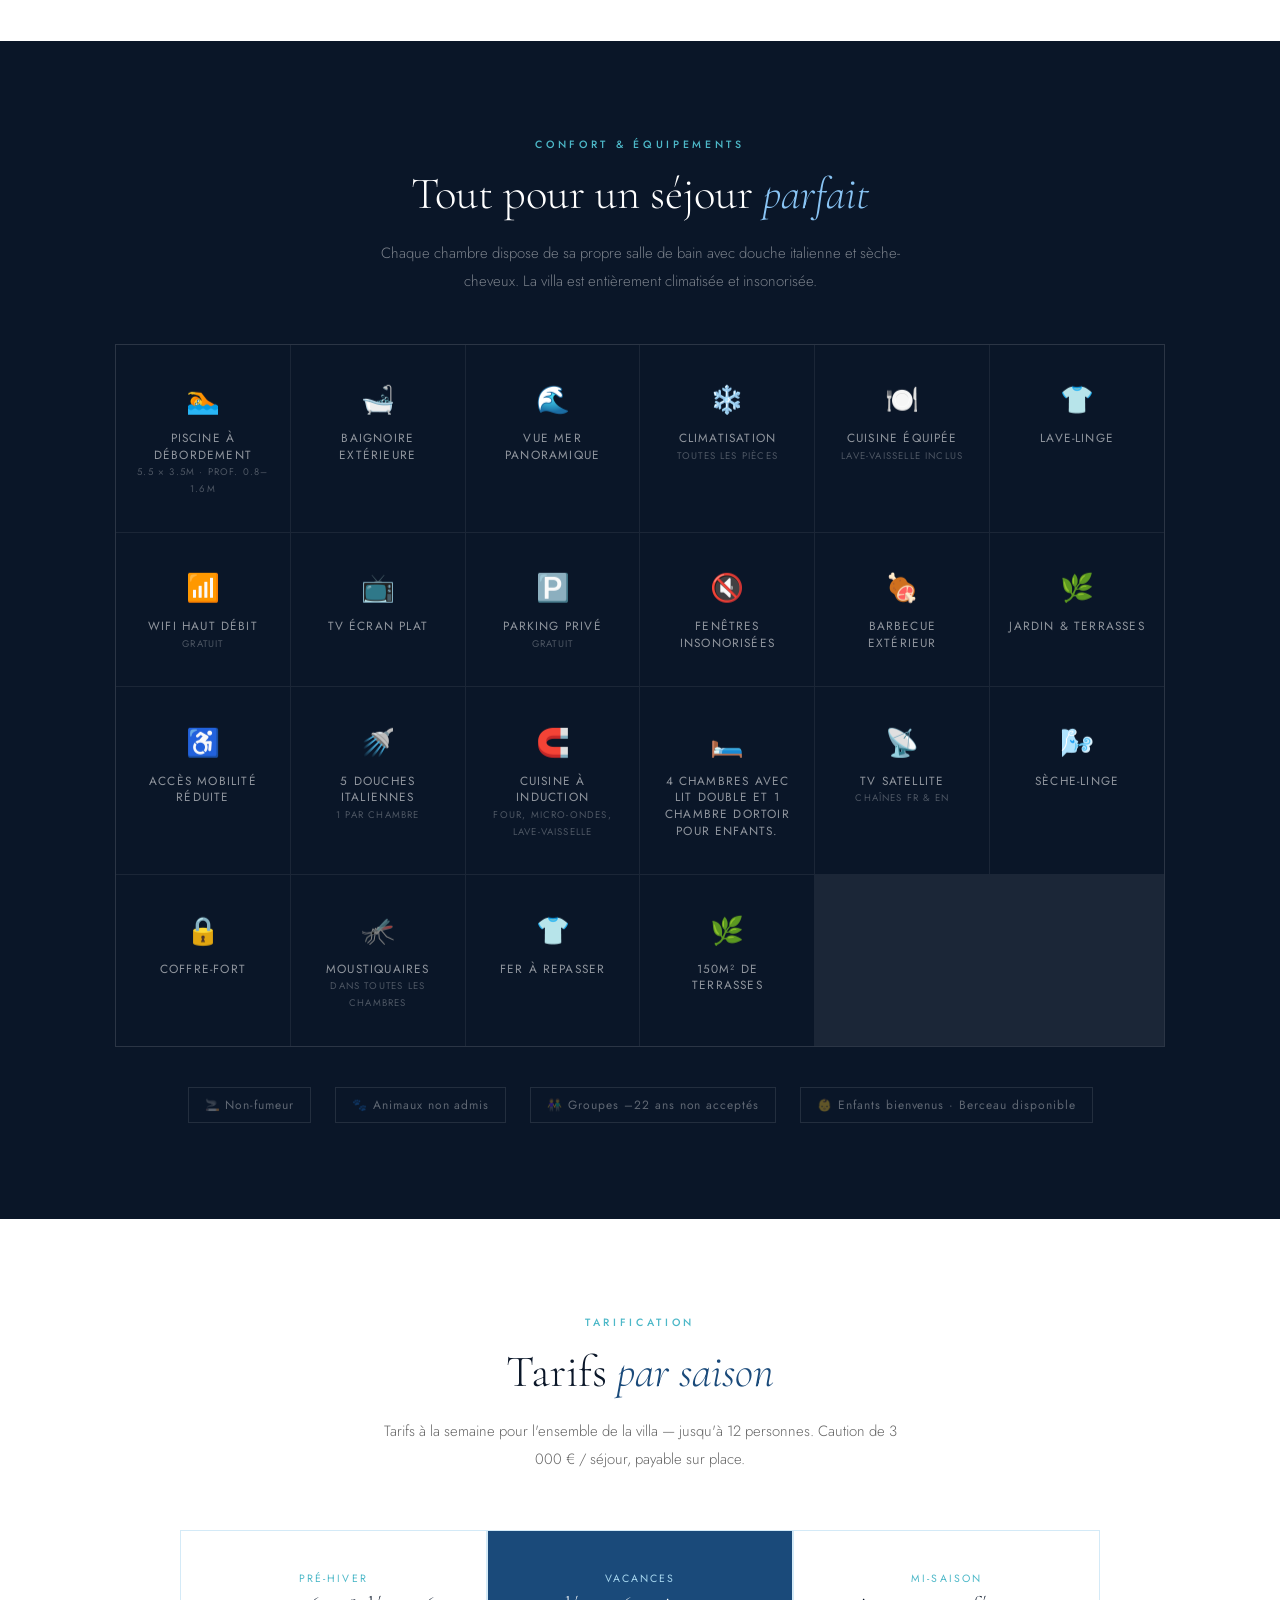
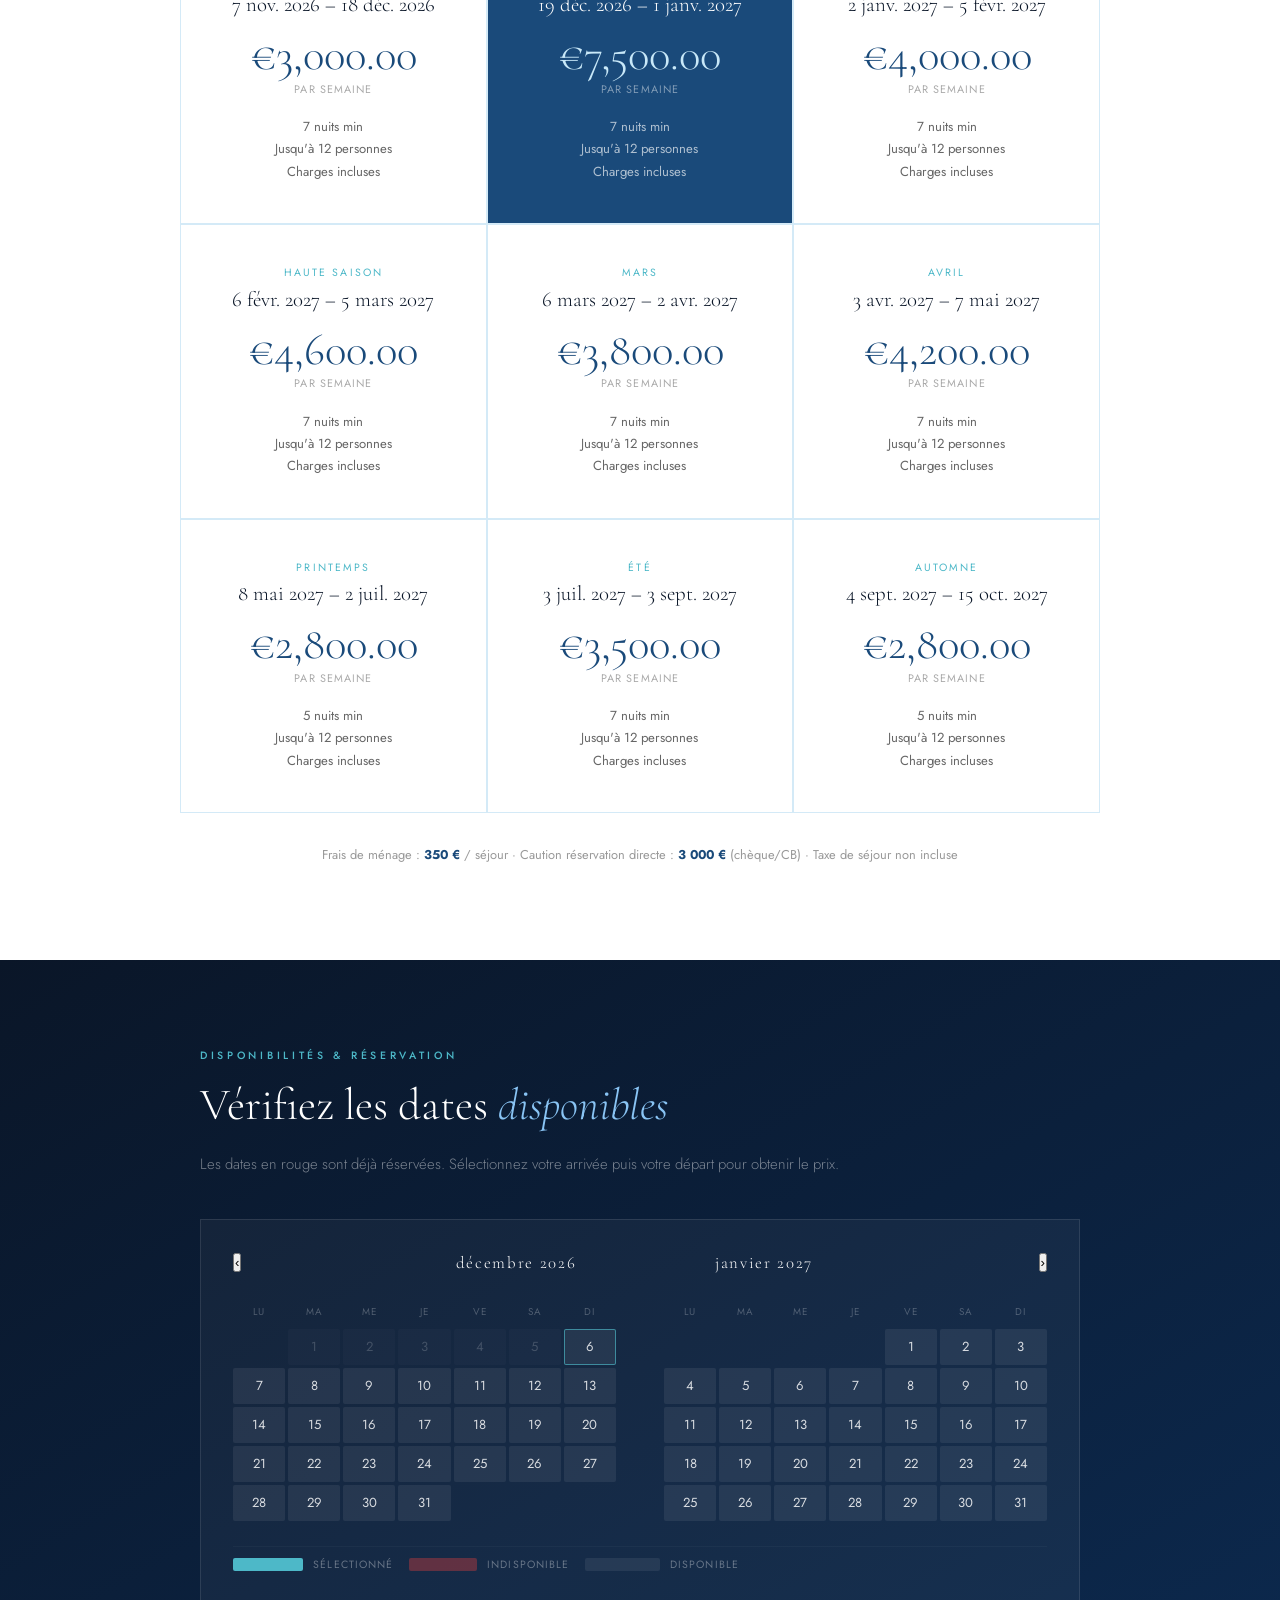
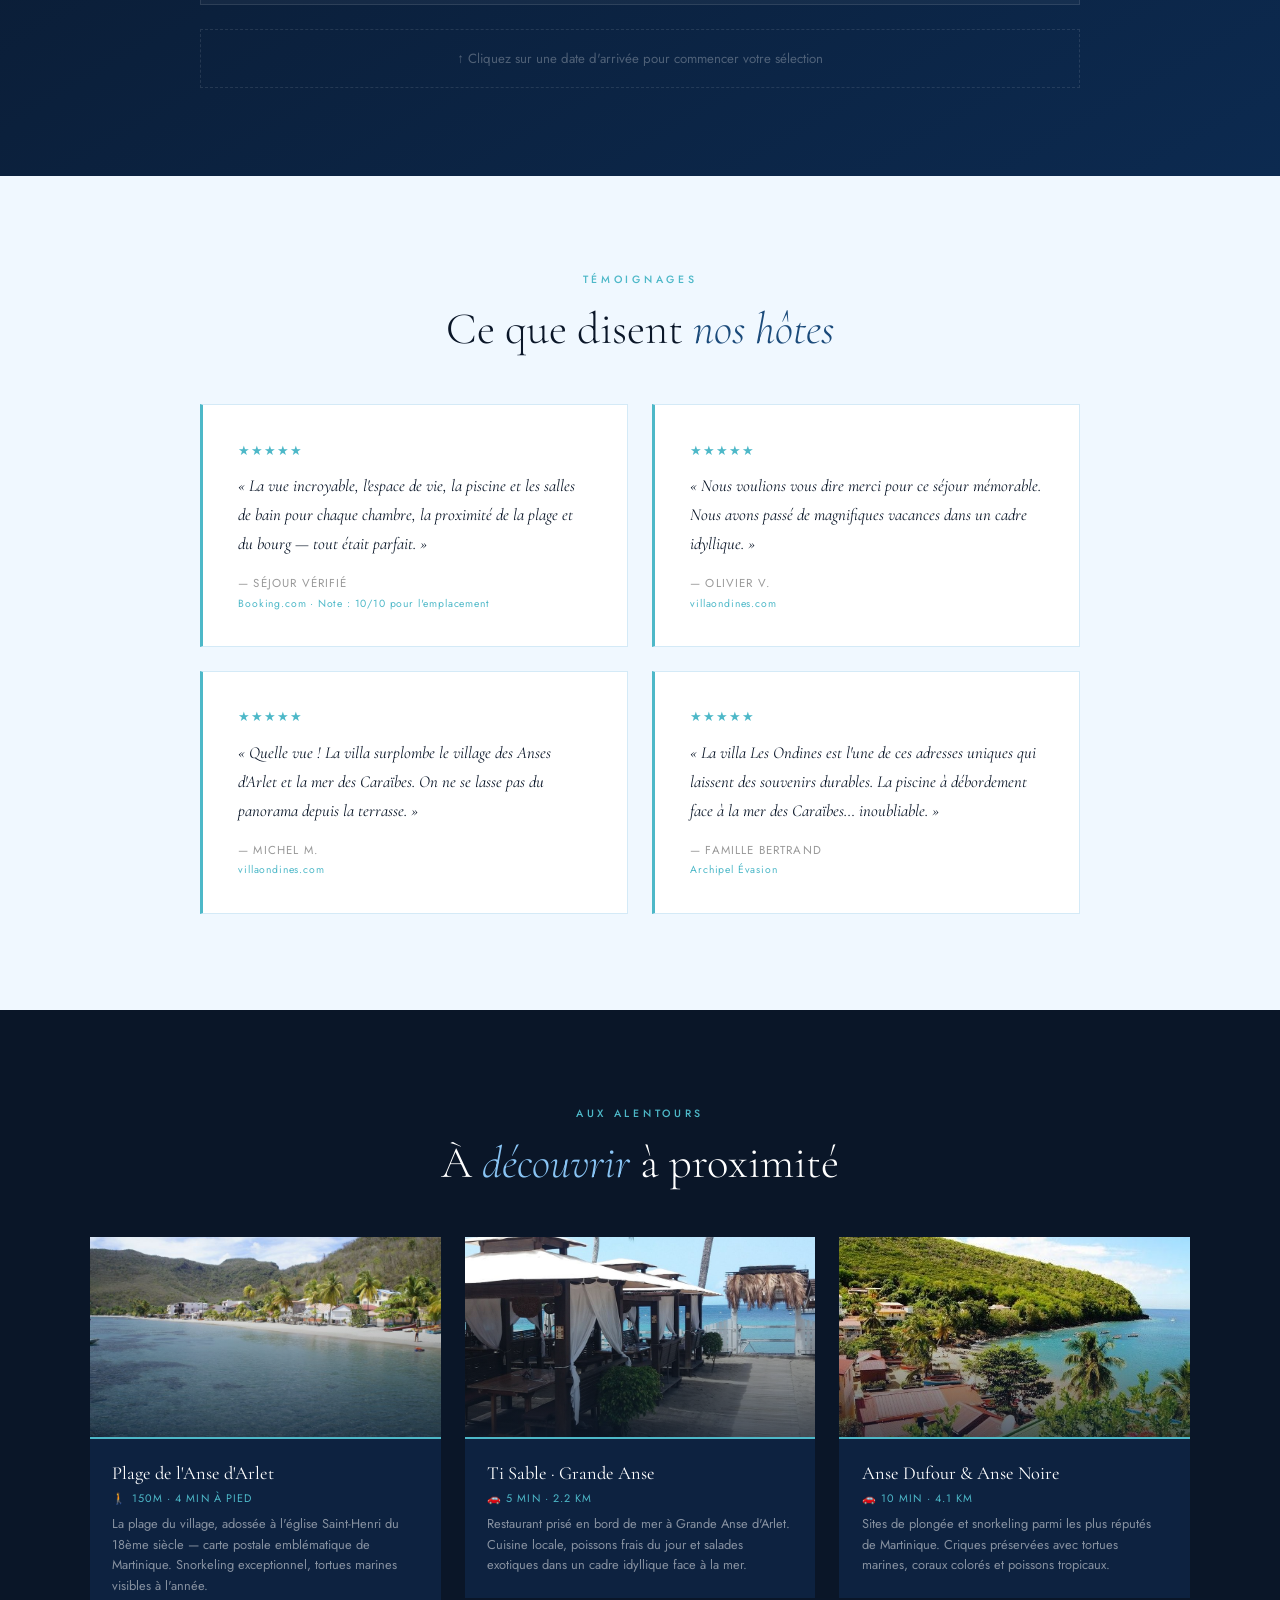
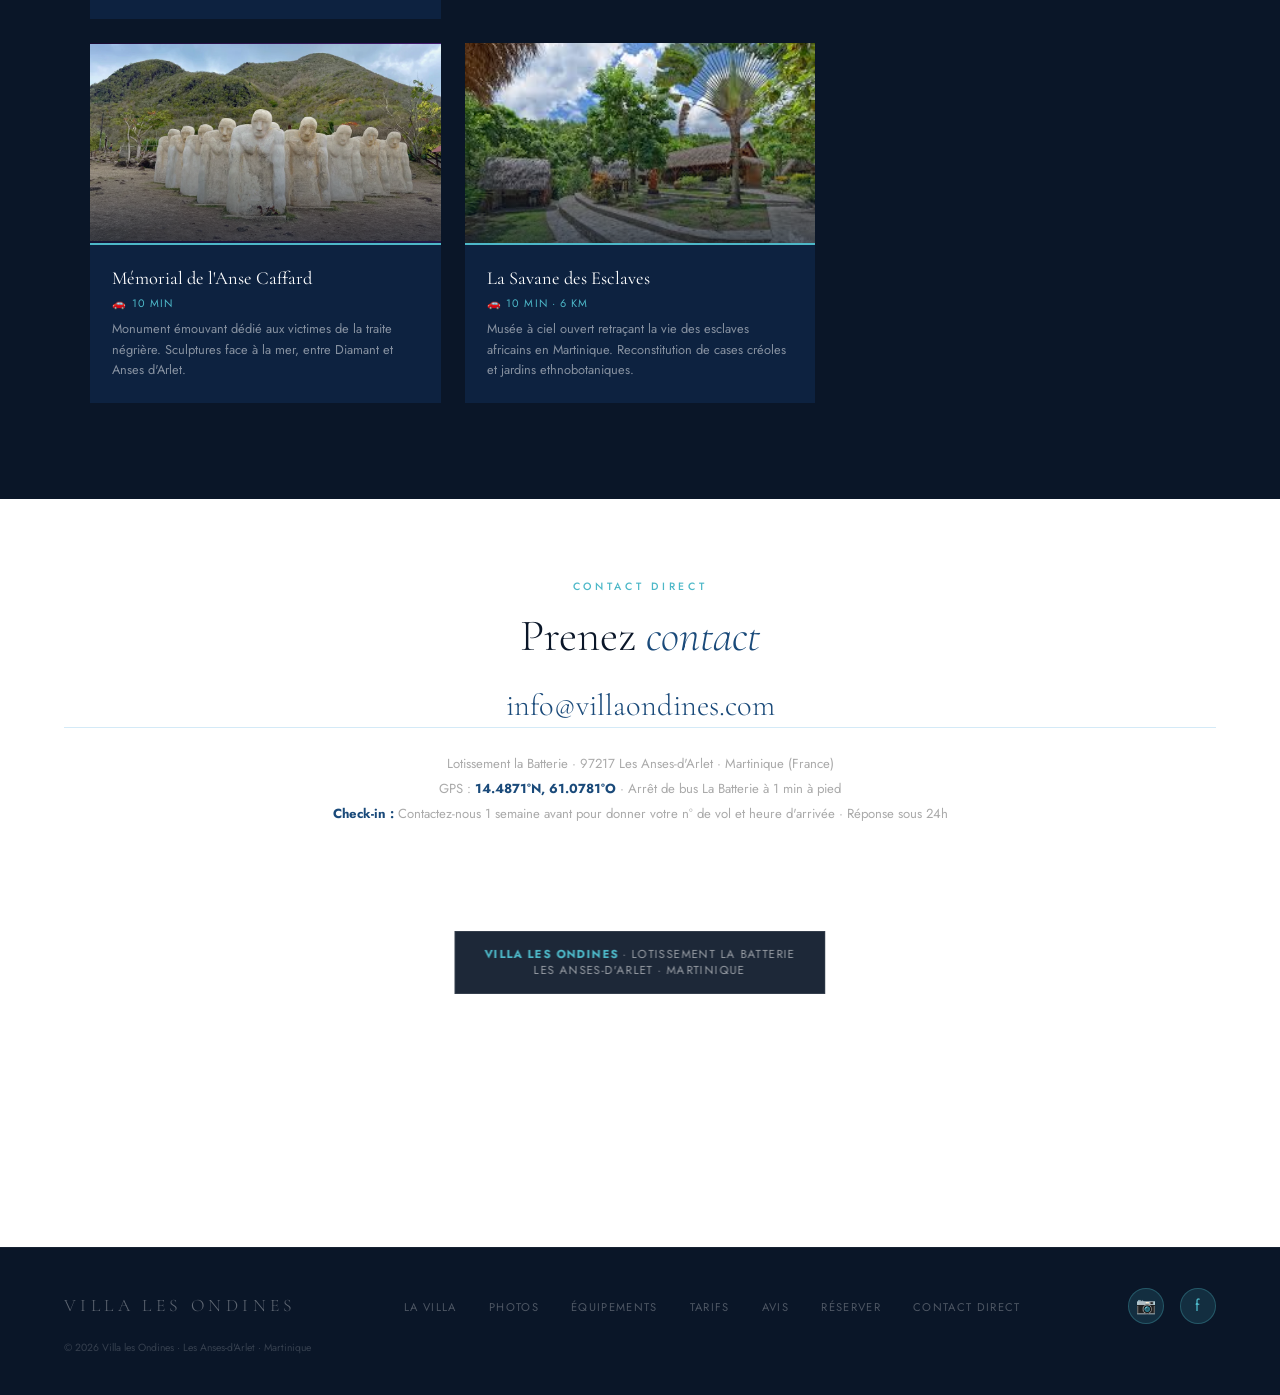
==== commit e7a421b6: "seasons functionality change" ====
--- a/index.html
+++ b/index.html
@@ -411,78 +411,7 @@
             <p class="section-body" style="max-width:520px;margin:0 auto;color:#666;">Tarifs à la semaine pour
                 l'ensemble de la villa — jusqu'à 12 personnes. Caution de 3 000 € / séjour, payable sur place.</p>
         </div>
-        <div class="rates-grid">
-            <div class="rate-card">
-                <div class="rate-season">MARS</div>
-                <div class="rate-name">7 Mar, 2026 - 3 Apr, 2026</div>
-                <div class="rate-price">€3,800.00</div>
-                <div class="rate-unit">Par semaine</div>
-                <div class="rate-details">7 nights min<br>Jusqu'à 12 personnes<br>Charges incluses</div>
-            </div>
-            <div class="rate-card">
-                <div class="rate-season">AVRIL</div>
-                <div class="rate-name">4 Apr, 2026 - 8 May, 2026</div>
-                <div class="rate-price">€4,200.00</div>
-                <div class="rate-unit">Par semaine</div>
-                <div class="rate-details">7 nights min<br>Jusqu'à 12 personnes<br>Charges incluses</div>
-            </div>
-            <div class="rate-card">
-                <div class="rate-season">PRINTEMPS</div>
-                <div class="rate-name">9 May, 2026 - 29 Jun, 2026</div>
-                <div class="rate-price">€2,800.00</div>
-                <div class="rate-unit">Par semaine</div>
-                <div class="rate-details">5 nights min<br>Jusqu'à 12 personnes<br>Charges incluses</div>
-            </div>
-            <div class="rate-card">
-                <div class="rate-season">ÉTÉ</div>
-                <div class="rate-name">29 Jun, 2026 - 28 Aug, 2026</div>
-                <div class="rate-price">€3,500.00</div>
-                <div class="rate-unit">Par semaine</div>
-                <div class="rate-details">7 nights min<br>Jusqu'à 12 personnes<br>Charges incluses</div>
-            </div>
-            <div class="rate-card">
-                <div class="rate-season">AUTOMNE</div>
-                <div class="rate-name">30 Aug, 2026 - 16 Oct, 2026</div>
-                <div class="rate-price">€2,800.00</div>
-                <div class="rate-unit">Par semaine</div>
-                <div class="rate-details">5 nights min<br>Jusqu'à 12 personnes<br>Charges incluses</div>
-            </div>
-            <div class="rate-card">
-                <div class="rate-season">TOUSSAINT</div>
-                <div class="rate-name">17 Oct, 2026 - 6 Nov, 2026</div>
-                <div class="rate-price">€3,500.00</div>
-                <div class="rate-unit">Par semaine</div>
-                <div class="rate-details">7 nights min<br>Jusqu'à 12 personnes<br>Charges incluses</div>
-            </div>
-            <div class="rate-card">
-                <div class="rate-season">PRÉ-HIVER</div>
-                <div class="rate-name">7 Nov, 2026 - 18 Dec, 2026</div>
-                <div class="rate-price">€3,000.00</div>
-                <div class="rate-unit">Par semaine</div>
-                <div class="rate-details">7 nights min<br>Jusqu'à 12 personnes<br>Charges incluses</div>
-            </div>
-            <div class="rate-card featured">
-                <div class="rate-season">VACANCES</div>
-                <div class="rate-name">19 Dec, 2026 - 1 Jan, 2027</div>
-                <div class="rate-price">€7,500.00</div>
-                <div class="rate-unit">Par semaine</div>
-                <div class="rate-details">7 nights min<br>Jusqu'à 12 personnes<br>Charges incluses</div>
-            </div>
-            <div class="rate-card">
-                <div class="rate-season">MI-SAISON</div>
-                <div class="rate-name">2 Jan, 2027 - 5 Feb, 2027</div>
-                <div class="rate-price">€4,000.00</div>
-                <div class="rate-unit">Par semaine</div>
-                <div class="rate-details">7 nights min<br>Jusqu'à 12 personnes<br>Charges incluses</div>
-            </div>
-            <div class="rate-card">
-                <div class="rate-season">HAUTE SAISON</div>
-                <div class="rate-name">6 Feb, 2027 - 5 Mar, 2027</div>
-                <div class="rate-price">€4,600.00</div>
-                <div class="rate-unit">Par semaine</div>
-                <div class="rate-details">7 nights min<br>Jusqu'à 12 personnes<br>Charges incluses</div>
-            </div>
-        </div>
+       <div class="rates-grid" id="rates-grid"></div>
         <p class="deposit-note">Frais de ménage : <strong>350 €</strong> / séjour · Caution réservation directe :
             <strong>3 000 €</strong> (chèque/CB) · Taxe de séjour non incluse
         </p>
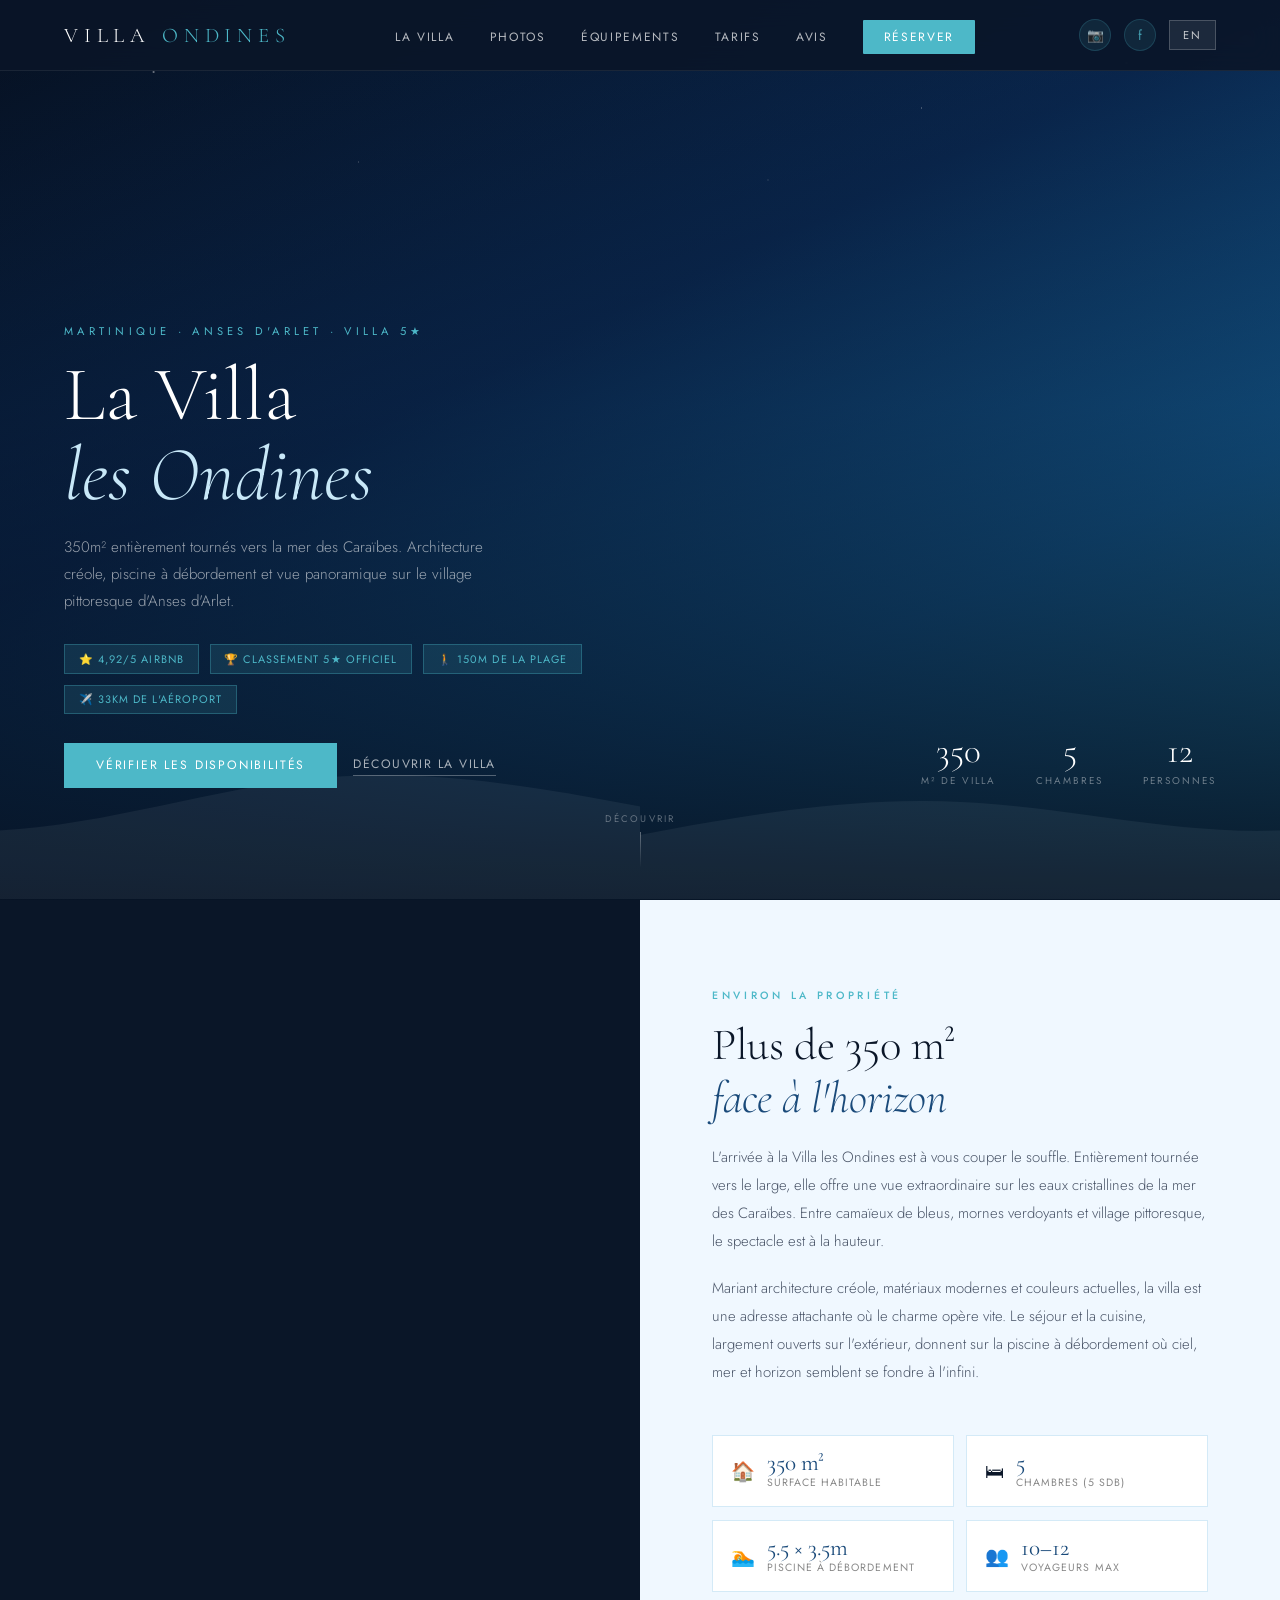
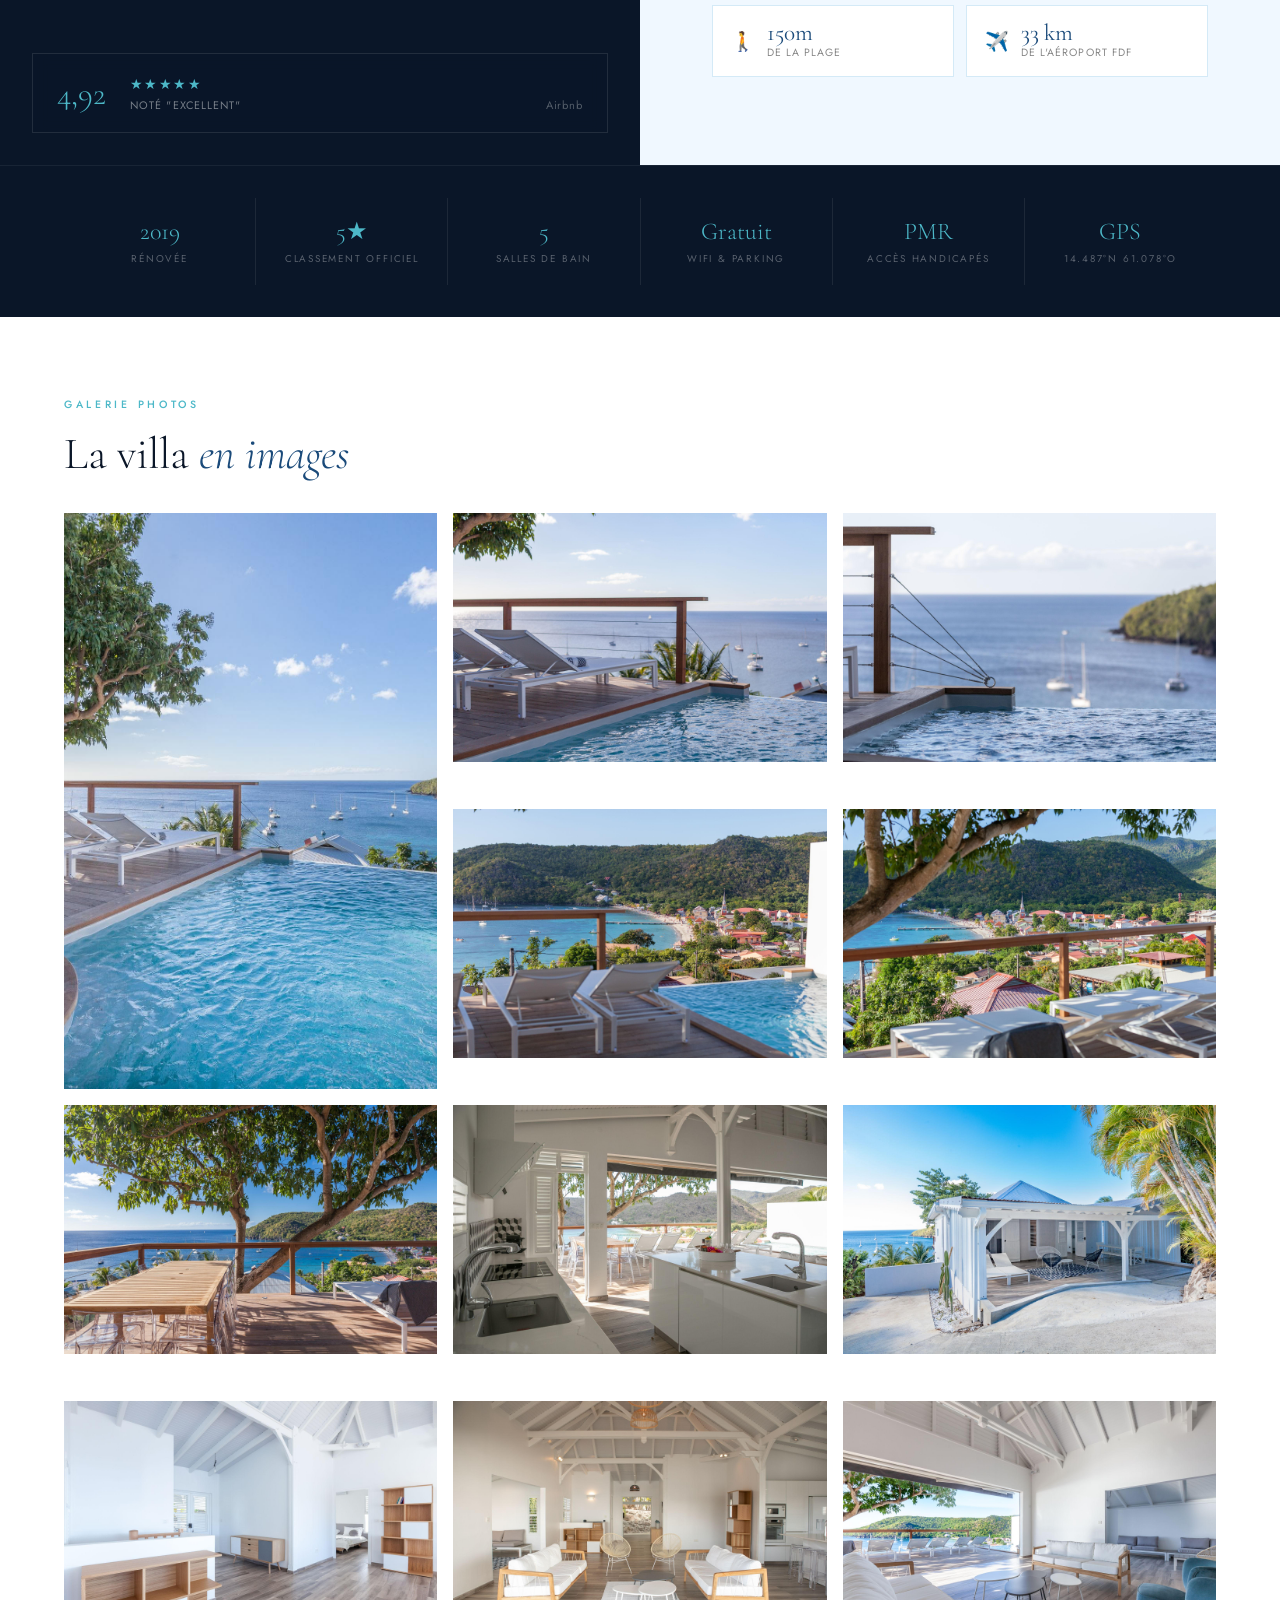
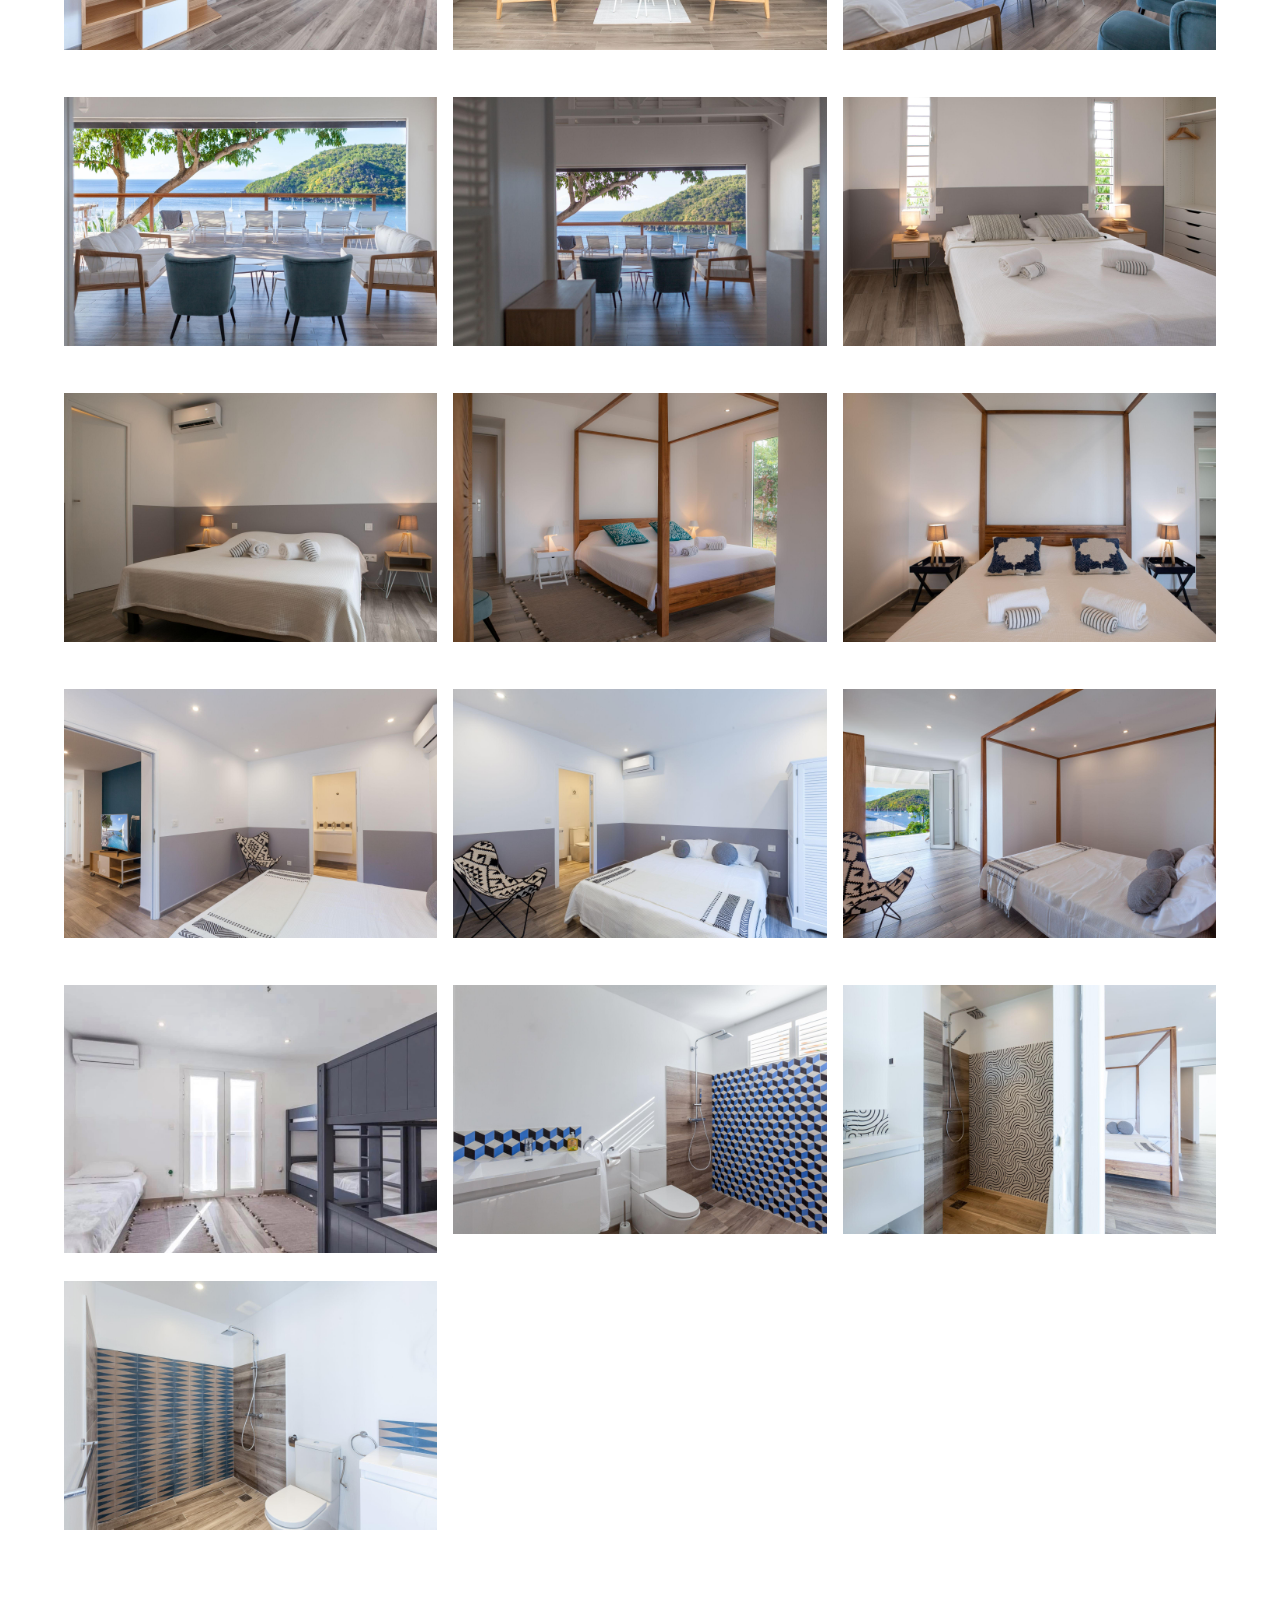
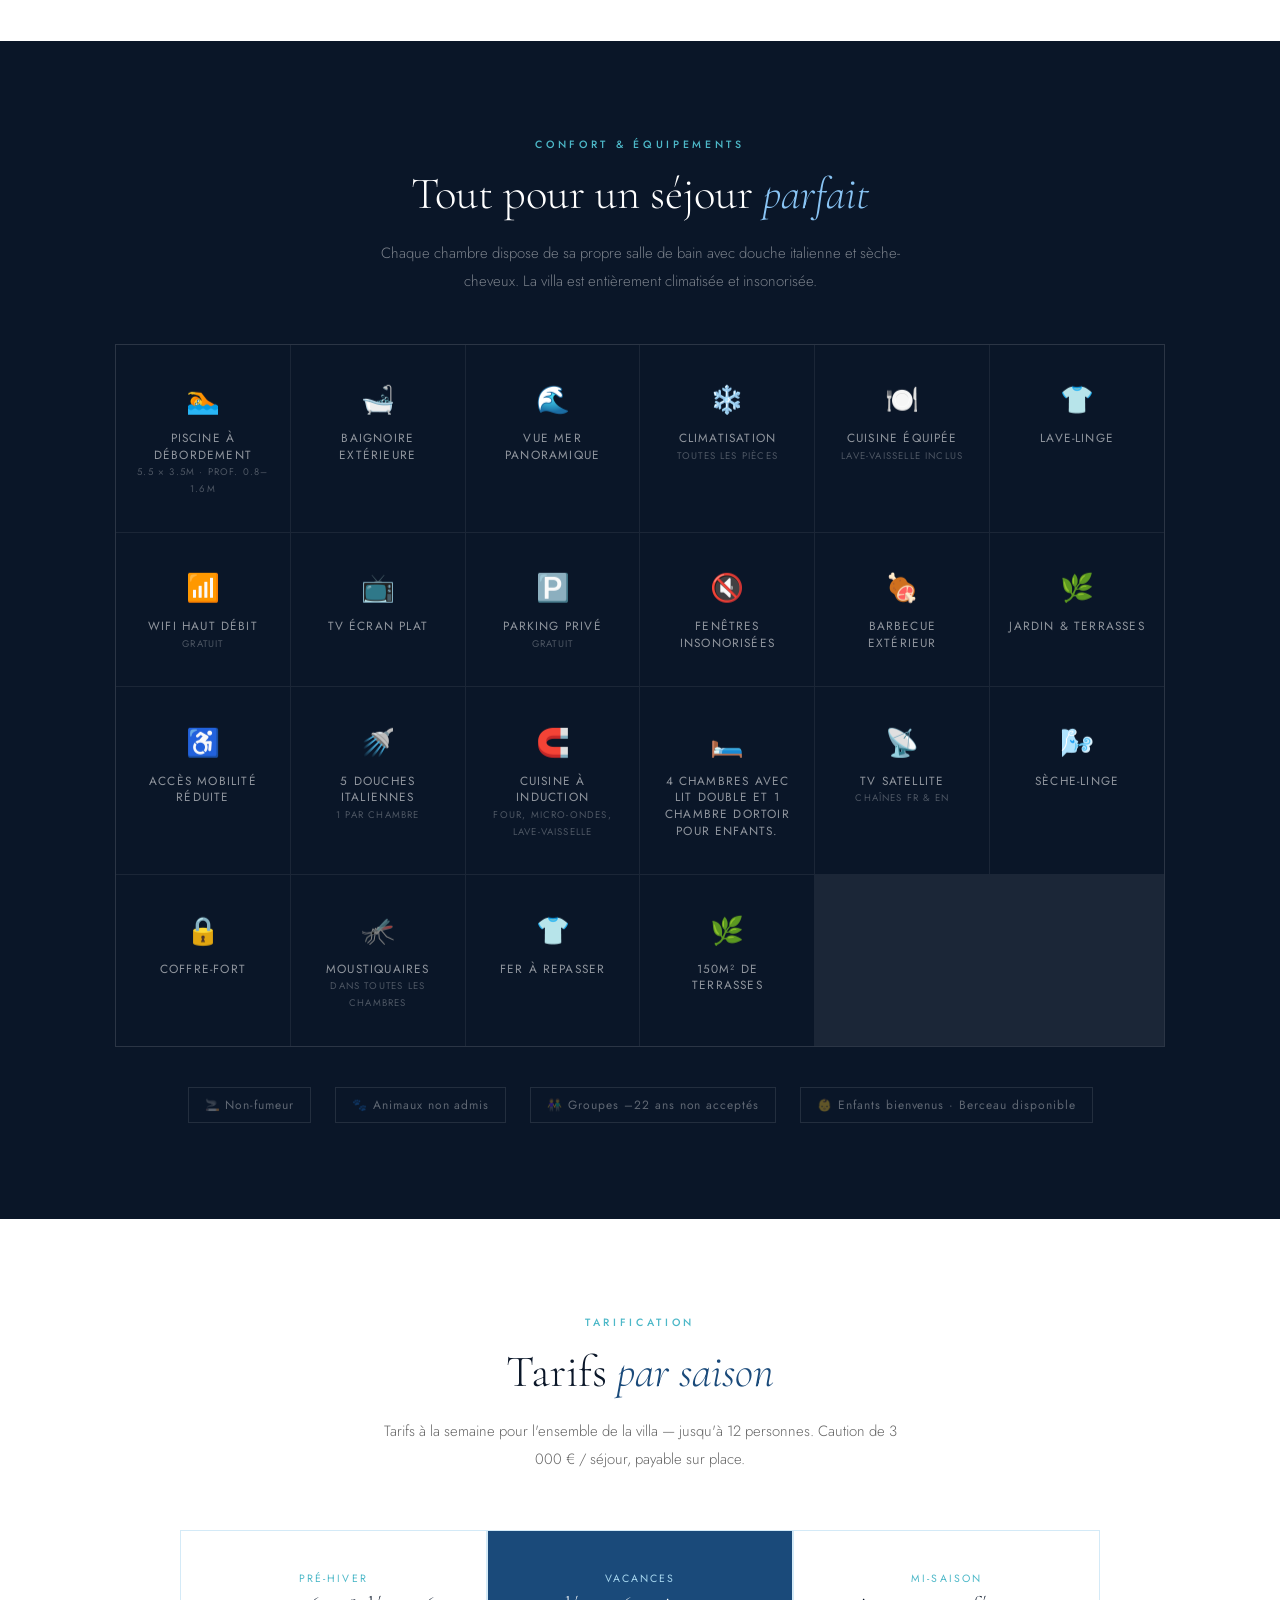
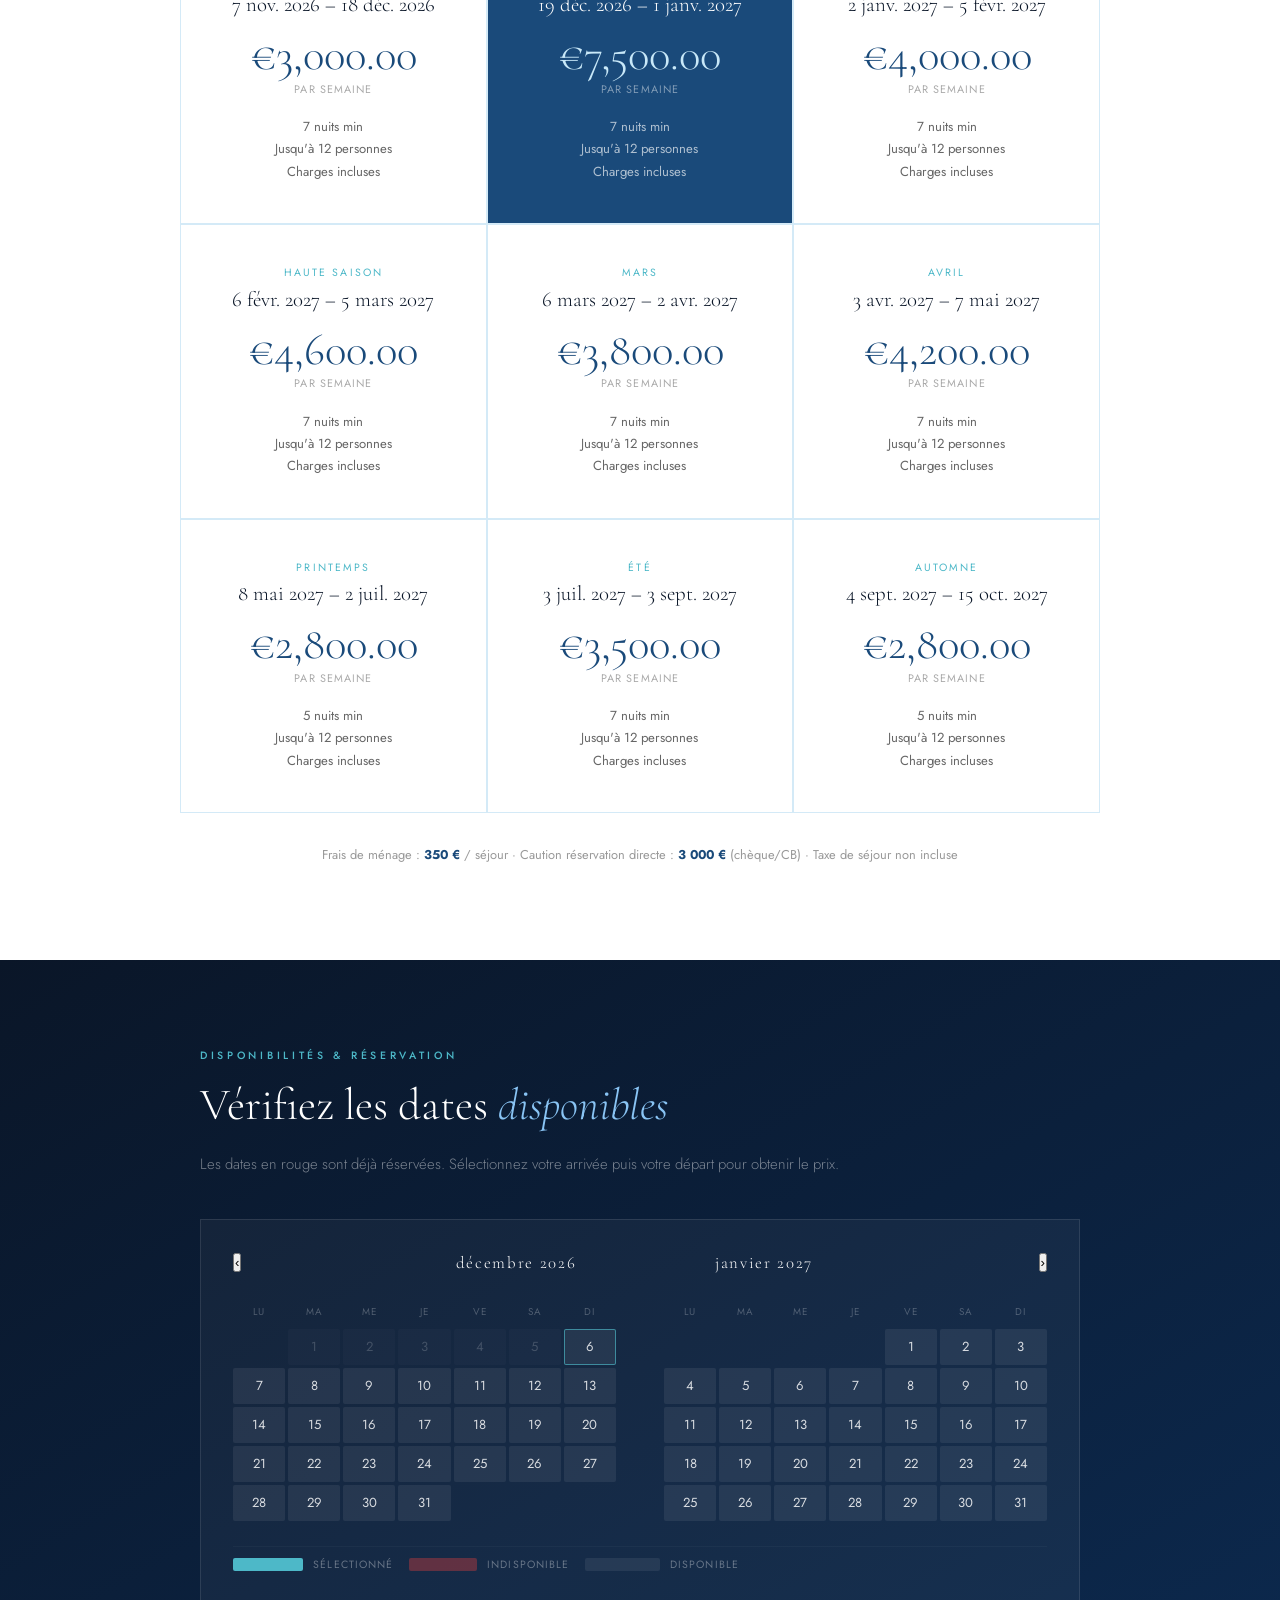
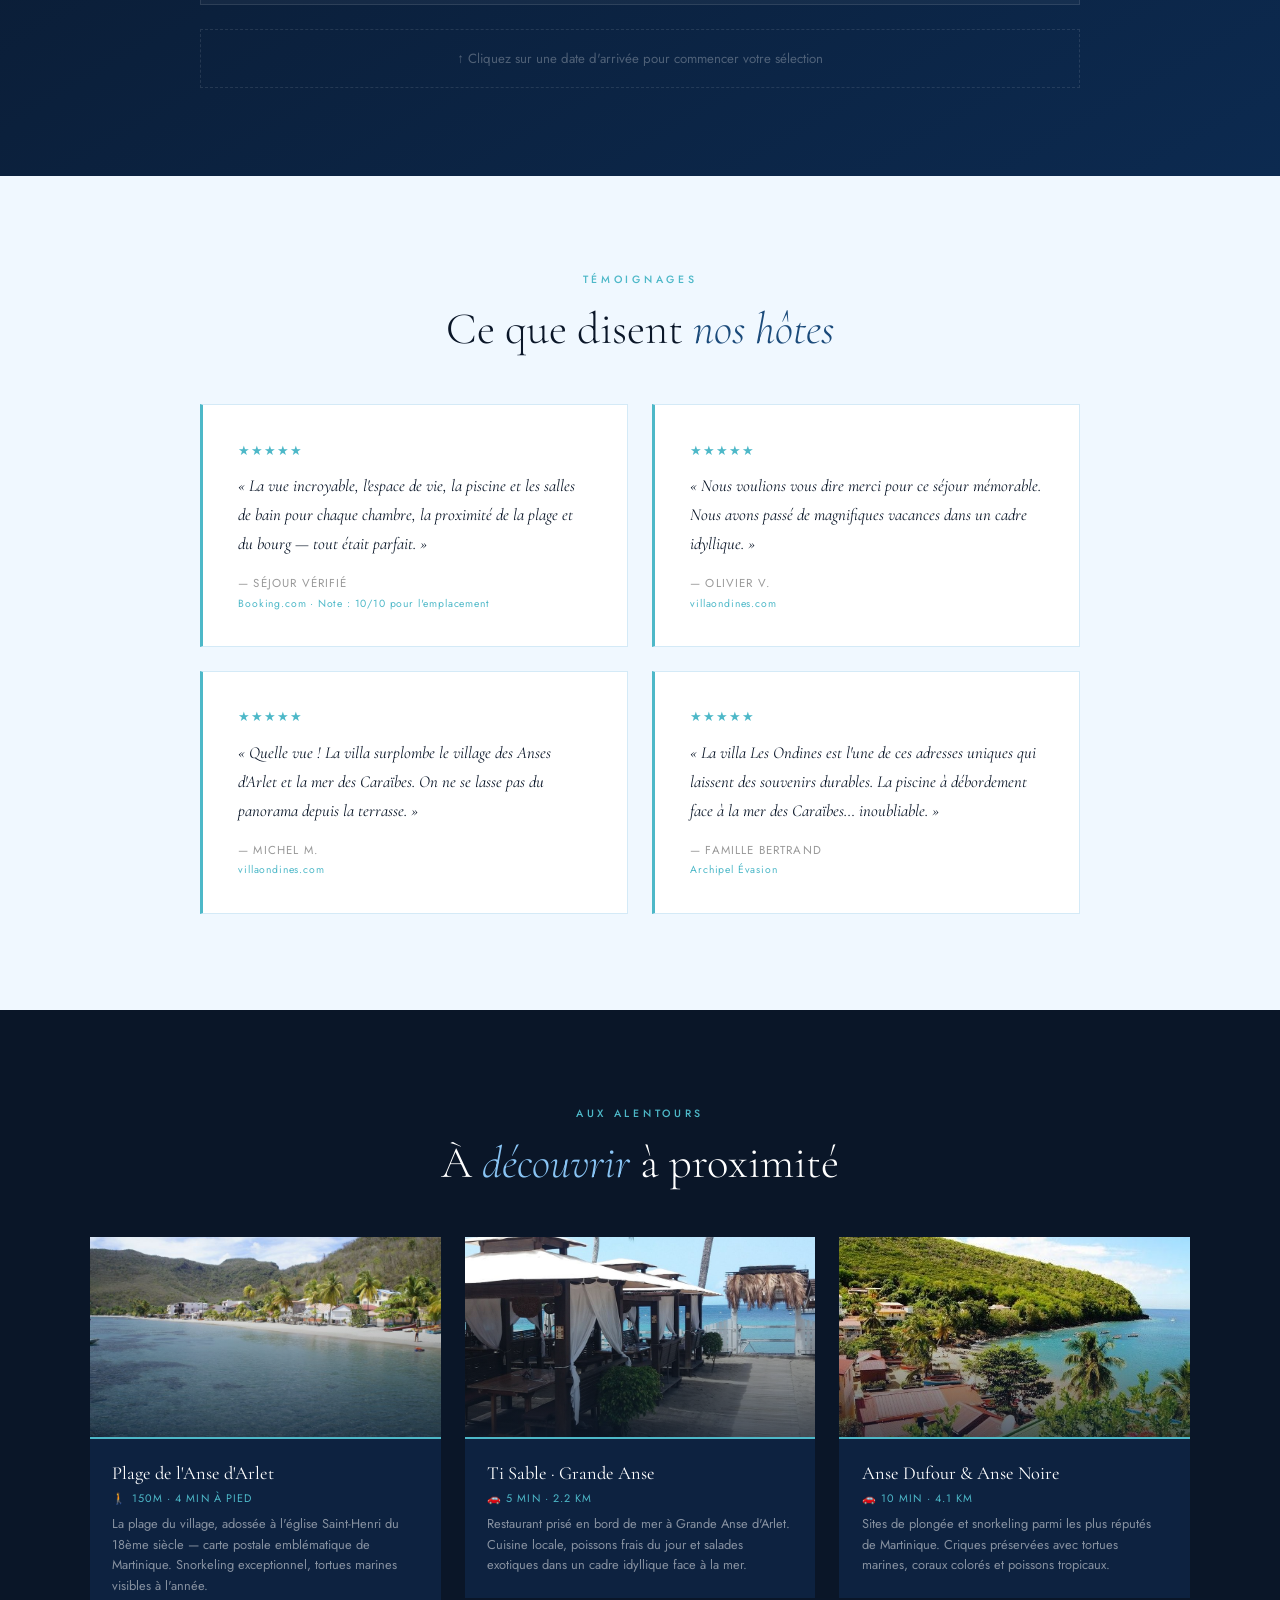
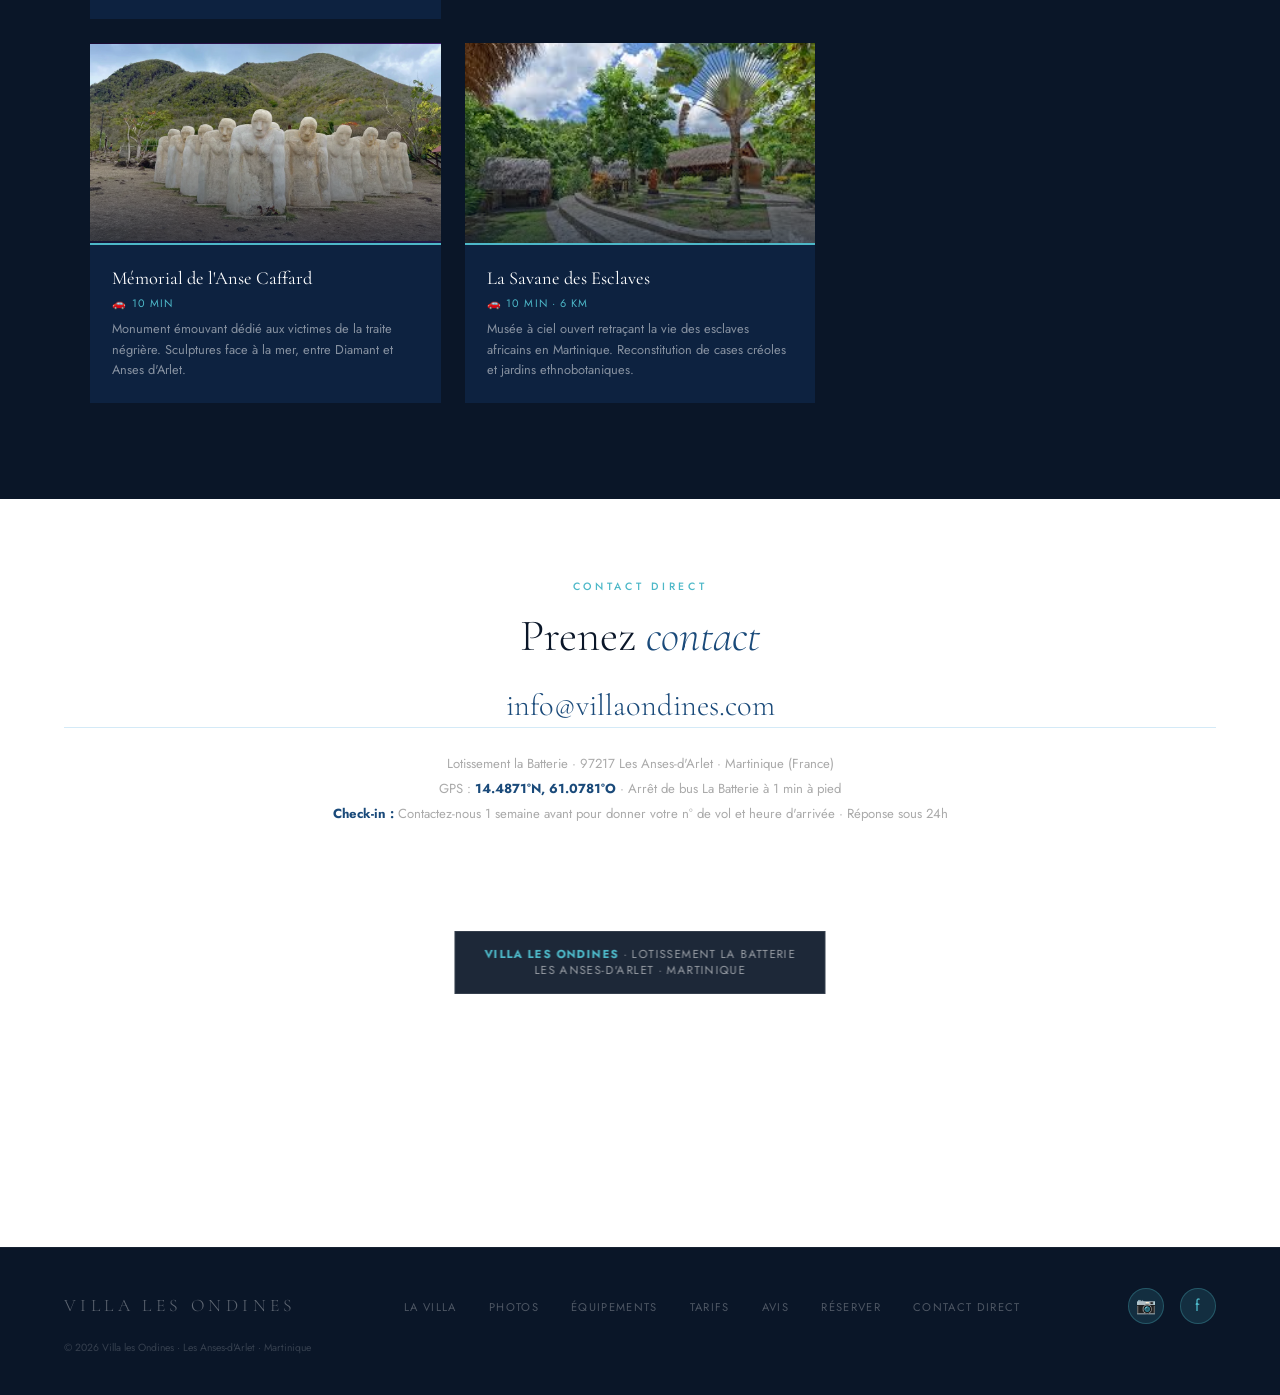
==== commit b9fe7348: "edits to make site more visible" ====
--- a/index.html
+++ b/index.html
@@ -4,16 +4,83 @@
 <head>
     <meta charset="UTF-8">
     <meta name="viewport" content="width=device-width, initial-scale=1.0">
+
     <title>Villa les Ondines 5★ — Anses d'Arlet, Martinique</title>
     <meta name="description"
         content="Villa les Ondines 5★ — 350m² face à la mer des Caraïbes. Piscine à débordement, 5 chambres, 5 salles de bain, vue panoramique sur Anses d'Arlet, Martinique.">
+
+    <!-- Canonical + favicon -->
+    <link rel="canonical" href="https://villaondines.com/">
+    <link rel="icon" type="image/svg+xml" href="/favicon.svg">
+
+    <!-- Open Graph (Facebook, WhatsApp, LinkedIn, iMessage previews) -->
+    <meta property="og:type" content="website">
+    <meta property="og:site_name" content="Villa les Ondines">
+    <meta property="og:title" content="Villa les Ondines 5★ — Anses d'Arlet, Martinique">
+    <meta property="og:description"
+        content="350m² face à la mer des Caraïbes. Piscine à débordement, 5 chambres, vue panoramique sur Anses d'Arlet, Martinique.">
+    <meta property="og:url" content="https://villaondines.com/">
+    <meta property="og:image" content="https://villaondines.com/figures/villa-images/terasse1.jpg">
+    <meta property="og:image:alt" content="Vue sur la mer des Caraïbes depuis la terrasse de la Villa les Ondines">
+    <meta property="og:locale" content="fr_FR">
+    <meta property="og:locale:alternate" content="en_GB">
+
+    <!-- Twitter / X -->
+    <meta name="twitter:card" content="summary_large_image">
+    <meta name="twitter:title" content="Villa les Ondines 5★ — Anses d'Arlet, Martinique">
+    <meta name="twitter:description"
+        content="350m² face à la mer des Caraïbes. Piscine à débordement, 5 chambres, vue panoramique.">
+    <meta name="twitter:image" content="https://villaondines.com/figures/villa-images/terasse1.jpg">
+
     <link
         href="https://fonts.googleapis.com/css2?family=Cormorant+Garamond:ital,wght@0,300;0,400;1,300;1,400&family=Jost:wght@300;400;500&display=swap"
         rel="stylesheet">
     <link rel="stylesheet" href="styles.css">
     <script src="app.js" defer></script>
 
-    
+    <!-- Structured data: helps Google understand this is a 5★ lodging -->
+    <script type="application/ld+json">
+    {
+      "@context": "https://schema.org",
+      "@type": "LodgingBusiness",
+      "name": "Villa les Ondines",
+      "description": "Villa 5★ de 350m² face à la mer des Caraïbes aux Anses-d'Arlet, Martinique. Piscine à débordement, 5 chambres, 5 salles de bain, vue panoramique.",
+      "url": "https://villaondines.com/",
+      "email": "info@villaondines.com",
+      "image": [
+        "https://villaondines.com/figures/villa-images/terasse1.jpg",
+        "https://villaondines.com/figures/villa-images/salon1.jpg",
+        "https://villaondines.com/figures/villa-images/chambre1.jpg"
+      ],
+      "address": {
+        "@type": "PostalAddress",
+        "streetAddress": "Lotissement la Batterie",
+        "addressLocality": "Les Anses-d'Arlet",
+        "postalCode": "97217",
+        "addressRegion": "Martinique",
+        "addressCountry": "FR"
+      },
+      "geo": {
+        "@type": "GeoCoordinates",
+        "latitude": 14.4871,
+        "longitude": -61.0781
+      },
+      "starRating": { "@type": "Rating", "ratingValue": "5" },
+      "priceRange": "€2,800–€7,500 / semaine",
+      "numberOfRooms": 5,
+      "maximumAttendeeCapacity": 12,
+      "petsAllowed": false,
+      "smokingAllowed": false,
+      "amenityFeature": [
+        { "@type": "LocationFeatureSpecification", "name": "Piscine à débordement", "value": true },
+        { "@type": "LocationFeatureSpecification", "name": "Climatisation", "value": true },
+        { "@type": "LocationFeatureSpecification", "name": "WiFi gratuit", "value": true },
+        { "@type": "LocationFeatureSpecification", "name": "Parking gratuit", "value": true },
+        { "@type": "LocationFeatureSpecification", "name": "Vue mer", "value": true },
+        { "@type": "LocationFeatureSpecification", "name": "Accès PMR", "value": true }
+      ]
+    }
+    </script>
 </head>
 
 <body>
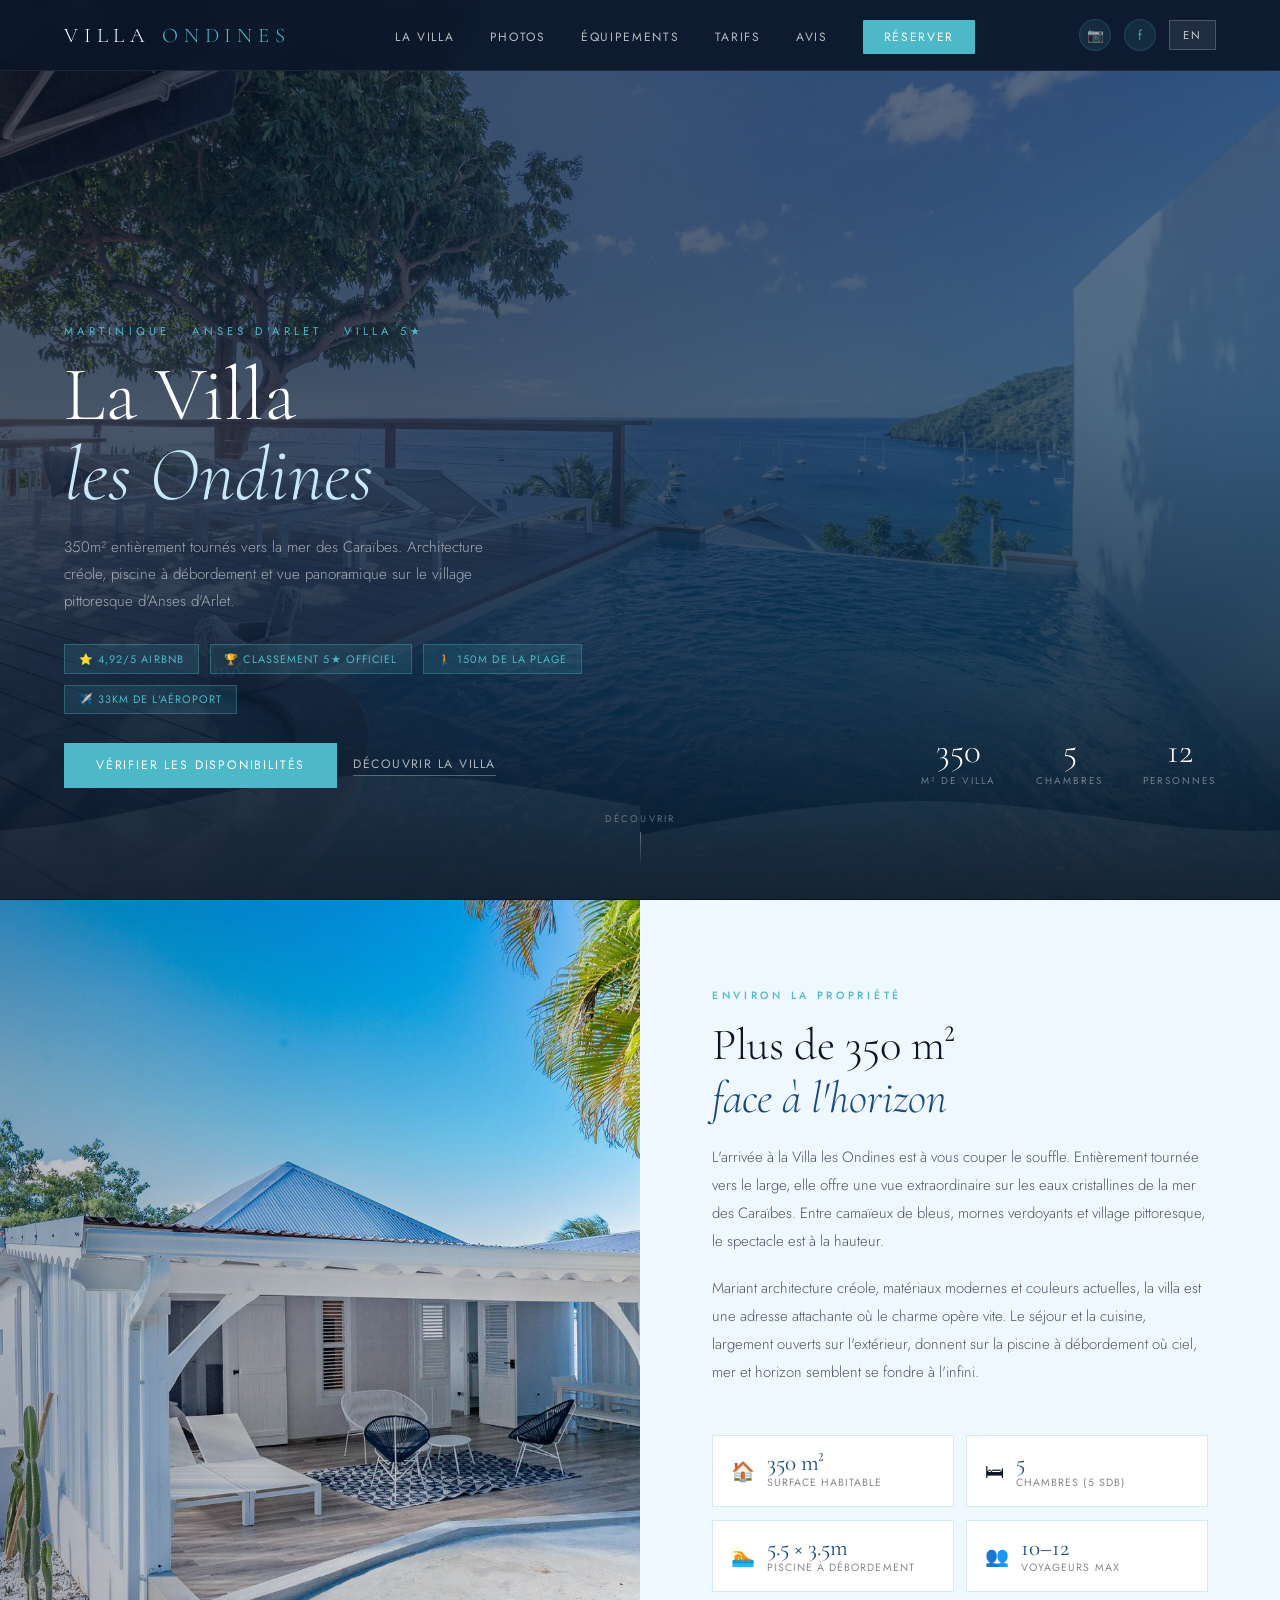
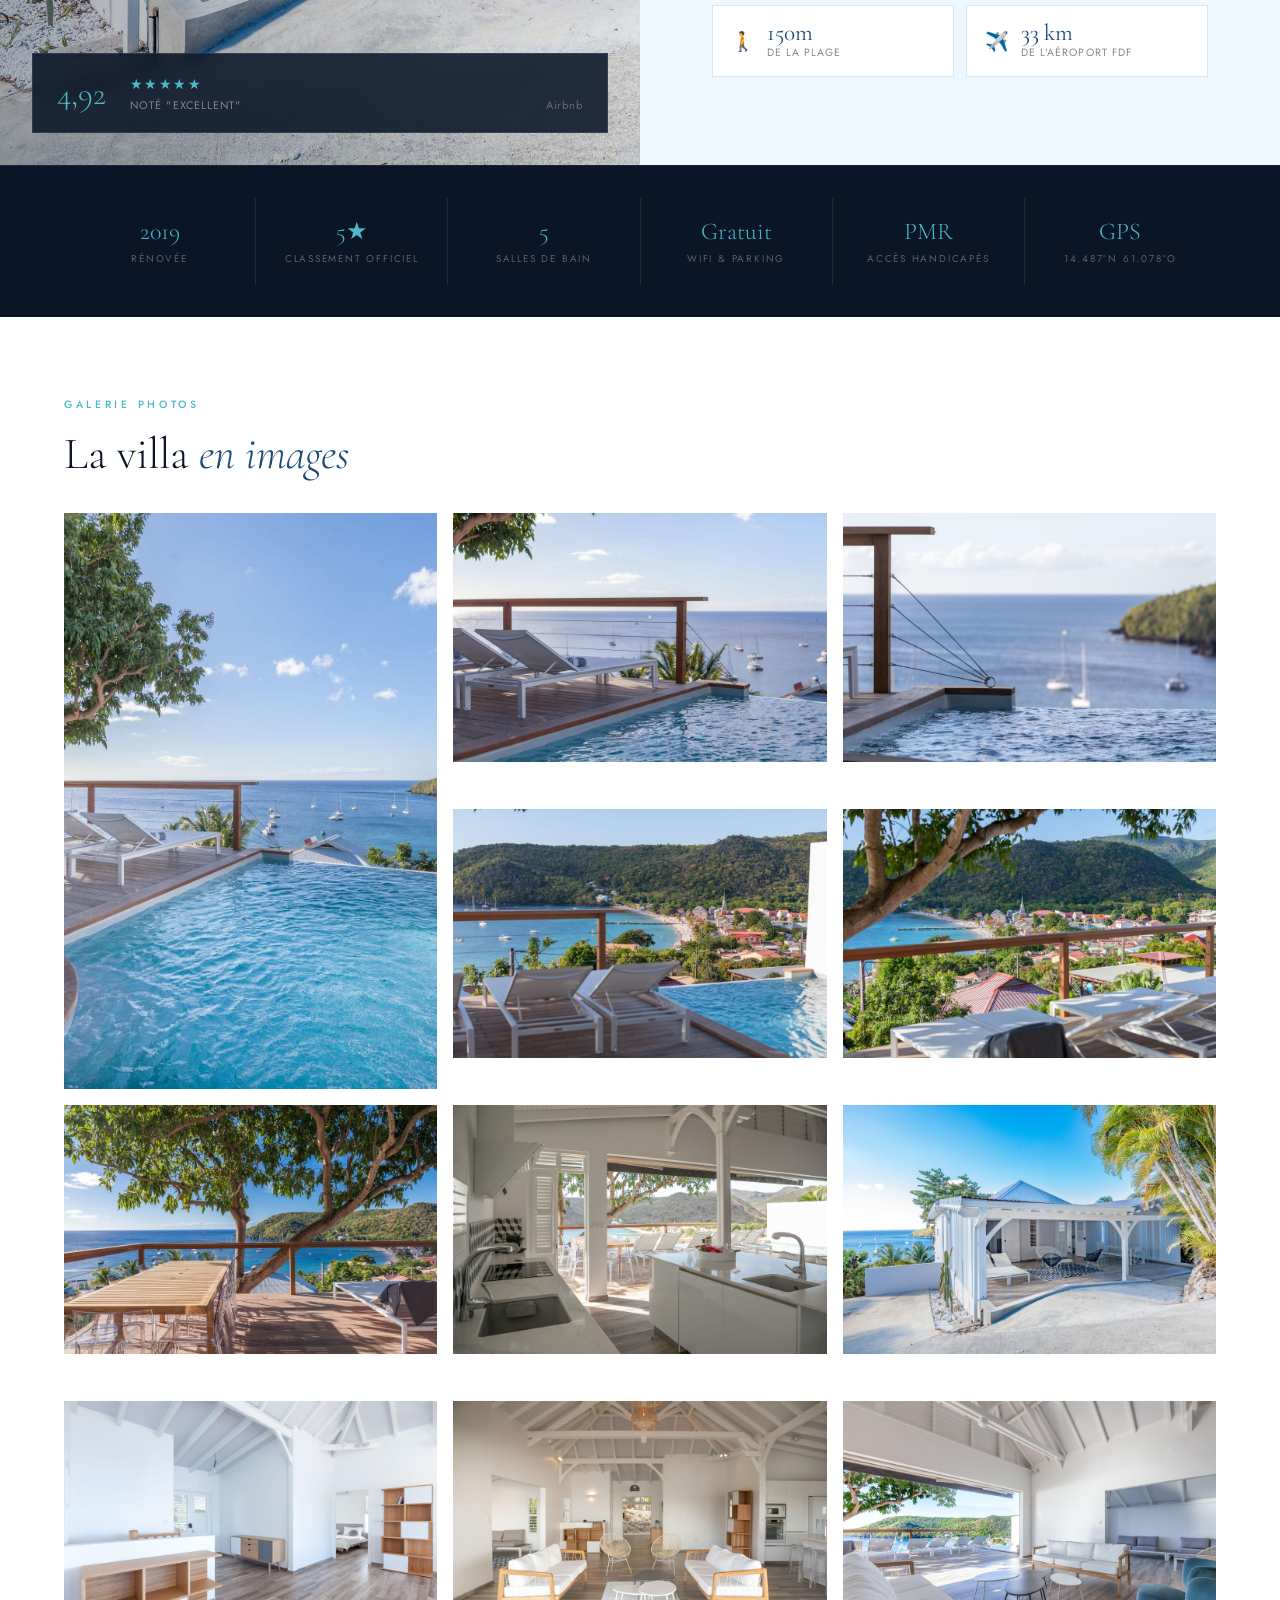
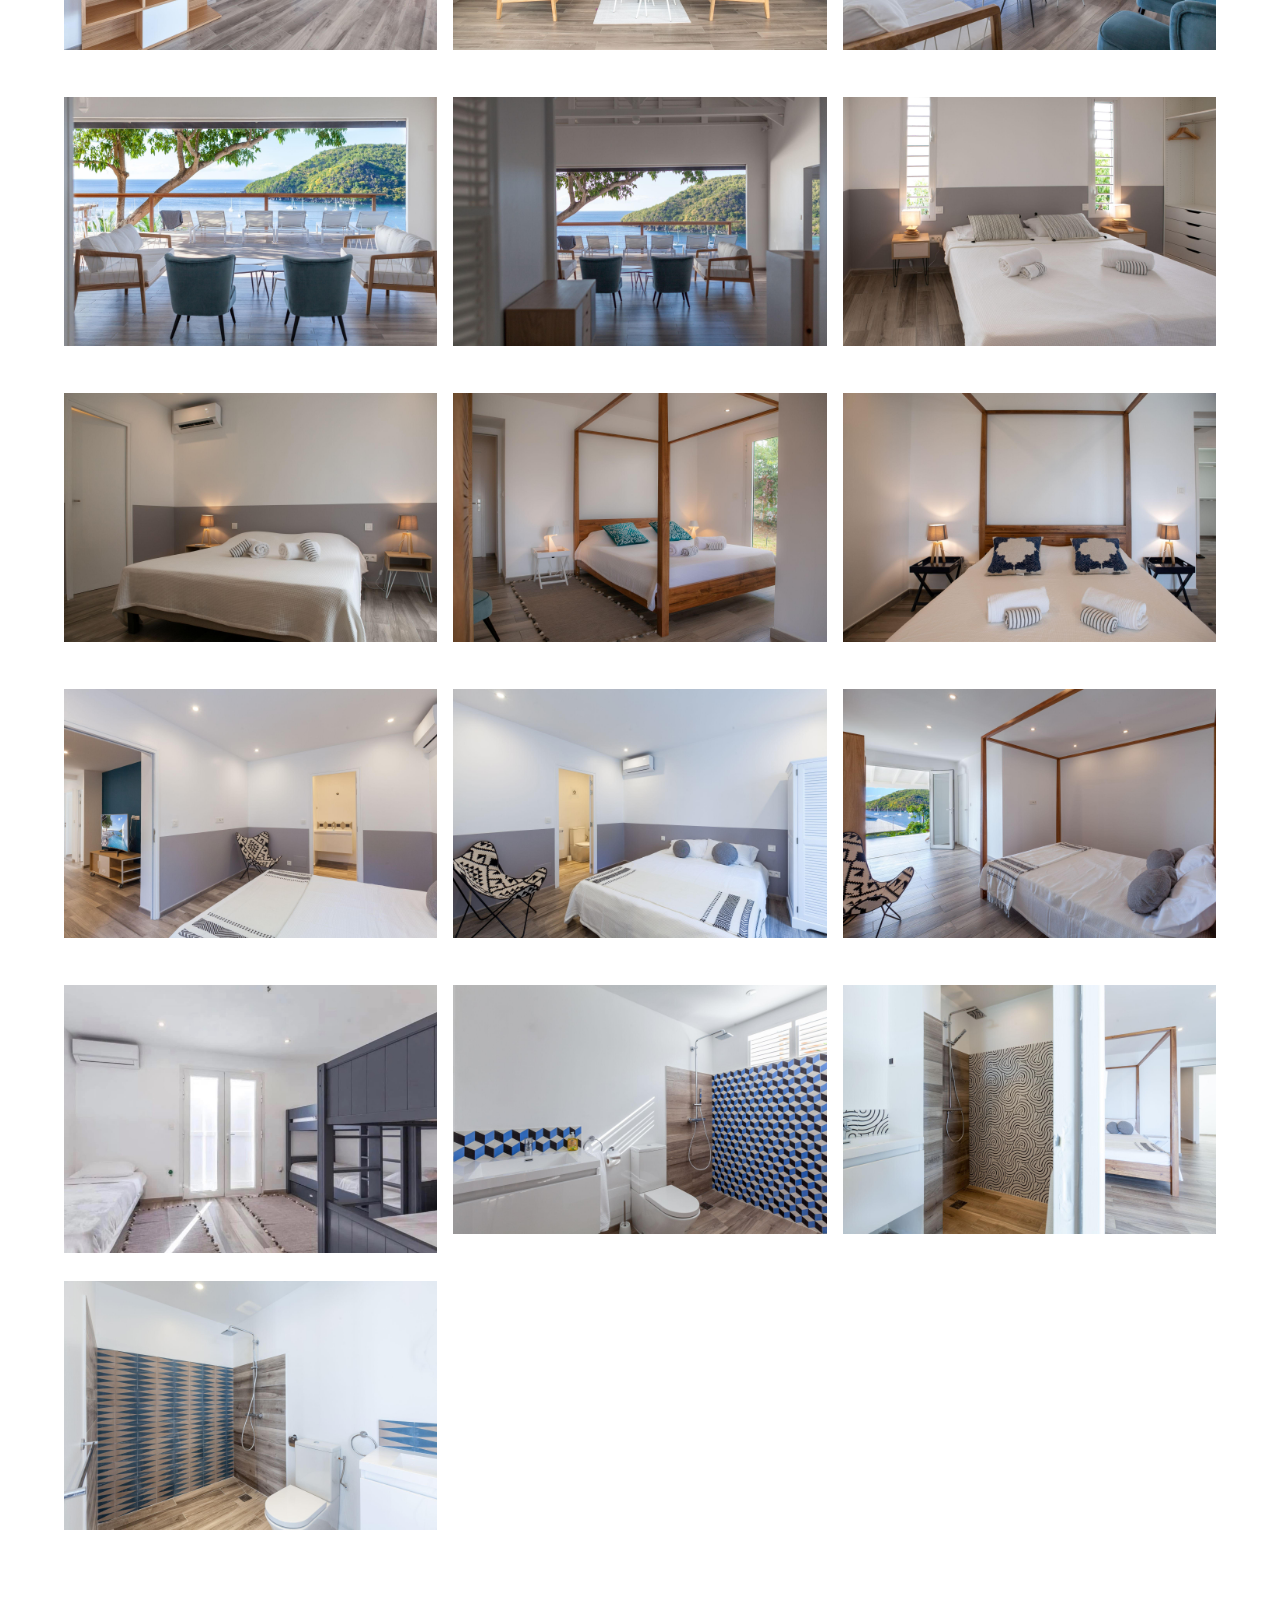
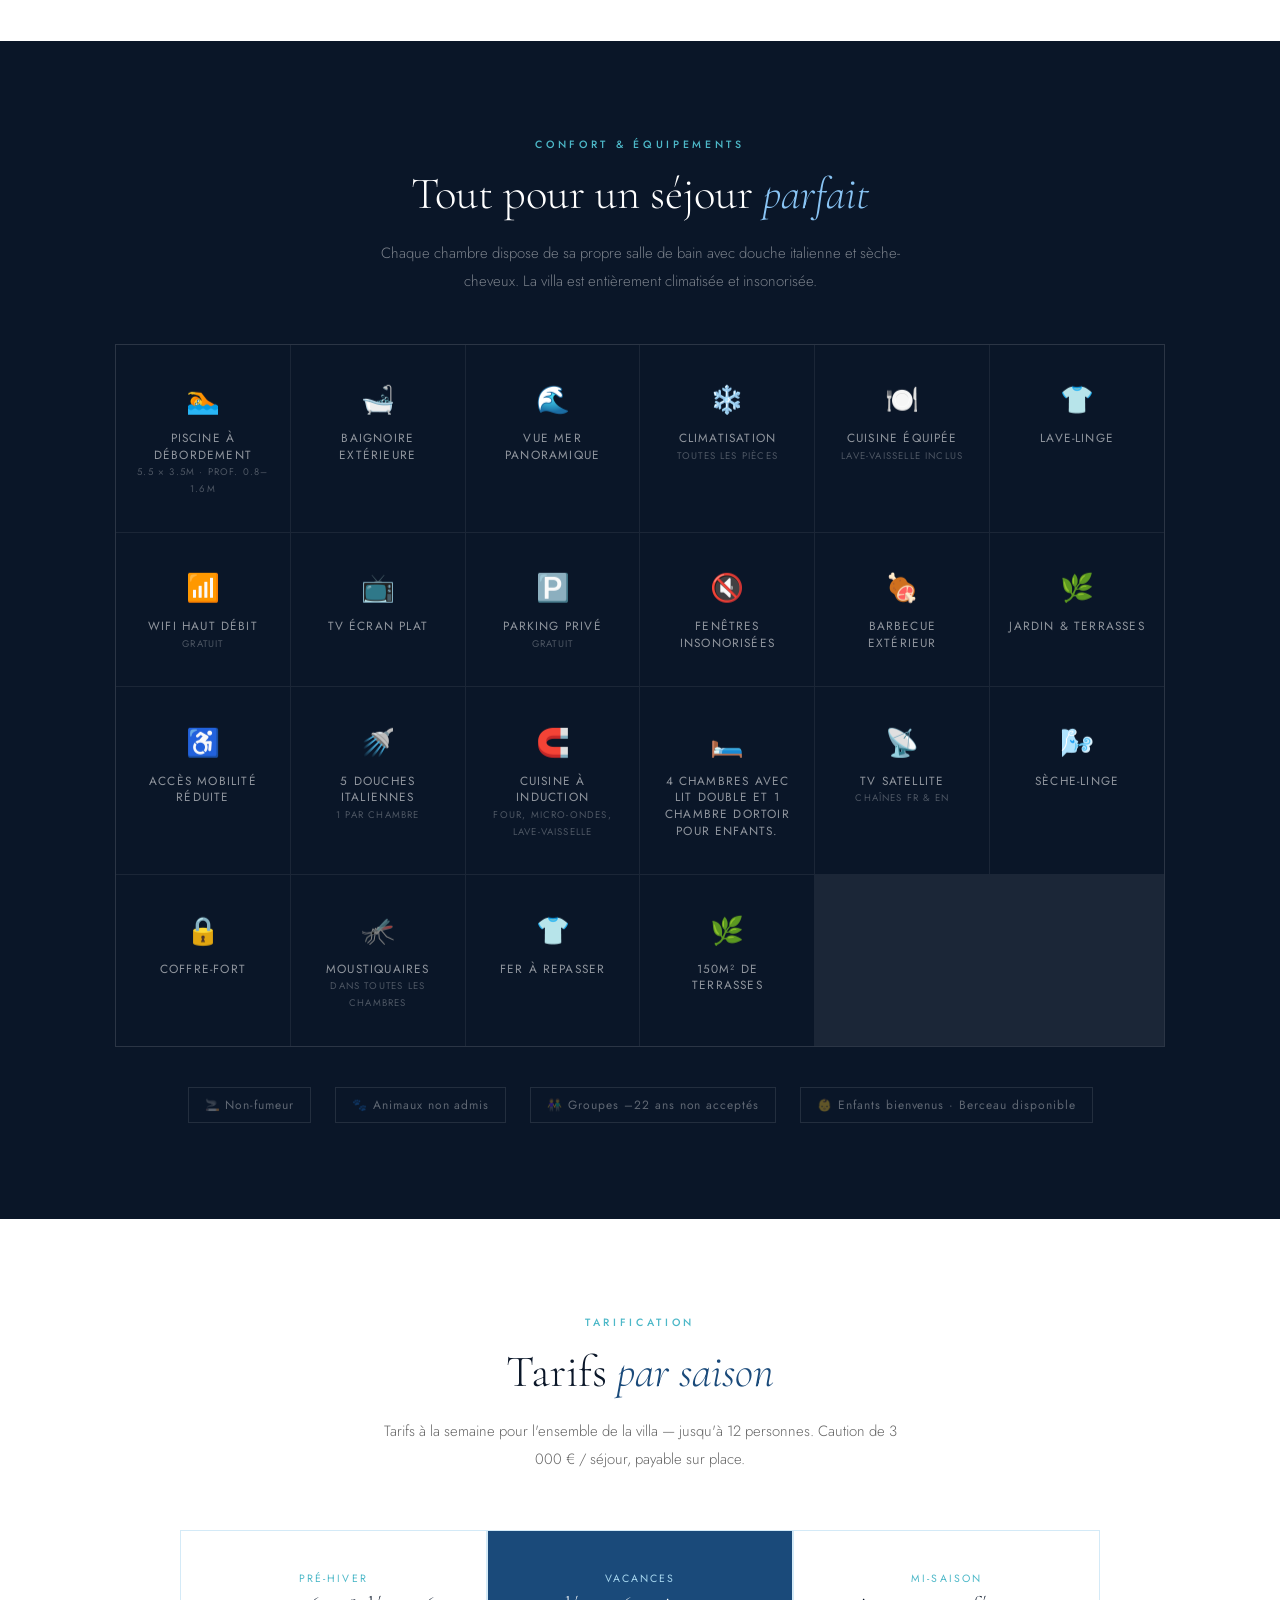
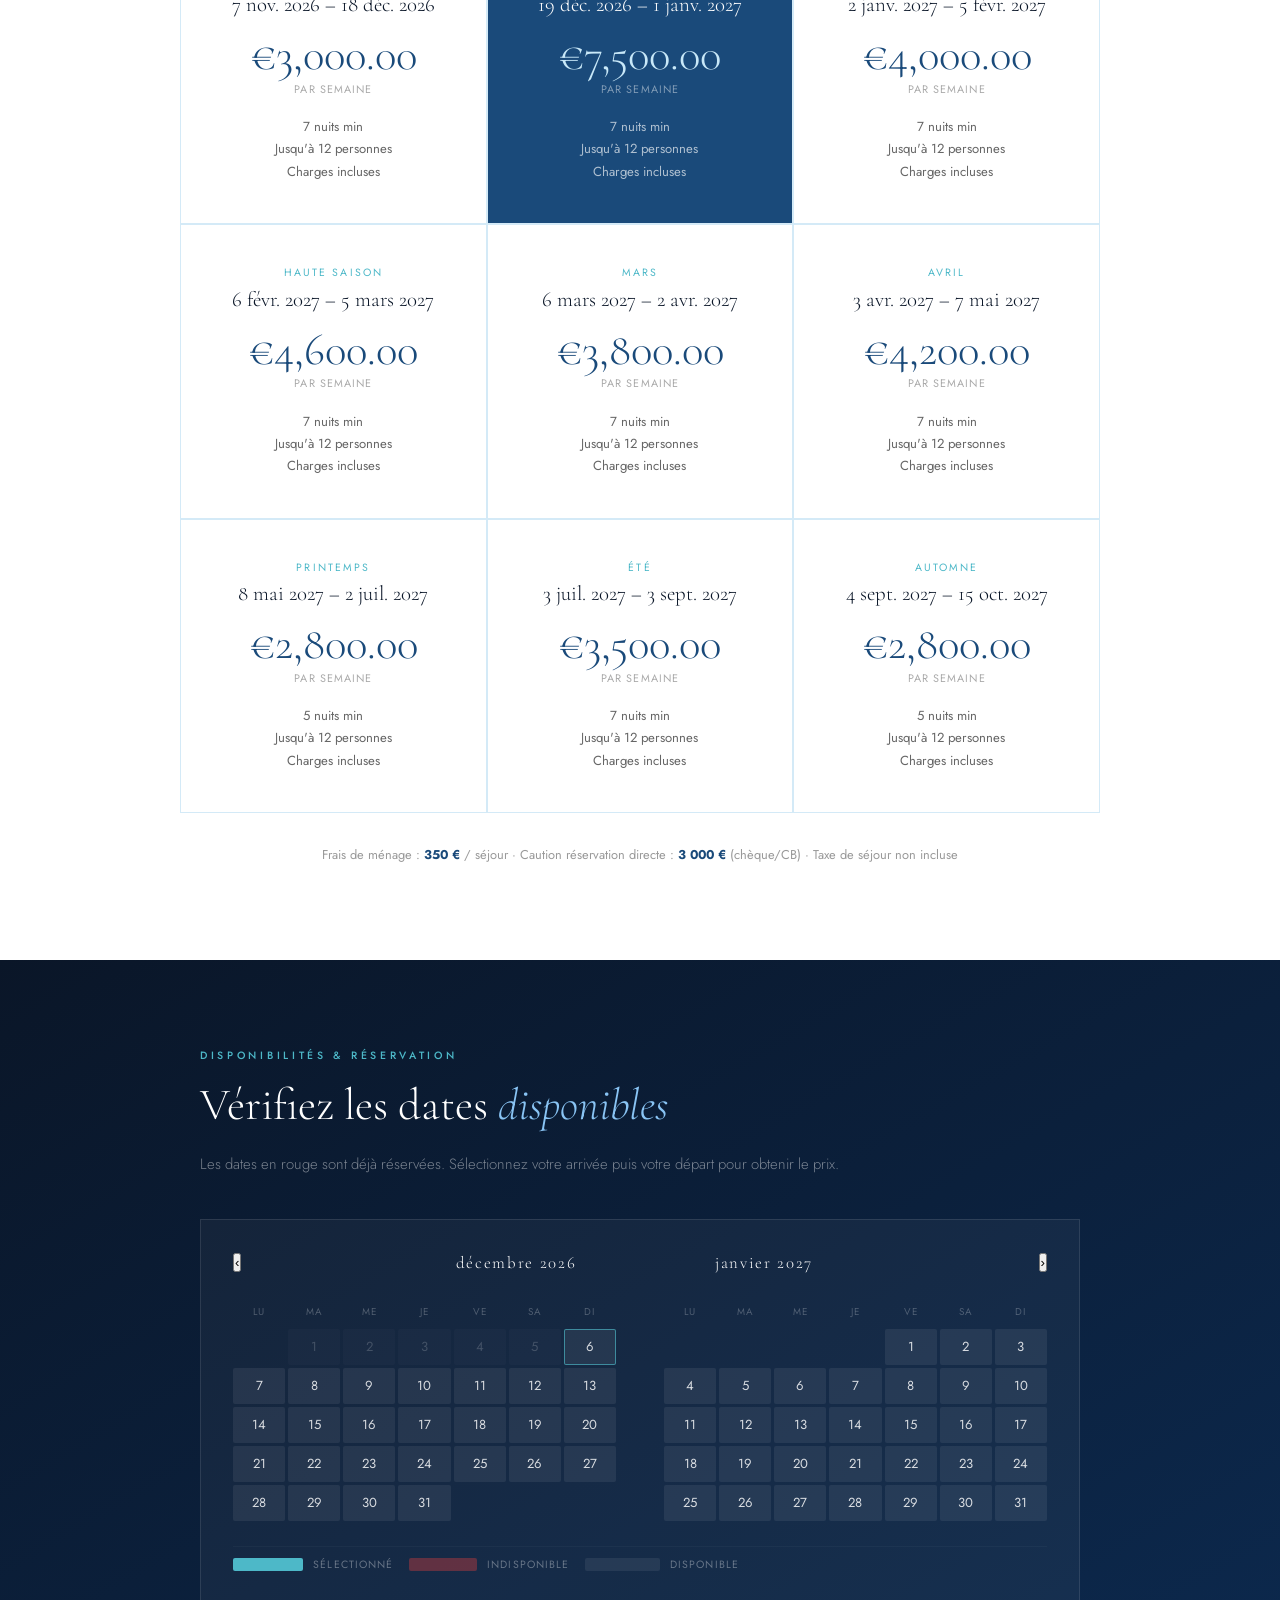
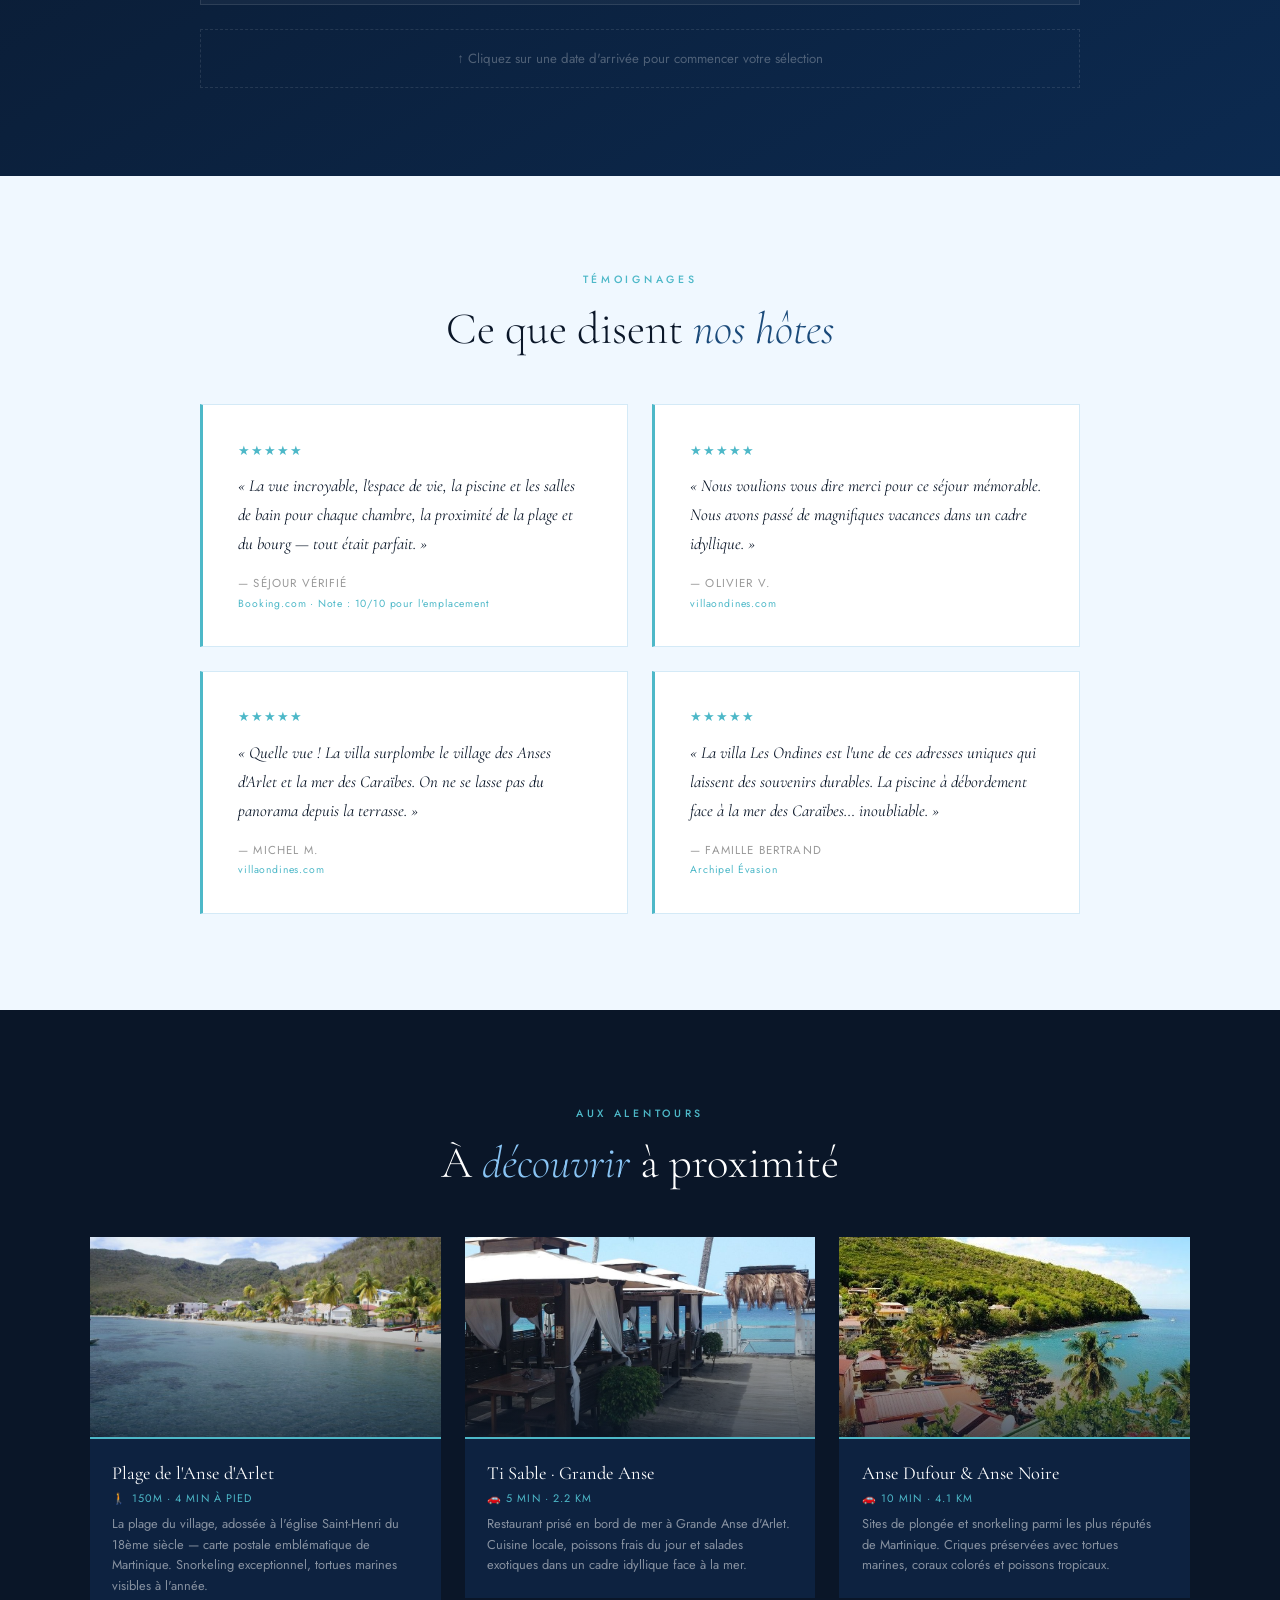
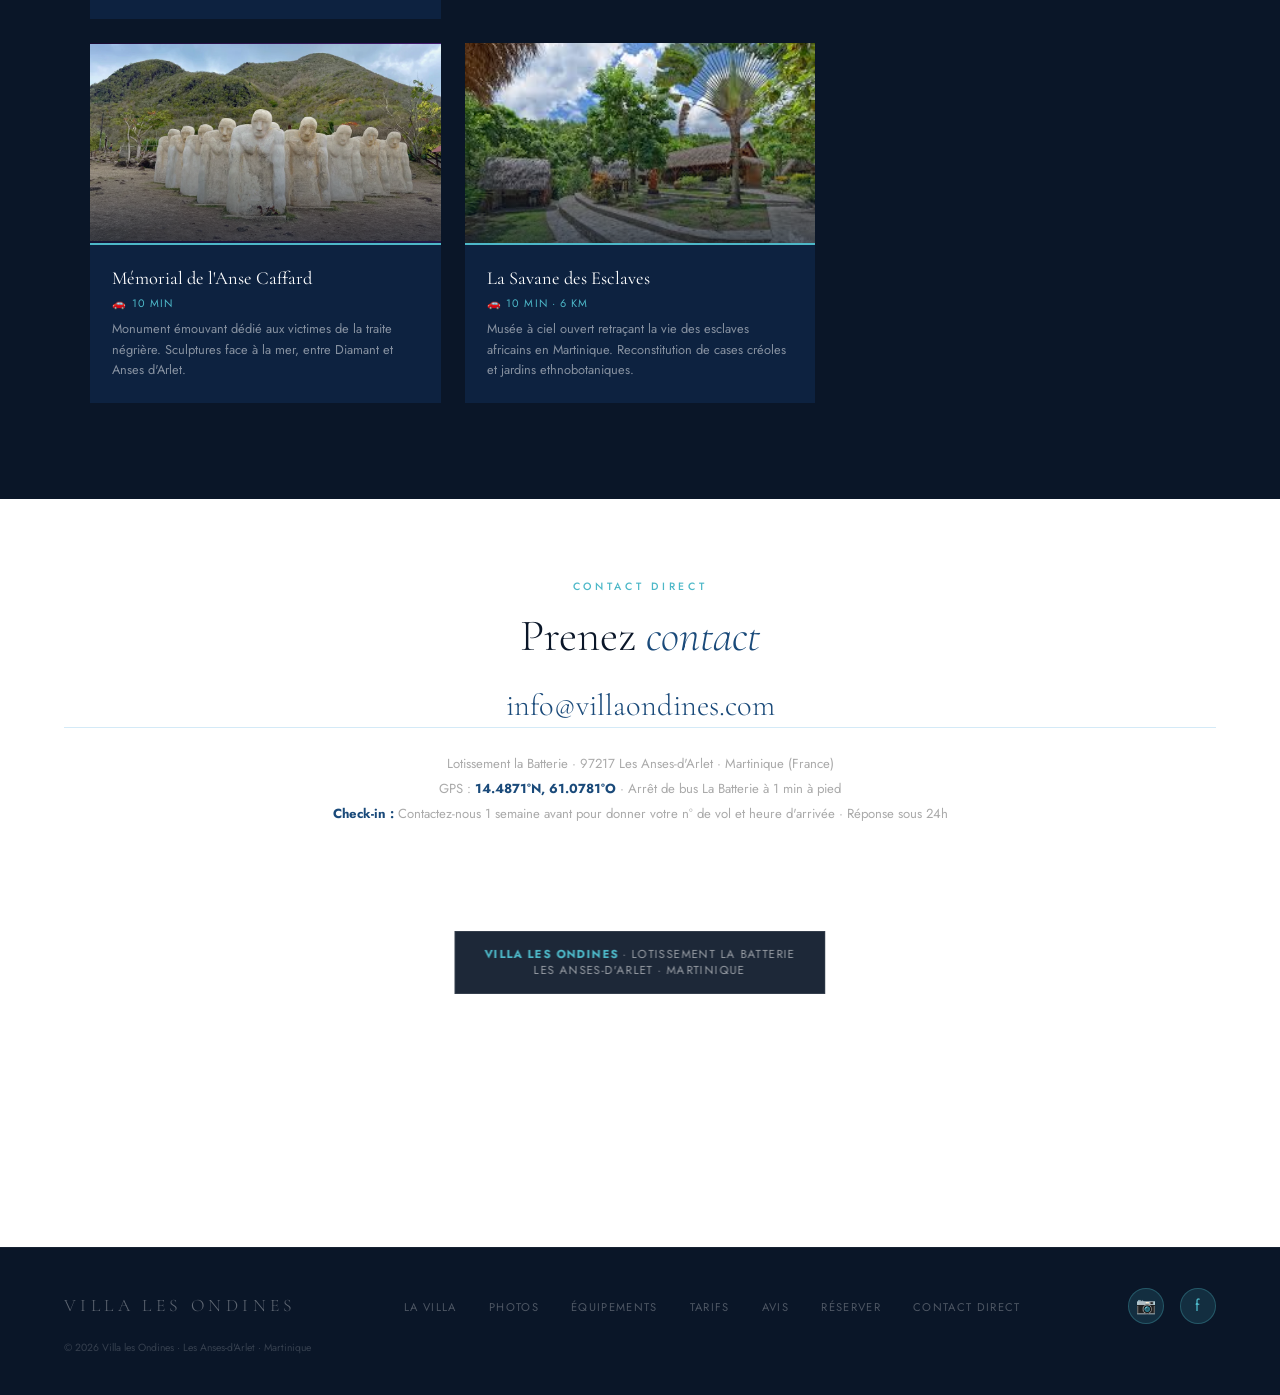
==== commit 0ee7306a: "trying to get higher in google" ====
--- a/index.html
+++ b/index.html
@@ -268,78 +268,78 @@
         </div>
         <div class="gallery-grid">
             <div class="gallery-item">
-                <img src="figures/villa-images/terasse1.jpg" alt="terrasse 1" loading="lazy">
-            </div>
-            <div class="gallery-item">
-                <img src="figures/villa-images/terasse2.jpg" alt="terrasse 2" loading="lazy">
-            </div>
-            <div class="gallery-item">
-                <img src="figures/villa-images/terasse3.jpg" alt="terrasse 3" loading="lazy">
-            </div>
-            <div class="gallery-item">
-                <img src="figures/villa-images/terasse4.jpg" alt="terrasse 4" loading="lazy">
-            </div>
-            <div class="gallery-item">
-                <img src="figures/villa-images/terasse5.jpg" alt="terrasse 5" loading="lazy">
-            </div>
-            <div class="gallery-item">
-                <img src="figures/villa-images/terasse6.jpg" alt="terrasse 6" loading="lazy">
-            </div>
-            <div class="gallery-item">
-                <img src="figures/villa-images/cuisine1.jpg" alt="cuisine" loading="lazy">
-            </div>
-            <div class="gallery-item">
-                <img src="figures/villa-images/maison1.jpg" alt="maison" loading="lazy">
-            </div>
-            <div class="gallery-item">
-                <img src="figures/villa-images/salon1.jpg" alt="salon 1" loading="lazy">
-            </div>
-            <div class="gallery-item">
-                <img src="figures/villa-images/salon2.jpg" alt="salon 2" loading="lazy">
-            </div>
-            <div class="gallery-item">
-                <img src="figures/villa-images/salon3.jpg" alt="salon 3" loading="lazy">
-            </div>
-            <div class="gallery-item">
-                <img src="figures/villa-images/salon4.jpg" alt="salon 4" loading="lazy">
-            </div>
-            <div class="gallery-item">
-                <img src="figures/villa-images/salon5.jpg" alt="salon 5" loading="lazy">
-            </div>
-
-            <div class="gallery-item">
-                <img src="figures/villa-images/chambre1.jpg" alt="chambre 1" loading="lazy">
-            </div>
-            <div class="gallery-item">
-                <img src="figures/villa-images/chambre2.jpg" alt="chambre 2" loading="lazy">
-            </div>
-            <div class="gallery-item">
-                <img src="figures/villa-images/chambre3.jpg" alt="chambre 3" loading="lazy">
-            </div>
-            <div class="gallery-item">
-                <img src="figures/villa-images/chambre4.jpg" alt="chambre 4" loading="lazy">
-            </div>
-            <div class="gallery-item">
-                <img src="figures/villa-images/chambre5.jpg" alt="chambre 5" loading="lazy">
-            </div>
-            <div class="gallery-item">
-                <img src="figures/villa-images/chambre6.jpg" alt="chambre 6" loading="lazy">
-            </div>
-            <div class="gallery-item">
-                <img src="figures/villa-images/chambre7.jpg" alt="chambre 7" loading="lazy">
-            </div>
-            <div class="gallery-item">
-                <img src="figures/villa-images/chambre8.jpg" alt="chambre 8" loading="lazy">
-            </div>
-
-            <div class="gallery-item">
-                <img src="figures/villa-images/sdb1.jpg" alt="salle de bain 1" loading="lazy">
-            </div>
-            <div class="gallery-item">
-                <img src="figures/villa-images/sdb2.jpg" alt="salle de bain 2" loading="lazy">
-            </div>
-            <div class="gallery-item">
-                <img src="figures/villa-images/sdb3.jpg" alt="salle de bain 3" loading="lazy">
+                <img src="figures/villa-images/terasse1.jpg" alt="Terrasse de la Villa les Ondines avec vue panoramique sur la mer des Caraïbes, Anses d'Arlet" loading="lazy">
+            </div>
+            <div class="gallery-item">
+                <img src="figures/villa-images/terasse2.jpg" alt="Terrasse et piscine à débordement de la villa face à la mer, Martinique" loading="lazy">
+            </div>
+            <div class="gallery-item">
+                <img src="figures/villa-images/terasse3.jpg" alt="Terrasse extérieure de la Villa les Ondines surplombant le village d'Anses d'Arlet" loading="lazy">
+            </div>
+            <div class="gallery-item">
+                <img src="figures/villa-images/terasse4.jpg" alt="Espace terrasse de la villa avec vue sur la baie des Anses d'Arlet" loading="lazy">
+            </div>
+            <div class="gallery-item">
+                <img src="figures/villa-images/terasse5.jpg" alt="Terrasse de la villa avec vue mer en Martinique" loading="lazy">
+            </div>
+            <div class="gallery-item">
+                <img src="figures/villa-images/terasse6.jpg" alt="Coin détente sur la terrasse de la Villa les Ondines face à la mer des Caraïbes" loading="lazy">
+            </div>
+            <div class="gallery-item">
+                <img src="figures/villa-images/cuisine1.jpg" alt="Cuisine équipée ouverte de la Villa les Ondines, Anses d'Arlet" loading="lazy">
+            </div>
+            <div class="gallery-item">
+                <img src="figures/villa-images/maison1.jpg" alt="Architecture créole de la Villa les Ondines en Martinique" loading="lazy">
+            </div>
+            <div class="gallery-item">
+                <img src="figures/villa-images/salon1.jpg" alt="Salon lumineux de la villa ouvert sur la terrasse et la mer des Caraïbes" loading="lazy">
+            </div>
+            <div class="gallery-item">
+                <img src="figures/villa-images/salon2.jpg" alt="Espace de vie de la Villa les Ondines avec vue mer, Martinique" loading="lazy">
+            </div>
+            <div class="gallery-item">
+                <img src="figures/villa-images/salon3.jpg" alt="Séjour contemporain de la villa aux Anses d'Arlet" loading="lazy">
+            </div>
+            <div class="gallery-item">
+                <img src="figures/villa-images/salon4.jpg" alt="Salon de la villa ouvert sur la piscine à débordement" loading="lazy">
+            </div>
+            <div class="gallery-item">
+                <img src="figures/villa-images/salon5.jpg" alt="Coin salon de la Villa les Ondines avec vue panoramique sur l'océan" loading="lazy">
+            </div>
+
+            <div class="gallery-item">
+                <img src="figures/villa-images/chambre1.jpg" alt="Chambre avec lit double et vue mer à la Villa les Ondines" loading="lazy">
+            </div>
+            <div class="gallery-item">
+                <img src="figures/villa-images/chambre2.jpg" alt="Chambre lumineuse de la villa avec salle d'eau privée, Martinique" loading="lazy">
+            </div>
+            <div class="gallery-item">
+                <img src="figures/villa-images/chambre3.jpg" alt="Chambre double climatisée de la Villa les Ondines, Anses d'Arlet" loading="lazy">
+            </div>
+            <div class="gallery-item">
+                <img src="figures/villa-images/chambre4.jpg" alt="Chambre de la villa avec accès terrasse" loading="lazy">
+            </div>
+            <div class="gallery-item">
+                <img src="figures/villa-images/chambre5.jpg" alt="Chambre confortable de la Villa les Ondines en Martinique" loading="lazy">
+            </div>
+            <div class="gallery-item">
+                <img src="figures/villa-images/chambre6.jpg" alt="Chambre avec lit double et moustiquaire, villa aux Anses d'Arlet" loading="lazy">
+            </div>
+            <div class="gallery-item">
+                <img src="figures/villa-images/chambre7.jpg" alt="Chambre de la villa face à la mer des Caraïbes" loading="lazy">
+            </div>
+            <div class="gallery-item">
+                <img src="figures/villa-images/chambre8.jpg" alt="Chambre dortoir pour enfants à la Villa les Ondines" loading="lazy">
+            </div>
+
+            <div class="gallery-item">
+                <img src="figures/villa-images/sdb1.jpg" alt="Salle de bain avec douche italienne de la Villa les Ondines" loading="lazy">
+            </div>
+            <div class="gallery-item">
+                <img src="figures/villa-images/sdb2.jpg" alt="Salle d'eau moderne en suite, villa en Martinique" loading="lazy">
+            </div>
+            <div class="gallery-item">
+                <img src="figures/villa-images/sdb3.jpg" alt="Salle de bain contemporaine de la villa aux Anses d'Arlet" loading="lazy">
             </div>
 
 
--- a/styles.css
+++ b/styles.css
@@ -127,7 +127,7 @@
 .hero-photo {
     position: absolute;
     inset: 0;
-    background: url('https://location.archipelevasion.com/en/rentals/fotos/2/16302702129282fea0f9b8911e6e2567dca10e93eb/huge163027021405ac2e6127a94001a3282a4039da61a6.jpg') center/cover no-repeat;
+    background: url('figures/villa-images/terasse1.jpg') center/cover no-repeat;
     opacity: 0.42;
 }
 
@@ -421,7 +421,7 @@
 .about-photo-main {
     position: absolute;
     inset: 0;
-    background: url('https://location.archipelevasion.com/en/rentals/fotos/2/16302702129282fea0f9b8911e6e2567dca10e93eb/huge16302702152622fd168e2bca3e3244a780fcea420c.jpg') center/cover;
+    background: url('figures/villa-images/maison1.jpg') center/cover;
     transition: transform 0.6s ease;
 }
 
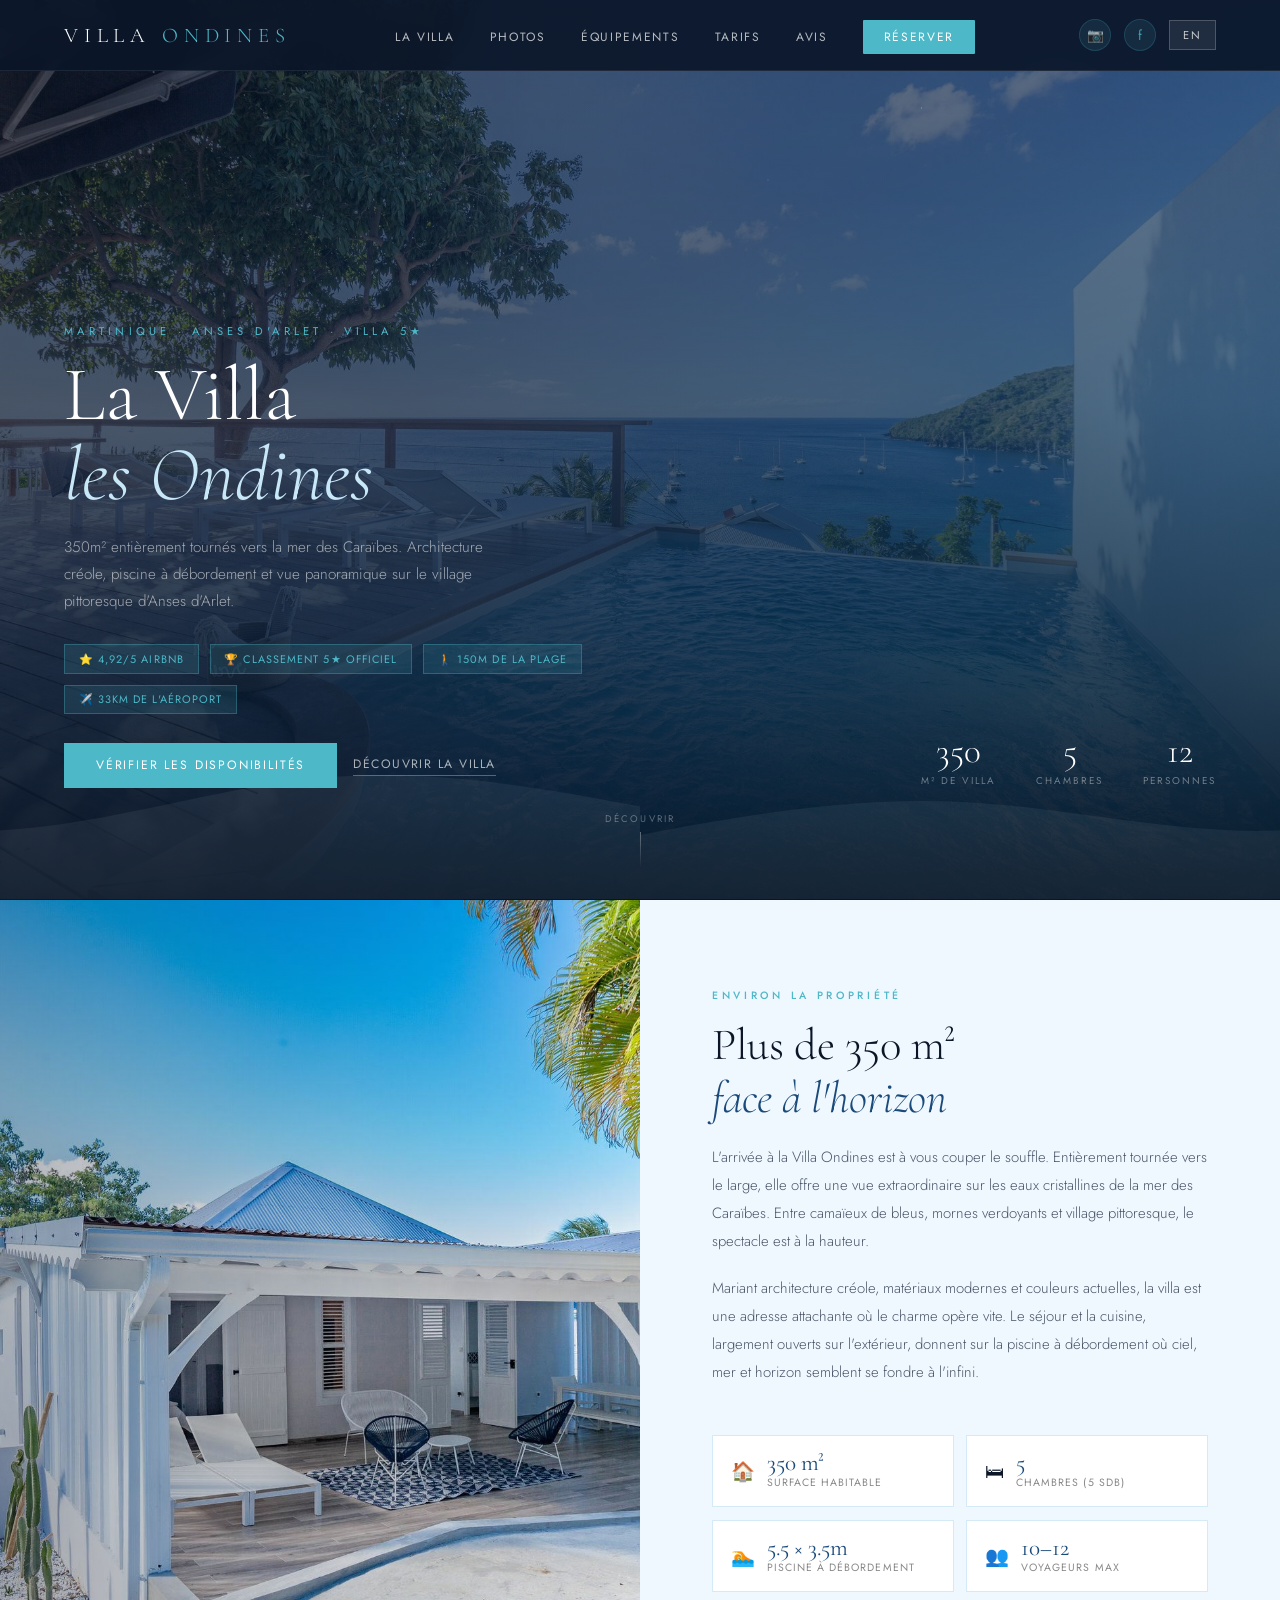
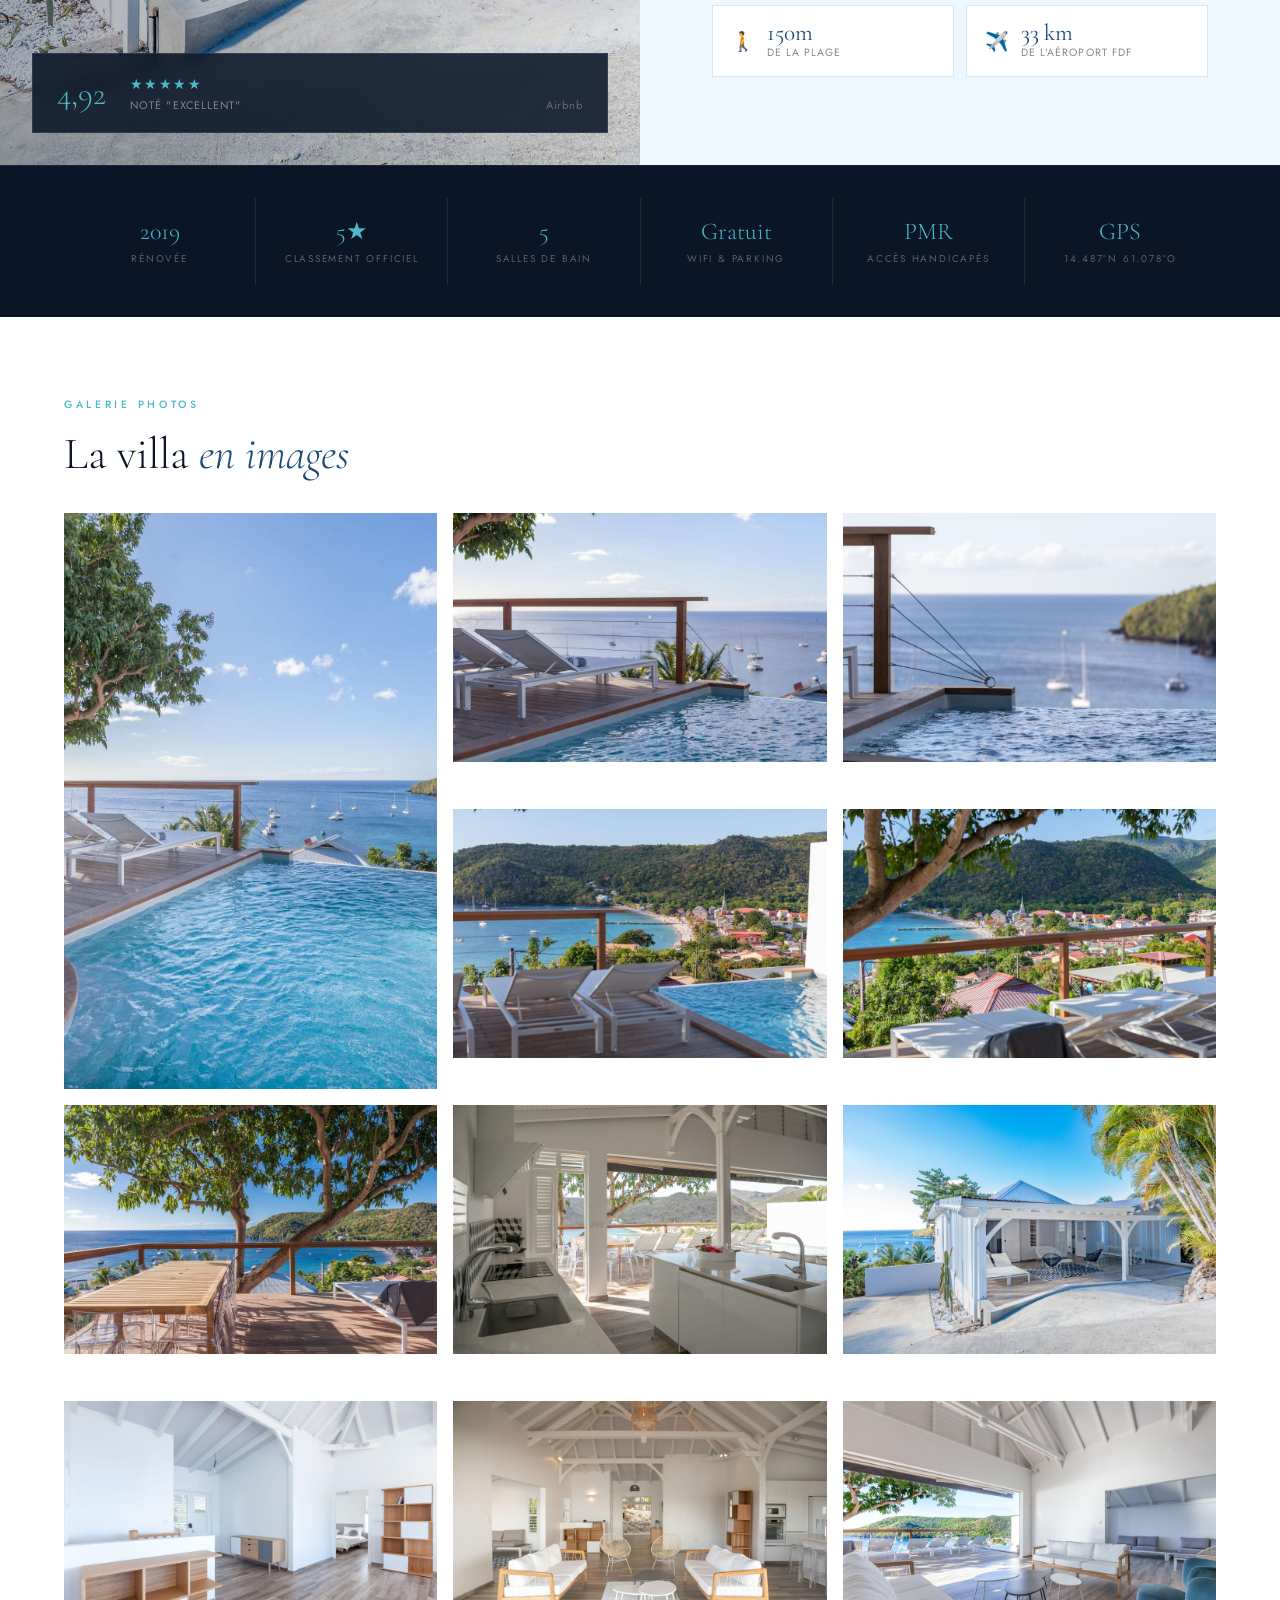
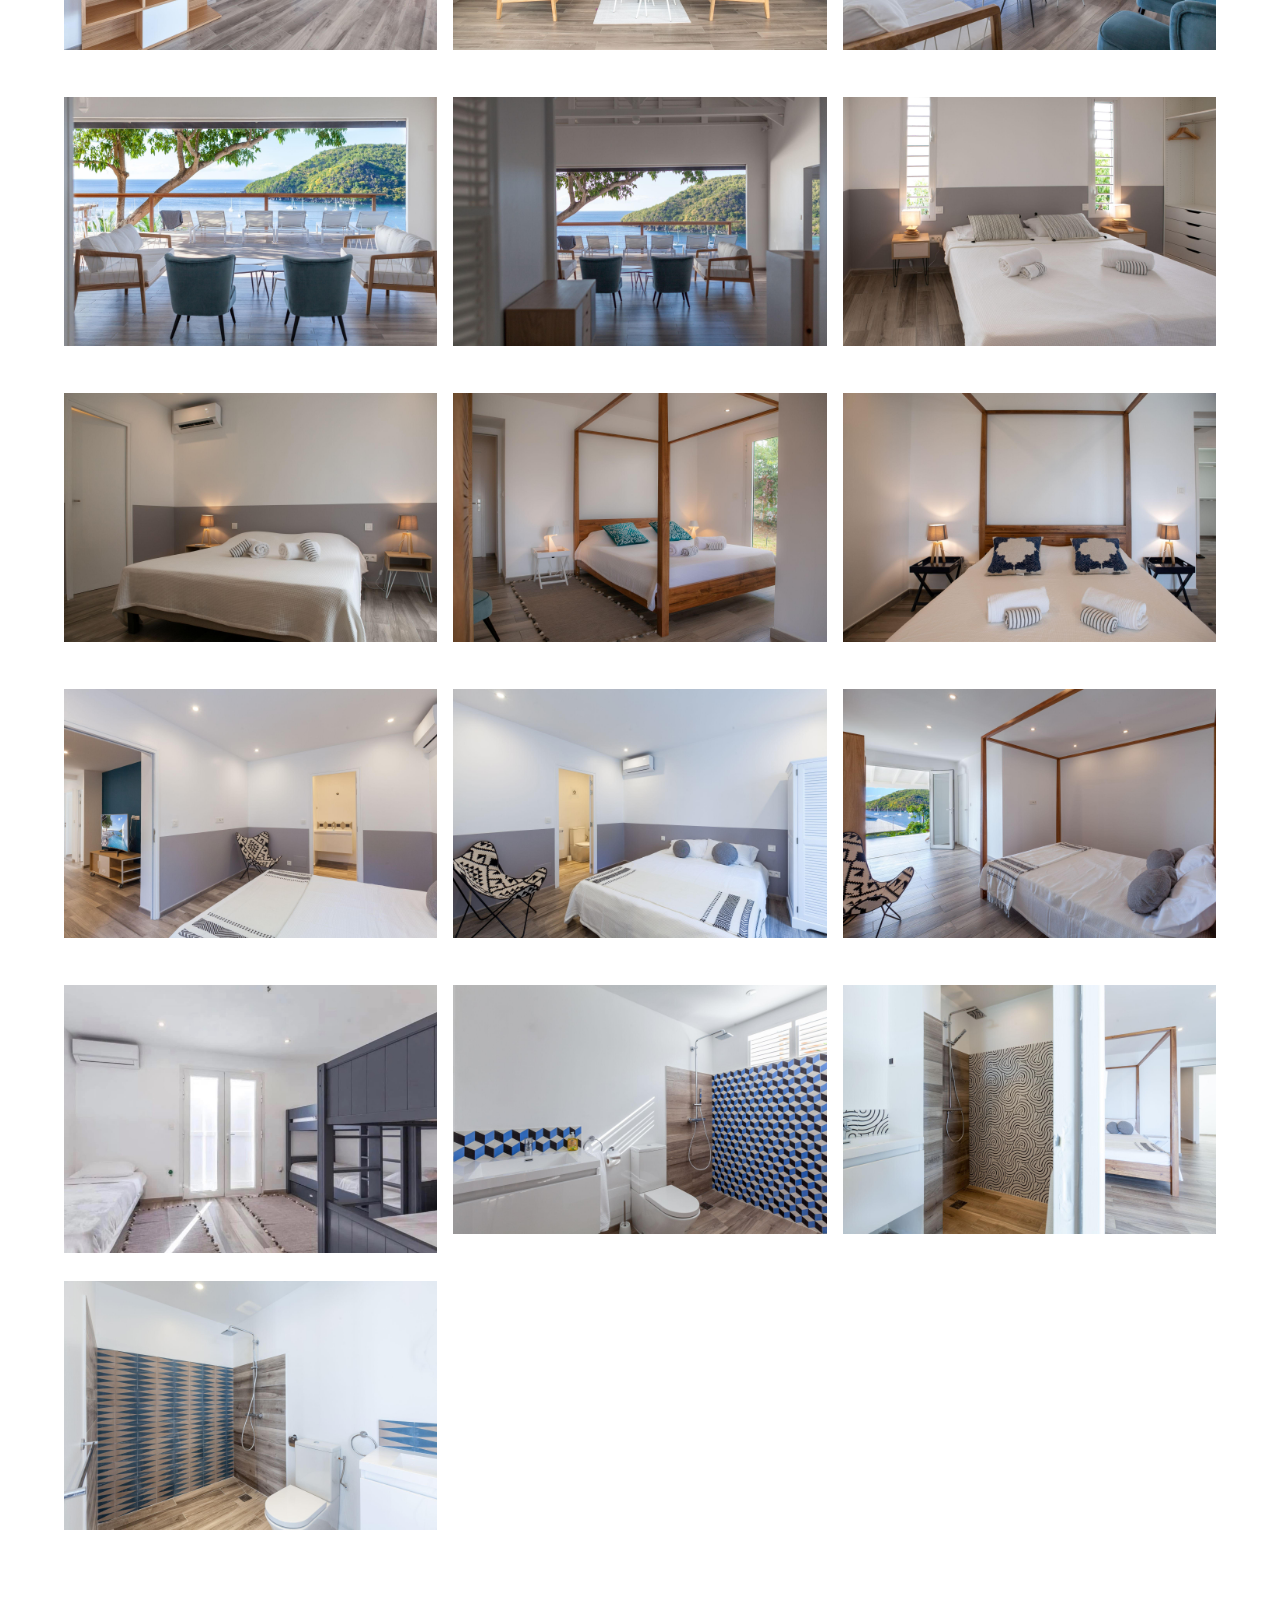
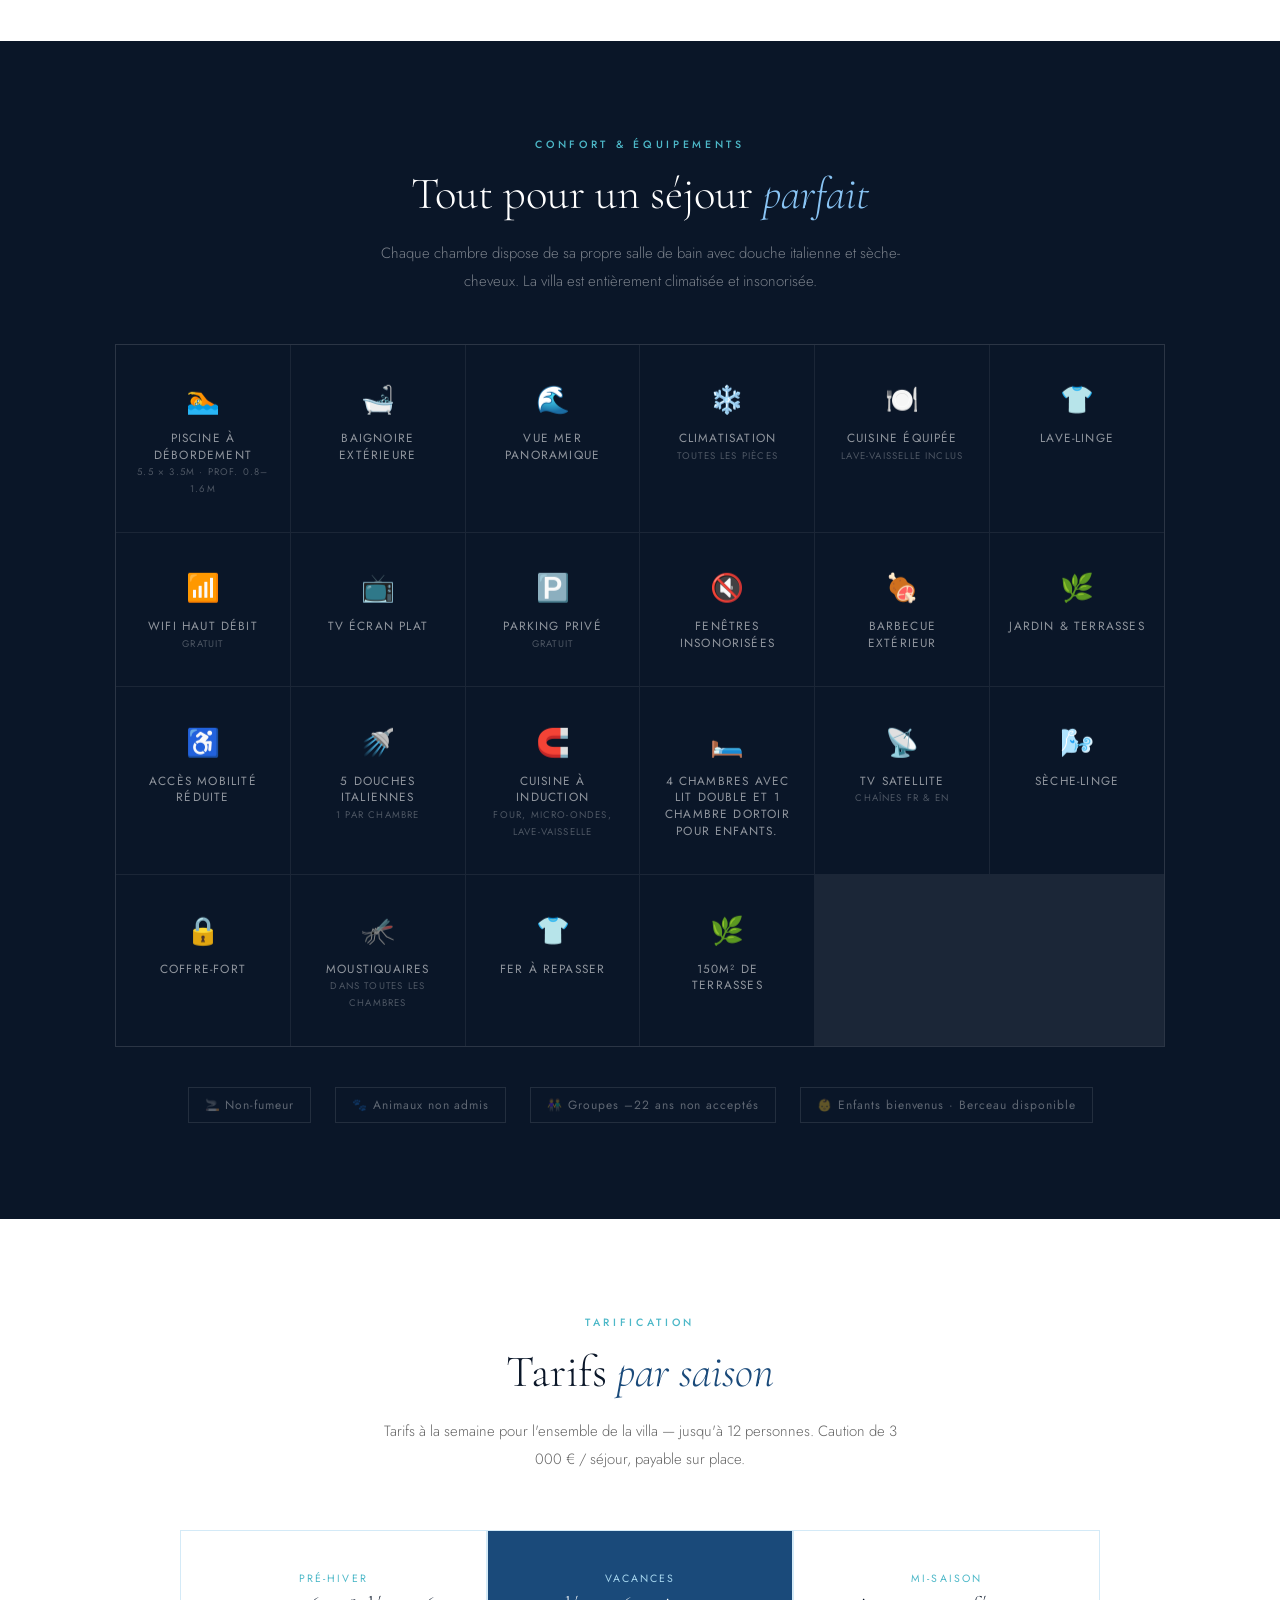
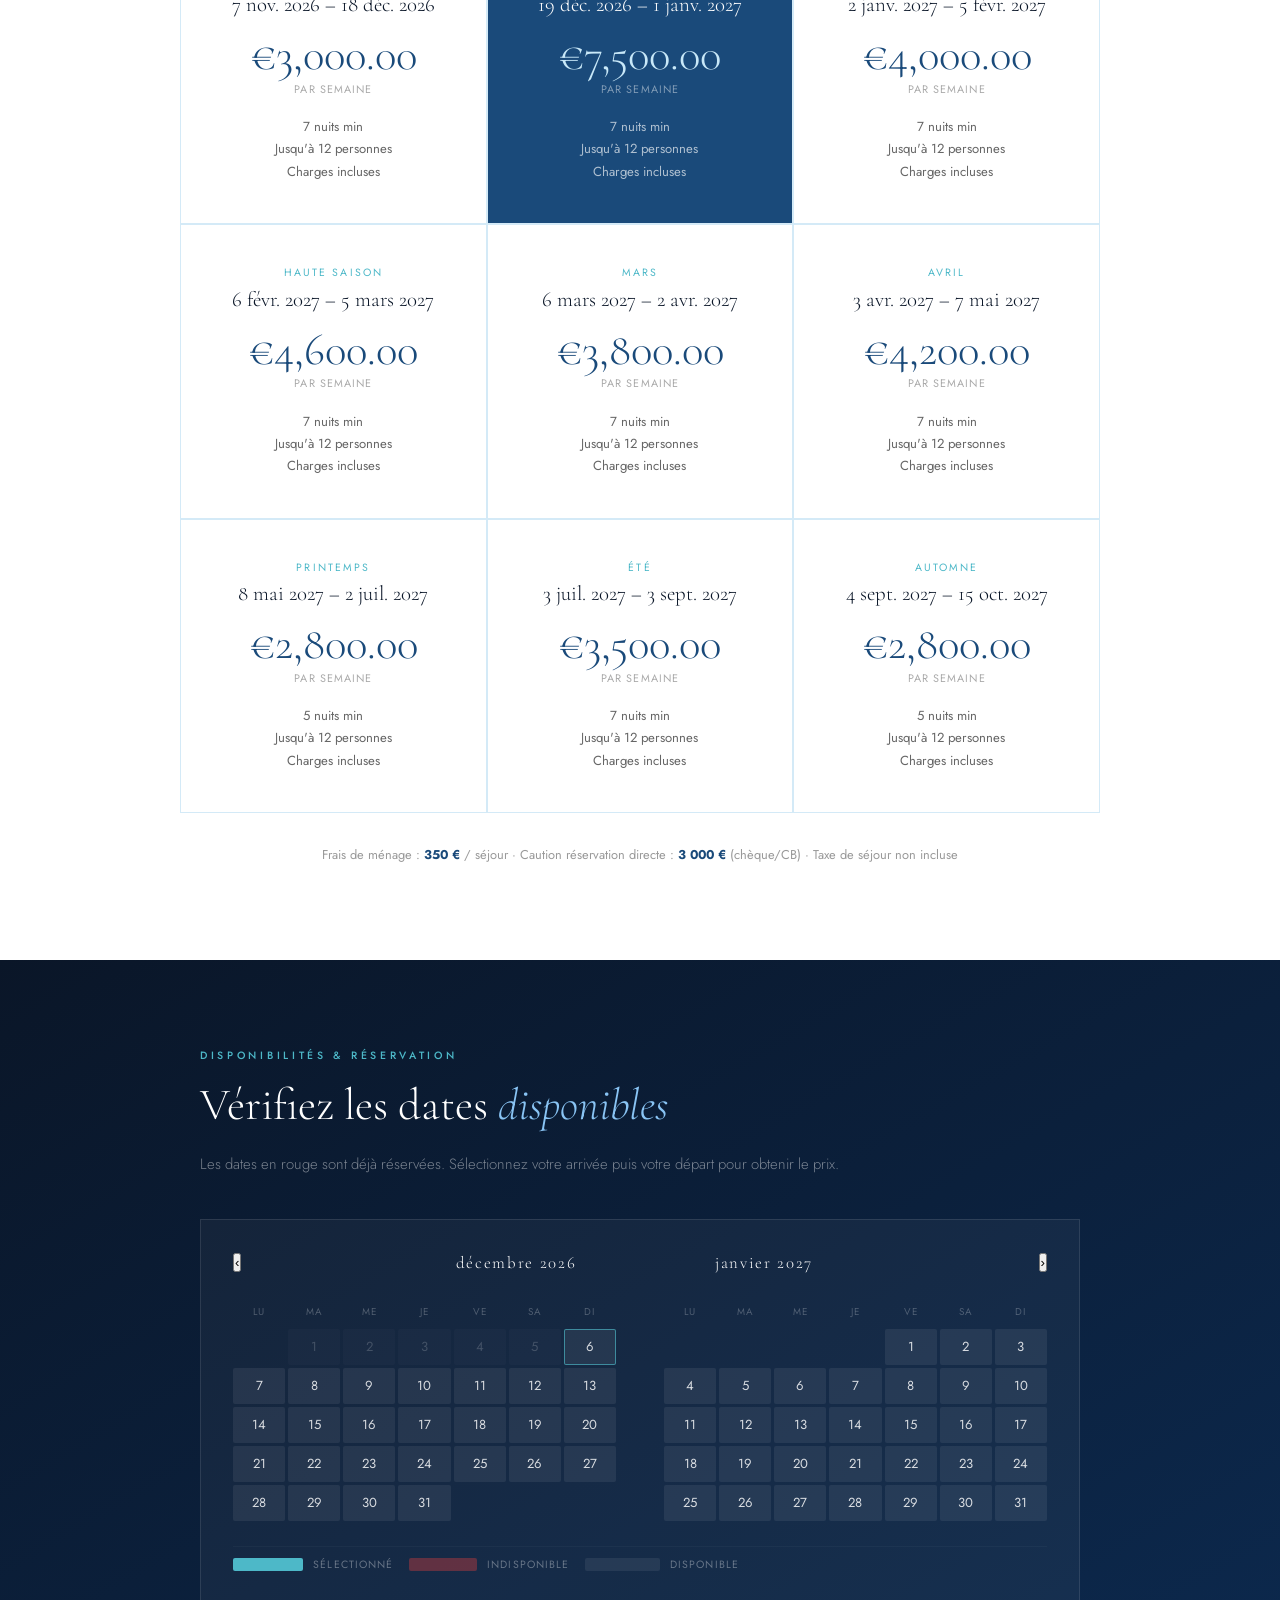
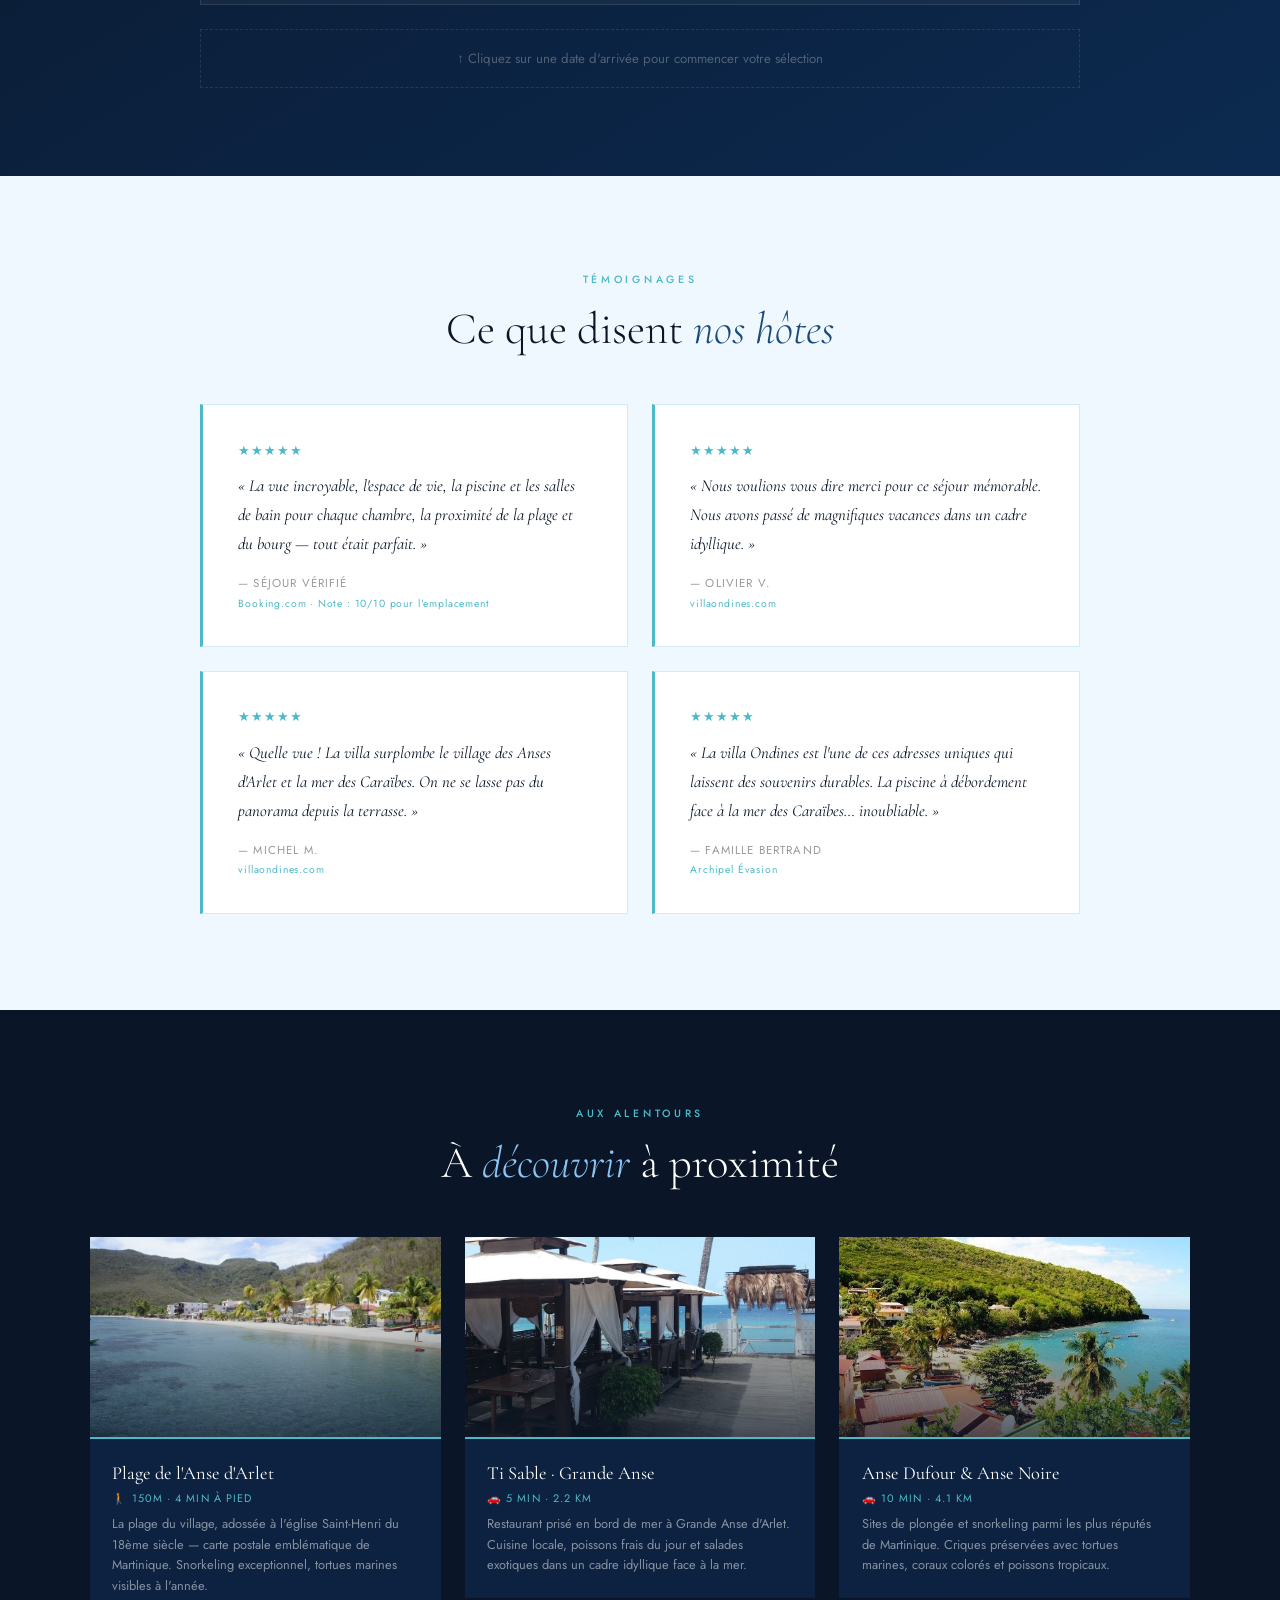
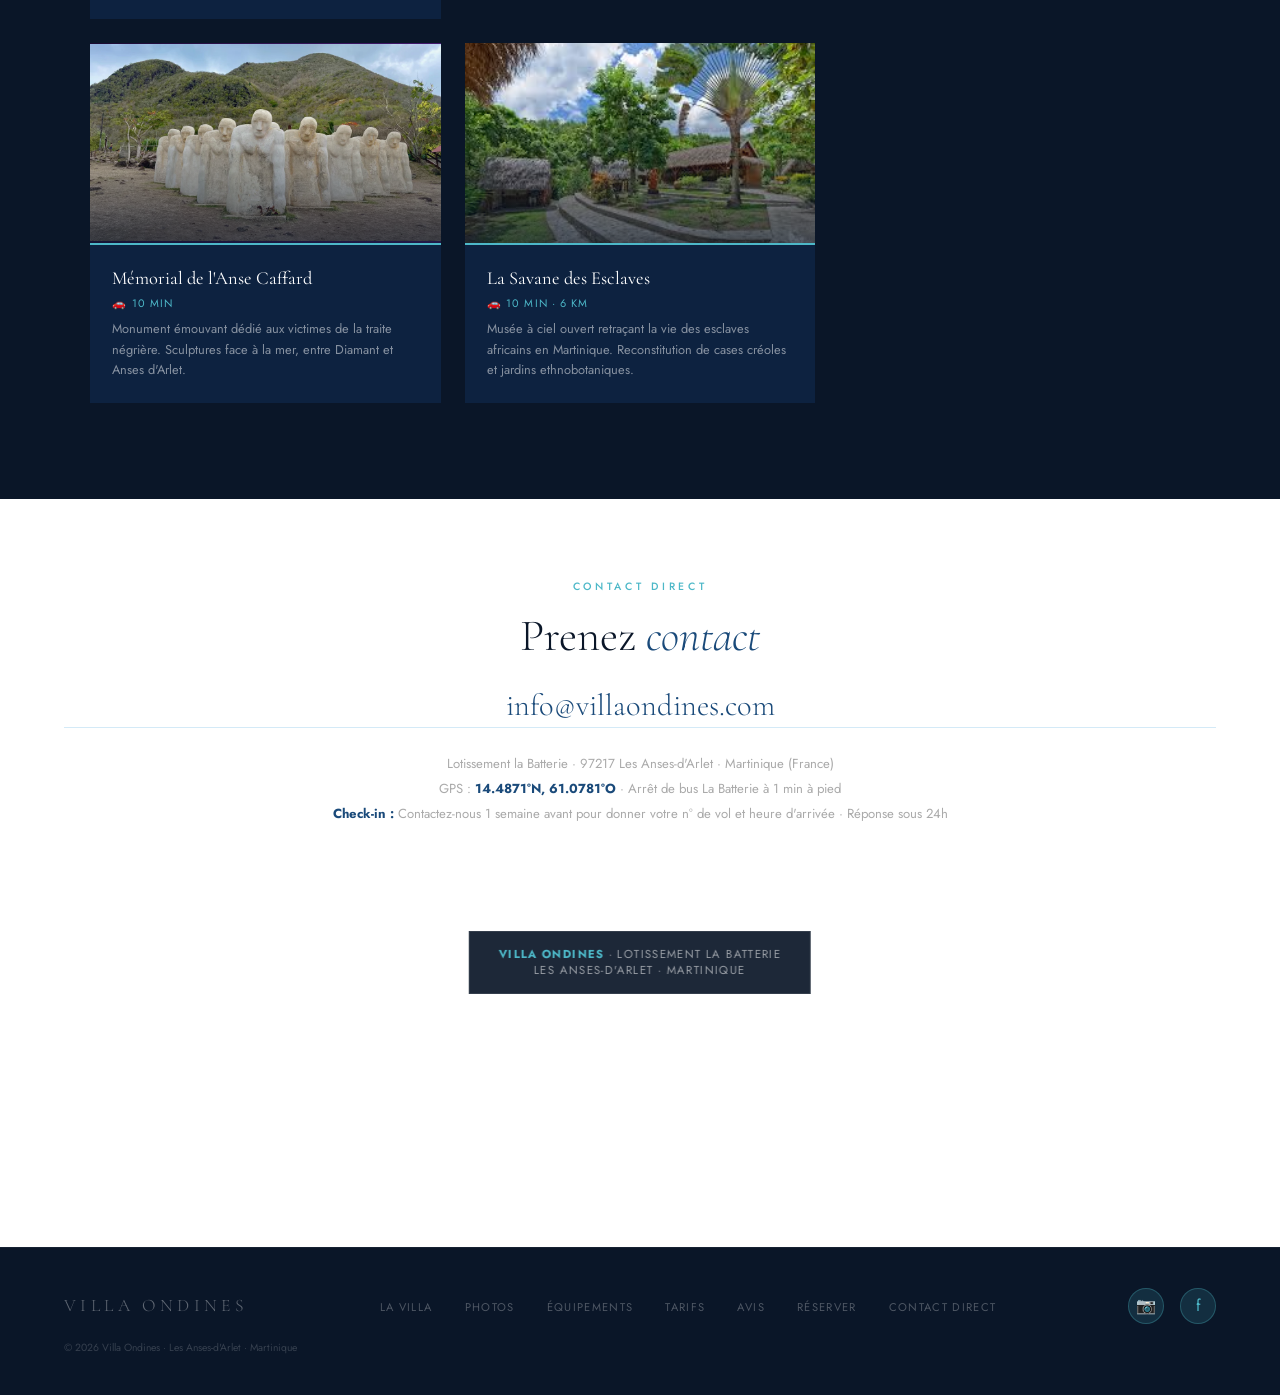
==== commit 8f981ab7: "villa les --> villa" ====
--- a/index.html
+++ b/index.html
@@ -5,9 +5,9 @@
     <meta charset="UTF-8">
     <meta name="viewport" content="width=device-width, initial-scale=1.0">
 
-    <title>Villa les Ondines 5★ — Anses d'Arlet, Martinique</title>
+    <title>Villa Ondines 5★ — Anses d'Arlet, Martinique</title>
     <meta name="description"
-        content="Villa les Ondines 5★ — 350m² face à la mer des Caraïbes. Piscine à débordement, 5 chambres, 5 salles de bain, vue panoramique sur Anses d'Arlet, Martinique.">
+        content="Villa Ondines 5★ — 350m² face à la mer des Caraïbes. Piscine à débordement, 5 chambres, 5 salles de bain, vue panoramique sur Anses d'Arlet, Martinique.">
 
     <!-- Canonical + favicon -->
     <link rel="canonical" href="https://villaondines.com/">
@@ -15,19 +15,19 @@
 
     <!-- Open Graph (Facebook, WhatsApp, LinkedIn, iMessage previews) -->
     <meta property="og:type" content="website">
-    <meta property="og:site_name" content="Villa les Ondines">
-    <meta property="og:title" content="Villa les Ondines 5★ — Anses d'Arlet, Martinique">
+    <meta property="og:site_name" content="Villa Ondines">
+    <meta property="og:title" content="Villa Ondines 5★ — Anses d'Arlet, Martinique">
     <meta property="og:description"
         content="350m² face à la mer des Caraïbes. Piscine à débordement, 5 chambres, vue panoramique sur Anses d'Arlet, Martinique.">
     <meta property="og:url" content="https://villaondines.com/">
     <meta property="og:image" content="https://villaondines.com/figures/villa-images/terasse1.jpg">
-    <meta property="og:image:alt" content="Vue sur la mer des Caraïbes depuis la terrasse de la Villa les Ondines">
+    <meta property="og:image:alt" content="Vue sur la mer des Caraïbes depuis la terrasse de la Villa Ondines">
     <meta property="og:locale" content="fr_FR">
     <meta property="og:locale:alternate" content="en_GB">
 
     <!-- Twitter / X -->
     <meta name="twitter:card" content="summary_large_image">
-    <meta name="twitter:title" content="Villa les Ondines 5★ — Anses d'Arlet, Martinique">
+    <meta name="twitter:title" content="Villa Ondines 5★ — Anses d'Arlet, Martinique">
     <meta name="twitter:description"
         content="350m² face à la mer des Caraïbes. Piscine à débordement, 5 chambres, vue panoramique.">
     <meta name="twitter:image" content="https://villaondines.com/figures/villa-images/terasse1.jpg">
@@ -43,7 +43,7 @@
     {
       "@context": "https://schema.org",
       "@type": "LodgingBusiness",
-      "name": "Villa les Ondines",
+      "name": "Villa Ondines",
       "description": "Villa 5★ de 350m² face à la mer des Caraïbes aux Anses-d'Arlet, Martinique. Piscine à débordement, 5 chambres, 5 salles de bain, vue panoramique.",
       "url": "https://villaondines.com/",
       "email": "info@villaondines.com",
@@ -173,7 +173,7 @@
         <div class="about-text">
             <div class="section-label">Environ la propriété</div>
             <h2 class="section-title">Plus de 350 m²<br><em>face à l'horizon</em></h2>
-            <p class="section-body">L'arrivée à la Villa les Ondines est à vous couper le souffle. Entièrement tournée
+            <p class="section-body">L'arrivée à la Villa Ondines est à vous couper le souffle. Entièrement tournée
                 vers le large, elle offre une vue extraordinaire sur les eaux cristallines de la mer des Caraïbes. Entre
                 camaïeux de bleus, mornes verdoyants et village pittoresque, le spectacle est à la hauteur.</p>
             <p class="section-body">Mariant architecture créole, matériaux modernes et couleurs actuelles, la villa est
@@ -268,13 +268,13 @@
         </div>
         <div class="gallery-grid">
             <div class="gallery-item">
-                <img src="figures/villa-images/terasse1.jpg" alt="Terrasse de la Villa les Ondines avec vue panoramique sur la mer des Caraïbes, Anses d'Arlet" loading="lazy">
+                <img src="figures/villa-images/terasse1.jpg" alt="Terrasse de la Villa Ondines avec vue panoramique sur la mer des Caraïbes, Anses d'Arlet" loading="lazy">
             </div>
             <div class="gallery-item">
                 <img src="figures/villa-images/terasse2.jpg" alt="Terrasse et piscine à débordement de la villa face à la mer, Martinique" loading="lazy">
             </div>
             <div class="gallery-item">
-                <img src="figures/villa-images/terasse3.jpg" alt="Terrasse extérieure de la Villa les Ondines surplombant le village d'Anses d'Arlet" loading="lazy">
+                <img src="figures/villa-images/terasse3.jpg" alt="Terrasse extérieure de la Villa Ondines surplombant le village d'Anses d'Arlet" loading="lazy">
             </div>
             <div class="gallery-item">
                 <img src="figures/villa-images/terasse4.jpg" alt="Espace terrasse de la villa avec vue sur la baie des Anses d'Arlet" loading="lazy">
@@ -283,19 +283,19 @@
                 <img src="figures/villa-images/terasse5.jpg" alt="Terrasse de la villa avec vue mer en Martinique" loading="lazy">
             </div>
             <div class="gallery-item">
-                <img src="figures/villa-images/terasse6.jpg" alt="Coin détente sur la terrasse de la Villa les Ondines face à la mer des Caraïbes" loading="lazy">
-            </div>
-            <div class="gallery-item">
-                <img src="figures/villa-images/cuisine1.jpg" alt="Cuisine équipée ouverte de la Villa les Ondines, Anses d'Arlet" loading="lazy">
-            </div>
-            <div class="gallery-item">
-                <img src="figures/villa-images/maison1.jpg" alt="Architecture créole de la Villa les Ondines en Martinique" loading="lazy">
+                <img src="figures/villa-images/terasse6.jpg" alt="Coin détente sur la terrasse de la Villa Ondines face à la mer des Caraïbes" loading="lazy">
+            </div>
+            <div class="gallery-item">
+                <img src="figures/villa-images/cuisine1.jpg" alt="Cuisine équipée ouverte de la Villa Ondines, Anses d'Arlet" loading="lazy">
+            </div>
+            <div class="gallery-item">
+                <img src="figures/villa-images/maison1.jpg" alt="Architecture créole de la Villa Ondines en Martinique" loading="lazy">
             </div>
             <div class="gallery-item">
                 <img src="figures/villa-images/salon1.jpg" alt="Salon lumineux de la villa ouvert sur la terrasse et la mer des Caraïbes" loading="lazy">
             </div>
             <div class="gallery-item">
-                <img src="figures/villa-images/salon2.jpg" alt="Espace de vie de la Villa les Ondines avec vue mer, Martinique" loading="lazy">
+                <img src="figures/villa-images/salon2.jpg" alt="Espace de vie de la Villa Ondines avec vue mer, Martinique" loading="lazy">
             </div>
             <div class="gallery-item">
                 <img src="figures/villa-images/salon3.jpg" alt="Séjour contemporain de la villa aux Anses d'Arlet" loading="lazy">
@@ -304,23 +304,23 @@
                 <img src="figures/villa-images/salon4.jpg" alt="Salon de la villa ouvert sur la piscine à débordement" loading="lazy">
             </div>
             <div class="gallery-item">
-                <img src="figures/villa-images/salon5.jpg" alt="Coin salon de la Villa les Ondines avec vue panoramique sur l'océan" loading="lazy">
-            </div>
-
-            <div class="gallery-item">
-                <img src="figures/villa-images/chambre1.jpg" alt="Chambre avec lit double et vue mer à la Villa les Ondines" loading="lazy">
+                <img src="figures/villa-images/salon5.jpg" alt="Coin salon de la Villa Ondines avec vue panoramique sur l'océan" loading="lazy">
+            </div>
+
+            <div class="gallery-item">
+                <img src="figures/villa-images/chambre1.jpg" alt="Chambre avec lit double et vue mer à la Villa Ondines" loading="lazy">
             </div>
             <div class="gallery-item">
                 <img src="figures/villa-images/chambre2.jpg" alt="Chambre lumineuse de la villa avec salle d'eau privée, Martinique" loading="lazy">
             </div>
             <div class="gallery-item">
-                <img src="figures/villa-images/chambre3.jpg" alt="Chambre double climatisée de la Villa les Ondines, Anses d'Arlet" loading="lazy">
+                <img src="figures/villa-images/chambre3.jpg" alt="Chambre double climatisée de la Villa Ondines, Anses d'Arlet" loading="lazy">
             </div>
             <div class="gallery-item">
                 <img src="figures/villa-images/chambre4.jpg" alt="Chambre de la villa avec accès terrasse" loading="lazy">
             </div>
             <div class="gallery-item">
-                <img src="figures/villa-images/chambre5.jpg" alt="Chambre confortable de la Villa les Ondines en Martinique" loading="lazy">
+                <img src="figures/villa-images/chambre5.jpg" alt="Chambre confortable de la Villa Ondines en Martinique" loading="lazy">
             </div>
             <div class="gallery-item">
                 <img src="figures/villa-images/chambre6.jpg" alt="Chambre avec lit double et moustiquaire, villa aux Anses d'Arlet" loading="lazy">
@@ -329,11 +329,11 @@
                 <img src="figures/villa-images/chambre7.jpg" alt="Chambre de la villa face à la mer des Caraïbes" loading="lazy">
             </div>
             <div class="gallery-item">
-                <img src="figures/villa-images/chambre8.jpg" alt="Chambre dortoir pour enfants à la Villa les Ondines" loading="lazy">
-            </div>
-
-            <div class="gallery-item">
-                <img src="figures/villa-images/sdb1.jpg" alt="Salle de bain avec douche italienne de la Villa les Ondines" loading="lazy">
+                <img src="figures/villa-images/chambre8.jpg" alt="Chambre dortoir pour enfants à la Villa Ondines" loading="lazy">
+            </div>
+
+            <div class="gallery-item">
+                <img src="figures/villa-images/sdb1.jpg" alt="Salle de bain avec douche italienne de la Villa Ondines" loading="lazy">
             </div>
             <div class="gallery-item">
                 <img src="figures/villa-images/sdb2.jpg" alt="Salle d'eau moderne en suite, villa en Martinique" loading="lazy">
@@ -606,7 +606,7 @@
             </div>
             <div class="review-card">
                 <div class="review-stars">★★★★★</div>
-                <p class="review-text">« La villa Les Ondines est l'une de ces adresses uniques qui laissent des
+                <p class="review-text">« La villa Ondines est l'une de ces adresses uniques qui laissent des
                     souvenirs durables. La piscine à débordement face à la mer des Caraïbes… inoubliable. »</p>
                 <div class="review-author">— Famille Bertrand</div>
                 <div class="review-source">Archipel Évasion</div>
@@ -710,16 +710,16 @@
     <div class="map-section">
         <iframe
             src="https://www.openstreetmap.org/export/embed.html?bbox=-61.0850%2C14.4820%2C-61.0720%2C14.4930&layer=mapnik&marker=14.4871%2C-61.0781"
-            title="Localisation Villa les Ondines" loading="lazy"></iframe>
+            title="Localisation Villa Ondines" loading="lazy"></iframe>
         <div class="map-overlay">
-            <p><strong>Villa les Ondines</strong> · Lotissement la Batterie</p>
+            <p><strong>Villa Ondines</strong> · Lotissement la Batterie</p>
             <p>Les Anses-d'Arlet · Martinique</p>
         </div>
     </div>
 
     <!-- FOOTER -->
     <footer>
-        <div class="footer-logo">Villa les Ondines</div>
+        <div class="footer-logo">Villa Ondines</div>
         <ul class="footer-links">
             <li><a href="#about" data-i18n="nav_about">La Villa</a></li>
             <li><a href="#gallery" data-i18n="nav_gallery">Photos</a></li>
@@ -735,7 +735,7 @@
             <a href="https://facebook.com/villaondines" target="_blank" rel="noopener noreferrer"
                 title="Facebook @villaondines">f</a>
         </div>
-        <div class="footer-copy">© 2026 Villa les Ondines · Les Anses-d'Arlet · Martinique</div>
+        <div class="footer-copy">© 2026 Villa Ondines · Les Anses-d'Arlet · Martinique</div>
     </footer>
 </body>
 
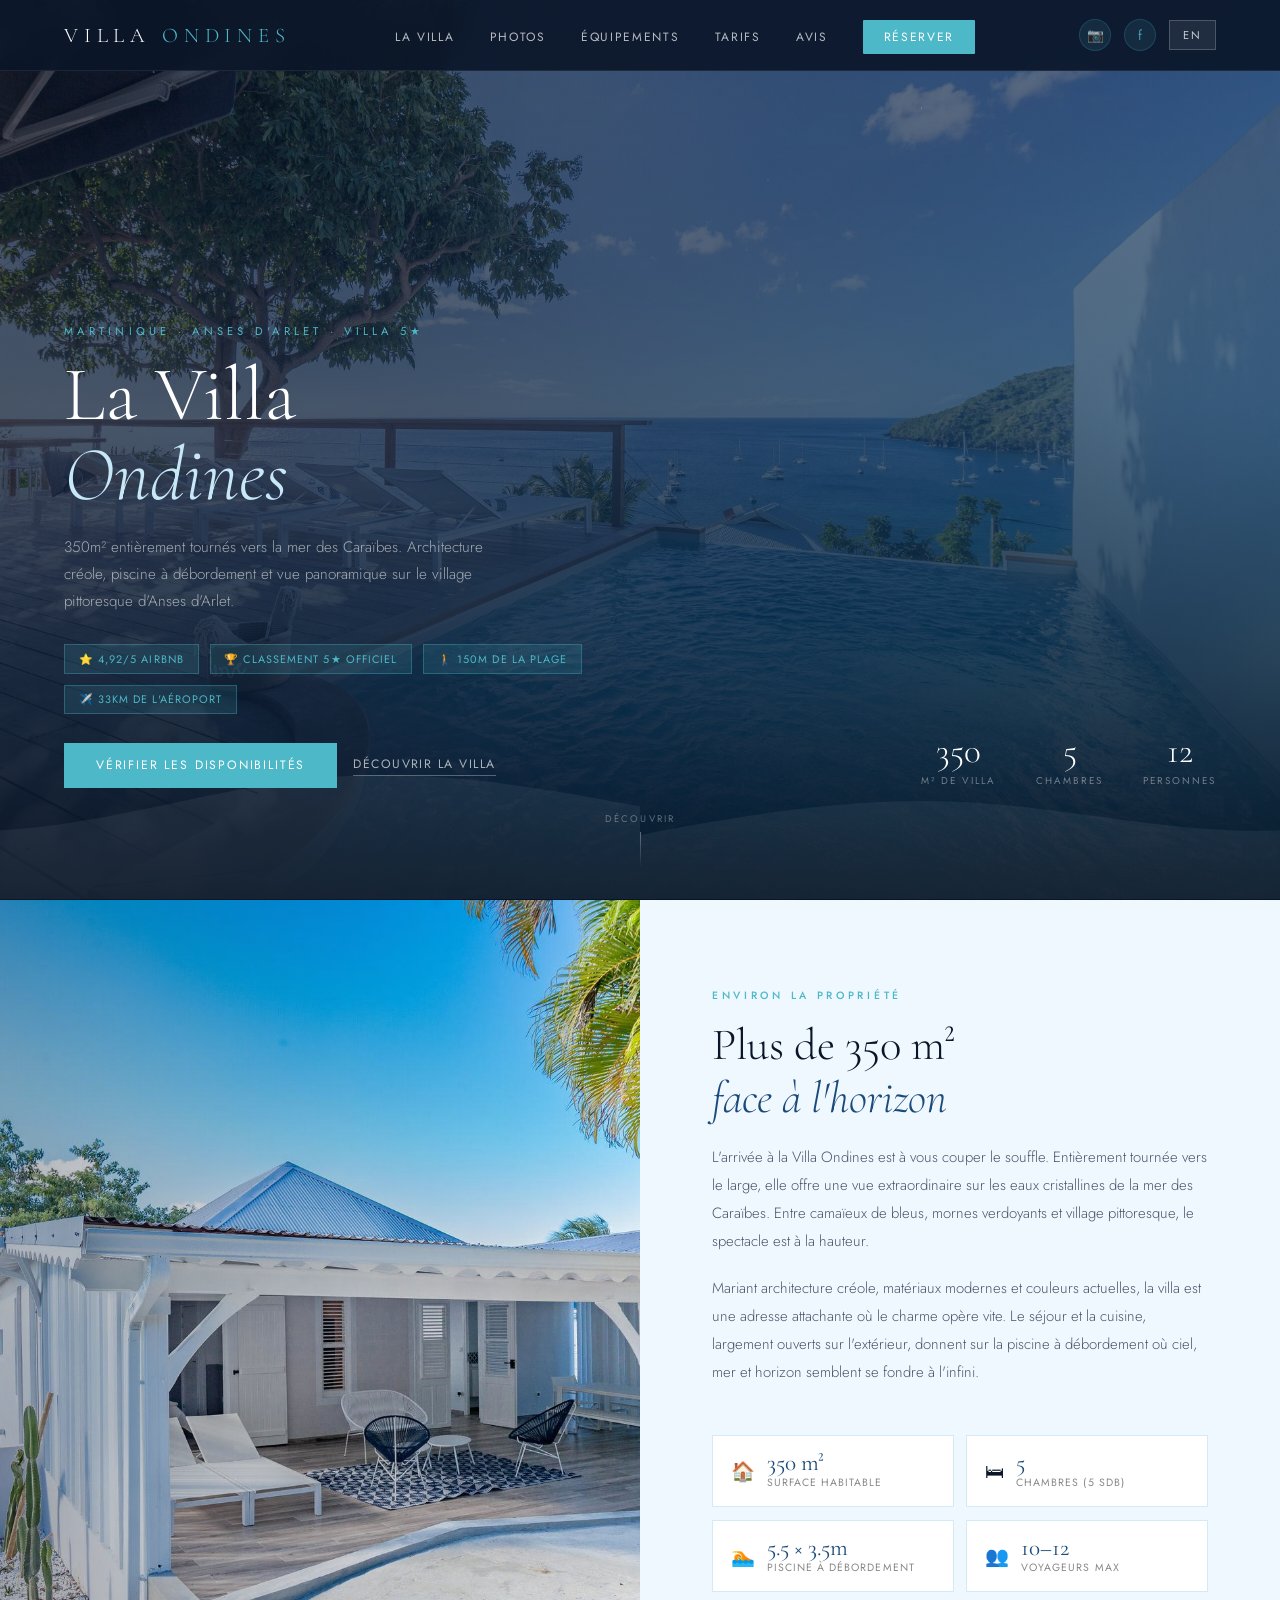
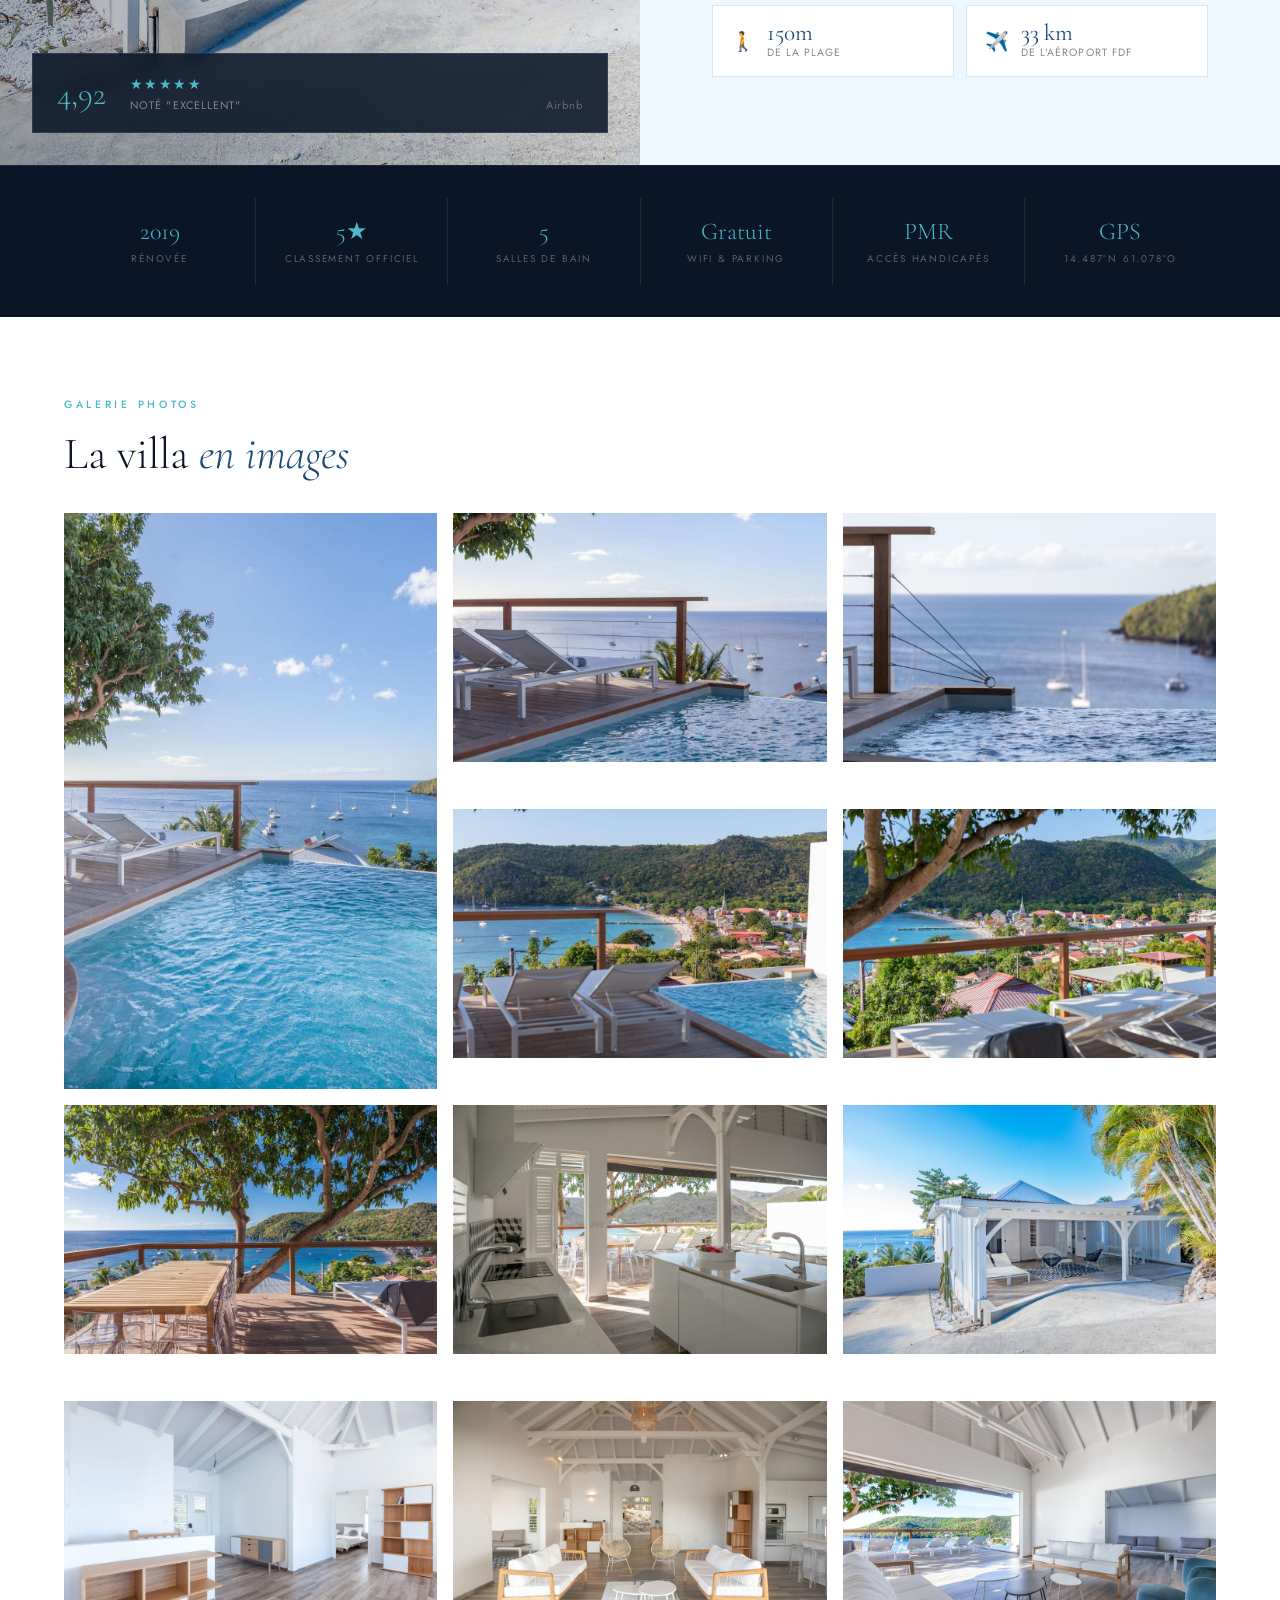
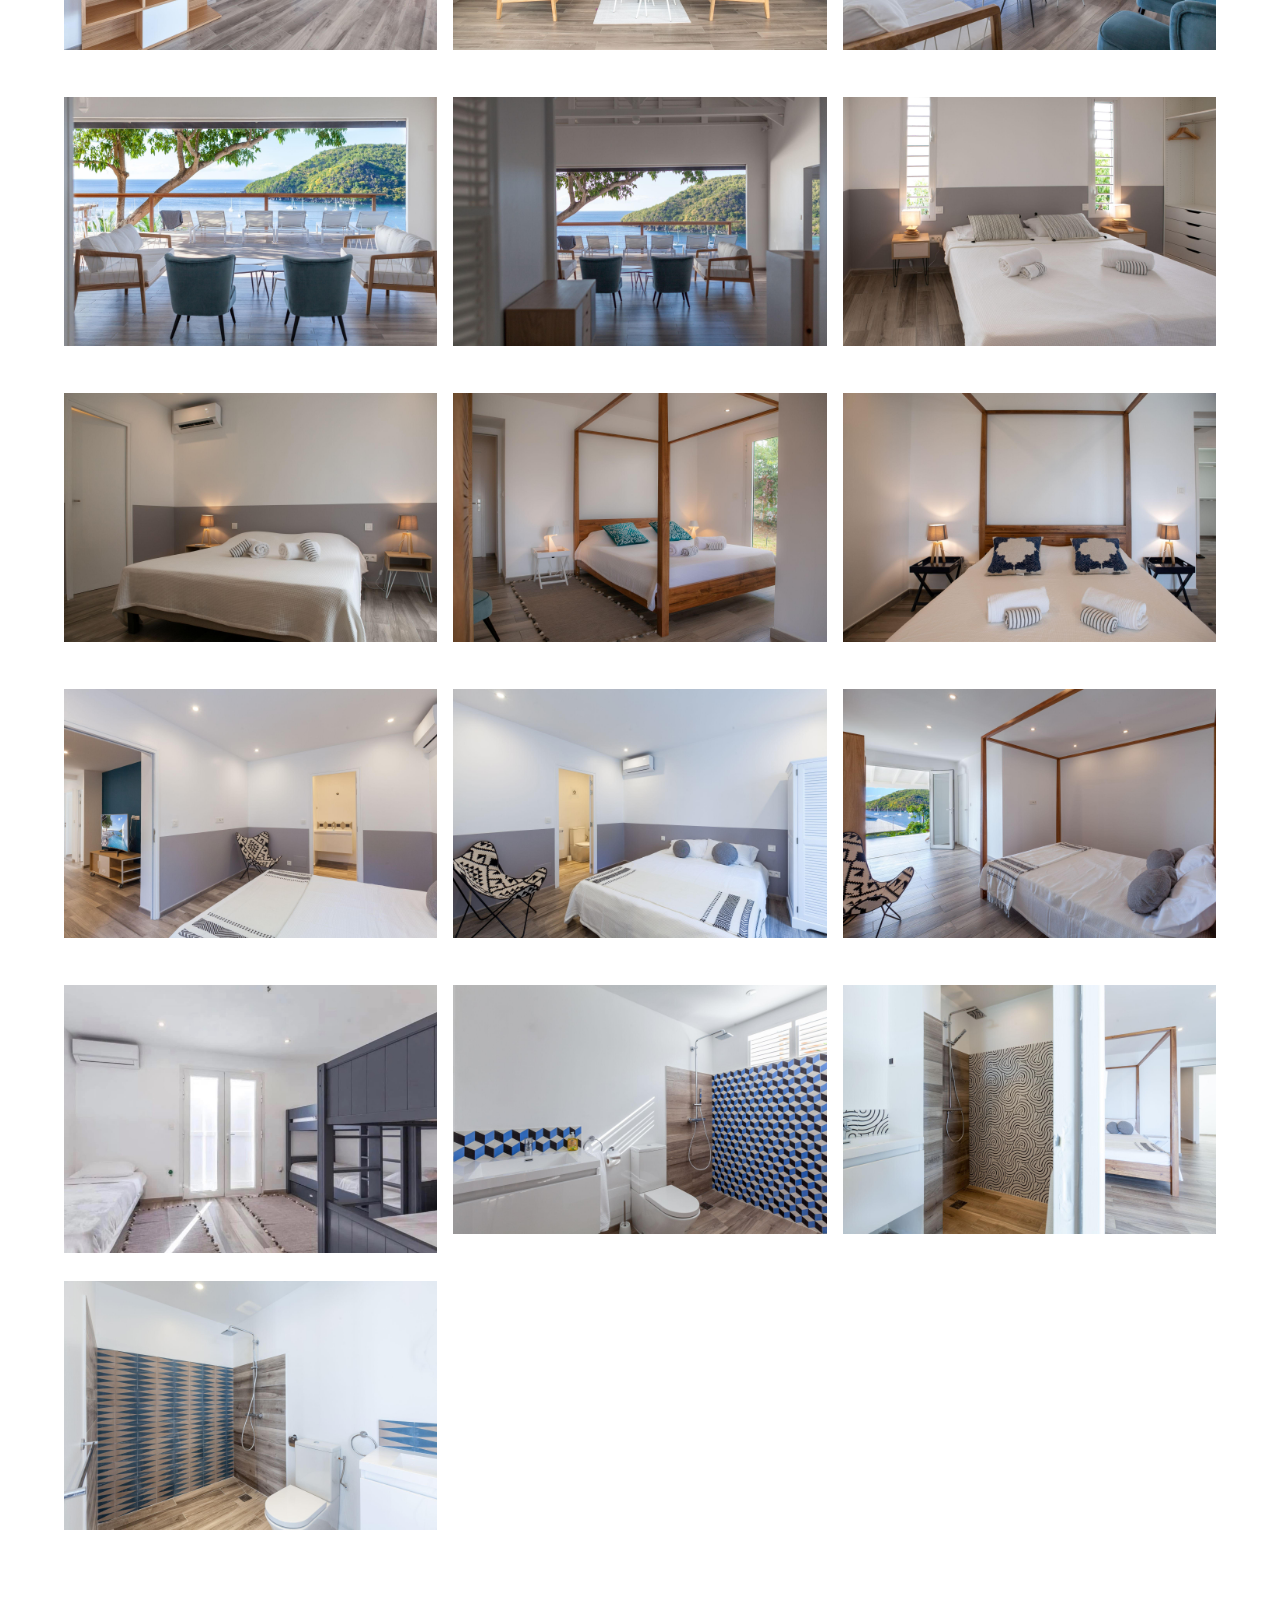
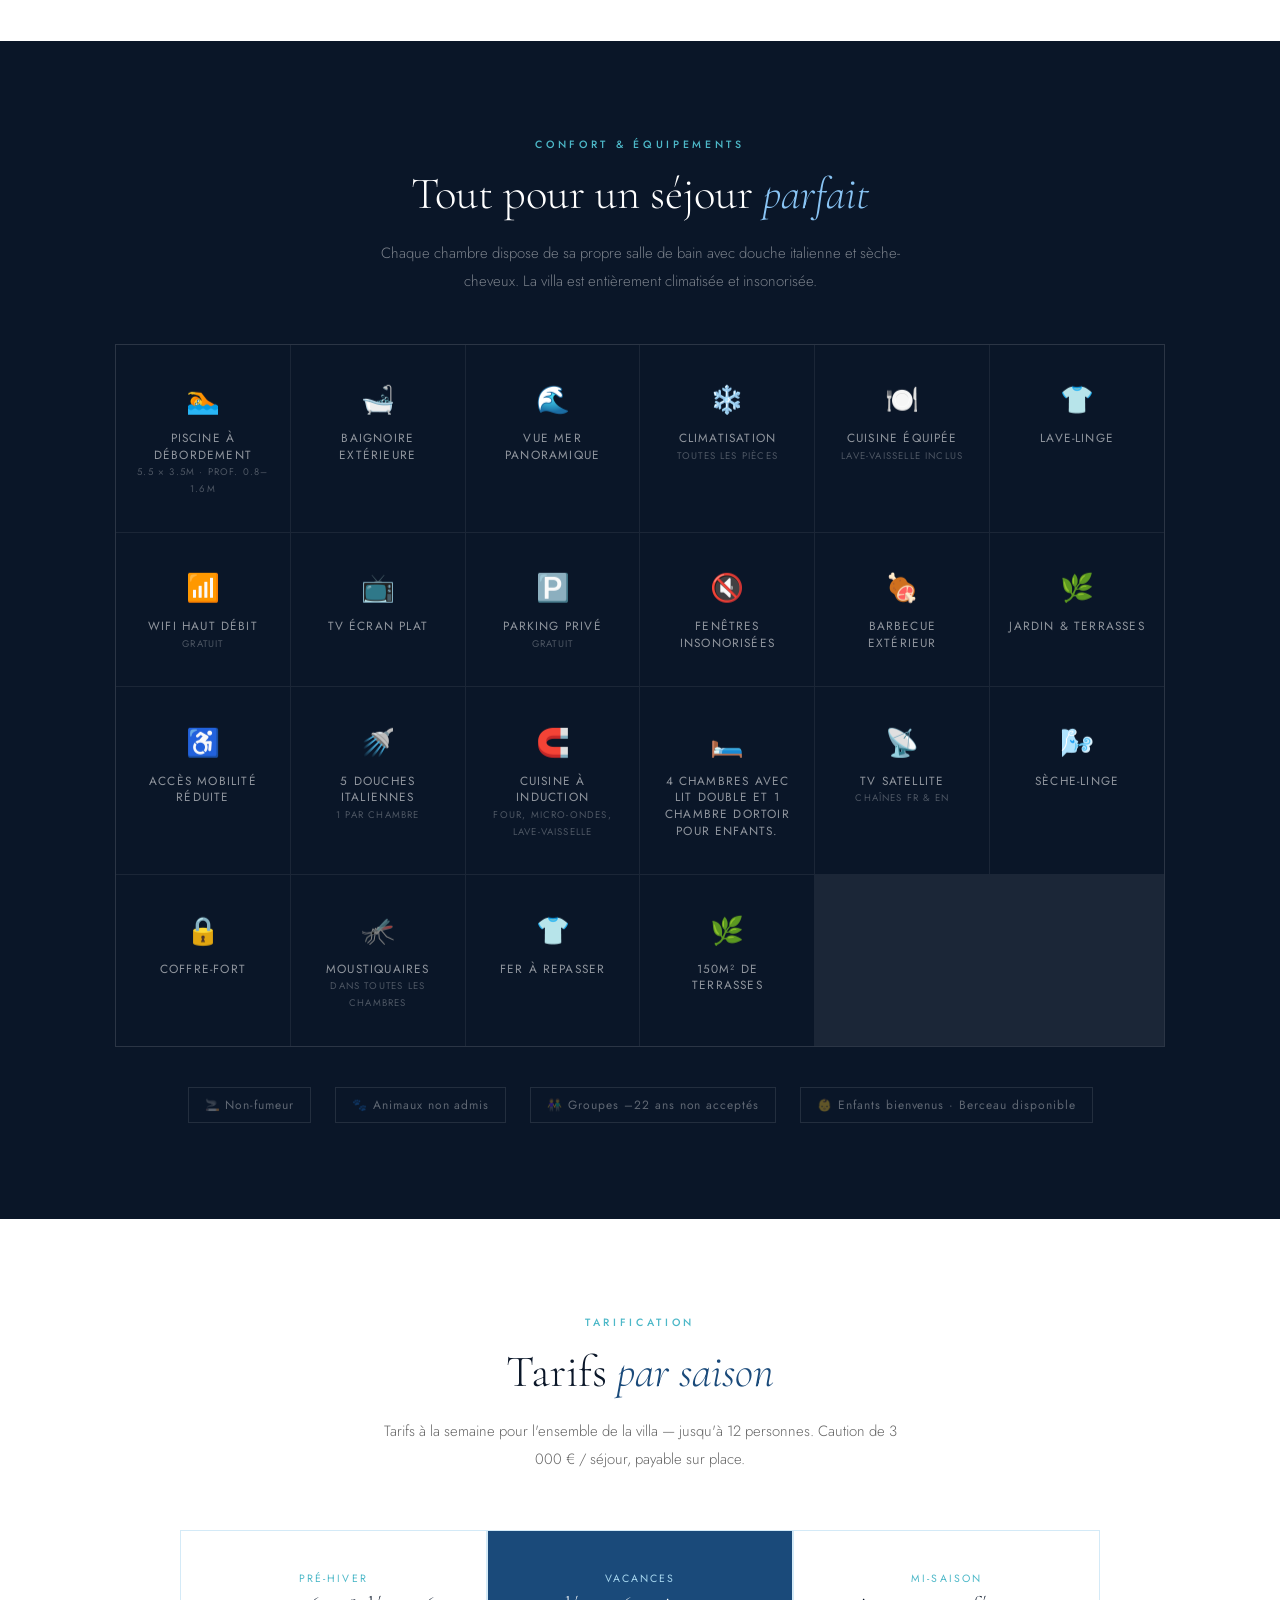
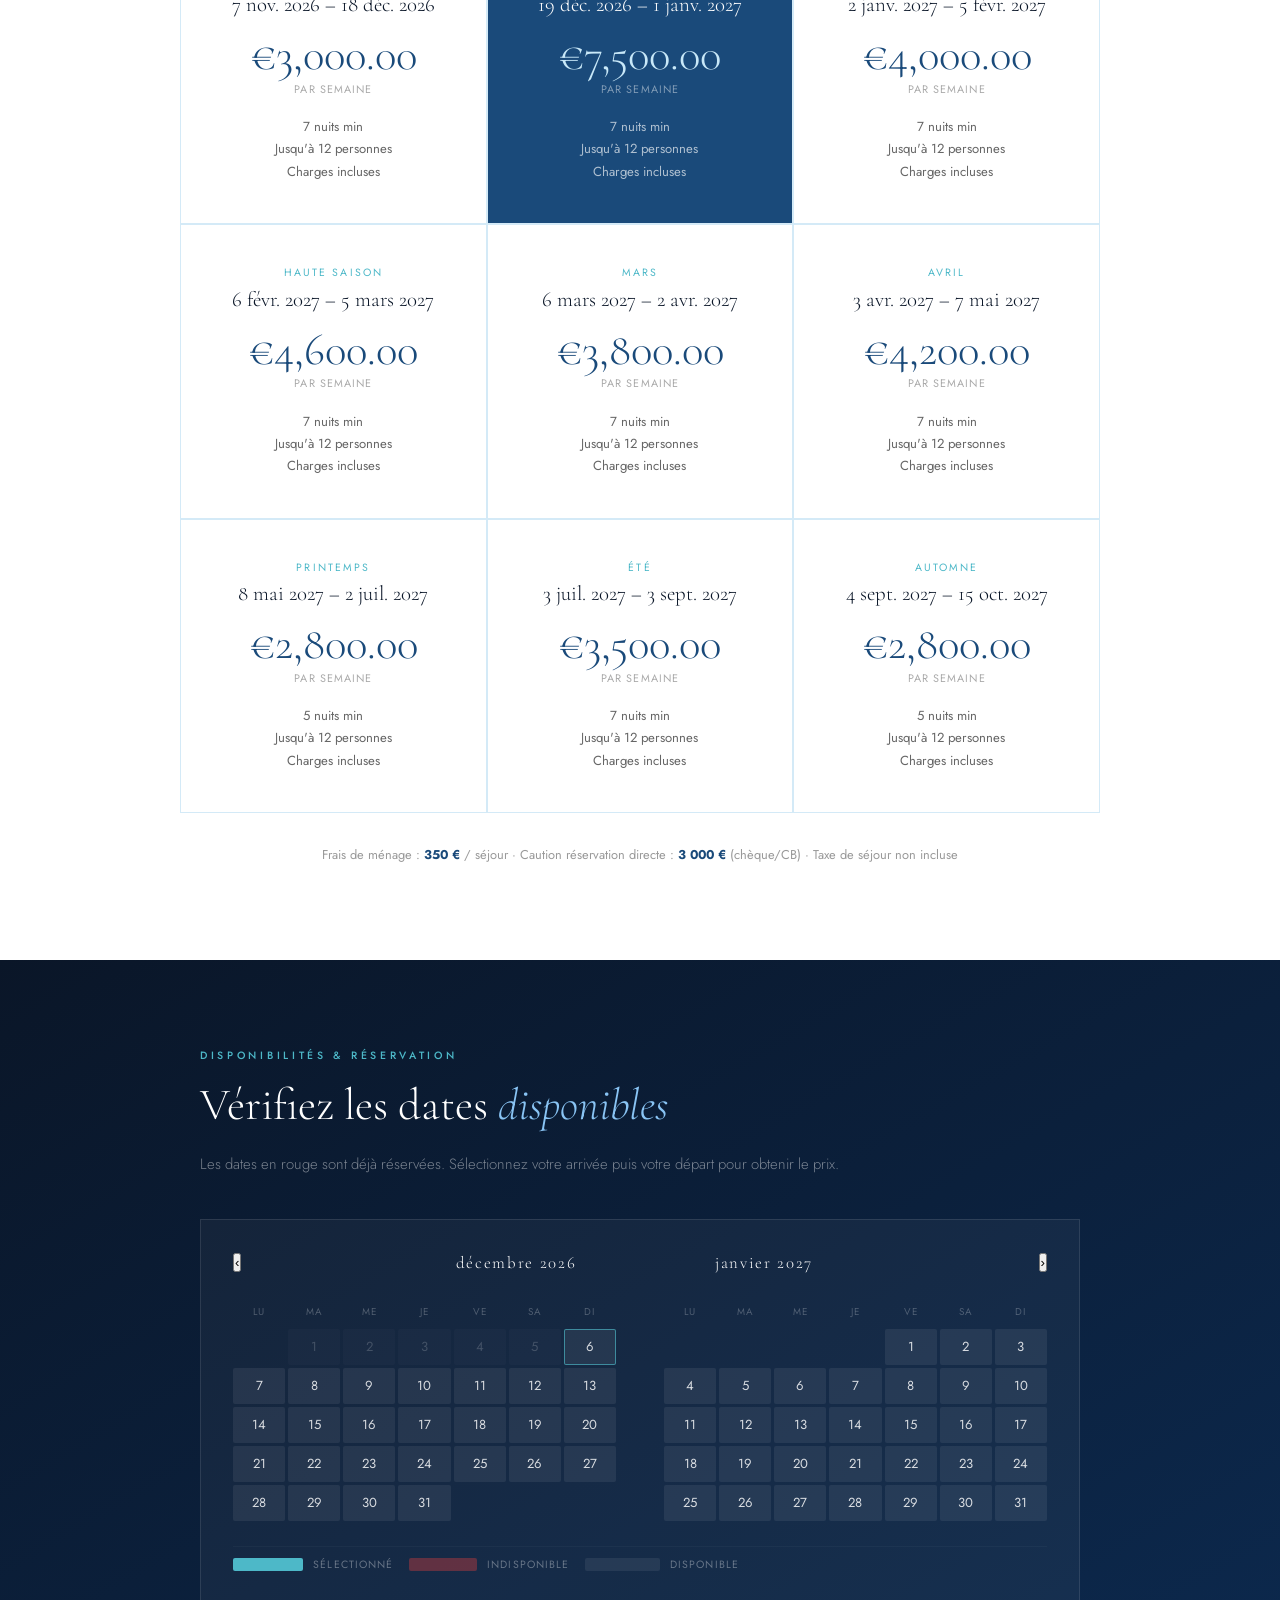
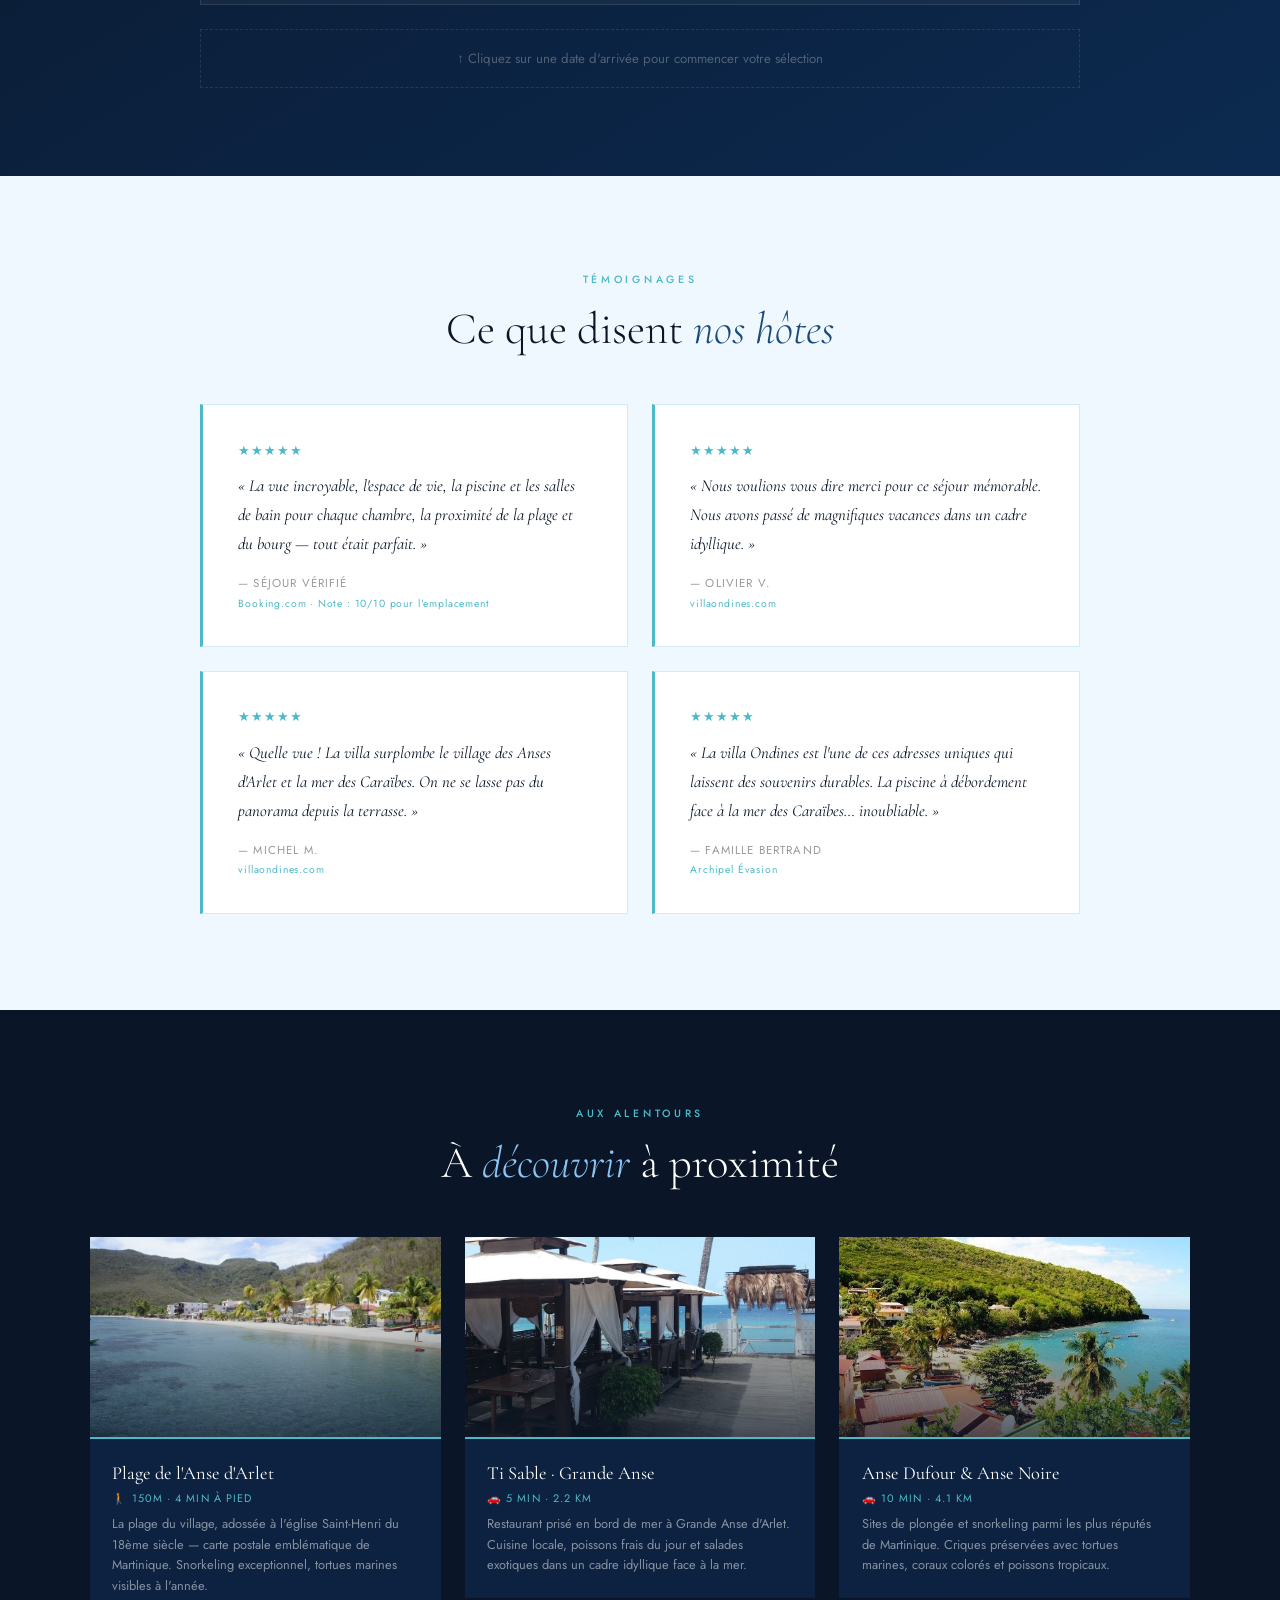
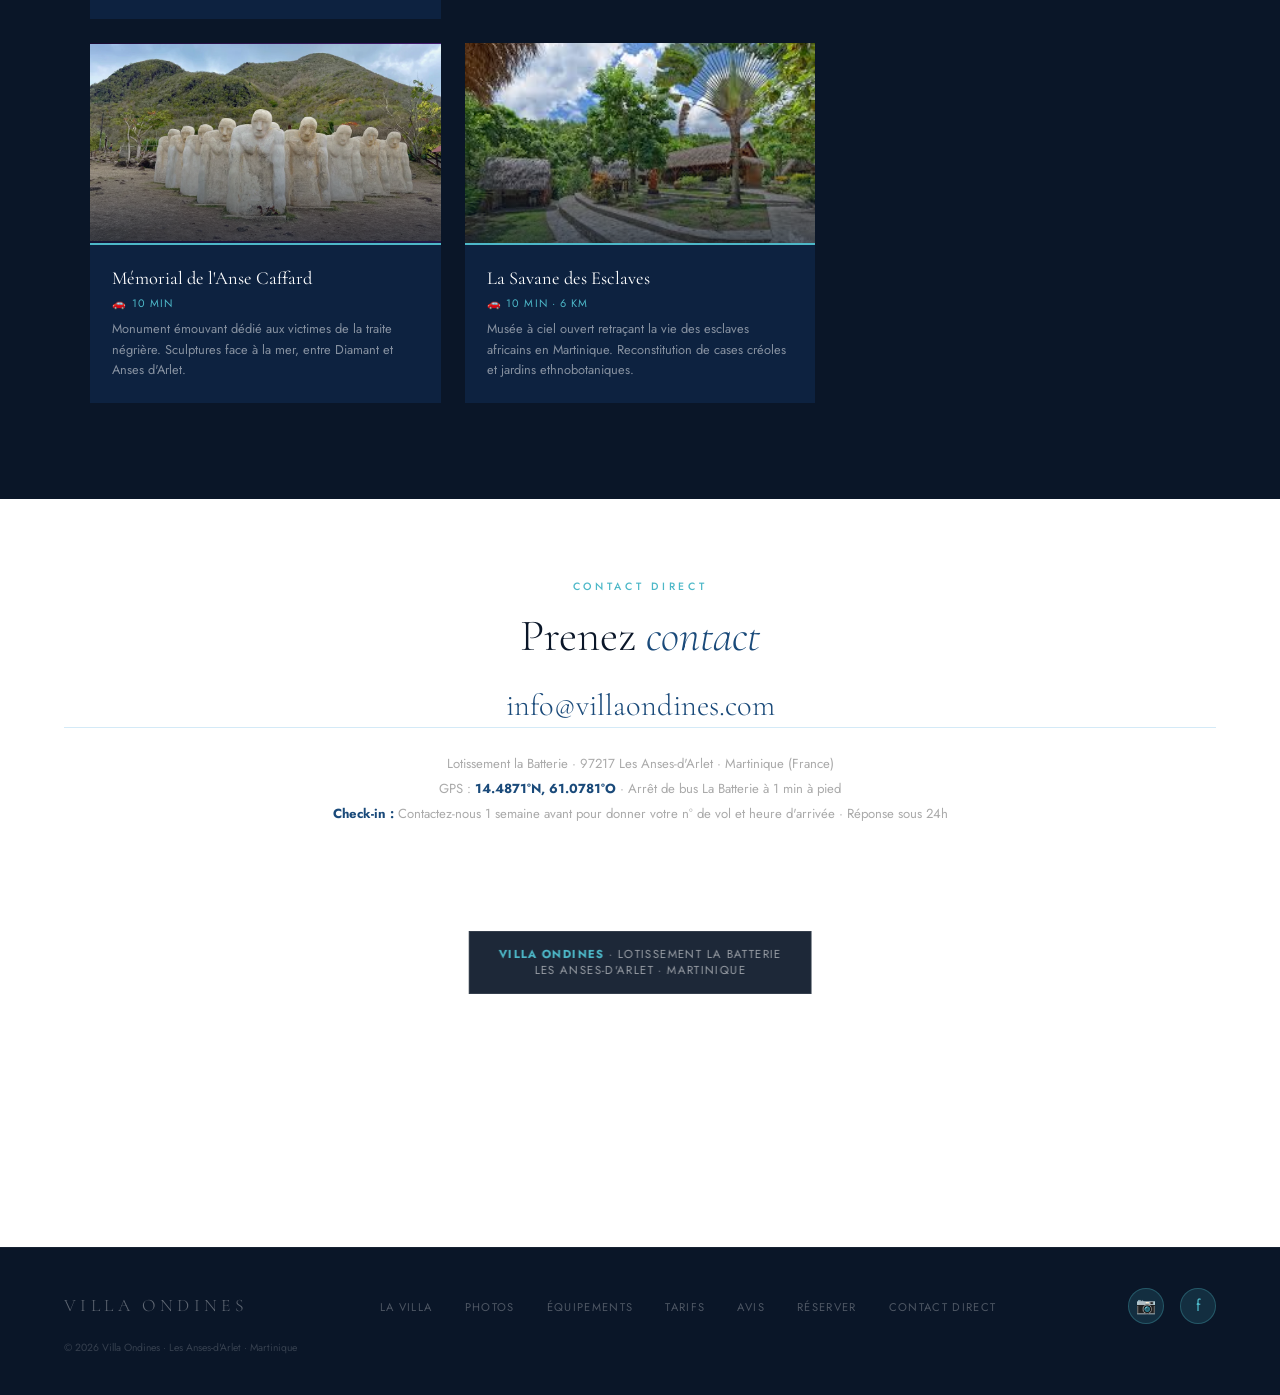
==== commit 31118835: "fixed les ondines" ====
--- a/index.html
+++ b/index.html
@@ -125,7 +125,7 @@
         </div>
         <div class="hero-content">
             <div class="hero-eyebrow">Martinique · Anses d'Arlet · Villa 5★</div>
-            <h1 class="hero-title">La Villa<br><em>les Ondines</em></h1>
+            <h1 class="hero-title">La Villa<br><em>Ondines</em></h1>
             <p class="hero-sub">350m² entièrement tournés vers la mer des Caraïbes. Architecture créole, piscine à
                 débordement et vue panoramique sur le village pittoresque d'Anses d'Arlet.</p>
             <div class="hero-badges">
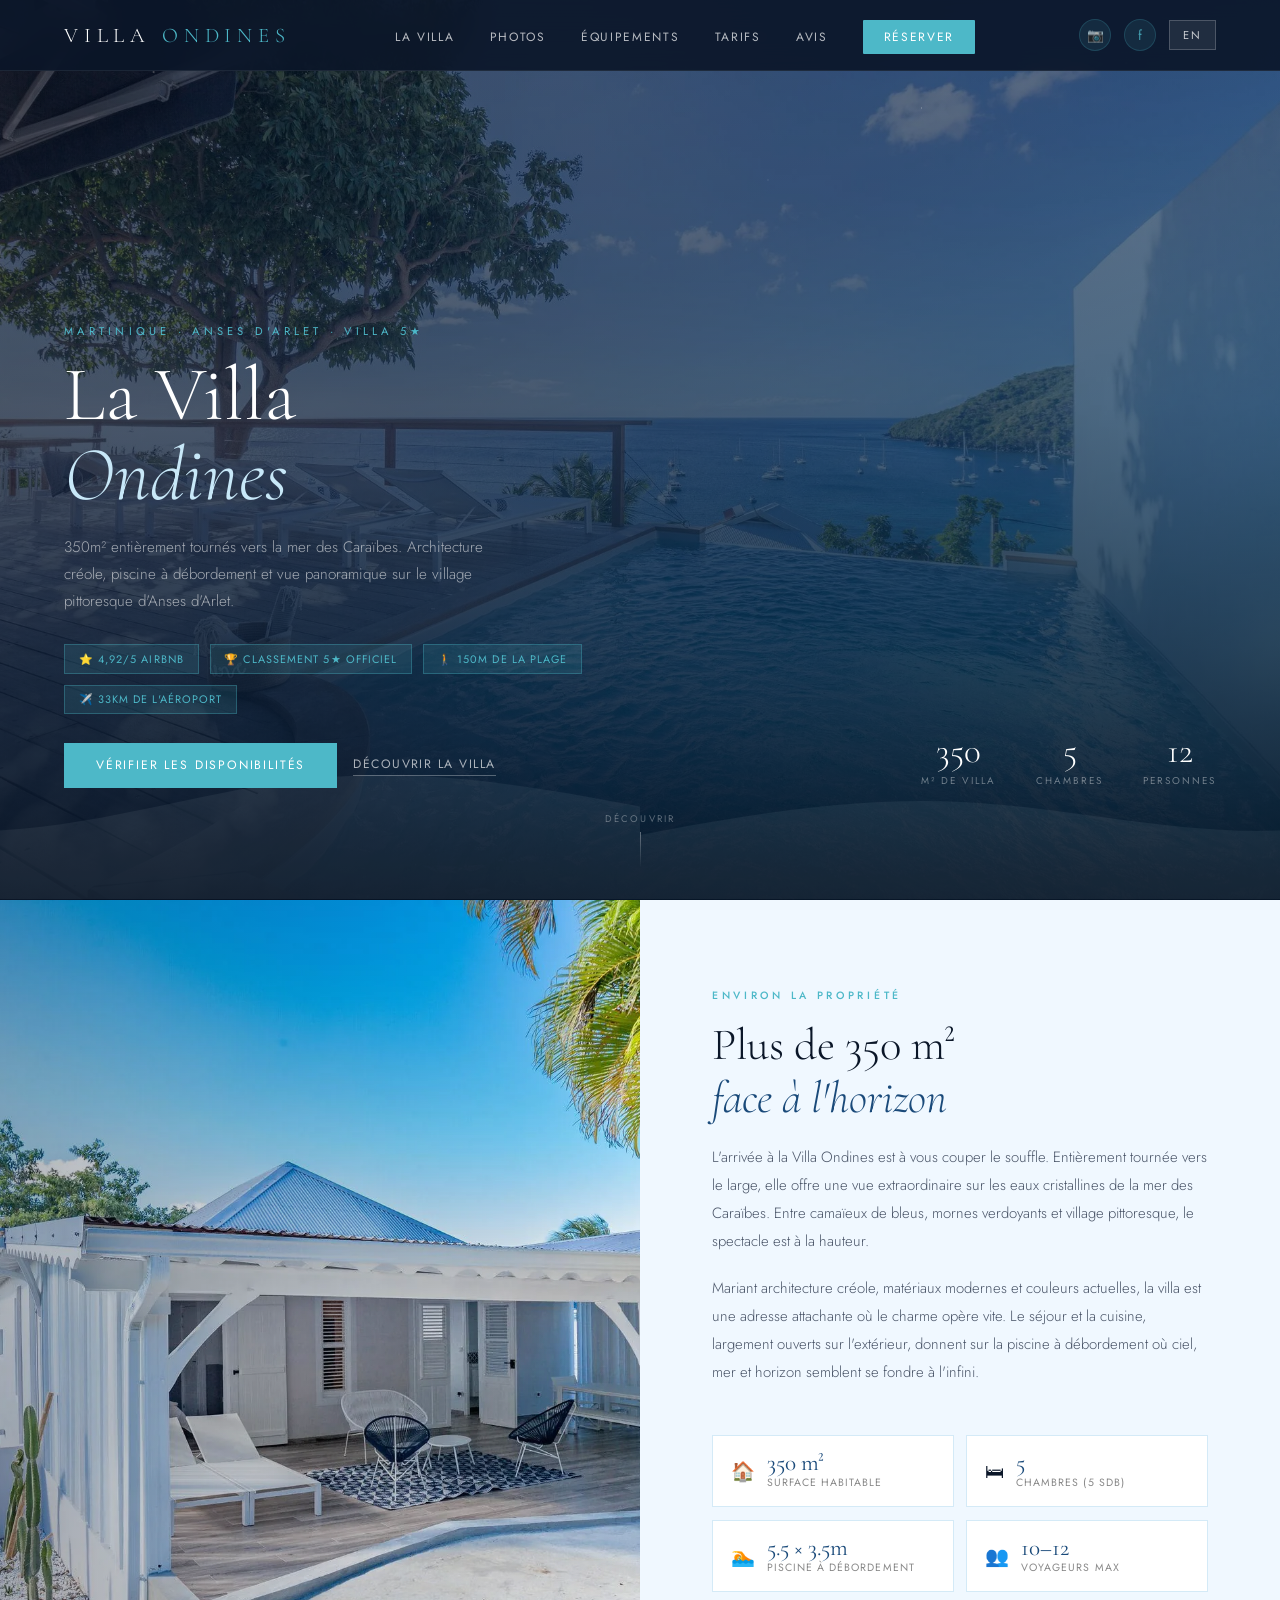
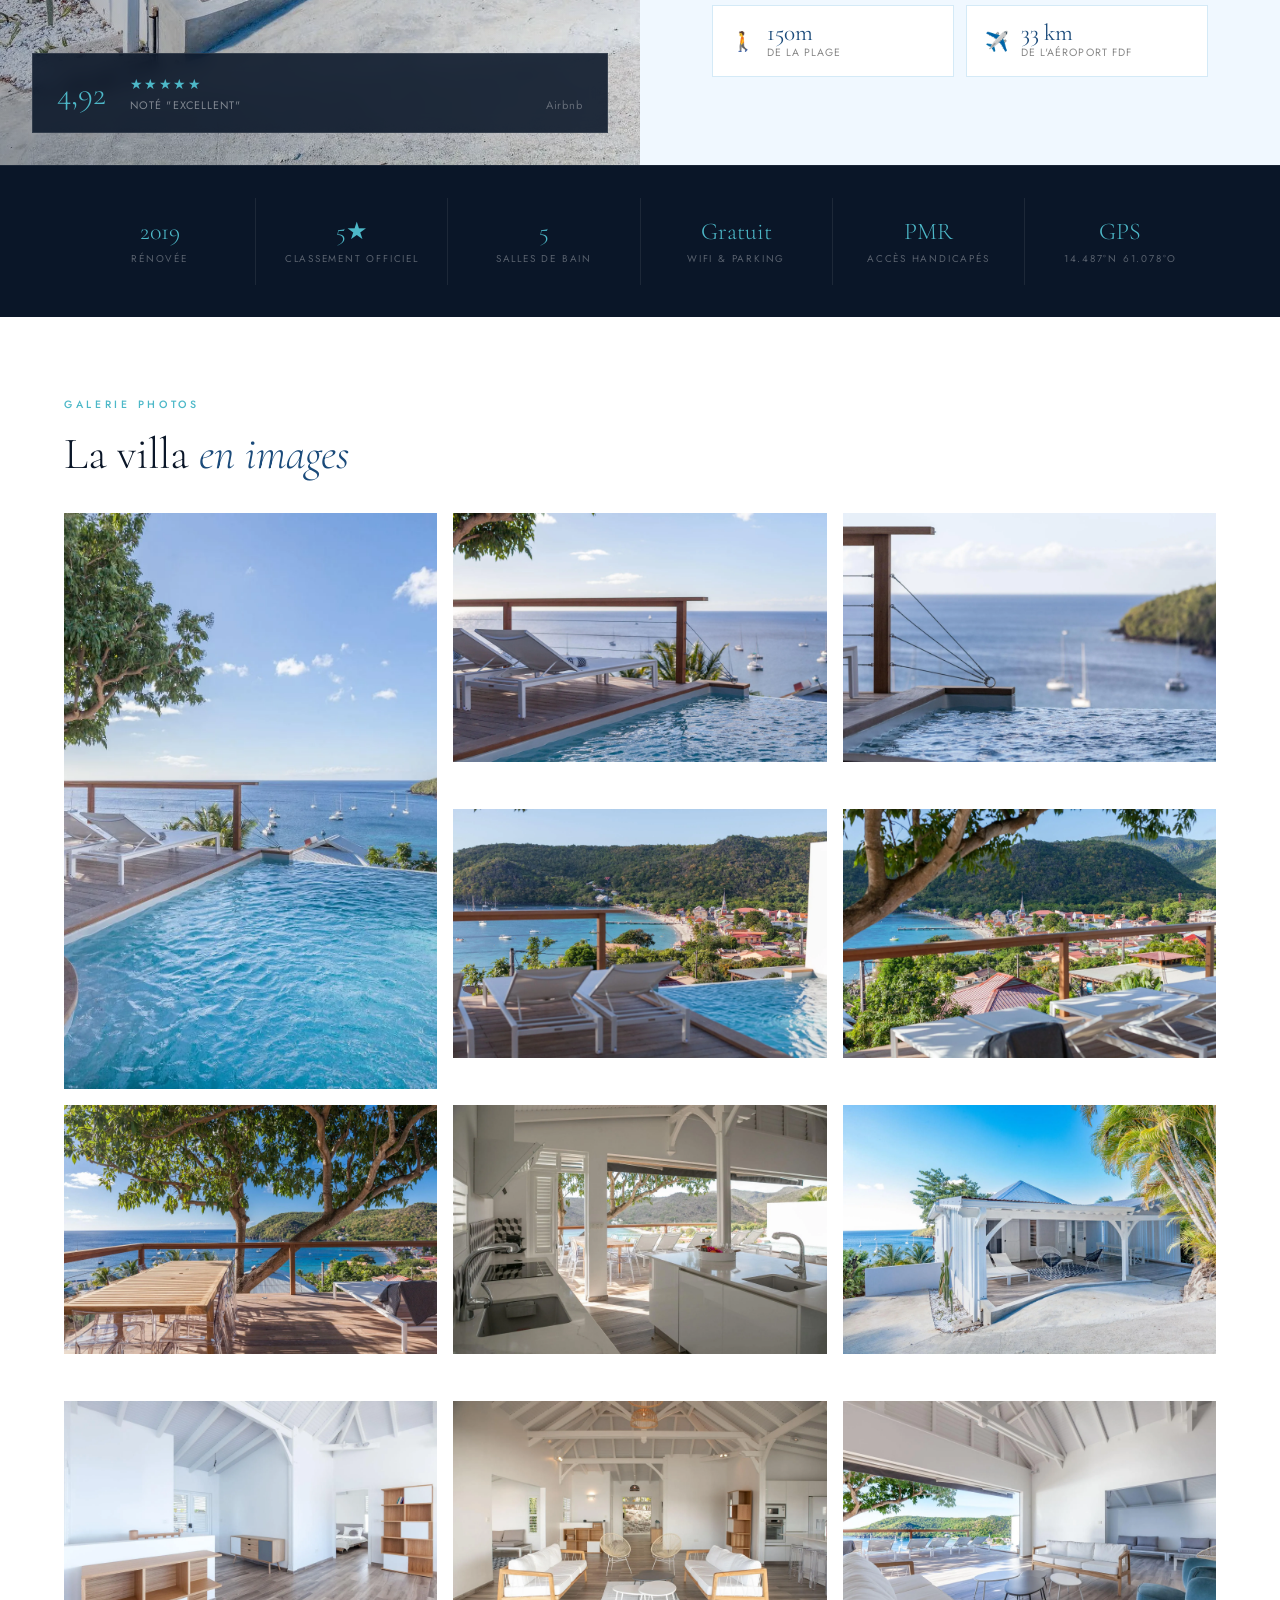
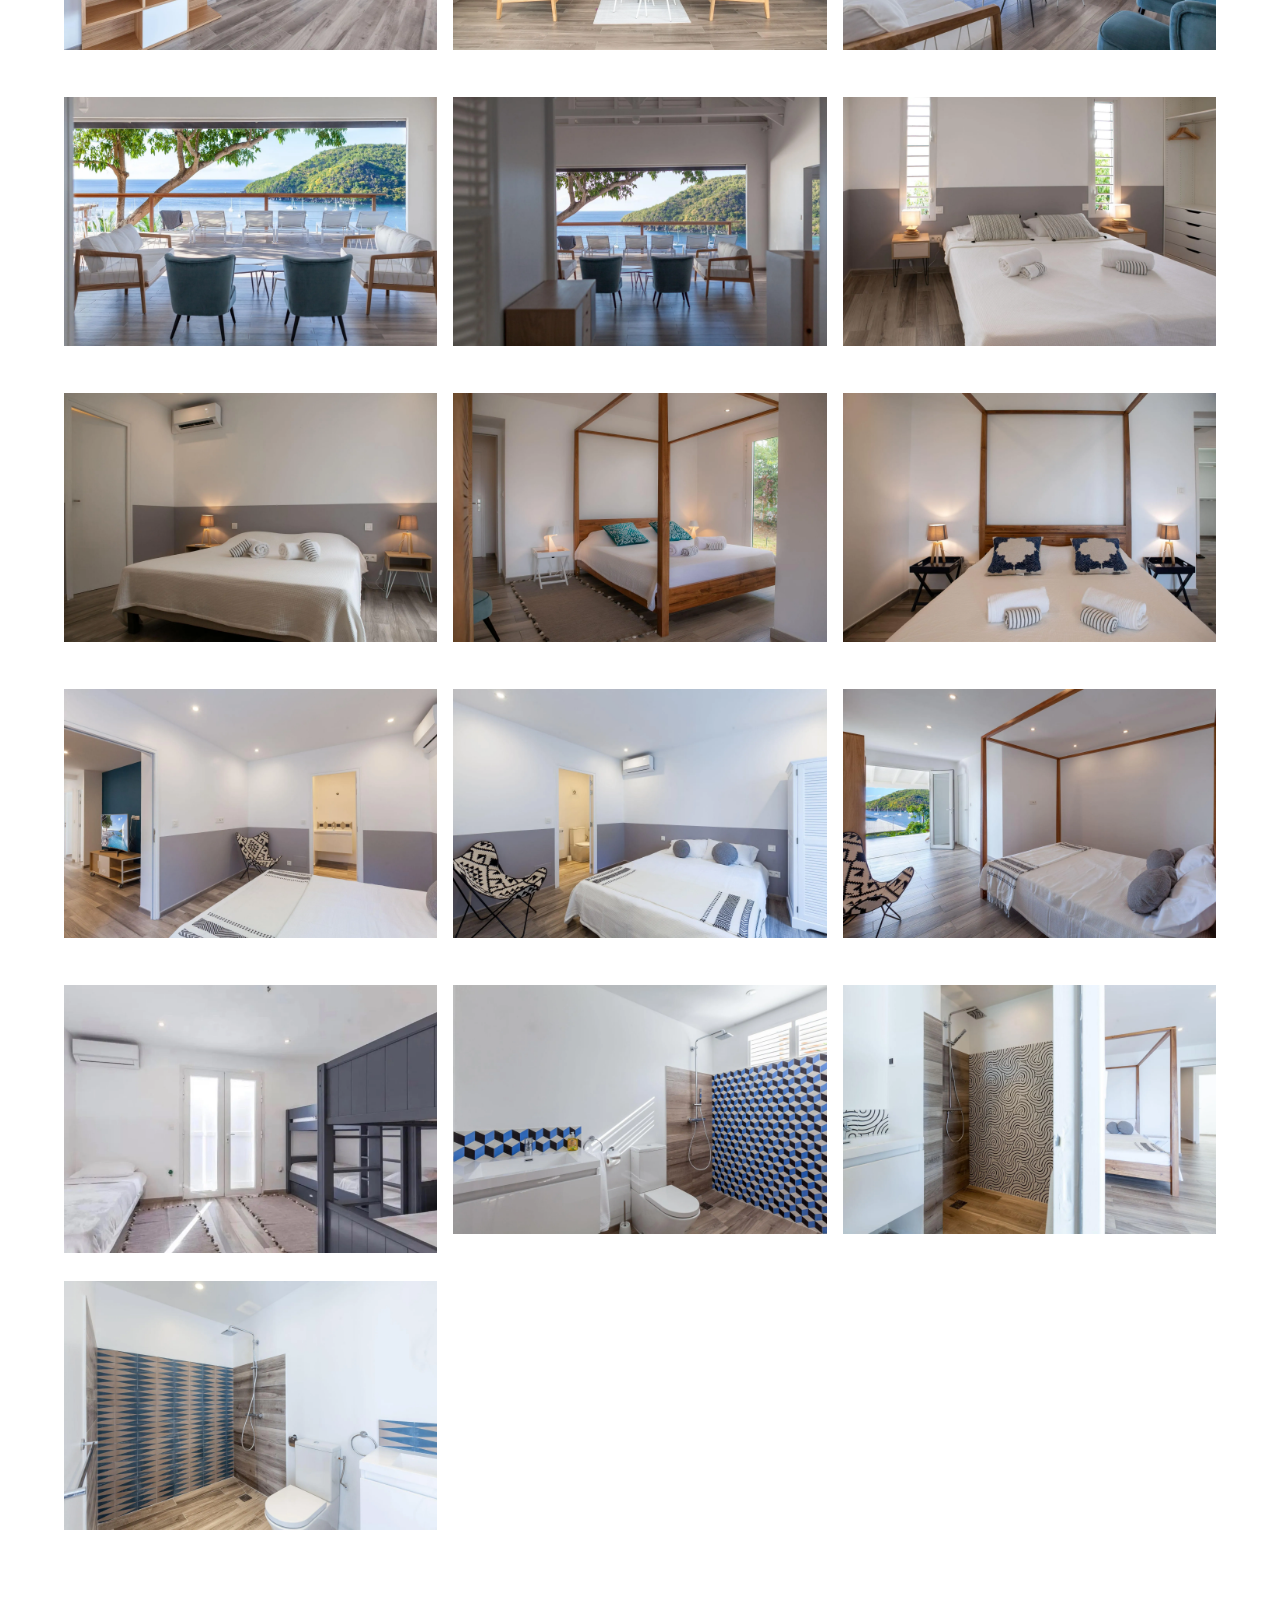
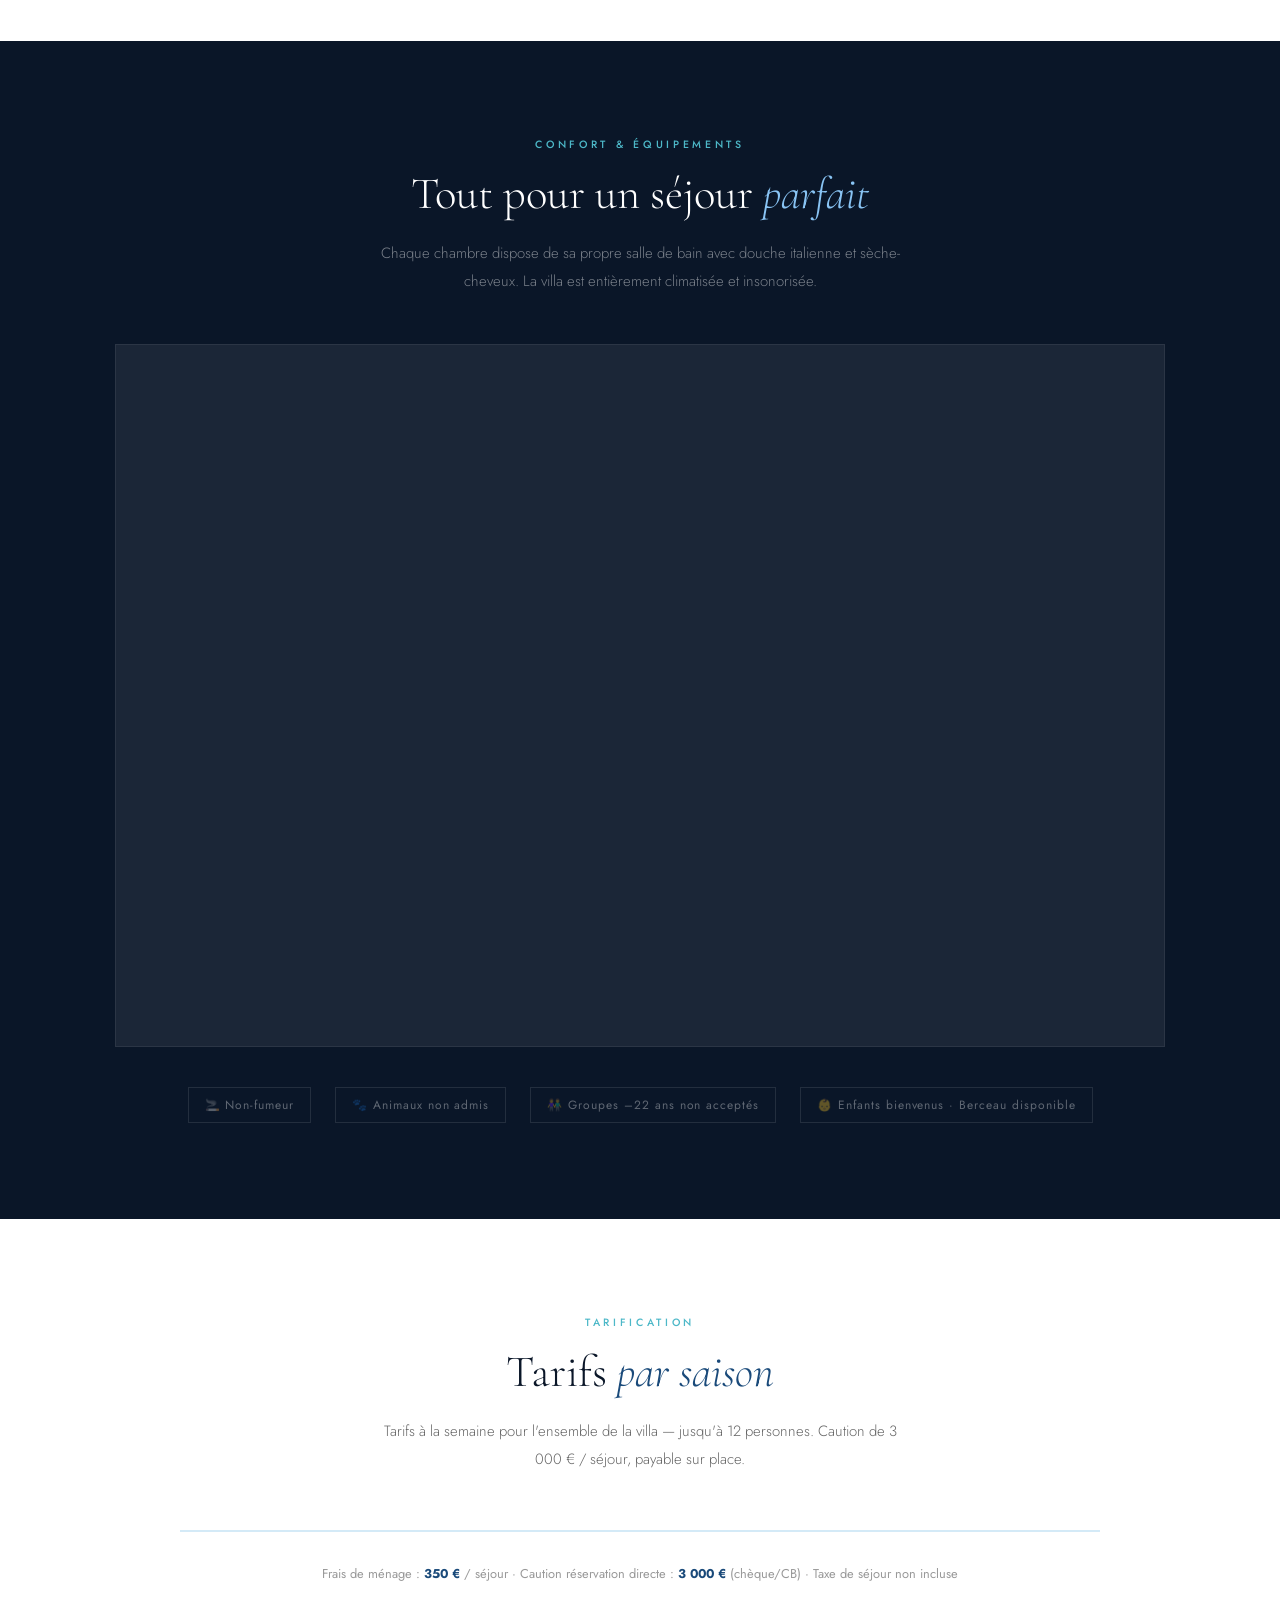
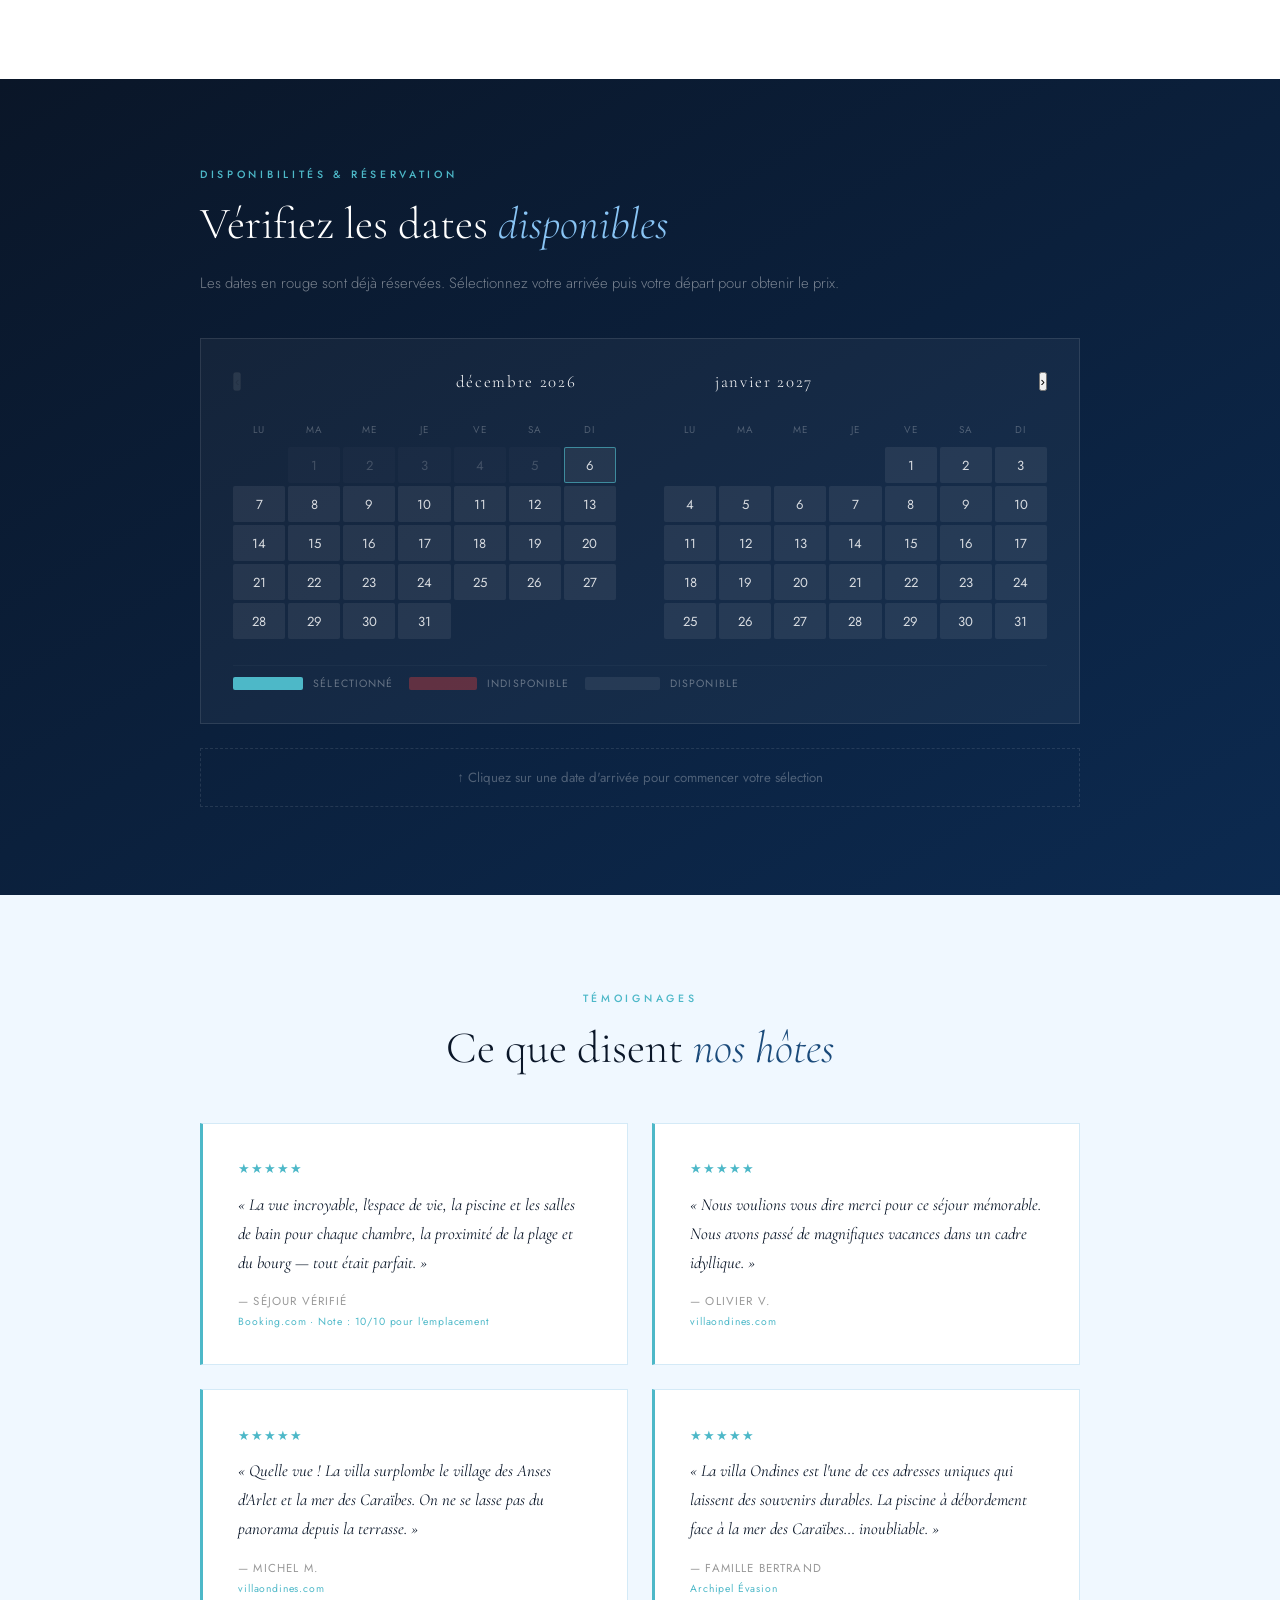
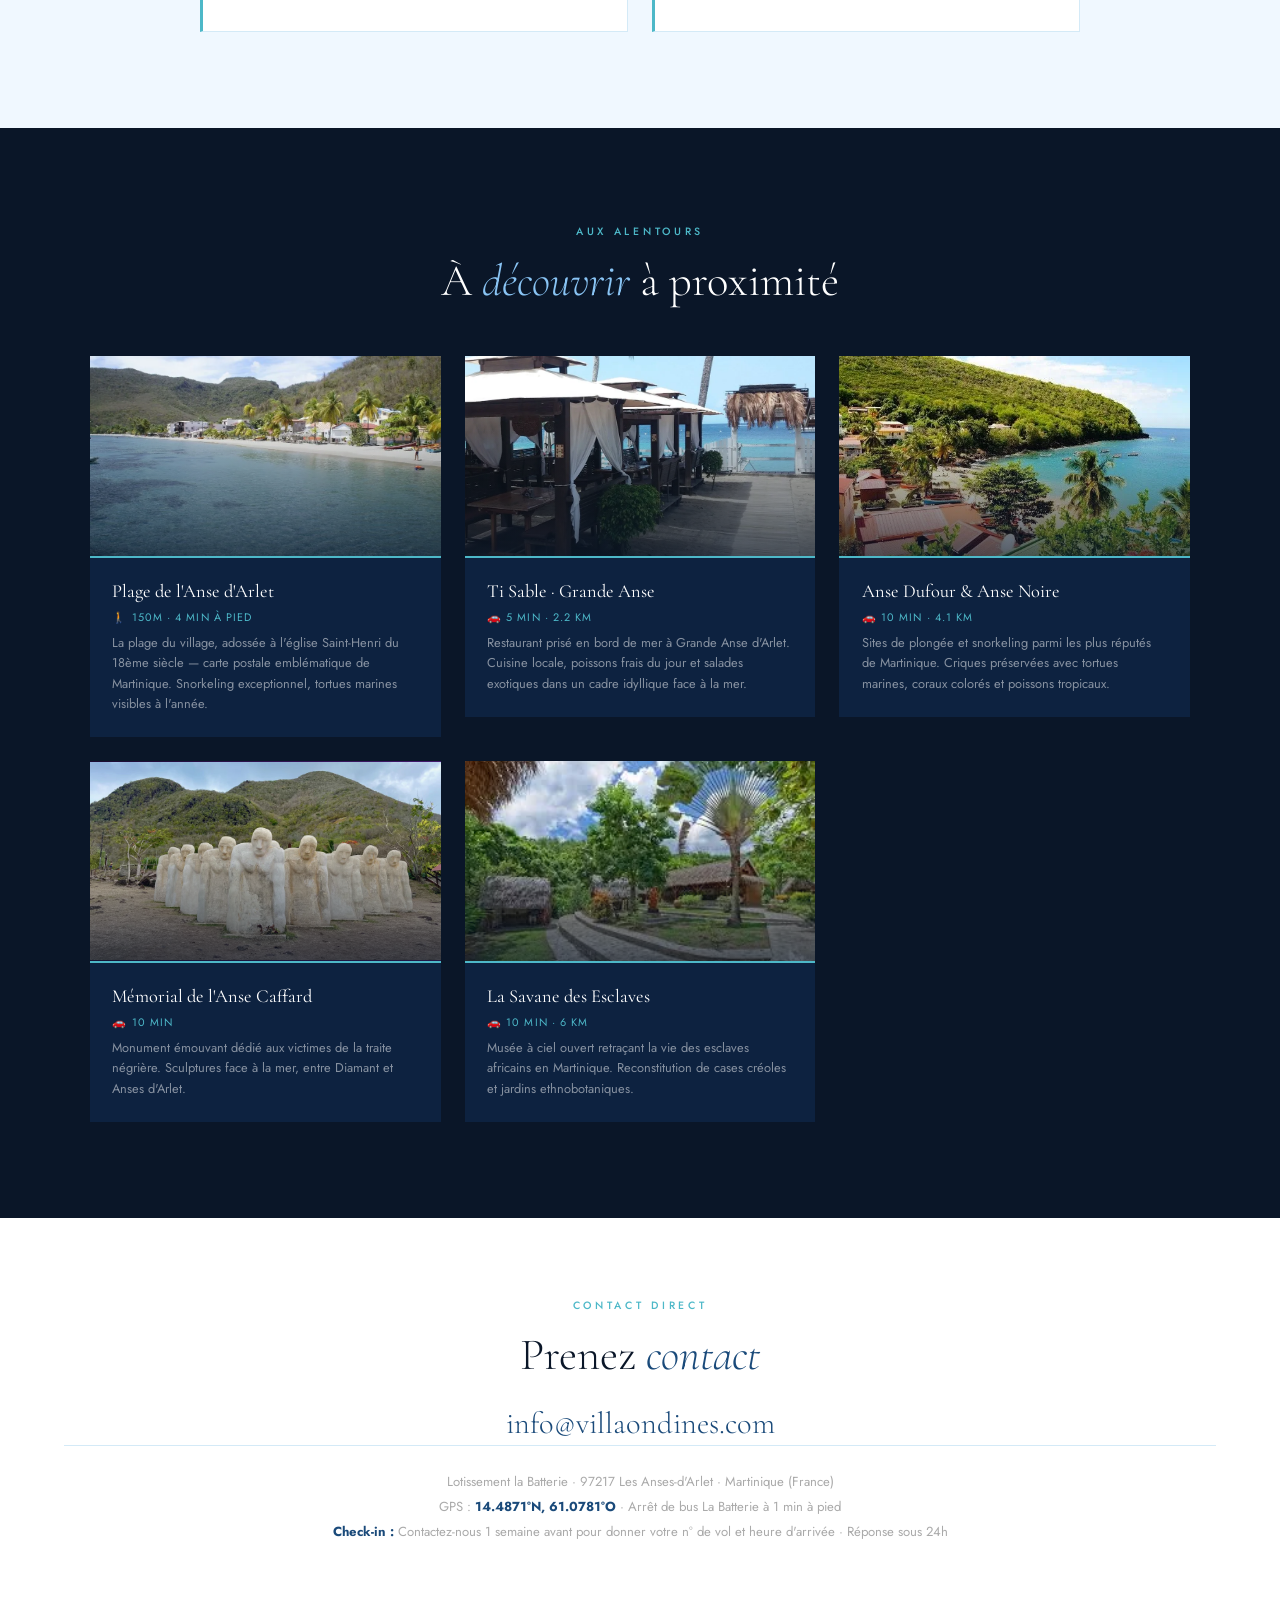
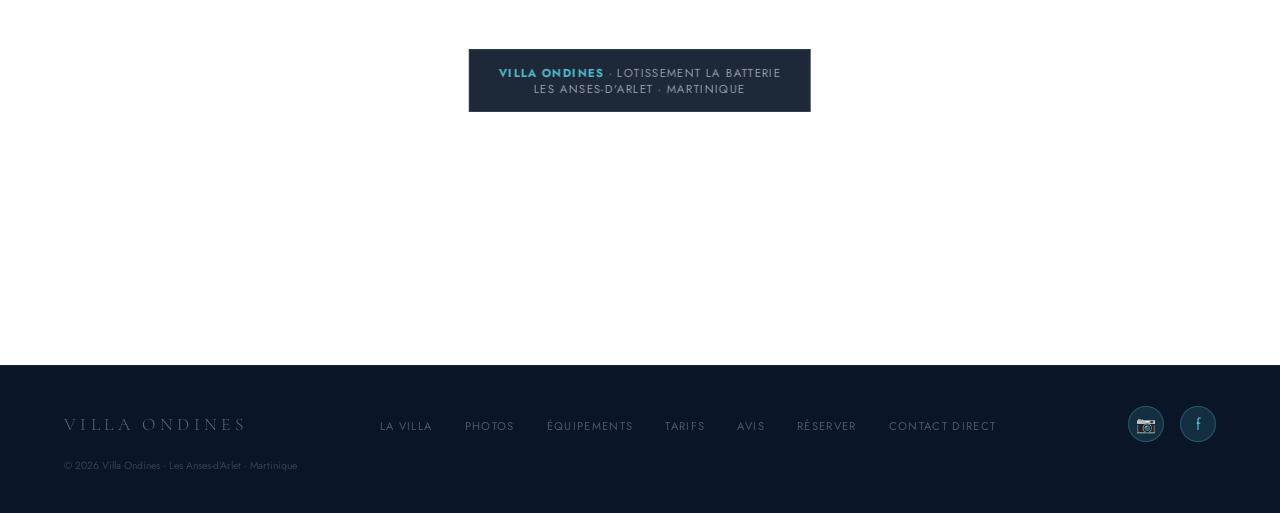
==== commit 3f0ccf7d: "Auto seasons from school calendar, 12-month booking horizon, WebP images, cleanup" ====
--- a/index.html
+++ b/index.html
@@ -268,78 +268,78 @@
         </div>
         <div class="gallery-grid">
             <div class="gallery-item">
-                <img src="figures/villa-images/terasse1.jpg" alt="Terrasse de la Villa Ondines avec vue panoramique sur la mer des Caraïbes, Anses d'Arlet" loading="lazy">
-            </div>
-            <div class="gallery-item">
-                <img src="figures/villa-images/terasse2.jpg" alt="Terrasse et piscine à débordement de la villa face à la mer, Martinique" loading="lazy">
-            </div>
-            <div class="gallery-item">
-                <img src="figures/villa-images/terasse3.jpg" alt="Terrasse extérieure de la Villa Ondines surplombant le village d'Anses d'Arlet" loading="lazy">
-            </div>
-            <div class="gallery-item">
-                <img src="figures/villa-images/terasse4.jpg" alt="Espace terrasse de la villa avec vue sur la baie des Anses d'Arlet" loading="lazy">
-            </div>
-            <div class="gallery-item">
-                <img src="figures/villa-images/terasse5.jpg" alt="Terrasse de la villa avec vue mer en Martinique" loading="lazy">
-            </div>
-            <div class="gallery-item">
-                <img src="figures/villa-images/terasse6.jpg" alt="Coin détente sur la terrasse de la Villa Ondines face à la mer des Caraïbes" loading="lazy">
-            </div>
-            <div class="gallery-item">
-                <img src="figures/villa-images/cuisine1.jpg" alt="Cuisine équipée ouverte de la Villa Ondines, Anses d'Arlet" loading="lazy">
-            </div>
-            <div class="gallery-item">
-                <img src="figures/villa-images/maison1.jpg" alt="Architecture créole de la Villa Ondines en Martinique" loading="lazy">
-            </div>
-            <div class="gallery-item">
-                <img src="figures/villa-images/salon1.jpg" alt="Salon lumineux de la villa ouvert sur la terrasse et la mer des Caraïbes" loading="lazy">
-            </div>
-            <div class="gallery-item">
-                <img src="figures/villa-images/salon2.jpg" alt="Espace de vie de la Villa Ondines avec vue mer, Martinique" loading="lazy">
-            </div>
-            <div class="gallery-item">
-                <img src="figures/villa-images/salon3.jpg" alt="Séjour contemporain de la villa aux Anses d'Arlet" loading="lazy">
-            </div>
-            <div class="gallery-item">
-                <img src="figures/villa-images/salon4.jpg" alt="Salon de la villa ouvert sur la piscine à débordement" loading="lazy">
-            </div>
-            <div class="gallery-item">
-                <img src="figures/villa-images/salon5.jpg" alt="Coin salon de la Villa Ondines avec vue panoramique sur l'océan" loading="lazy">
-            </div>
-
-            <div class="gallery-item">
-                <img src="figures/villa-images/chambre1.jpg" alt="Chambre avec lit double et vue mer à la Villa Ondines" loading="lazy">
-            </div>
-            <div class="gallery-item">
-                <img src="figures/villa-images/chambre2.jpg" alt="Chambre lumineuse de la villa avec salle d'eau privée, Martinique" loading="lazy">
-            </div>
-            <div class="gallery-item">
-                <img src="figures/villa-images/chambre3.jpg" alt="Chambre double climatisée de la Villa Ondines, Anses d'Arlet" loading="lazy">
-            </div>
-            <div class="gallery-item">
-                <img src="figures/villa-images/chambre4.jpg" alt="Chambre de la villa avec accès terrasse" loading="lazy">
-            </div>
-            <div class="gallery-item">
-                <img src="figures/villa-images/chambre5.jpg" alt="Chambre confortable de la Villa Ondines en Martinique" loading="lazy">
-            </div>
-            <div class="gallery-item">
-                <img src="figures/villa-images/chambre6.jpg" alt="Chambre avec lit double et moustiquaire, villa aux Anses d'Arlet" loading="lazy">
-            </div>
-            <div class="gallery-item">
-                <img src="figures/villa-images/chambre7.jpg" alt="Chambre de la villa face à la mer des Caraïbes" loading="lazy">
-            </div>
-            <div class="gallery-item">
-                <img src="figures/villa-images/chambre8.jpg" alt="Chambre dortoir pour enfants à la Villa Ondines" loading="lazy">
-            </div>
-
-            <div class="gallery-item">
-                <img src="figures/villa-images/sdb1.jpg" alt="Salle de bain avec douche italienne de la Villa Ondines" loading="lazy">
-            </div>
-            <div class="gallery-item">
-                <img src="figures/villa-images/sdb2.jpg" alt="Salle d'eau moderne en suite, villa en Martinique" loading="lazy">
-            </div>
-            <div class="gallery-item">
-                <img src="figures/villa-images/sdb3.jpg" alt="Salle de bain contemporaine de la villa aux Anses d'Arlet" loading="lazy">
+                <img src="figures/villa-images/terasse1.webp" alt="Terrasse de la Villa Ondines avec vue panoramique sur la mer des Caraïbes, Anses d'Arlet" loading="lazy">
+            </div>
+            <div class="gallery-item">
+                <img src="figures/villa-images/terasse2.webp" alt="Terrasse et piscine à débordement de la villa face à la mer, Martinique" loading="lazy">
+            </div>
+            <div class="gallery-item">
+                <img src="figures/villa-images/terasse3.webp" alt="Terrasse extérieure de la Villa Ondines surplombant le village d'Anses d'Arlet" loading="lazy">
+            </div>
+            <div class="gallery-item">
+                <img src="figures/villa-images/terasse4.webp" alt="Espace terrasse de la villa avec vue sur la baie des Anses d'Arlet" loading="lazy">
+            </div>
+            <div class="gallery-item">
+                <img src="figures/villa-images/terasse5.webp" alt="Terrasse de la villa avec vue mer en Martinique" loading="lazy">
+            </div>
+            <div class="gallery-item">
+                <img src="figures/villa-images/terasse6.webp" alt="Coin détente sur la terrasse de la Villa Ondines face à la mer des Caraïbes" loading="lazy">
+            </div>
+            <div class="gallery-item">
+                <img src="figures/villa-images/cuisine1.webp" alt="Cuisine équipée ouverte de la Villa Ondines, Anses d'Arlet" loading="lazy">
+            </div>
+            <div class="gallery-item">
+                <img src="figures/villa-images/maison1.webp" alt="Architecture créole de la Villa Ondines en Martinique" loading="lazy">
+            </div>
+            <div class="gallery-item">
+                <img src="figures/villa-images/salon1.webp" alt="Salon lumineux de la villa ouvert sur la terrasse et la mer des Caraïbes" loading="lazy">
+            </div>
+            <div class="gallery-item">
+                <img src="figures/villa-images/salon2.webp" alt="Espace de vie de la Villa Ondines avec vue mer, Martinique" loading="lazy">
+            </div>
+            <div class="gallery-item">
+                <img src="figures/villa-images/salon3.webp" alt="Séjour contemporain de la villa aux Anses d'Arlet" loading="lazy">
+            </div>
+            <div class="gallery-item">
+                <img src="figures/villa-images/salon4.webp" alt="Salon de la villa ouvert sur la piscine à débordement" loading="lazy">
+            </div>
+            <div class="gallery-item">
+                <img src="figures/villa-images/salon5.webp" alt="Coin salon de la Villa Ondines avec vue panoramique sur l'océan" loading="lazy">
+            </div>
+
+            <div class="gallery-item">
+                <img src="figures/villa-images/chambre1.webp" alt="Chambre avec lit double et vue mer à la Villa Ondines" loading="lazy">
+            </div>
+            <div class="gallery-item">
+                <img src="figures/villa-images/chambre2.webp" alt="Chambre lumineuse de la villa avec salle d'eau privée, Martinique" loading="lazy">
+            </div>
+            <div class="gallery-item">
+                <img src="figures/villa-images/chambre3.webp" alt="Chambre double climatisée de la Villa Ondines, Anses d'Arlet" loading="lazy">
+            </div>
+            <div class="gallery-item">
+                <img src="figures/villa-images/chambre4.webp" alt="Chambre de la villa avec accès terrasse" loading="lazy">
+            </div>
+            <div class="gallery-item">
+                <img src="figures/villa-images/chambre5.webp" alt="Chambre confortable de la Villa Ondines en Martinique" loading="lazy">
+            </div>
+            <div class="gallery-item">
+                <img src="figures/villa-images/chambre6.webp" alt="Chambre avec lit double et moustiquaire, villa aux Anses d'Arlet" loading="lazy">
+            </div>
+            <div class="gallery-item">
+                <img src="figures/villa-images/chambre7.webp" alt="Chambre de la villa face à la mer des Caraïbes" loading="lazy">
+            </div>
+            <div class="gallery-item">
+                <img src="figures/villa-images/chambre8.webp" alt="Chambre dortoir pour enfants à la Villa Ondines" loading="lazy">
+            </div>
+
+            <div class="gallery-item">
+                <img src="figures/villa-images/sdb1.webp" alt="Salle de bain avec douche italienne de la Villa Ondines" loading="lazy">
+            </div>
+            <div class="gallery-item">
+                <img src="figures/villa-images/sdb2.webp" alt="Salle d'eau moderne en suite, villa en Martinique" loading="lazy">
+            </div>
+            <div class="gallery-item">
+                <img src="figures/villa-images/sdb3.webp" alt="Salle de bain contemporaine de la villa aux Anses d'Arlet" loading="lazy">
             </div>
 
 
@@ -623,7 +623,7 @@
         <div class="attractions-grid">
             <div class="att-card">
                 <div class="att-visual">
-                    <img src="figures/img1.jpg" alt="Village des Anses d'Arlet" loading="lazy"
+                    <img src="figures/img1.webp" alt="Village des Anses d'Arlet" loading="lazy"
                         onerror="this.parentElement.innerHTML='<div style=background:linear-gradient(135deg,#0a2a50,#1a7090);width:100%;height:100%;display:flex;align-items:center;justify-content:center;font-size:3rem;opacity:0.3>🏖️</div>'">
                 </div>
                 <div class="att-info">
@@ -637,7 +637,7 @@
             <div class="att-card">
                 <div class="att-visual"
                     style="background:linear-gradient(135deg,#0d3060,#2d9dbf);display:flex;align-items:center;justify-content:center;font-size:4rem">
-                    <img src="figures/img2.jpg" alt="Ti Sable · Grande Anse" loading="lazy"
+                    <img src="figures/img2.webp" alt="Ti Sable · Grande Anse" loading="lazy"
                         style="max-width:100%;height:auto;border-radius:6px;"
                         onerror="this.parentElement.innerHTML='<div style=background:linear-gradient(135deg,#0a2a50,#1a7090);width:100%;height:100%;display:flex;align-items:center;justify-content:center;font-size:3rem;opacity:0.3>🏖️</div>'">
                 </div>
@@ -651,7 +651,7 @@
             <div class="att-card">
                 <div class="att-visual"
                     style="background:linear-gradient(135deg,#0a2a50,#1a7090);display:flex;align-items:center;justify-content:center;font-size:4rem">
-                    <img src="figures/img3.jpg" alt="Anse Dufour & Anse Noire" loading="lazy"
+                    <img src="figures/img3.webp" alt="Anse Dufour & Anse Noire" loading="lazy"
                         style="max-width:100%;height:auto;border-radius:6px;"
                         onerror="this.parentElement.innerHTML='<div style=background:linear-gradient(135deg,#0a2a50,#1a7090);width:100%;height:100%;display:flex;align-items:center;justify-content:center;font-size:3rem;opacity:0.3>🏖️</div>'">
                 </div>
@@ -679,7 +679,7 @@
             <div class="att-card">
                 <div class="att-visual"
                     style="background:linear-gradient(135deg,#0a2818,#1a7040);display:flex;align-items:center;justify-content:center;font-size:4rem">
-                    <img src="figures/img5.jpeg" alt="La Savane des Esclaves" loading="lazy"
+                    <img src="figures/img5.webp" alt="La Savane des Esclaves" loading="lazy"
                         style="max-width:100%;height:auto;"
                         onerror="this.parentElement.innerHTML='<div style=background:linear-gradient(135deg,#0a2a50,#1a7090);width:100%;height:100%;display:flex;align-items:center;justify-content:center;font-size:3rem;opacity:0.3>🏖️</div>'">
                 </div>
--- a/styles.css
+++ b/styles.css
@@ -127,7 +127,7 @@
 .hero-photo {
     position: absolute;
     inset: 0;
-    background: url('figures/villa-images/terasse1.jpg') center/cover no-repeat;
+    background: url('figures/villa-images/terasse1.webp') center/cover no-repeat;
     opacity: 0.42;
 }
 
@@ -421,7 +421,7 @@
 .about-photo-main {
     position: absolute;
     inset: 0;
-    background: url('figures/villa-images/maison1.jpg') center/cover;
+    background: url('figures/villa-images/maison1.webp') center/cover;
     transition: transform 0.6s ease;
 }
 
